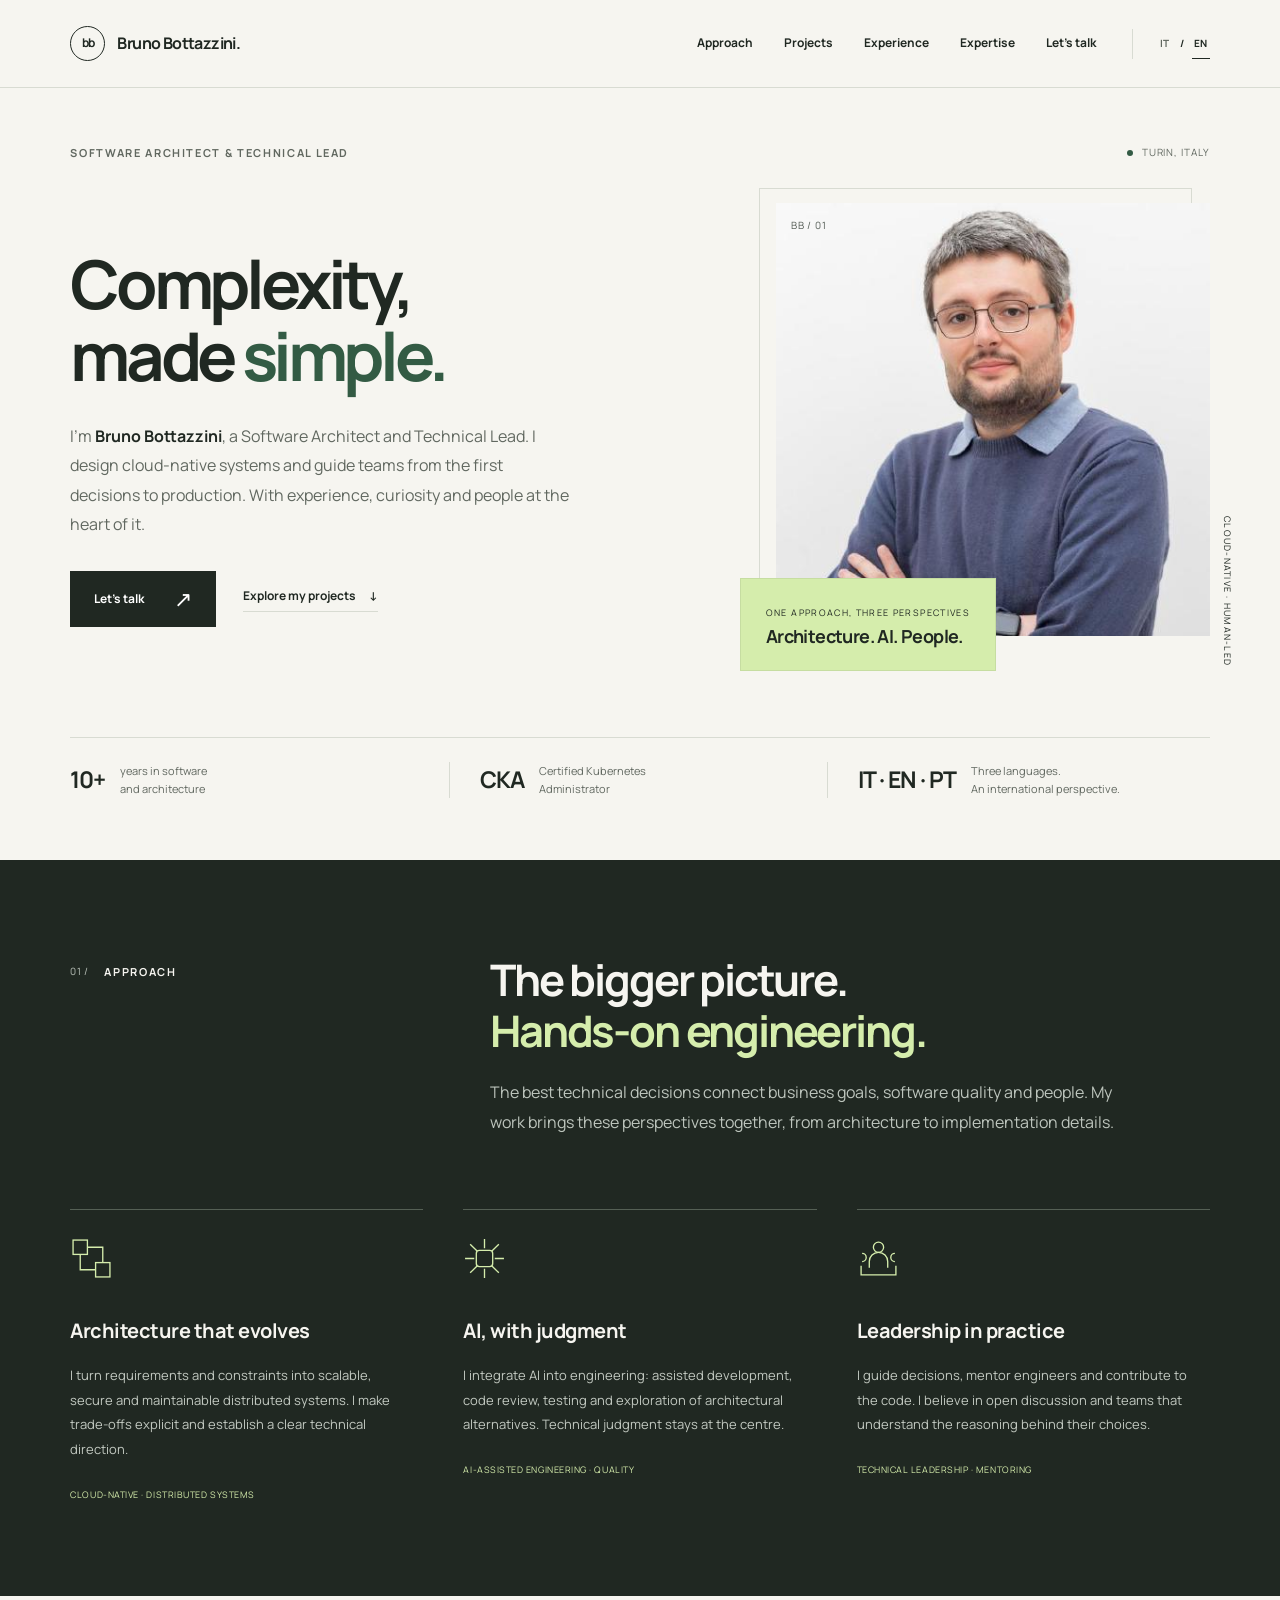
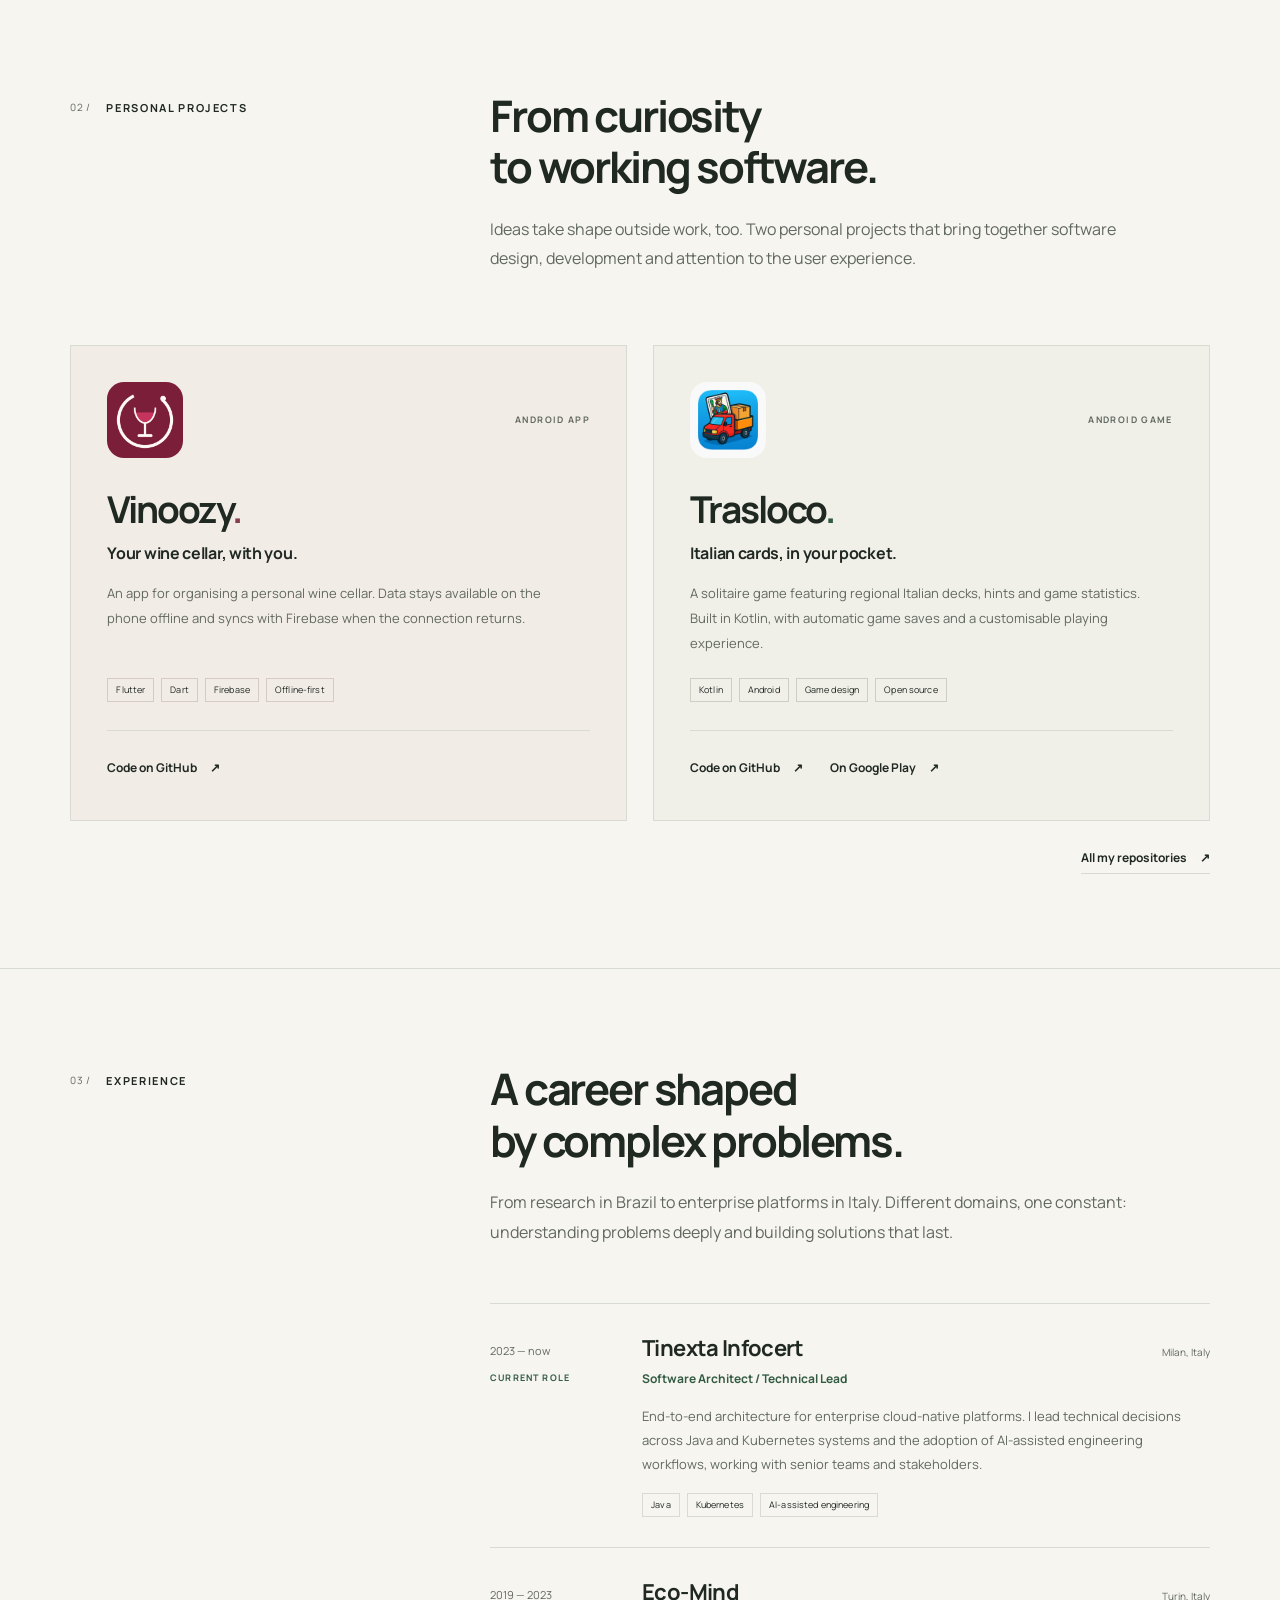
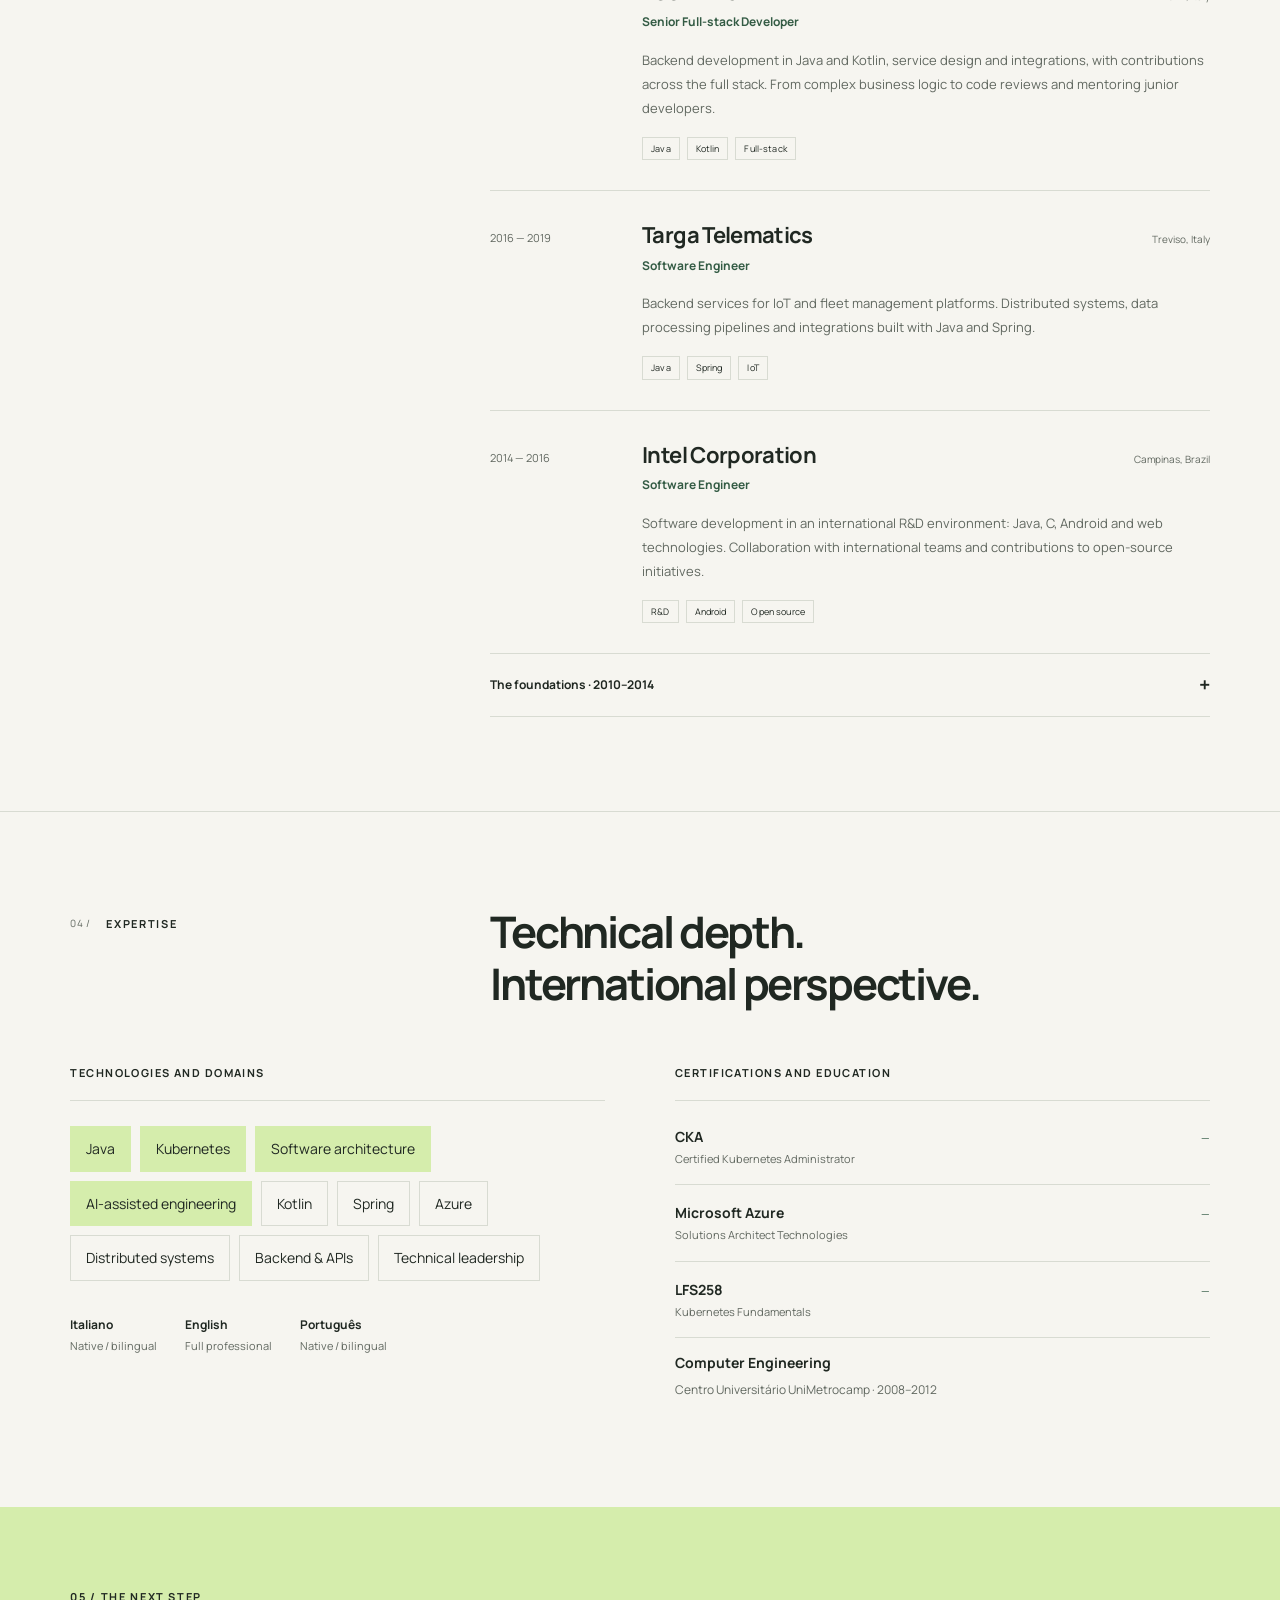
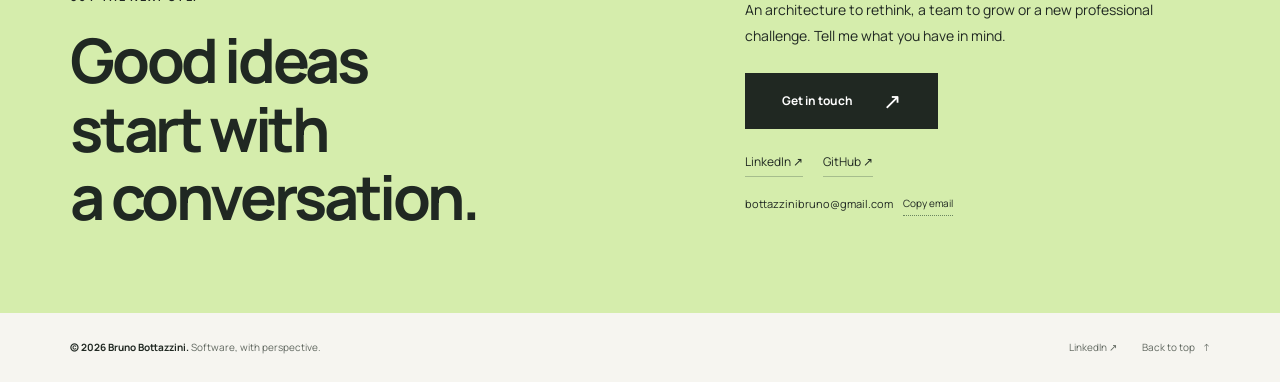
==== en/index.html @ b5b3eda6 "Show personal GitHub projects and remove CV download" ====
<!doctype html>
<html lang="en">
<head>
  <meta charset="utf-8">
  <meta name="viewport" content="width=device-width, initial-scale=1">
  <title>Bruno Bottazzini — Software Architect & Technical Lead</title>
  <meta name="description" content="Software architecture, cloud-native systems and technical leadership. I’m Bruno Bottazzini: turning complexity into reliable software with Java, Kubernetes and AI.">
  <meta name="theme-color" content="#f6f5f0">
  <link rel="canonical" href="https://brunobottazzini.github.io/en/">
  <link rel="alternate" hreflang="it" href="https://brunobottazzini.github.io/">
  <link rel="alternate" hreflang="en" href="https://brunobottazzini.github.io/en/">
  <link rel="alternate" hreflang="x-default" href="https://brunobottazzini.github.io/">
  <meta property="og:type" content="profile">
  <meta property="og:title" content="Bruno Bottazzini — Software Architect & Technical Lead">
  <meta property="og:description" content="Software architecture, cloud-native systems and technical leadership. I’m Bruno Bottazzini: turning complexity into reliable software with Java, Kubernetes and AI.">
  <meta property="og:url" content="https://brunobottazzini.github.io/en/">
  <meta property="og:image" content="https://brunobottazzini.github.io/assets/social-preview.jpg">
  <meta property="og:image:width" content="1200">
  <meta property="og:image:height" content="630">
  <meta property="og:image:alt" content="Bruno Bottazzini — Software Architect &amp; Technical Lead. Cloud-native. AI-augmented. Human-led.">
  <meta property="og:locale" content="en_US">
  <meta property="og:site_name" content="Bruno Bottazzini">
  <meta property="profile:first_name" content="Bruno">
  <meta property="profile:last_name" content="Bottazzini">
  <meta name="twitter:card" content="summary_large_image">
  <meta name="twitter:title" content="Bruno Bottazzini — Software Architect & Technical Lead">
  <meta name="twitter:description" content="Software architecture, cloud-native systems and technical leadership. I’m Bruno Bottazzini: turning complexity into reliable software with Java, Kubernetes and AI.">
  <meta name="twitter:image" content="https://brunobottazzini.github.io/assets/social-preview.jpg">
  <link rel="icon" href="../assets/favicon.svg" type="image/svg+xml">
  <link rel="preload" href="../assets/manrope-bold.ttf" as="font" type="font/ttf" crossorigin>
  <link rel="stylesheet" href="../assets/style.css">
  <script src="../assets/script.js" defer></script>
  <script type="application/ld+json">{"@context": "https://schema.org", "@type": "Person", "name": "Bruno Bottazzini", "url": "https://brunobottazzini.github.io/", "image": "https://brunobottazzini.github.io/assets/bruno-bottazzini.jpg", "jobTitle": "Software Architect & Technical Lead", "description": "Software architecture, cloud-native systems and technical leadership. I’m Bruno Bottazzini: turning complexity into reliable software with Java, Kubernetes and AI.", "sameAs": ["https://www.linkedin.com/in/brunobottazzini/", "https://github.com/brunobottazzini"], "knowsLanguage": ["it", "en", "pt"], "knowsAbout": ["Software Architecture", "Java", "Kubernetes", "Cloud-native systems", "AI-assisted engineering"], "worksFor": {"@type": "Organization", "name": "Tinexta Infocert"}, "homeLocation": {"@type": "Place", "name": "Turin, Italy"}}</script>
</head>
<body id="top">
<a class="skip-link" href="#main">Skip to content</a>
<header class="site-header"><div class="wrap header-inner">
  <a href="./" class="brand" aria-label="Bruno Bottazzini · Home"><span class="brand-symbol" aria-hidden="true">bb</span><span>Bruno Bottazzini.</span></a>
  <nav class="nav" id="navigation" aria-label="Main navigation"><a href="#approach">Approach</a><a href="#projects">Projects</a><a href="#experience">Experience</a><a href="#expertise">Expertise</a><a href="#contact">Let’s talk</a></nav>
  <div class="languages" aria-label="Language"><a href="../" lang="it" hreflang="it" aria-label="Italiano">IT</a><span aria-hidden="true">/</span><a href="../en/" lang="en" hreflang="en" aria-label="English" aria-current="page">EN</a></div>
  <button class="menu-toggle" type="button" aria-expanded="false" aria-controls="navigation"><span>Menu</span><span class="menu-lines" aria-hidden="true"></span></button>
</div></header>
<main id="main">
  <section class="hero wrap" aria-labelledby="hero-title">
    <div class="hero-topline"><span class="eyebrow">Software Architect &amp; Technical Lead</span><span class="location"><span class="dot" aria-hidden="true"></span>Turin, Italy</span></div>
    <div class="hero-grid"><div class="hero-copy">
      <h1 id="hero-title">Complexity,<br>made <em>simple.</em></h1>
      <p class="hero-intro">I’m <strong>Bruno Bottazzini</strong>, a Software Architect and Technical Lead. I design cloud-native systems and guide teams from the first decisions to production. With experience, curiosity and people at the heart of it.</p>
      <div class="hero-actions"><a href="#contact" class="button">Let’s talk <span class="arrow" aria-hidden="true">↗</span></a><a href="#projects" class="text-link">Explore my projects <span aria-hidden="true">↓</span></a></div>
    </div><figure class="portrait">
      <div class="portrait-image"><span class="portrait-index" aria-hidden="true">BB / 01</span><img src="../assets/bruno-bottazzini.jpg" width="460" height="460" alt="Bruno Bottazzini, Software Architect and Technical Lead" fetchpriority="high"></div>
      <figcaption class="portrait-label"><span>One approach, three perspectives</span><strong>Architecture. AI. People.</strong></figcaption><span class="portrait-caption" aria-hidden="true">CLOUD-NATIVE · HUMAN-LED</span>
    </figure></div>
    <div class="hero-foot"><div class="hero-fact"><strong>10+</strong><span>years in software<br>and architecture</span></div><div class="hero-fact"><strong>CKA</strong><span>Certified Kubernetes<br>Administrator</span></div><div class="hero-fact"><strong>IT · EN · PT</strong><span>Three languages.<br>An international perspective.</span></div></div>
  </section>
  <section id="approach" class="section approach" aria-labelledby="approach-title"><div class="wrap">
    <div class="section-heading"><div class="section-label"><span>01 /</span><span class="eyebrow">Approach</span></div><div><h2 id="approach-title">The bigger picture.<br><em>Hands-on engineering.</em></h2><p class="section-lead">The best technical decisions connect business goals, software quality and people. My work brings these perspectives together, from architecture to implementation details.</p></div></div>
    <div class="principles"><article class="principle"><svg class="principle-icon" viewBox="0 0 42 42" aria-hidden="true"><rect x="3" y="3" width="14" height="14"/><rect x="25" y="25" width="14" height="14"/><path d="M17 10h15v15M10 17v15h15"/></svg><h3>Architecture that evolves</h3><p>I turn requirements and constraints into scalable, secure and maintainable distributed systems. I make trade-offs explicit and establish a clear technical direction.</p><span class="tags">Cloud-native · Distributed systems</span></article><article class="principle"><svg class="principle-icon" viewBox="0 0 42 42" aria-hidden="true"><path d="M21 2v9M21 31v9M2 21h9M31 21h9M7 7l7 7M28 28l7 7M7 35l7-7M28 14l7-7"/><rect x="13" y="13" width="16" height="16" rx="3"/></svg><h3>AI, with judgment</h3><p>I integrate AI into engineering: assisted development, code review, testing and exploration of architectural alternatives. Technical judgment stays at the centre.</p><span class="tags">AI-assisted engineering · Quality</span></article><article class="principle"><svg class="principle-icon" viewBox="0 0 42 42" aria-hidden="true"><circle cx="21" cy="10" r="5"/><path d="M12 30v-6a9 9 0 0 1 18 0v6M5 16a4 4 0 0 1 0 8M37 16a4 4 0 0 0 0 8M4 28v9h34v-9"/></svg><h3>Leadership in practice</h3><p>I guide decisions, mentor engineers and contribute to the code. I believe in open discussion and teams that understand the reasoning behind their choices.</p><span class="tags">Technical leadership · Mentoring</span></article></div>
  </div></section>
  <section id="projects" class="section projects" aria-labelledby="projects-title"><div class="wrap">
    <div class="section-heading"><div class="section-label"><span>02 /</span><span class="eyebrow">Personal projects</span></div><div><h2 id="projects-title">From curiosity<br>to working software.</h2><p class="section-lead">Ideas take shape outside work, too. Two personal projects that bring together software design, development and attention to the user experience.</p></div></div>
    <div class="projects-grid"><article class="project-card project-vinoozy" aria-labelledby="vinoozy-title">
      <div class="project-card-top"><img src="../assets/projects/vinoozy.png" alt="" width="76" height="76" loading="lazy"><span class="eyebrow">Android app</span></div>
      <h3 id="vinoozy-title">Vinoozy<span aria-hidden="true">.</span></h3>
      <p class="project-tagline">Your wine cellar, with you.</p>
      <p class="project-description">An app for organising a personal wine cellar. Data stays available on the phone offline and syncs with Firebase when the connection returns.</p>
      <div class="project-tags"><span class="tag">Flutter</span><span class="tag">Dart</span><span class="tag">Firebase</span><span class="tag">Offline-first</span></div>
      <div class="project-links"><a class="text-link" href="https://github.com/brunobottazzini/Vinoozy" target="_blank" rel="noopener noreferrer" aria-label="Code on GitHub: Vinoozy">Code on GitHub <span aria-hidden="true">↗</span></a></div>
    </article><article class="project-card project-trasloco" aria-labelledby="trasloco-title">
      <div class="project-card-top"><img src="../assets/projects/trasloco.png" alt="" width="76" height="76" loading="lazy"><span class="eyebrow">Android game</span></div>
      <h3 id="trasloco-title">Trasloco<span aria-hidden="true">.</span></h3>
      <p class="project-tagline">Italian cards, in your pocket.</p>
      <p class="project-description">A solitaire game featuring regional Italian decks, hints and game statistics. Built in Kotlin, with automatic game saves and a customisable playing experience.</p>
      <div class="project-tags"><span class="tag">Kotlin</span><span class="tag">Android</span><span class="tag">Game design</span><span class="tag">Open source</span></div>
      <div class="project-links"><a class="text-link" href="https://github.com/brunobottazzini/Trasloco" target="_blank" rel="noopener noreferrer" aria-label="Code on GitHub: Trasloco">Code on GitHub <span aria-hidden="true">↗</span></a><a class="text-link" href="https://play.google.com/store/apps/details?id=com.bottazzini.trasloco" target="_blank" rel="noopener noreferrer">On Google Play <span aria-hidden="true">↗</span></a></div>
    </article></div>
    <div class="projects-more"><a href="https://github.com/brunobottazzini?tab=repositories" class="text-link" target="_blank" rel="noopener noreferrer">All my repositories <span aria-hidden="true">↗</span></a></div>
  </div></section>
  <section id="experience" class="section experience" aria-labelledby="experience-title"><div class="wrap">
    <div class="section-heading"><div class="section-label"><span>03 /</span><span class="eyebrow">Experience</span></div><div><h2 id="experience-title">A career shaped<br>by complex problems.</h2><p class="section-lead">From research in Brazil to enterprise platforms in Italy. Different domains, one constant: understanding problems deeply and building solutions that last.</p></div></div>
    <div class="timeline"><article class="career-row"><div class="career-date">2023 — now<span class="current">CURRENT ROLE</span></div><div><div class="career-title"><h3>Tinexta Infocert</h3><span class="career-place">Milan, Italy</span></div><p class="career-role">Software Architect / Technical Lead</p><p class="career-description">End-to-end architecture for enterprise cloud-native platforms. I lead technical decisions across Java and Kubernetes systems and the adoption of AI-assisted engineering workflows, working with senior teams and stakeholders.</p><div class="career-tech"><span class="tag">Java</span><span class="tag">Kubernetes</span><span class="tag">AI-assisted engineering</span></div></div></article><article class="career-row"><div class="career-date">2019 — 2023</div><div><div class="career-title"><h3>Eco-Mind</h3><span class="career-place">Turin, Italy</span></div><p class="career-role">Senior Full-stack Developer</p><p class="career-description">Backend development in Java and Kotlin, service design and integrations, with contributions across the full stack. From complex business logic to code reviews and mentoring junior developers.</p><div class="career-tech"><span class="tag">Java</span><span class="tag">Kotlin</span><span class="tag">Full-stack</span></div></div></article><article class="career-row"><div class="career-date">2016 — 2019</div><div><div class="career-title"><h3>Targa Telematics</h3><span class="career-place">Treviso, Italy</span></div><p class="career-role">Software Engineer</p><p class="career-description">Backend services for IoT and fleet management platforms. Distributed systems, data processing pipelines and integrations built with Java and Spring.</p><div class="career-tech"><span class="tag">Java</span><span class="tag">Spring</span><span class="tag">IoT</span></div></div></article><article class="career-row"><div class="career-date">2014 — 2016</div><div><div class="career-title"><h3>Intel Corporation</h3><span class="career-place">Campinas, Brazil</span></div><p class="career-role">Software Engineer</p><p class="career-description">Software development in an international R&D environment: Java, C, Android and web technologies. Collaboration with international teams and contributions to open-source initiatives.</p><div class="career-tech"><span class="tag">R&amp;D</span><span class="tag">Android</span><span class="tag">Open source</span></div></div></article><details class="earlier"><summary>The foundations · 2010–2014</summary><article class="career-row"><div class="career-date">2013 — 2014</div><div><div class="career-title"><h3>E9 Tecnologia e Inovações</h3><span class="career-place">Campinas, Brazil</span></div><p class="career-role">Software Engineer</p><p class="career-description">Enterprise ERP solutions with Java, JSF and PrimeFaces; relational databases, PL/SQL and reporting with JasperReports.</p></div></article><article class="career-row"><div class="career-date">2011 — 2013</div><div><div class="career-title"><h3>Ícaro Technologies</h3><span class="career-place">Campinas, Brazil</span></div><p class="career-role">Software Engineer</p><p class="career-description">Enterprise Java and JavaScript applications, business logic, data access and reporting.</p></div></article><article class="career-row"><div class="career-date">2010 — 2011</div><div><div class="career-title"><h3>CTI Renato Archer</h3><span class="career-place">Campinas, Brazil</span></div><p class="career-role">Software Engineer · R&D</p><p class="career-description">Research and development with Java, C, Android and web technologies, including system-level components and open-source initiatives.</p></div></article></details></div>
  </div></section>
  <section id="expertise" class="section expertise" aria-labelledby="expertise-title"><div class="wrap">
    <div class="section-heading"><div class="section-label"><span>04 /</span><span class="eyebrow">Expertise</span></div><h2 id="expertise-title">Technical depth.<br>International perspective.</h2></div>
    <div class="expertise-grid"><div><h3 class="expertise-title">Technologies and domains</h3><div class="skills-list"><span class="main-skill">Java</span><span class="main-skill">Kubernetes</span><span class="main-skill">Software architecture</span><span class="main-skill">AI-assisted engineering</span><span class="">Kotlin</span><span class="">Spring</span><span class="">Azure</span><span class="">Distributed systems</span><span class="">Backend & APIs</span><span class="">Technical leadership</span></div><div class="language-list"><div><strong>Italiano</strong><span class="muted">Native / bilingual</span></div><div><strong>English</strong><span class="muted">Full professional</span></div><div><strong>Português</strong><span class="muted">Native / bilingual</span></div></div></div>
    <div><h3 class="expertise-title">Certifications and education</h3><ul class="credentials">
      <li class="credential"><div class="credential-name">CKA<small>Certified Kubernetes Administrator</small></div><span class="credential-mark" aria-hidden="true">—</span></li>
      <li class="credential"><div class="credential-name">Microsoft Azure<small>Solutions Architect Technologies</small></div><span class="credential-mark" aria-hidden="true">—</span></li>
      <li class="credential"><div class="credential-name">LFS258<small>Kubernetes Fundamentals</small></div><span class="credential-mark" aria-hidden="true">—</span></li>
    </ul><p class="education"><strong>Computer Engineering</strong>Centro Universitário UniMetrocamp · 2008–2012</p></div></div>
  </div></section>
  <section id="contact" class="section contact" aria-labelledby="contact-title"><div class="wrap contact-grid">
    <div><div class="eyebrow">05 / THE NEXT STEP</div><h2 id="contact-title">Good ideas<br>start with<br>a conversation.</h2></div>
    <div><p>An architecture to rethink, a team to grow or a new professional challenge. Tell me what you have in mind.</p><a href="mailto:bottazzinibruno@gmail.com" class="button">Get in touch <span class="arrow" aria-hidden="true">↗</span></a>
    <div class="contact-links"><a href="https://www.linkedin.com/in/brunobottazzini/" target="_blank" rel="noopener noreferrer">LinkedIn <span aria-hidden="true">↗</span></a><a href="https://github.com/brunobottazzini" target="_blank" rel="noopener noreferrer">GitHub <span aria-hidden="true">↗</span></a></div>
    <div class="email-address"><a href="mailto:bottazzinibruno@gmail.com">bottazzinibruno@gmail.com</a><button type="button" class="copy-email" hidden>Copy email</button></div><div class="copy-status" role="status" aria-live="polite"></div></div>
  </div></section>
</main>
<footer class="site-footer"><div class="wrap footer-inner"><span><span class="footer-brand">© 2026 Bruno Bottazzini.</span> Software, with perspective.</span><div class="footer-links"><a href="https://www.linkedin.com/in/brunobottazzini/" target="_blank" rel="noopener noreferrer">LinkedIn ↗</a><a href="#top" class="back-top">Back to top <span aria-hidden="true">↑</span></a></div></div></footer>
</body></html>
---- assets/style.css ----
@font-face{font-family:Manrope;src:url('manrope-regular.ttf') format('truetype');font-style:normal;font-weight:400;font-display:swap}
@font-face{font-family:Manrope;src:url('manrope-bold.ttf') format('truetype');font-style:normal;font-weight:600 800;font-display:swap}
:root{--paper:#f6f5f0;--ink:#202822;--muted:#616860;--line:#d8dbd2;--green:#335b44;--lime:#d5edac;--white:#fff;--gutter:clamp(22px,5.5vw,96px);--max:1280px}
*{box-sizing:border-box}html{scroll-behavior:smooth;scroll-padding-top:110px}body{margin:0;background:var(--paper);color:var(--ink);font-family:Manrope,Arial,sans-serif;-webkit-font-smoothing:antialiased;font-size:15px;line-height:1.7}a{color:inherit;text-decoration:none}button{font:inherit}img{display:block;max-width:100%}button,a{-webkit-tap-highlight-color:transparent}a:focus-visible,button:focus-visible,summary:focus-visible{outline:3px solid var(--green);outline-offset:6px}::selection{background:var(--lime);color:var(--ink)}.wrap{max-width:calc(var(--max) + 2*var(--gutter));margin-inline:auto;padding-inline:var(--gutter)}.skip-link{position:fixed;top:-100px;left:20px;z-index:50;padding:10px 20px;background:var(--ink);color:white}.skip-link:focus{top:12px}.sr-only{position:absolute;width:1px;height:1px;padding:0;margin:-1px;overflow:hidden;clip:rect(0,0,0,0);white-space:nowrap;border:0}.eyebrow{font-size:11px;font-weight:700;letter-spacing:.15em;text-transform:uppercase;line-height:1.6}.muted{color:var(--muted)}.arrow{font-size:22px;font-weight:400;line-height:1}.site-header{border-bottom:1px solid var(--line);position:sticky;top:0;background:rgba(246,245,240,.97);z-index:20}.header-inner{min-height:87px;display:flex;align-items:center;gap:36px}.brand{display:flex;align-items:center;gap:12px;font-weight:700;font-size:16px;letter-spacing:-.6px;white-space:nowrap}.brand-symbol{width:35px;height:35px;border:1.5px solid var(--ink);border-radius:50%;display:grid;place-items:center;font-size:12px;letter-spacing:-1px}.nav{margin-left:auto;display:flex;align-items:center;gap:31px;font-size:12px;font-weight:700}.nav>a:hover,.footer-links a:hover{color:var(--green);text-decoration:underline;text-underline-offset:5px}.languages{display:flex;align-items:center;gap:8px;font-size:10px;font-weight:700;letter-spacing:.03em;border-left:1px solid var(--line);padding-left:25px}.languages a{color:var(--muted);padding:6px 2px}.languages [aria-current]{color:var(--ink);border-bottom:1px solid var(--ink)}.menu-toggle{display:none}.hero{padding-top:56px;padding-bottom:62px}.hero-topline{display:flex;justify-content:space-between;align-items:center;margin-bottom:41px;color:var(--muted)}.hero-topline .location{display:flex;align-items:center;gap:9px;letter-spacing:.09em;font-size:10px;text-transform:uppercase}.dot{height:6px;width:6px;border-radius:50%;background:var(--green);display:inline-block}.hero-grid{display:grid;grid-template-columns:1.35fr 1fr;gap:7%;align-items:center}.hero h1{font-size:clamp(49px,5.25vw,78px);letter-spacing:-.065em;line-height:1.075;font-weight:700;margin:0 0 30px;max-width:700px}.hero h1 em{font-style:normal;color:var(--green)}.hero-intro{font-size:16px;max-width:500px;color:var(--muted);line-height:1.85}.hero-intro strong{color:var(--ink);font-weight:700}.hero-actions{display:flex;align-items:center;gap:27px;margin-top:31px;flex-wrap:wrap}.button{display:inline-flex;align-items:center;justify-content:center;gap:30px;padding:16px 23px;background:var(--ink);color:white;font-size:12px;font-weight:700;border:1px solid var(--ink);transition:background .2s,transform .2s;cursor:pointer}.button:hover{background:var(--green);transform:translateY(-2px)}.text-link{display:inline-flex;align-items:center;gap:13px;font-size:12px;font-weight:700;border-bottom:1px solid var(--line);padding-bottom:5px}.text-link:hover{border-color:var(--ink)}.portrait{position:relative;margin:0;padding:0 0 35px 17px}.portrait:before{content:'';position:absolute;top:-15px;left:0;right:18px;bottom:50px;border:1px solid var(--line)}.portrait-image{position:relative;background:#eee;overflow:hidden}.portrait-image img{width:100%;height:auto;aspect-ratio:1;object-fit:cover}.portrait-index{position:absolute;top:14px;left:15px;font-size:10px;letter-spacing:.09em;z-index:1;color:#535b54}.portrait-label{position:absolute;bottom:0;left:-19px;background:var(--lime);padding:19px 25px 20px;min-width:225px;border:1px solid rgba(32,40,34,.08)}.portrait-label strong{display:block;font-size:18px;letter-spacing:-.6px;line-height:1.5}.portrait-label span{font-size:9px;text-transform:uppercase;letter-spacing:.15em}.portrait-caption{position:absolute;right:0;bottom:5px;font-size:9px;letter-spacing:.14em;writing-mode:vertical-rl;transform:translateX(25px)}.hero-foot{display:grid;grid-template-columns:1fr 1fr 1.1fr;margin-top:66px;border-top:1px solid var(--line);padding-top:24px;gap:30px}.hero-fact{display:flex;gap:15px;align-items:center}.hero-fact strong{font-size:23px;font-weight:700;letter-spacing:-1px;line-height:1.2}.hero-fact span{font-size:11px;line-height:1.6;color:var(--muted)}.hero-fact+.hero-fact{border-left:1px solid var(--line);padding-left:30px}.section{padding-block:94px}.section-heading{display:grid;grid-template-columns:1fr 2fr;gap:60px;margin-bottom:55px}.section-label{display:flex;gap:16px;align-items:flex-start;padding-top:9px}.section-label span:first-child{color:var(--muted);font-size:10px;letter-spacing:.05em}.section h2{font-size:clamp(32px,3.4vw,49px);font-weight:700;letter-spacing:-.05em;line-height:1.18;margin:0}.section-lead{font-size:16px;color:var(--muted);margin-top:22px;max-width:640px;line-height:1.85}.approach{background:var(--ink);color:var(--paper)}.approach .section-label span:first-child,.approach .section-lead{color:#bdc5bd}.approach h2 em{color:var(--lime);font-style:normal}.principles{display:grid;grid-template-columns:repeat(3,1fr);gap:40px}.principle{border-top:1px solid #556055;padding-top:27px}.principle-icon{width:43px;height:43px;margin-bottom:27px;stroke:var(--lime);fill:none;stroke-width:1.3}.principle h3{font-size:20px;letter-spacing:-.5px;margin:0 0 15px}.principle p{font-size:13px;line-height:1.9;color:#c2c9c1;max-width:330px;margin:0}.principle .tags{margin-top:25px;font-size:9px;letter-spacing:.06em;color:var(--lime);text-transform:uppercase;display:block}.experience{border-bottom:1px solid var(--line)}.experience .section-heading{margin-bottom:40px}.timeline{margin-left:calc((100% - 60px)/3 + 60px)}.career-row{display:grid;grid-template-columns:120px 1fr;gap:32px;padding:30px 0;border-top:1px solid var(--line)}.career-date{font-size:11px;color:var(--muted);padding-top:7px;line-height:1.8}.career-date .current{display:block;font-size:9px;color:var(--green);font-weight:700;letter-spacing:.13em;margin-top:9px}.career-title{display:flex;justify-content:space-between;gap:15px;align-items:baseline}.career-title h3{font-size:22px;line-height:1.3;margin:0;letter-spacing:-.65px}.career-place{font-size:10px;color:var(--muted);white-space:nowrap}.career-role{font-size:12px;font-weight:700;color:var(--green);margin:6px 0 15px}.career-description{font-size:13px;line-height:1.85;color:var(--muted);max-width:575px;margin:0}.career-tech{display:flex;gap:7px;flex-wrap:wrap;margin-top:17px}.tag{border:1px solid var(--line);padding:3px 8px;font-size:9px;letter-spacing:.015em}.earlier{border-block:1px solid var(--line)}.earlier summary{cursor:pointer;padding:21px 0;font-size:12px;font-weight:700;display:flex;justify-content:space-between;gap:15px;list-style:none}.earlier summary::-webkit-details-marker{display:none}.earlier summary:after{content:'+';font-size:20px;line-height:1}.earlier[open] summary:after{content:'−'}.earlier .career-row{padding-block:25px}.expertise-grid{display:grid;grid-template-columns:1fr 1fr;gap:70px}.expertise-title{font-size:11px;letter-spacing:.13em;text-transform:uppercase;border-bottom:1px solid var(--line);padding-bottom:17px;margin:0 0 25px}.skills-list{display:flex;flex-wrap:wrap;gap:9px;margin-bottom:30px}.skills-list span{font-size:14px;border:1px solid var(--line);padding:10px 15px}.skills-list .main-skill{background:var(--lime);border-color:var(--lime)}.credentials{list-style:none;padding:0;margin:0}.credential{display:flex;justify-content:space-between;gap:18px;padding:17px 0;border-bottom:1px solid var(--line)}.credential:first-child{padding-top:0}.credential-name{font-size:14px;font-weight:700;line-height:1.5}.credential small{display:block;font-size:11px;color:var(--muted);font-weight:400;margin-top:4px}.credential-mark{font-size:11px;color:var(--green);padding-top:3px}.education{font-size:12px;line-height:1.8;color:var(--muted)}.education strong{display:block;color:var(--ink);font-size:14px;margin-bottom:4px}.language-list{display:flex;gap:28px;margin-top:28px;flex-wrap:wrap}.language-list span{display:block;font-size:11px}.language-list strong{font-size:12px}.contact{background:var(--lime);padding-block:76px}.contact-grid{display:grid;grid-template-columns:1.3fr 1fr;gap:70px;align-items:center}.contact .eyebrow{margin-bottom:20px}.contact h2{font-size:clamp(38px,4.8vw,65px);line-height:1.12;letter-spacing:-.055em}.contact p{font-size:14px;line-height:1.85;max-width:430px;margin-bottom:24px}.contact .button{min-width:193px}.contact-links{display:flex;gap:20px;align-items:center;flex-wrap:wrap;margin-top:23px}.contact-links a{font-size:12px;border-bottom:1px solid #a6bd8d;padding-bottom:4px}.email-address{font-size:11px;margin-top:15px;display:flex;align-items:center;gap:10px;flex-wrap:wrap}.copy-email{background:none;border:0;border-bottom:1px dotted #6c8561;cursor:pointer;font-size:10px;padding:3px 0;color:var(--ink)}.copy-status{font-size:11px;min-height:18px;margin-top:3px}.site-footer{padding-block:26px}.footer-inner{display:flex;justify-content:space-between;gap:25px;align-items:center;font-size:10px;color:var(--muted)}.footer-links{display:flex;gap:25px}.footer-brand{font-weight:700;color:var(--ink)}.back-top{display:flex;align-items:center;gap:8px}.notfound{min-height:70vh;display:grid;place-content:center;text-align:center}.notfound h1{font-size:80px;letter-spacing:-.06em;margin:0}.notfound p{margin-bottom:30px}
.projects{border-bottom:1px solid var(--line)}
.projects-grid{display:grid;grid-template-columns:repeat(2,minmax(0,1fr));gap:26px}
.project-card{display:flex;flex-direction:column;padding:36px;border:1px solid var(--line);min-width:0;background:#f0f0e9}
.project-vinoozy{background:#f2ece7}
.project-card-top{display:flex;justify-content:space-between;align-items:center;gap:20px;margin-bottom:29px}
.project-card-top img{width:76px;height:76px;object-fit:contain;border-radius:17px}
.project-card-top .eyebrow{font-size:9px;color:var(--muted);text-align:right}
.project-card h3{font-size:37px;letter-spacing:-.055em;line-height:1.2;margin:0 0 10px}
.project-card h3 span{color:var(--green)}
.project-vinoozy h3 span{color:#853f4d}
.project-tagline{font-size:16px;font-weight:700;letter-spacing:-.3px;line-height:1.5;margin:0 0 16px}
.project-description{font-size:13px;line-height:1.9;color:var(--muted);max-width:470px;margin:0 0 23px}
.project-tags{display:flex;flex-wrap:wrap;gap:7px;margin-top:auto}
.project-tags .tag{border-color:#ccd0c4}
.project-vinoozy .tag{border-color:#d7cac3}
.project-links{display:flex;gap:27px;flex-wrap:wrap;padding-top:27px;margin-top:28px;border-top:1px solid var(--line)}
.project-links .text-link{border-bottom-color:transparent;font-size:12px}
.project-links .text-link:hover{border-bottom-color:var(--ink)}
.projects-more{display:flex;justify-content:flex-end;margin-top:27px}
@media(max-width:1000px){.header-inner{min-height:74px;gap:17px;flex-wrap:wrap}.languages{margin-left:auto;border:0;padding-left:0}.menu-toggle{display:flex;align-items:center;gap:8px;padding:8px 0 8px 5px;background:none;border:0;font-size:10px;font-weight:700;color:var(--ink);cursor:pointer}.menu-lines{width:16px;height:10px;border-block:1px solid var(--ink)}.nav{width:100%;order:5;display:none;margin:0;padding:0 0 22px;gap:24px;flex-wrap:wrap}.nav.is-open{display:flex}}
@media(max-width:760px){.projects-grid{grid-template-columns:1fr;gap:20px}.project-card{padding:25px}.project-card-top{margin-bottom:23px}.project-card-top img{width:64px;height:64px;border-radius:14px}.project-card h3{font-size:32px}.project-tagline{font-size:15px}.project-links{gap:22px;margin-top:24px;padding-top:22px}.projects-more{justify-content:flex-start}.project-description{max-width:none}}
@media print{.project-card{break-inside:avoid}.project-links,.projects-more{display:none}}
@media(min-width:1600px){.hero{padding-top:70px}.hero h1{font-size:83px}.hero-grid{gap:10%}}
@media(max-width:1100px){.hero-grid{gap:5%;grid-template-columns:1.2fr 1fr}.hero h1{font-size:clamp(45px,5.3vw,65px)}.hero-intro{font-size:14px}.hero-topline{margin-bottom:35px}.portrait-label{left:-8px;min-width:190px;padding:15px 18px}.portrait-label strong{font-size:16px}.hero-foot{margin-top:50px}.section-heading{grid-template-columns:.8fr 2fr;gap:35px}.timeline{margin-left:calc((100% - 35px)*.8/2.8 + 35px)}.career-row{grid-template-columns:97px 1fr;gap:20px}.career-title{display:block}.career-place{display:block;margin-top:6px}.principles{gap:26px}.nav{gap:20px}.header-inner{gap:25px}.expertise-grid{gap:45px}}
@media(max-width:760px){html{scroll-padding-top:90px}.header-inner{min-height:74px;gap:17px;flex-wrap:wrap}.brand{font-size:14px}.brand-symbol{height:30px;width:30px;font-size:10px}.languages{margin-left:auto;border:0;padding-left:0}.menu-toggle{display:flex;align-items:center;gap:8px;padding:8px 0 8px 5px;background:none;border:0;font-size:10px;font-weight:700;color:var(--ink);cursor:pointer}.menu-lines{width:16px;height:10px;border-block:1px solid var(--ink)}.nav{width:100%;order:5;display:none;margin:0;padding:0 0 22px;gap:24px;flex-wrap:wrap}.nav.is-open{display:flex}.hero{padding-top:30px;padding-bottom:40px}.hero-topline{align-items:flex-start;margin-bottom:33px;gap:15px}.hero-topline>.eyebrow{font-size:9px;max-width:210px}.hero-topline .location{font-size:8px;white-space:nowrap;gap:6px;padding-top:1px}.hero-grid{grid-template-columns:1fr;gap:45px}.hero h1{font-size:clamp(45px,8.5vw,65px);max-width:620px;margin-bottom:24px}.hero-intro{font-size:15px;max-width:520px}.hero-actions{margin-top:25px}.portrait{width:min(86%,420px);margin-inline:auto;padding-bottom:33px}.portrait-label{left:-13px;padding:15px 22px;min-width:225px}.portrait-label strong{font-size:18px}.portrait-caption{font-size:8px;transform:translateX(23px)}.hero-foot{margin-top:37px;gap:14px;grid-template-columns:1fr 1fr 1fr;padding-top:22px}.hero-fact{display:block}.hero-fact strong{font-size:22px;display:block;margin-bottom:8px}.hero-fact:last-child strong{font-size:17px;letter-spacing:-.7px;white-space:nowrap}.hero-fact span{font-size:9px;line-height:1.5;display:block}.hero-fact+.hero-fact{padding-left:15px}.section{padding-block:58px}.section-heading{grid-template-columns:1fr;gap:26px;margin-bottom:37px}.section-label{padding-top:0}.section h2{font-size:36px;max-width:550px}.section-lead{font-size:14px;max-width:520px;margin-top:19px}.principles{grid-template-columns:1fr;gap:30px}.principle{padding-top:23px;display:grid;grid-template-columns:48px 1fr;column-gap:15px}.principle-icon{grid-row:1/4;width:35px;height:35px;margin-top:2px}.principle h3{font-size:19px;margin-bottom:10px}.principle p{max-width:540px}.principle .tags{margin-top:15px}.timeline{margin-left:0}.career-row{grid-template-columns:90px 1fr;gap:20px}.career-title h3{font-size:20px}.career-date{font-size:10px;padding-top:4px}.career-place{margin-top:5px}.career-role{font-size:11px}.career-description{font-size:12px}.expertise-grid{grid-template-columns:1fr;gap:36px}.skills-list span{font-size:12px}.language-list{gap:35px}.contact{padding-block:55px}.contact-grid{grid-template-columns:1fr;gap:24px}.contact h2{font-size:49px}.contact p{margin-top:0}.footer-inner{align-items:flex-start;flex-wrap:wrap;gap:14px}.footer-links{gap:20px}.site-footer{padding-block:23px}}
@media(max-width:370px){.brand{font-size:12px;gap:7px}.header-inner{gap:10px}.hero h1{font-size:38px}.hero-topline .location{white-space:normal;text-align:right;max-width:90px}.hero-actions{gap:20px}.button{padding:15px 17px;gap:18px}.career-row{grid-template-columns:70px 1fr;gap:14px}.hero-fact strong{font-size:20px}.contact h2{font-size:42px}}
@media(prefers-reduced-motion:reduce){html{scroll-behavior:auto}*,*:before,*:after{transition:none!important;animation:none!important}}
@media print{body{background:white;color:black;font-size:11px}.site-header{position:static}.nav,.languages,.menu-toggle,.hero-actions,.portrait,.contact,.skip-link,.back-top{display:none!important}.hero-grid{display:block}.hero h1{font-size:40px}.hero{padding-block:30px}.hero-foot{margin-top:25px}.section{padding-block:30px}.approach{background:white;color:black}.approach h2 em,.approach .section-lead,.principle p,.principle .tags{color:black}.principle{break-inside:avoid}.section h2{font-size:28px}.career-row{break-inside:avoid}.timeline{margin-left:0}.section-heading{grid-template-columns:1fr}.principles{gap:25px}.site-footer{border-top:1px solid #bbb}}
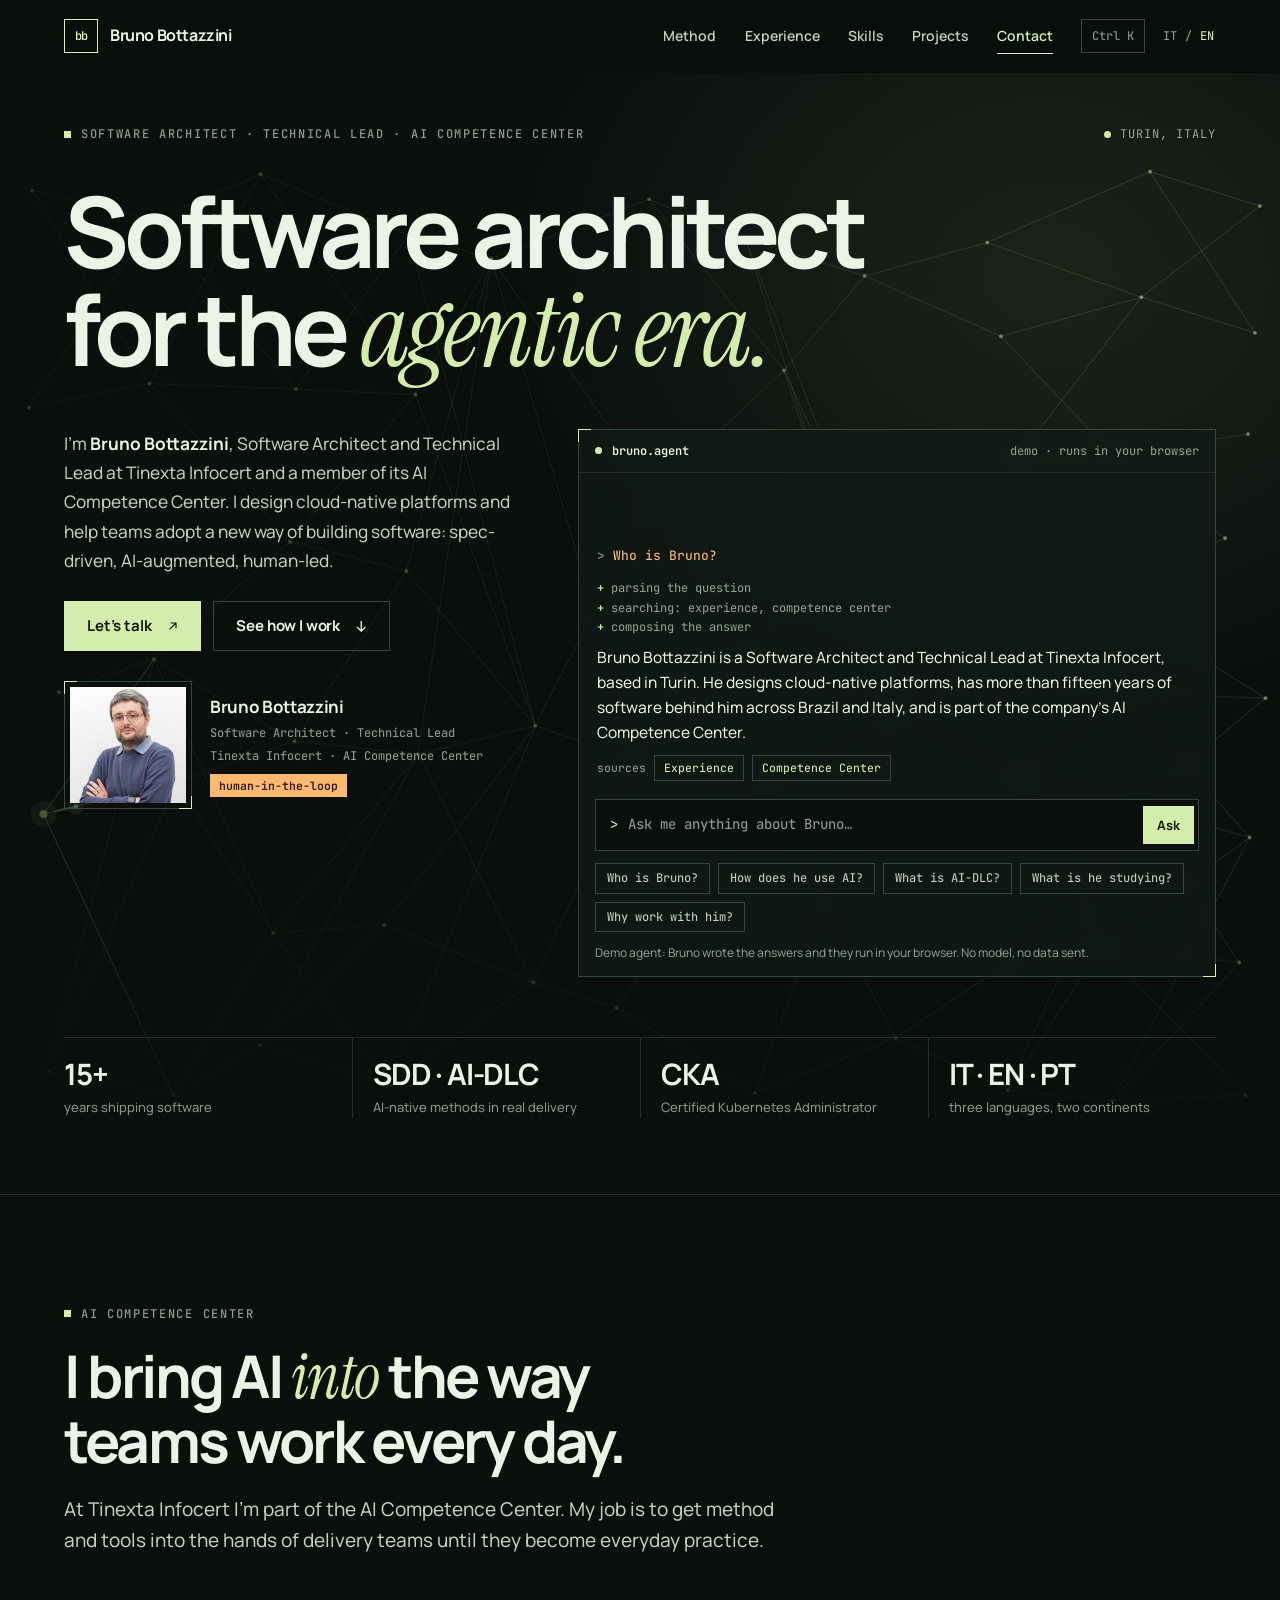
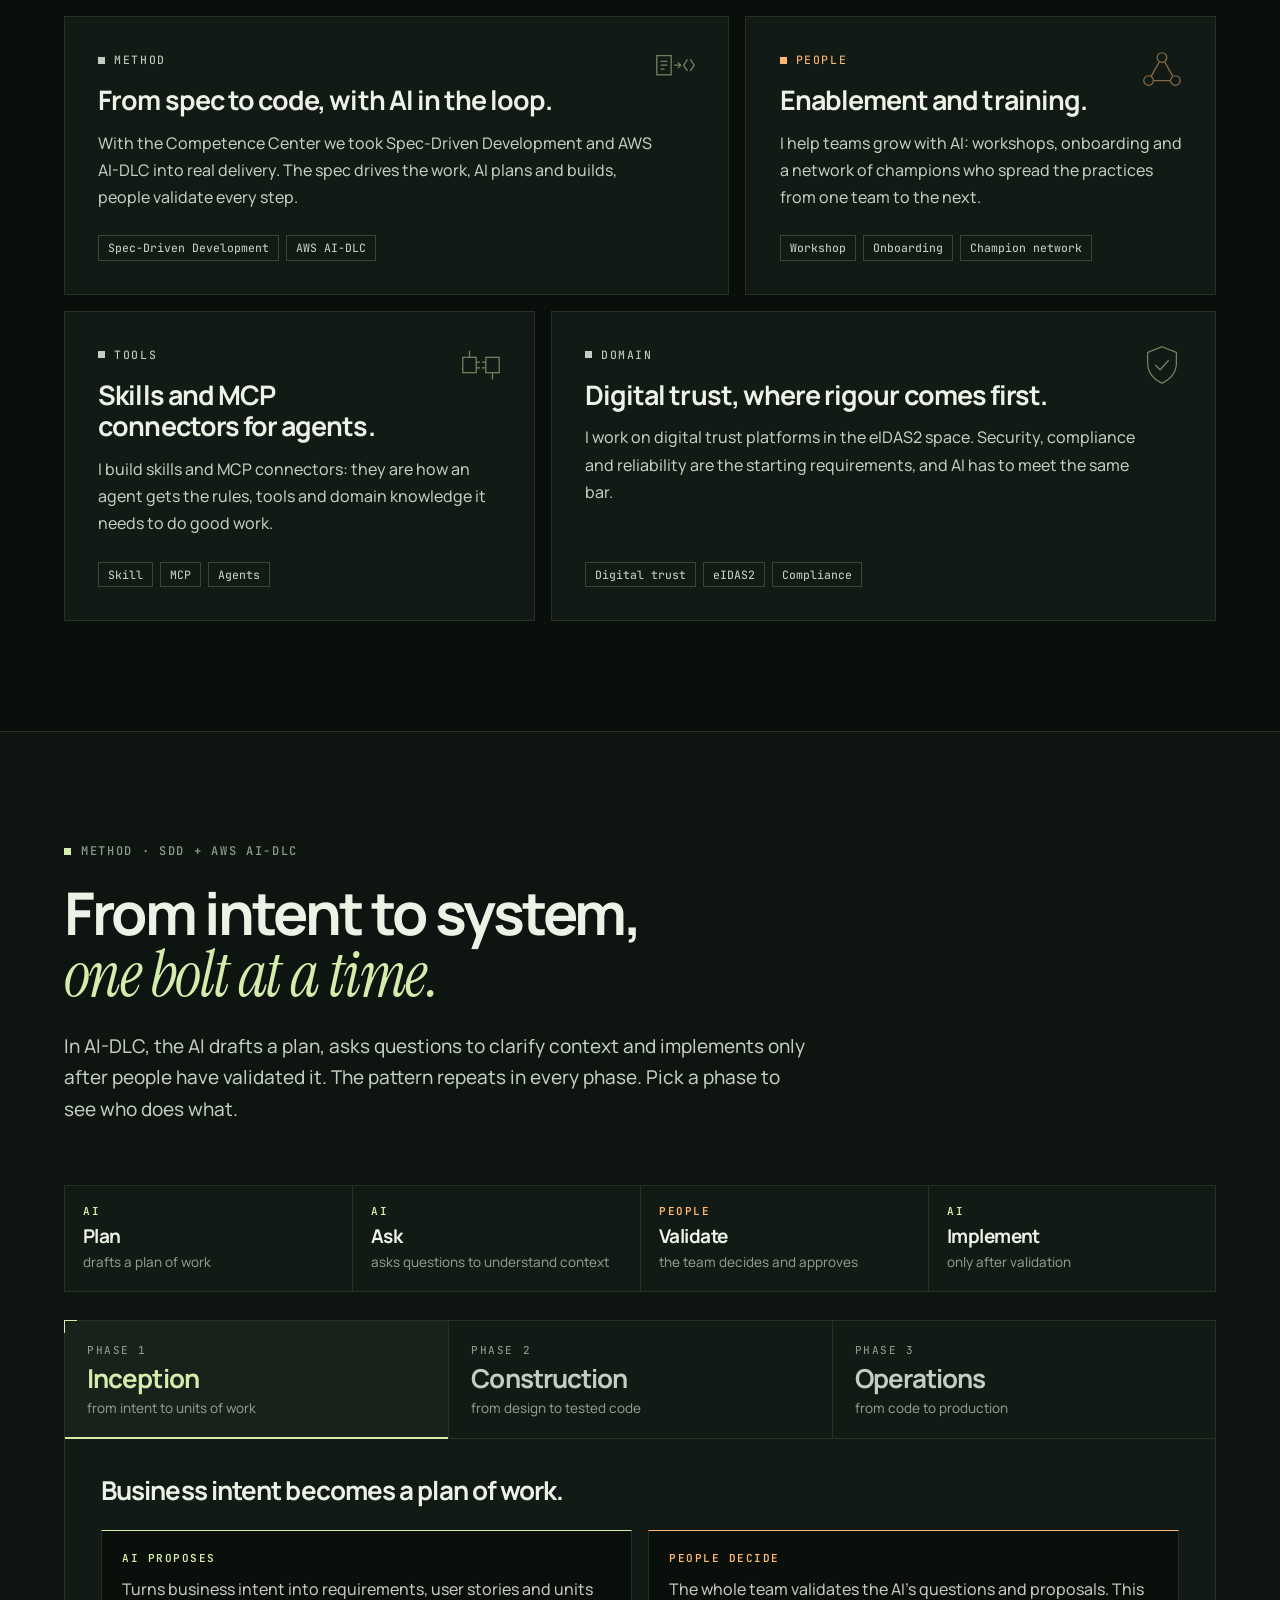
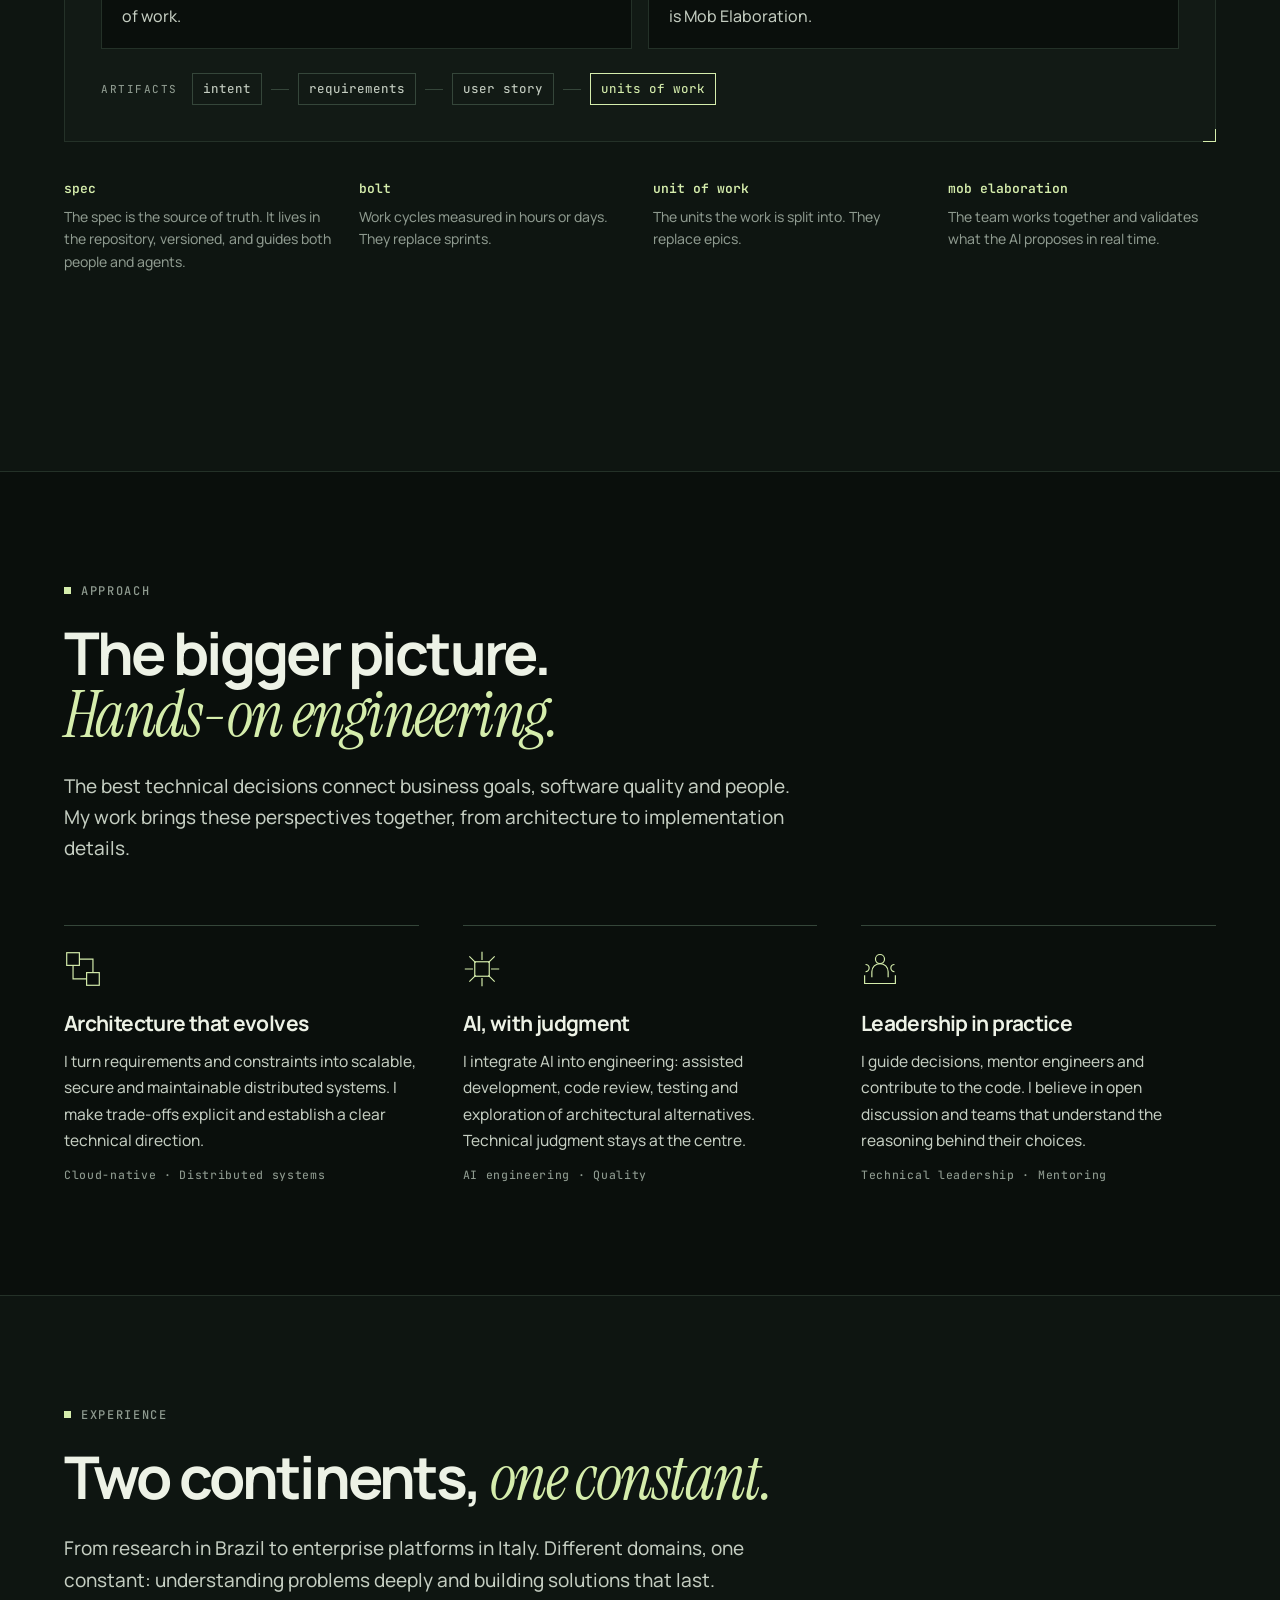
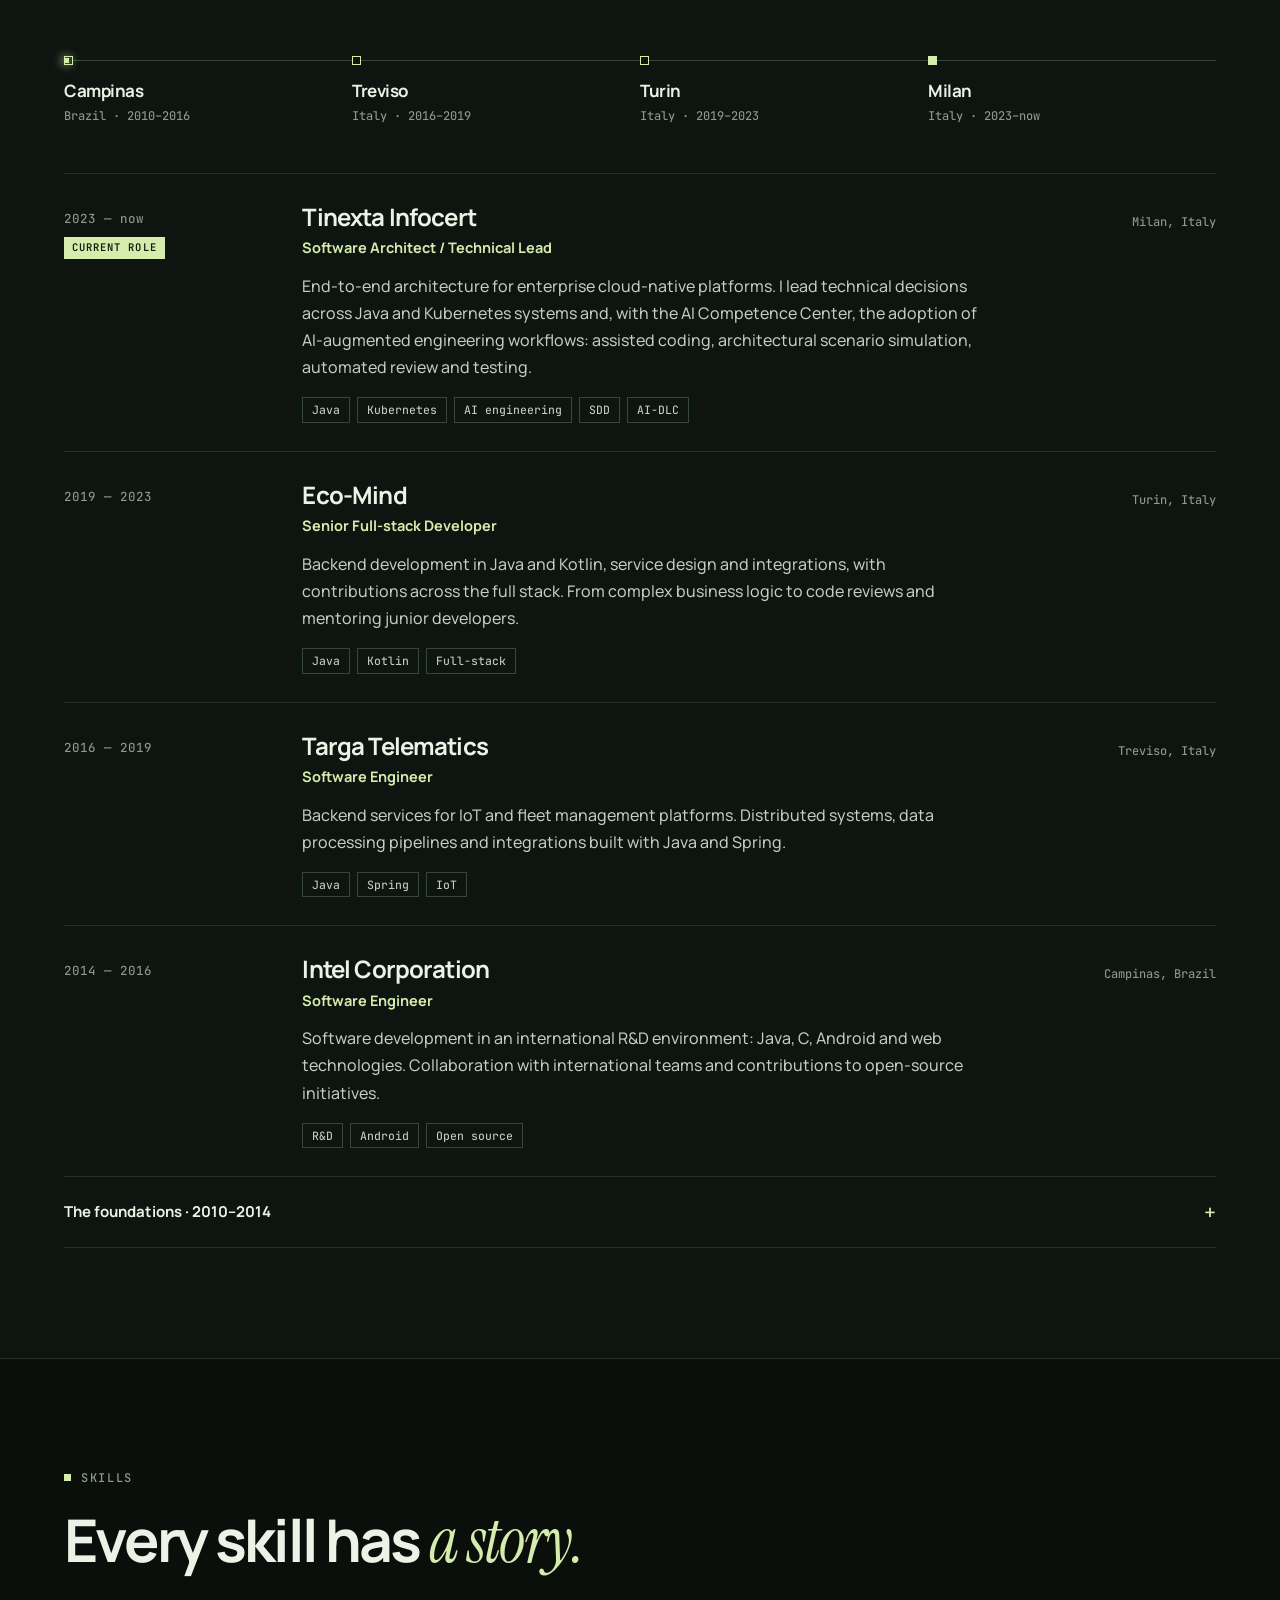
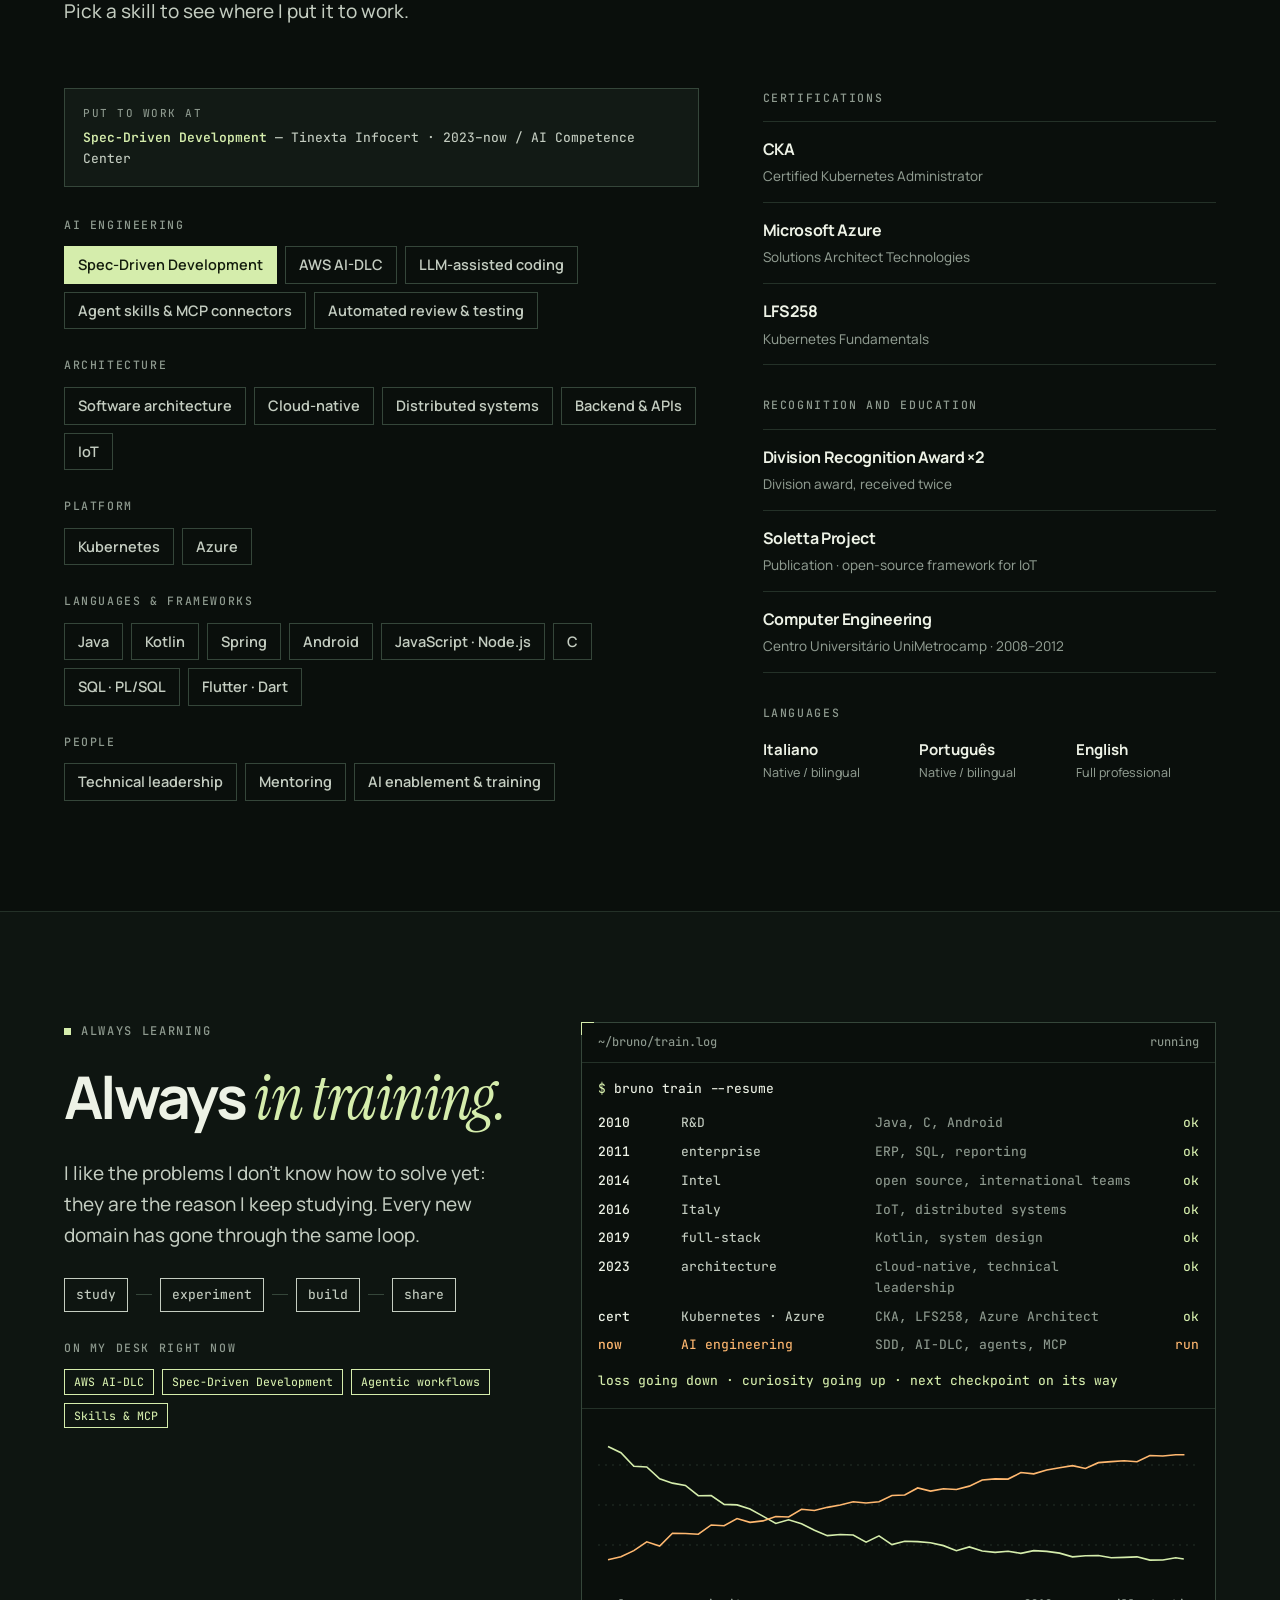
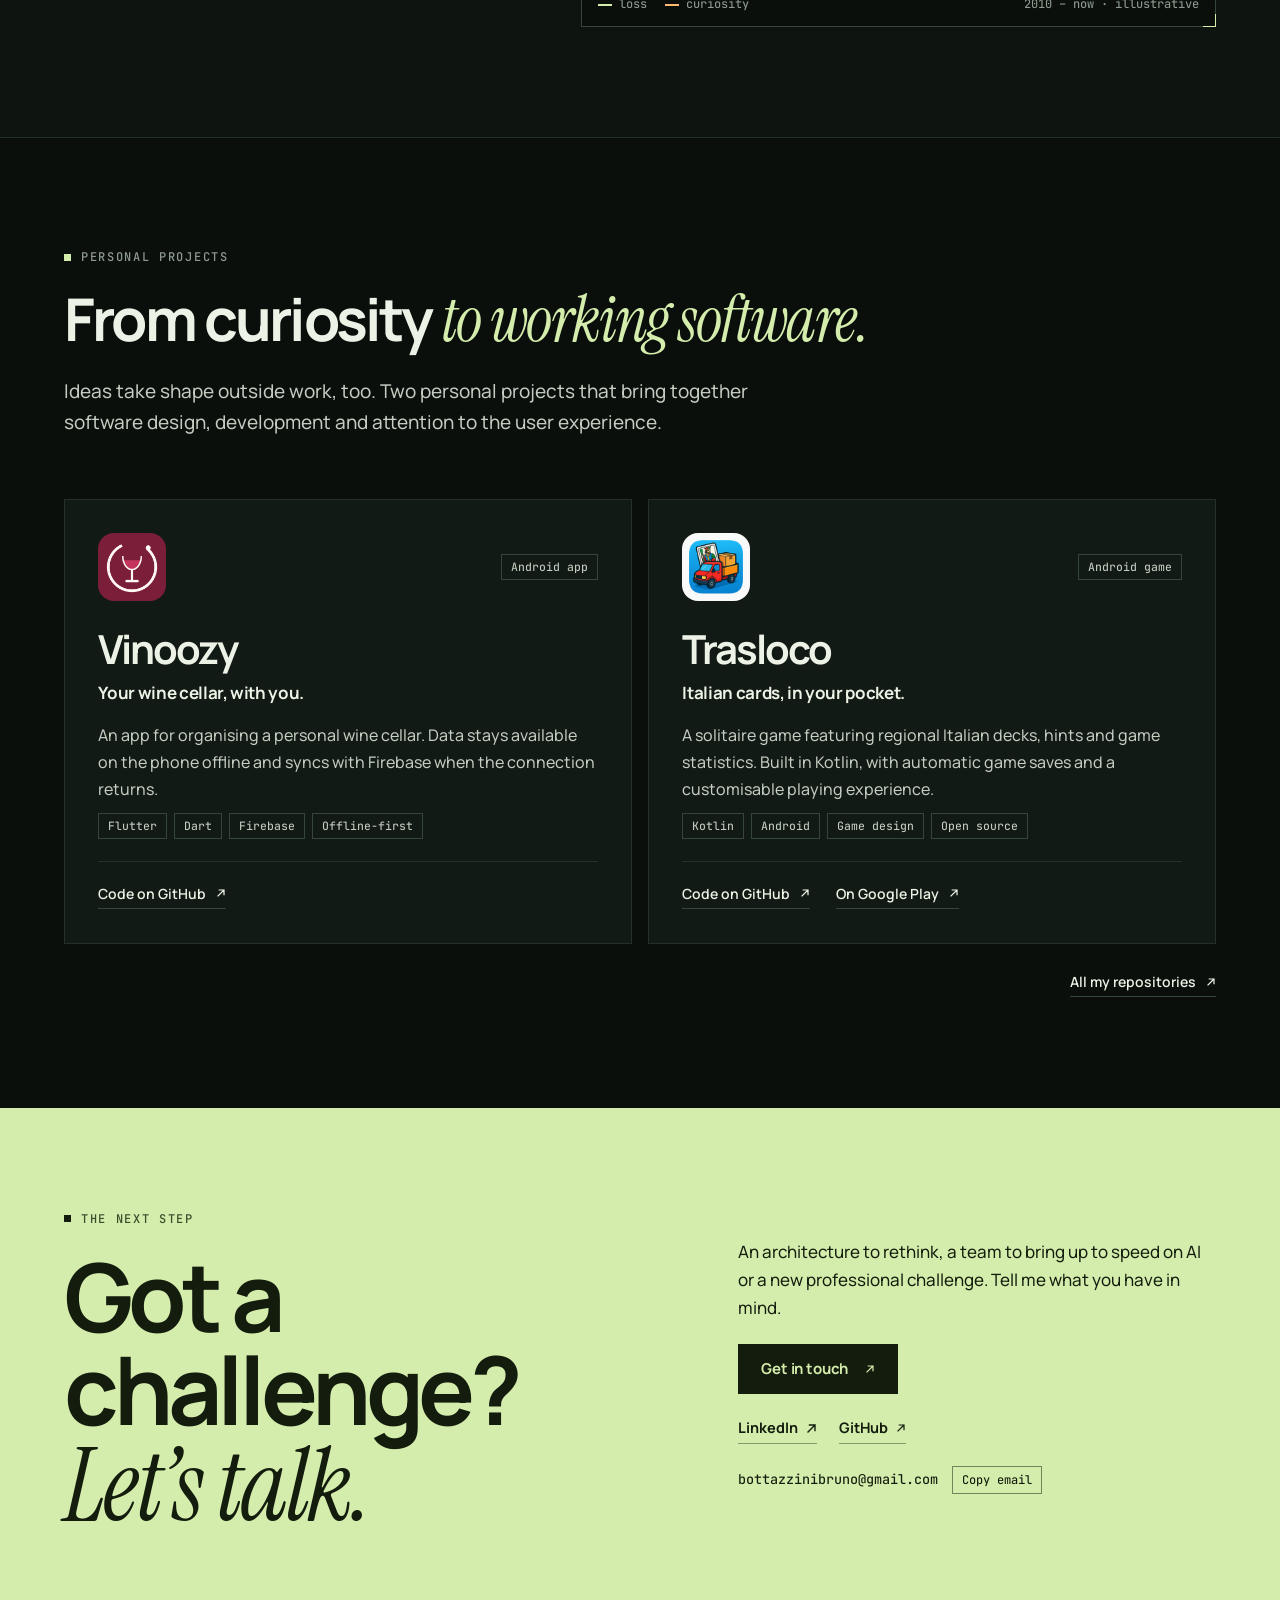
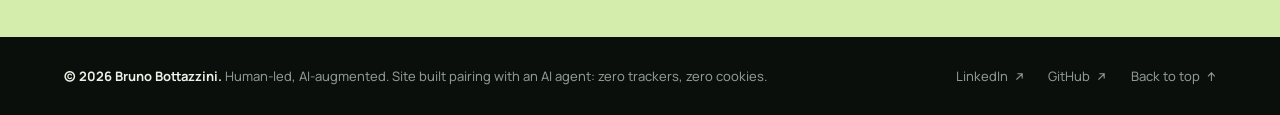
==== commit bacbb936: "Redesign site with dark AI-focused theme and interactive sections - New dark design system: lime mar" ====
--- a/en/index.html
+++ b/en/index.html
@@ -1,100 +1,440 @@
-<!doctype html>
+<!DOCTYPE html>
 <html lang="en">
 <head>
   <meta charset="utf-8">
   <meta name="viewport" content="width=device-width, initial-scale=1">
-  <title>Bruno Bottazzini — Software Architect & Technical Lead</title>
-  <meta name="description" content="Software architecture, cloud-native systems and technical leadership. I’m Bruno Bottazzini: turning complexity into reliable software with Java, Kubernetes and AI.">
-  <meta name="theme-color" content="#f6f5f0">
+  <title>Bruno Bottazzini — Software Architect &amp; Technical Lead · AI engineering</title>
+  <meta name="description" content="Software Architect and Technical Lead at Tinexta Infocert, member of its AI Competence Center. I design cloud-native systems and bring Spec-Driven Development and AWS AI-DLC to engineering teams.">
+  <meta name="theme-color" content="#0a0f0c">
+  <meta name="color-scheme" content="dark">
   <link rel="canonical" href="https://brunobottazzini.github.io/en/">
   <link rel="alternate" hreflang="it" href="https://brunobottazzini.github.io/">
   <link rel="alternate" hreflang="en" href="https://brunobottazzini.github.io/en/">
   <link rel="alternate" hreflang="x-default" href="https://brunobottazzini.github.io/">
   <meta property="og:type" content="profile">
-  <meta property="og:title" content="Bruno Bottazzini — Software Architect & Technical Lead">
-  <meta property="og:description" content="Software architecture, cloud-native systems and technical leadership. I’m Bruno Bottazzini: turning complexity into reliable software with Java, Kubernetes and AI.">
+  <meta property="og:title" content="Bruno Bottazzini — Software Architect &amp; Technical Lead · AI engineering">
+  <meta property="og:description" content="Software Architect and Technical Lead at Tinexta Infocert, member of its AI Competence Center. I design cloud-native systems and bring Spec-Driven Development and AWS AI-DLC to engineering teams.">
   <meta property="og:url" content="https://brunobottazzini.github.io/en/">
   <meta property="og:image" content="https://brunobottazzini.github.io/assets/social-preview.jpg">
   <meta property="og:image:width" content="1200">
   <meta property="og:image:height" content="630">
-  <meta property="og:image:alt" content="Bruno Bottazzini — Software Architect &amp; Technical Lead. Cloud-native. AI-augmented. Human-led.">
-  <meta property="og:locale" content="en_US">
+  <meta property="og:image:alt" content="Bruno Bottazzini — Software Architect &amp; Technical Lead. Spec-driven. AI-augmented. Human-led.">
+  <meta property="og:locale" content="en_GB">
   <meta property="og:site_name" content="Bruno Bottazzini">
   <meta property="profile:first_name" content="Bruno">
   <meta property="profile:last_name" content="Bottazzini">
   <meta name="twitter:card" content="summary_large_image">
-  <meta name="twitter:title" content="Bruno Bottazzini — Software Architect & Technical Lead">
-  <meta name="twitter:description" content="Software architecture, cloud-native systems and technical leadership. I’m Bruno Bottazzini: turning complexity into reliable software with Java, Kubernetes and AI.">
+  <meta name="twitter:title" content="Bruno Bottazzini — Software Architect &amp; Technical Lead · AI engineering">
+  <meta name="twitter:description" content="Software Architect and Technical Lead at Tinexta Infocert, member of its AI Competence Center. I design cloud-native systems and bring Spec-Driven Development and AWS AI-DLC to engineering teams.">
   <meta name="twitter:image" content="https://brunobottazzini.github.io/assets/social-preview.jpg">
   <link rel="icon" href="../assets/favicon.svg" type="image/svg+xml">
-  <link rel="preload" href="../assets/manrope-bold.ttf" as="font" type="font/ttf" crossorigin>
-  <link rel="stylesheet" href="../assets/style.css">
-  <script src="../assets/script.js" defer></script>
-  <script type="application/ld+json">{"@context": "https://schema.org", "@type": "Person", "name": "Bruno Bottazzini", "url": "https://brunobottazzini.github.io/", "image": "https://brunobottazzini.github.io/assets/bruno-bottazzini.jpg", "jobTitle": "Software Architect & Technical Lead", "description": "Software architecture, cloud-native systems and technical leadership. I’m Bruno Bottazzini: turning complexity into reliable software with Java, Kubernetes and AI.", "sameAs": ["https://www.linkedin.com/in/brunobottazzini/", "https://github.com/brunobottazzini"], "knowsLanguage": ["it", "en", "pt"], "knowsAbout": ["Software Architecture", "Java", "Kubernetes", "Cloud-native systems", "AI-assisted engineering"], "worksFor": {"@type": "Organization", "name": "Tinexta Infocert"}, "homeLocation": {"@type": "Place", "name": "Turin, Italy"}}</script>
+  <link rel="preload" href="../assets/fonts/manrope-var.woff2" as="font" type="font/woff2" crossorigin>
+  <link rel="stylesheet" href="../assets/style.css?v=3">
+  <script>document.documentElement.classList.add('js')</script>
+  <script src="../assets/script.js?v=3" defer></script>
+  <script type="application/ld+json">{"@context": "https://schema.org", "@type": "Person", "name": "Bruno Bottazzini", "url": "https://brunobottazzini.github.io/en/", "image": "https://brunobottazzini.github.io/assets/bruno-bottazzini.jpg", "jobTitle": "Software Architect & Technical Lead", "description": "Software Architect and Technical Lead at Tinexta Infocert, member of its AI Competence Center. I design cloud-native systems and bring Spec-Driven Development and AWS AI-DLC to engineering teams.", "sameAs": ["https://www.linkedin.com/in/brunobottazzini/", "https://github.com/brunobottazzini"], "knowsLanguage": ["it", "en", "pt"], "knowsAbout": ["Software Architecture", "Spec-Driven Development", "AI-Driven Development Lifecycle (AI-DLC)", "AI-assisted engineering", "Kubernetes", "Java", "Cloud-native systems"], "worksFor": {"@type": "Organization", "name": "Tinexta Infocert"}, "homeLocation": {"@type": "Place", "name": "Turin, Italy"}}</script>
 </head>
 <body id="top">
 <a class="skip-link" href="#main">Skip to content</a>
-<header class="site-header"><div class="wrap header-inner">
-  <a href="./" class="brand" aria-label="Bruno Bottazzini · Home"><span class="brand-symbol" aria-hidden="true">bb</span><span>Bruno Bottazzini.</span></a>
-  <nav class="nav" id="navigation" aria-label="Main navigation"><a href="#approach">Approach</a><a href="#projects">Projects</a><a href="#experience">Experience</a><a href="#expertise">Expertise</a><a href="#contact">Let’s talk</a></nav>
-  <div class="languages" aria-label="Language"><a href="../" lang="it" hreflang="it" aria-label="Italiano">IT</a><span aria-hidden="true">/</span><a href="../en/" lang="en" hreflang="en" aria-label="English" aria-current="page">EN</a></div>
-  <button class="menu-toggle" type="button" aria-expanded="false" aria-controls="navigation"><span>Menu</span><span class="menu-lines" aria-hidden="true"></span></button>
-</div></header>
+<div class="progress" aria-hidden="true"></div>
+
+<header class="site-header">
+  <div class="wrap header-inner">
+    <a href="./" class="brand" aria-label="Bruno Bottazzini · Home"><span class="brand-mark" aria-hidden="true">bb</span><span class="brand-name">Bruno Bottazzini</span></a>
+    <nav class="nav" id="navigation" aria-label="Main navigation">
+      <a href="#method">Method</a>
+      <a href="#experience">Experience</a>
+      <a href="#skills">Skills</a>
+      <a href="#projects">Projects</a>
+      <a href="#contact">Contact</a>
+    </nav>
+    <div class="header-tools">
+      <button class="kbd-btn" type="button" data-open-palette aria-label="Open the command palette"><span data-kbd>⌘K</span></button>
+      <div class="languages" role="group" aria-label="Language"><a href="../" lang="it" hreflang="it" aria-label="Italiano">IT</a><span aria-hidden="true">/</span><a href="./" lang="en" hreflang="en" aria-label="English" aria-current="page">EN</a></div>
+      <button class="menu-toggle" type="button" aria-expanded="false" aria-controls="navigation"><span>Menu</span><span class="menu-lines" aria-hidden="true"></span></button>
+    </div>
+  </div>
+</header>
+
 <main id="main">
-  <section class="hero wrap" aria-labelledby="hero-title">
-    <div class="hero-topline"><span class="eyebrow">Software Architect &amp; Technical Lead</span><span class="location"><span class="dot" aria-hidden="true"></span>Turin, Italy</span></div>
-    <div class="hero-grid"><div class="hero-copy">
-      <h1 id="hero-title">Complexity,<br>made <em>simple.</em></h1>
-      <p class="hero-intro">I’m <strong>Bruno Bottazzini</strong>, a Software Architect and Technical Lead. I design cloud-native systems and guide teams from the first decisions to production. With experience, curiosity and people at the heart of it.</p>
-      <div class="hero-actions"><a href="#contact" class="button">Let’s talk <span class="arrow" aria-hidden="true">↗</span></a><a href="#projects" class="text-link">Explore my projects <span aria-hidden="true">↓</span></a></div>
-    </div><figure class="portrait">
-      <div class="portrait-image"><span class="portrait-index" aria-hidden="true">BB / 01</span><img src="../assets/bruno-bottazzini.jpg" width="460" height="460" alt="Bruno Bottazzini, Software Architect and Technical Lead" fetchpriority="high"></div>
-      <figcaption class="portrait-label"><span>One approach, three perspectives</span><strong>Architecture. AI. People.</strong></figcaption><span class="portrait-caption" aria-hidden="true">CLOUD-NATIVE · HUMAN-LED</span>
-    </figure></div>
-    <div class="hero-foot"><div class="hero-fact"><strong>10+</strong><span>years in software<br>and architecture</span></div><div class="hero-fact"><strong>CKA</strong><span>Certified Kubernetes<br>Administrator</span></div><div class="hero-fact"><strong>IT · EN · PT</strong><span>Three languages.<br>An international perspective.</span></div></div>
-  </section>
-  <section id="approach" class="section approach" aria-labelledby="approach-title"><div class="wrap">
-    <div class="section-heading"><div class="section-label"><span>01 /</span><span class="eyebrow">Approach</span></div><div><h2 id="approach-title">The bigger picture.<br><em>Hands-on engineering.</em></h2><p class="section-lead">The best technical decisions connect business goals, software quality and people. My work brings these perspectives together, from architecture to implementation details.</p></div></div>
-    <div class="principles"><article class="principle"><svg class="principle-icon" viewBox="0 0 42 42" aria-hidden="true"><rect x="3" y="3" width="14" height="14"/><rect x="25" y="25" width="14" height="14"/><path d="M17 10h15v15M10 17v15h15"/></svg><h3>Architecture that evolves</h3><p>I turn requirements and constraints into scalable, secure and maintainable distributed systems. I make trade-offs explicit and establish a clear technical direction.</p><span class="tags">Cloud-native · Distributed systems</span></article><article class="principle"><svg class="principle-icon" viewBox="0 0 42 42" aria-hidden="true"><path d="M21 2v9M21 31v9M2 21h9M31 21h9M7 7l7 7M28 28l7 7M7 35l7-7M28 14l7-7"/><rect x="13" y="13" width="16" height="16" rx="3"/></svg><h3>AI, with judgment</h3><p>I integrate AI into engineering: assisted development, code review, testing and exploration of architectural alternatives. Technical judgment stays at the centre.</p><span class="tags">AI-assisted engineering · Quality</span></article><article class="principle"><svg class="principle-icon" viewBox="0 0 42 42" aria-hidden="true"><circle cx="21" cy="10" r="5"/><path d="M12 30v-6a9 9 0 0 1 18 0v6M5 16a4 4 0 0 1 0 8M37 16a4 4 0 0 0 0 8M4 28v9h34v-9"/></svg><h3>Leadership in practice</h3><p>I guide decisions, mentor engineers and contribute to the code. I believe in open discussion and teams that understand the reasoning behind their choices.</p><span class="tags">Technical leadership · Mentoring</span></article></div>
-  </div></section>
-  <section id="projects" class="section projects" aria-labelledby="projects-title"><div class="wrap">
-    <div class="section-heading"><div class="section-label"><span>02 /</span><span class="eyebrow">Personal projects</span></div><div><h2 id="projects-title">From curiosity<br>to working software.</h2><p class="section-lead">Ideas take shape outside work, too. Two personal projects that bring together software design, development and attention to the user experience.</p></div></div>
-    <div class="projects-grid"><article class="project-card project-vinoozy" aria-labelledby="vinoozy-title">
-      <div class="project-card-top"><img src="../assets/projects/vinoozy.png" alt="" width="76" height="76" loading="lazy"><span class="eyebrow">Android app</span></div>
-      <h3 id="vinoozy-title">Vinoozy<span aria-hidden="true">.</span></h3>
-      <p class="project-tagline">Your wine cellar, with you.</p>
-      <p class="project-description">An app for organising a personal wine cellar. Data stays available on the phone offline and syncs with Firebase when the connection returns.</p>
-      <div class="project-tags"><span class="tag">Flutter</span><span class="tag">Dart</span><span class="tag">Firebase</span><span class="tag">Offline-first</span></div>
-      <div class="project-links"><a class="text-link" href="https://github.com/brunobottazzini/Vinoozy" target="_blank" rel="noopener noreferrer" aria-label="Code on GitHub: Vinoozy">Code on GitHub <span aria-hidden="true">↗</span></a></div>
-    </article><article class="project-card project-trasloco" aria-labelledby="trasloco-title">
-      <div class="project-card-top"><img src="../assets/projects/trasloco.png" alt="" width="76" height="76" loading="lazy"><span class="eyebrow">Android game</span></div>
-      <h3 id="trasloco-title">Trasloco<span aria-hidden="true">.</span></h3>
-      <p class="project-tagline">Italian cards, in your pocket.</p>
-      <p class="project-description">A solitaire game featuring regional Italian decks, hints and game statistics. Built in Kotlin, with automatic game saves and a customisable playing experience.</p>
-      <div class="project-tags"><span class="tag">Kotlin</span><span class="tag">Android</span><span class="tag">Game design</span><span class="tag">Open source</span></div>
-      <div class="project-links"><a class="text-link" href="https://github.com/brunobottazzini/Trasloco" target="_blank" rel="noopener noreferrer" aria-label="Code on GitHub: Trasloco">Code on GitHub <span aria-hidden="true">↗</span></a><a class="text-link" href="https://play.google.com/store/apps/details?id=com.bottazzini.trasloco" target="_blank" rel="noopener noreferrer">On Google Play <span aria-hidden="true">↗</span></a></div>
-    </article></div>
-    <div class="projects-more"><a href="https://github.com/brunobottazzini?tab=repositories" class="text-link" target="_blank" rel="noopener noreferrer">All my repositories <span aria-hidden="true">↗</span></a></div>
-  </div></section>
-  <section id="experience" class="section experience" aria-labelledby="experience-title"><div class="wrap">
-    <div class="section-heading"><div class="section-label"><span>03 /</span><span class="eyebrow">Experience</span></div><div><h2 id="experience-title">A career shaped<br>by complex problems.</h2><p class="section-lead">From research in Brazil to enterprise platforms in Italy. Different domains, one constant: understanding problems deeply and building solutions that last.</p></div></div>
-    <div class="timeline"><article class="career-row"><div class="career-date">2023 — now<span class="current">CURRENT ROLE</span></div><div><div class="career-title"><h3>Tinexta Infocert</h3><span class="career-place">Milan, Italy</span></div><p class="career-role">Software Architect / Technical Lead</p><p class="career-description">End-to-end architecture for enterprise cloud-native platforms. I lead technical decisions across Java and Kubernetes systems and the adoption of AI-assisted engineering workflows, working with senior teams and stakeholders.</p><div class="career-tech"><span class="tag">Java</span><span class="tag">Kubernetes</span><span class="tag">AI-assisted engineering</span></div></div></article><article class="career-row"><div class="career-date">2019 — 2023</div><div><div class="career-title"><h3>Eco-Mind</h3><span class="career-place">Turin, Italy</span></div><p class="career-role">Senior Full-stack Developer</p><p class="career-description">Backend development in Java and Kotlin, service design and integrations, with contributions across the full stack. From complex business logic to code reviews and mentoring junior developers.</p><div class="career-tech"><span class="tag">Java</span><span class="tag">Kotlin</span><span class="tag">Full-stack</span></div></div></article><article class="career-row"><div class="career-date">2016 — 2019</div><div><div class="career-title"><h3>Targa Telematics</h3><span class="career-place">Treviso, Italy</span></div><p class="career-role">Software Engineer</p><p class="career-description">Backend services for IoT and fleet management platforms. Distributed systems, data processing pipelines and integrations built with Java and Spring.</p><div class="career-tech"><span class="tag">Java</span><span class="tag">Spring</span><span class="tag">IoT</span></div></div></article><article class="career-row"><div class="career-date">2014 — 2016</div><div><div class="career-title"><h3>Intel Corporation</h3><span class="career-place">Campinas, Brazil</span></div><p class="career-role">Software Engineer</p><p class="career-description">Software development in an international R&D environment: Java, C, Android and web technologies. Collaboration with international teams and contributions to open-source initiatives.</p><div class="career-tech"><span class="tag">R&amp;D</span><span class="tag">Android</span><span class="tag">Open source</span></div></div></article><details class="earlier"><summary>The foundations · 2010–2014</summary><article class="career-row"><div class="career-date">2013 — 2014</div><div><div class="career-title"><h3>E9 Tecnologia e Inovações</h3><span class="career-place">Campinas, Brazil</span></div><p class="career-role">Software Engineer</p><p class="career-description">Enterprise ERP solutions with Java, JSF and PrimeFaces; relational databases, PL/SQL and reporting with JasperReports.</p></div></article><article class="career-row"><div class="career-date">2011 — 2013</div><div><div class="career-title"><h3>Ícaro Technologies</h3><span class="career-place">Campinas, Brazil</span></div><p class="career-role">Software Engineer</p><p class="career-description">Enterprise Java and JavaScript applications, business logic, data access and reporting.</p></div></article><article class="career-row"><div class="career-date">2010 — 2011</div><div><div class="career-title"><h3>CTI Renato Archer</h3><span class="career-place">Campinas, Brazil</span></div><p class="career-role">Software Engineer · R&D</p><p class="career-description">Research and development with Java, C, Android and web technologies, including system-level components and open-source initiatives.</p></div></article></details></div>
-  </div></section>
-  <section id="expertise" class="section expertise" aria-labelledby="expertise-title"><div class="wrap">
-    <div class="section-heading"><div class="section-label"><span>04 /</span><span class="eyebrow">Expertise</span></div><h2 id="expertise-title">Technical depth.<br>International perspective.</h2></div>
-    <div class="expertise-grid"><div><h3 class="expertise-title">Technologies and domains</h3><div class="skills-list"><span class="main-skill">Java</span><span class="main-skill">Kubernetes</span><span class="main-skill">Software architecture</span><span class="main-skill">AI-assisted engineering</span><span class="">Kotlin</span><span class="">Spring</span><span class="">Azure</span><span class="">Distributed systems</span><span class="">Backend & APIs</span><span class="">Technical leadership</span></div><div class="language-list"><div><strong>Italiano</strong><span class="muted">Native / bilingual</span></div><div><strong>English</strong><span class="muted">Full professional</span></div><div><strong>Português</strong><span class="muted">Native / bilingual</span></div></div></div>
-    <div><h3 class="expertise-title">Certifications and education</h3><ul class="credentials">
-      <li class="credential"><div class="credential-name">CKA<small>Certified Kubernetes Administrator</small></div><span class="credential-mark" aria-hidden="true">—</span></li>
-      <li class="credential"><div class="credential-name">Microsoft Azure<small>Solutions Architect Technologies</small></div><span class="credential-mark" aria-hidden="true">—</span></li>
-      <li class="credential"><div class="credential-name">LFS258<small>Kubernetes Fundamentals</small></div><span class="credential-mark" aria-hidden="true">—</span></li>
-    </ul><p class="education"><strong>Computer Engineering</strong>Centro Universitário UniMetrocamp · 2008–2012</p></div></div>
-  </div></section>
-  <section id="contact" class="section contact" aria-labelledby="contact-title"><div class="wrap contact-grid">
-    <div><div class="eyebrow">05 / THE NEXT STEP</div><h2 id="contact-title">Good ideas<br>start with<br>a conversation.</h2></div>
-    <div><p>An architecture to rethink, a team to grow or a new professional challenge. Tell me what you have in mind.</p><a href="mailto:bottazzinibruno@gmail.com" class="button">Get in touch <span class="arrow" aria-hidden="true">↗</span></a>
-    <div class="contact-links"><a href="https://www.linkedin.com/in/brunobottazzini/" target="_blank" rel="noopener noreferrer">LinkedIn <span aria-hidden="true">↗</span></a><a href="https://github.com/brunobottazzini" target="_blank" rel="noopener noreferrer">GitHub <span aria-hidden="true">↗</span></a></div>
-    <div class="email-address"><a href="mailto:bottazzinibruno@gmail.com">bottazzinibruno@gmail.com</a><button type="button" class="copy-email" hidden>Copy email</button></div><div class="copy-status" role="status" aria-live="polite"></div></div>
-  </div></section>
+
+  <!-- HERO -->
+  <section class="hero" aria-labelledby="hero-title">
+    <canvas class="neural" aria-hidden="true"></canvas>
+    <div class="wrap">
+      <div class="hero-top">
+        <p class="eyebrow">Software Architect · Technical Lead · AI Competence Center</p>
+        <p class="status"><span class="dot" aria-hidden="true"></span>Turin, Italy</p>
+      </div>
+      <h1 id="hero-title"><span class="line">Software architect</span> <span class="line">for the <em>agentic era.</em></span></h1>
+      <div class="hero-grid">
+        <div class="hero-copy">
+          <p class="hero-intro">I’m <strong>Bruno Bottazzini</strong>, Software Architect and Technical Lead at Tinexta Infocert and a member of its AI Competence Center. I design cloud-native platforms and help teams adopt a new way of building software: spec-driven, AI-augmented, human-led.</p>
+          <div class="hero-actions">
+            <a href="#contact" class="button">Let’s talk <span class="i-arrow" aria-hidden="true"></span></a>
+            <a href="#method" class="button ghost">See how I work <span class="i-arrow down" aria-hidden="true"></span></a>
+          </div>
+          <figure class="id-card">
+            <div class="id-frame hud"><div class="id-photo"><img src="../assets/bruno-bottazzini.jpg" width="460" height="460" alt="Bruno Bottazzini, Software Architect and Technical Lead" fetchpriority="high"></div></div>
+            <figcaption class="id-meta">
+              <strong>Bruno Bottazzini</strong>
+              <span>Software Architect · Technical Lead</span>
+              <span>Tinexta Infocert · AI Competence Center</span>
+              <span class="id-human">human-in-the-loop</span>
+            </figcaption>
+          </figure>
+        </div>
+
+        <section class="agent hud" id="agent" aria-labelledby="agent-title">
+          <header class="agent-bar"><span class="agent-led" aria-hidden="true"></span><h2 class="agent-name" id="agent-title">bruno.agent</h2><span class="agent-mode">demo · runs in your browser</span></header>
+          <div class="agent-log" id="agent-log" tabindex="0" aria-label="Conversation with the demo agent"></div>
+          <form class="agent-form" id="agent-form" autocomplete="off" onsubmit="return false">
+            <span class="agent-prompt" aria-hidden="true">&gt;</span>
+            <label class="sr-only" for="agent-input">Ask a question about Bruno</label>
+            <input id="agent-input" type="text" name="q" maxlength="140" placeholder="Ask me anything about Bruno…" enterkeyhint="send">
+            <button class="agent-send" type="submit">Ask</button>
+          </form>
+          <div class="agent-chips" role="group" aria-label="Suggested questions">
+            <button class="chip" type="button" data-ask="Who is Bruno?">Who is Bruno?</button>
+            <button class="chip" type="button" data-ask="How does he use AI?">How does he use AI?</button>
+            <button class="chip" type="button" data-ask="What is AI-DLC?">What is AI-DLC?</button>
+            <button class="chip" type="button" data-ask="What is he studying?">What is he studying?</button>
+            <button class="chip" type="button" data-ask="Why work with him?">Why work with him?</button>
+          </div>
+          <p class="agent-note">Demo agent: Bruno wrote the answers and they run in your browser. No model, no data sent.</p>
+          <div class="sr-only" role="status" aria-live="polite" id="agent-live"></div>
+        </section>
+      </div>
+
+      <dl class="facts">
+        <div class="fact"><dt>years shipping software</dt><dd>15+</dd></div>
+        <div class="fact"><dt>AI-native methods in real delivery</dt><dd>SDD · AI-DLC</dd></div>
+        <div class="fact"><dt>Certified Kubernetes Administrator</dt><dd>CKA</dd></div>
+        <div class="fact"><dt>three languages, two continents</dt><dd>IT · EN · PT</dd></div>
+      </dl>
+    </div>
+  </section>
+
+  <!-- AI COMPETENCE CENTER -->
+  <section id="ai" class="section" aria-labelledby="ai-title">
+    <div class="wrap">
+      <header class="section-head reveal">
+        <p class="eyebrow">AI Competence Center</p>
+        <h2 id="ai-title">I bring AI <em>into</em> the way teams work every day.</h2>
+        <p class="lead">At Tinexta Infocert I’m part of the AI Competence Center. My job is to get method and tools into the hands of delivery teams until they become everyday practice.</p>
+      </header>
+      <div class="bento">
+        <article class="card spot card-wide reveal">
+          <svg class="card-glyph" viewBox="0 0 48 48" aria-hidden="true"><rect x="5" y="9" width="15" height="20"/><path d="M9 15h7M9 19h7M9 23h4M23 19h6M27 16l3 3-3 3M37 13l-4 6 4 6M40 13l4 6-4 6"/></svg>
+          <p class="card-kicker">Method</p>
+          <h3>From spec to code, with AI in the loop.</h3>
+          <p>With the Competence Center we took Spec-Driven Development and AWS AI-DLC into real delivery. The spec drives the work, AI plans and builds, people validate every step.</p>
+          <p class="tags"><span class="tag">Spec-Driven Development</span><span class="tag">AWS AI-DLC</span></p>
+        </article>
+        <article class="card spot warm card-narrow reveal" style="--d:1">
+          <svg class="card-glyph" viewBox="0 0 48 48" aria-hidden="true"><circle cx="24" cy="11" r="5"/><circle cx="10" cy="35" r="5"/><circle cx="38" cy="35" r="5"/><path d="M21.4 15.3 12.6 30.7M26.6 15.3l8.8 15.4M15 35h18"/></svg>
+          <p class="card-kicker">People</p>
+          <h3>Enablement and training.</h3>
+          <p>I help teams grow with AI: workshops, onboarding and a network of champions who spread the practices from one team to the next.</p>
+          <p class="tags"><span class="tag">Workshop</span><span class="tag">Onboarding</span><span class="tag">Champion network</span></p>
+        </article>
+        <article class="card spot card-narrow reveal">
+          <svg class="card-glyph" viewBox="0 0 48 48" aria-hidden="true"><rect x="5" y="16" width="14" height="16"/><rect x="29" y="16" width="14" height="16"/><path d="M19 21h4M19 27h4M25 21h4M25 27h4M12 16V9M36 32v7"/></svg>
+          <p class="card-kicker">Tools</p>
+          <h3>Skills and MCP connectors for agents.</h3>
+          <p>I build skills and MCP connectors: they are how an agent gets the rules, tools and domain knowledge it needs to do good work.</p>
+          <p class="tags"><span class="tag">Skill</span><span class="tag">MCP</span><span class="tag">Agents</span></p>
+        </article>
+        <article class="card spot card-wide reveal" style="--d:1">
+          <svg class="card-glyph" viewBox="0 0 48 48" aria-hidden="true"><path d="M24 5l15 6v11c0 10-6.5 17-15 21-8.5-4-15-11-15-21V11z"/><path d="M17 24l5 5 9-10"/></svg>
+          <p class="card-kicker">Domain</p>
+          <h3>Digital trust, where rigour comes first.</h3>
+          <p>I work on digital trust platforms in the eIDAS2 space. Security, compliance and reliability are the starting requirements, and AI has to meet the same bar.</p>
+          <p class="tags"><span class="tag">Digital trust</span><span class="tag">eIDAS2</span><span class="tag">Compliance</span></p>
+        </article>
+      </div>
+    </div>
+  </section>
+
+  <!-- METHOD -->
+  <section id="method" class="section section-raise" aria-labelledby="method-title">
+    <div class="wrap">
+      <header class="section-head reveal">
+        <p class="eyebrow">Method · SDD + AWS AI-DLC</p>
+        <h2 id="method-title">From intent to system, <em>one bolt at a time.</em></h2>
+        <p class="lead">In AI-DLC, the AI drafts a plan, asks questions to clarify context and implements only after people have validated it. The pattern repeats in every phase. Pick a phase to see who does what.</p>
+      </header>
+
+      <ol class="loop reveal" aria-label="The repeating pattern">
+        <li><span class="who">AI</span><strong>Plan</strong><span>drafts a plan of work</span></li>
+        <li><span class="who">AI</span><strong>Ask</strong><span>asks questions to understand context</span></li>
+        <li class="is-human"><span class="who">People</span><strong>Validate</strong><span>the team decides and approves</span></li>
+        <li><span class="who">AI</span><strong>Implement</strong><span>only after validation</span></li>
+      </ol>
+
+      <div class="phases hud reveal" id="phases">
+        <div class="phase-tabs" role="tablist" aria-label="AI-DLC phases">
+          <button class="phase-tab" type="button" role="tab" id="tab-inception" aria-controls="panel-inception" aria-selected="true"><span class="phase-step">Phase 1</span><span class="phase-name">Inception</span><span class="phase-sub">from intent to units of work</span><span class="phase-bar" aria-hidden="true"></span></button>
+          <button class="phase-tab" type="button" role="tab" id="tab-construction" aria-controls="panel-construction" aria-selected="false" tabindex="-1"><span class="phase-step">Phase 2</span><span class="phase-name">Construction</span><span class="phase-sub">from design to tested code</span><span class="phase-bar" aria-hidden="true"></span></button>
+          <button class="phase-tab" type="button" role="tab" id="tab-operations" aria-controls="panel-operations" aria-selected="false" tabindex="-1"><span class="phase-step">Phase 3</span><span class="phase-name">Operations</span><span class="phase-sub">from code to production</span><span class="phase-bar" aria-hidden="true"></span></button>
+        </div>
+        <div class="phase-panel" role="tabpanel" id="panel-inception" aria-labelledby="tab-inception" tabindex="0">
+          <h3>Business intent becomes a plan of work.</h3>
+          <div class="duo">
+            <div class="duo-ai"><p class="who">AI proposes</p><p>Turns business intent into requirements, user stories and units of work.</p></div>
+            <div class="duo-human"><p class="who human">People decide</p><p>The whole team validates the AI’s questions and proposals. This is Mob Elaboration.</p></div>
+          </div>
+          <ul class="chain"><li class="chain-label">Artifacts</li><li><span>intent</span></li><li><span>requirements</span></li><li><span>user story</span></li><li><span>units of work</span></li></ul>
+        </div>
+        <div class="phase-panel" role="tabpanel" id="panel-construction" aria-labelledby="tab-construction" tabindex="0">
+          <h3>The plan becomes architecture, code and tests.</h3>
+          <div class="duo">
+            <div class="duo-ai"><p class="who">AI proposes</p><p>Proposes logical architecture, domain models, code and tests, building on the context already validated.</p></div>
+            <div class="duo-human"><p class="who human">People decide</p><p>The team clarifies technical and architectural choices in real time. This is Mob Construction.</p></div>
+          </div>
+          <ul class="chain"><li class="chain-label">Artifacts</li><li><span>logical architecture</span></li><li><span>domain model</span></li><li><span>code</span></li><li><span>test</span></li></ul>
+        </div>
+        <div class="phase-panel" role="tabpanel" id="panel-operations" aria-labelledby="tab-operations" tabindex="0">
+          <h3>The code reaches production.</h3>
+          <div class="duo">
+            <div class="duo-ai"><p class="who">AI proposes</p><p>Applies the accumulated context to infrastructure as code and deployments.</p></div>
+            <div class="duo-human"><p class="who human">People decide</p><p>The team oversees infrastructure and releases.</p></div>
+          </div>
+          <ul class="chain"><li class="chain-label">Artifacts</li><li><span>infrastructure as code</span></li><li><span>pipeline</span></li><li><span>deployment</span></li></ul>
+        </div>
+      </div>
+
+      <dl class="glossary reveal">
+        <div><dt>spec</dt><dd>The spec is the source of truth. It lives in the repository, versioned, and guides both people and agents.</dd></div>
+        <div><dt>bolt</dt><dd>Work cycles measured in hours or days. They replace sprints.</dd></div>
+        <div><dt>unit of work</dt><dd>The units the work is split into. They replace epics.</dd></div>
+        <div><dt>mob elaboration</dt><dd>The team works together and validates what the AI proposes in real time.</dd></div>
+      </dl>
+
+      <p class="method-note reveal"><span><strong>My fixed point:</strong> AI accelerates, accountability for decisions stays with people.</span><a class="text-link" href="https://aws.amazon.com/blogs/devops/ai-driven-development-life-cycle/" target="_blank" rel="noopener noreferrer">AI-DLC as described by AWS <span class="i-arrow" aria-hidden="true"></span></a></p>
+    </div>
+  </section>
+
+  <!-- APPROACH -->
+  <section id="approach" class="section" aria-labelledby="approach-title">
+    <div class="wrap">
+      <header class="section-head reveal">
+        <p class="eyebrow">Approach</p>
+        <h2 id="approach-title">The bigger picture. <em>Hands-on engineering.</em></h2>
+        <p class="lead">The best technical decisions connect business goals, software quality and people. My work brings these perspectives together, from architecture to implementation details.</p>
+      </header>
+      <div class="principles">
+        <article class="principle reveal">
+          <svg viewBox="0 0 42 42" aria-hidden="true"><rect x="3" y="3" width="14" height="14"/><rect x="25" y="25" width="14" height="14"/><path d="M17 10h15v15M10 17v15h15"/></svg>
+          <h3>Architecture that evolves</h3><p>I turn requirements and constraints into scalable, secure and maintainable distributed systems. I make trade-offs explicit and establish a clear technical direction.</p><p class="kick">Cloud-native · Distributed systems</p>
+        </article>
+        <article class="principle reveal" style="--d:1">
+          <svg viewBox="0 0 42 42" aria-hidden="true"><path d="M21 2v9M21 31v9M2 21h9M31 21h9M7 7l7 7M28 28l7 7M7 35l7-7M28 14l7-7"/><rect x="13" y="13" width="16" height="16"/></svg>
+          <h3>AI, with judgment</h3><p>I integrate AI into engineering: assisted development, code review, testing and exploration of architectural alternatives. Technical judgment stays at the centre.</p><p class="kick">AI engineering · Quality</p>
+        </article>
+        <article class="principle reveal" style="--d:2">
+          <svg viewBox="0 0 42 42" aria-hidden="true"><circle cx="21" cy="10" r="5"/><path d="M12 30v-6a9 9 0 0 1 18 0v6M5 16a4 4 0 0 1 0 8M37 16a4 4 0 0 0 0 8M4 28v9h34v-9"/></svg>
+          <h3>Leadership in practice</h3><p>I guide decisions, mentor engineers and contribute to the code. I believe in open discussion and teams that understand the reasoning behind their choices.</p><p class="kick">Technical leadership · Mentoring</p>
+        </article>
+      </div>
+    </div>
+  </section>
+
+  <!-- EXPERIENCE -->
+  <section id="experience" class="section section-raise" aria-labelledby="experience-title">
+    <div class="wrap">
+      <header class="section-head reveal">
+        <p class="eyebrow">Experience</p>
+        <h2 id="experience-title">Two continents, <em>one constant.</em></h2>
+        <p class="lead">From research in Brazil to enterprise platforms in Italy. Different domains, one constant: understanding problems deeply and building solutions that last.</p>
+      </header>
+      <div class="route-wrap reveal">
+        <ol class="route" aria-label="Stops along the way">
+          <li><strong>Campinas</strong><span>Brazil · 2010–2016</span></li>
+          <li><strong>Treviso</strong><span>Italy · 2016–2019</span></li>
+          <li><strong>Turin</strong><span>Italy · 2019–2023</span></li>
+          <li><strong>Milan</strong><span>Italy · 2023–now</span></li>
+        </ol>
+        <span class="route-run" aria-hidden="true"></span>
+      </div>
+      <div class="timeline">
+        <article class="career reveal" data-role="infocert"><div class="career-date"><span>2023 — now</span><span class="now">Current role</span></div><div><div class="career-title"><h3>Tinexta Infocert</h3><span class="career-place">Milan, Italy</span></div><p class="career-role">Software Architect / Technical Lead</p><p class="career-text">End-to-end architecture for enterprise cloud-native platforms. I lead technical decisions across Java and Kubernetes systems and, with the AI Competence Center, the adoption of AI-augmented engineering workflows: assisted coding, architectural scenario simulation, automated review and testing.</p><div class="career-tech"><span class="tag">Java</span><span class="tag">Kubernetes</span><span class="tag">AI engineering</span><span class="tag">SDD</span><span class="tag">AI-DLC</span></div></div></article>
+        <article class="career reveal" data-role="ecomind"><div class="career-date"><span>2019 — 2023</span></div><div><div class="career-title"><h3>Eco-Mind</h3><span class="career-place">Turin, Italy</span></div><p class="career-role">Senior Full-stack Developer</p><p class="career-text">Backend development in Java and Kotlin, service design and integrations, with contributions across the full stack. From complex business logic to code reviews and mentoring junior developers.</p><div class="career-tech"><span class="tag">Java</span><span class="tag">Kotlin</span><span class="tag">Full-stack</span></div></div></article>
+        <article class="career reveal" data-role="targa"><div class="career-date"><span>2016 — 2019</span></div><div><div class="career-title"><h3>Targa Telematics</h3><span class="career-place">Treviso, Italy</span></div><p class="career-role">Software Engineer</p><p class="career-text">Backend services for IoT and fleet management platforms. Distributed systems, data processing pipelines and integrations built with Java and Spring.</p><div class="career-tech"><span class="tag">Java</span><span class="tag">Spring</span><span class="tag">IoT</span></div></div></article>
+        <article class="career reveal" data-role="intel"><div class="career-date"><span>2014 — 2016</span></div><div><div class="career-title"><h3>Intel Corporation</h3><span class="career-place">Campinas, Brazil</span></div><p class="career-role">Software Engineer</p><p class="career-text">Software development in an international R&amp;D environment: Java, C, Android and web technologies. Collaboration with international teams and contributions to open-source initiatives.</p><div class="career-tech"><span class="tag">R&amp;D</span><span class="tag">Android</span><span class="tag">Open source</span></div></div></article>
+        <details class="earlier">
+          <summary>The foundations · 2010–2014</summary>
+          <article class="career" data-role="e9"><div class="career-date"><span>2013 — 2014</span></div><div><div class="career-title"><h3>E9 Tecnologia e Inovações</h3><span class="career-place">Campinas, Brazil</span></div><p class="career-role">Software Engineer</p><p class="career-text">Enterprise ERP solutions with Java, JSF and PrimeFaces; relational databases, PL/SQL and reporting with JasperReports.</p></div></article>
+          <article class="career" data-role="icaro"><div class="career-date"><span>2011 — 2013</span></div><div><div class="career-title"><h3>Ícaro Technologies</h3><span class="career-place">Campinas, Brazil</span></div><p class="career-role">Software Engineer</p><p class="career-text">Enterprise Java and JavaScript applications, business logic, data access and reporting.</p></div></article>
+          <article class="career" data-role="cti"><div class="career-date"><span>2010 — 2011</span></div><div><div class="career-title"><h3>CTI Renato Archer</h3><span class="career-place">Campinas, Brazil</span></div><p class="career-role">Software Engineer · R&amp;D</p><p class="career-text">Research and development with Java, C, Android and web technologies, including system-level components and open-source initiatives.</p></div></article>
+        </details>
+      </div>
+    </div>
+  </section>
+
+  <!-- SKILLS -->
+  <section id="skills" class="section" aria-labelledby="skills-title">
+    <div class="wrap">
+      <header class="section-head reveal">
+        <p class="eyebrow">Skills</p>
+        <h2 id="skills-title">Every skill has <em>a story.</em></h2>
+        <p class="lead">Pick a skill to see where I put it to work.</p>
+      </header>
+      <div class="skills-grid">
+        <div class="reveal">
+          <p class="evidence" id="evidence" role="status" aria-live="polite"><span class="evidence-label">Put to work at</span><span id="evidence-text"><strong>Spec-Driven Development</strong> — Tinexta Infocert · 2023–now / AI Competence Center</span></p>
+          <div class="skill-groups">
+            <div class="skill-group"><h3 class="group-title">AI engineering</h3><ul class="skill-list"><li><button class="skill" type="button" aria-pressed="true" data-evidence="Tinexta Infocert · 2023–now / AI Competence Center">Spec-Driven Development</button></li><li><button class="skill" type="button" aria-pressed="false" data-evidence="Tinexta Infocert · 2023–now / AI Competence Center">AWS AI-DLC</button></li><li><button class="skill" type="button" aria-pressed="false" data-evidence="Tinexta Infocert · 2023–now">LLM-assisted coding</button></li><li><button class="skill" type="button" aria-pressed="false" data-evidence="Tinexta Infocert · 2023–now / AI Competence Center">Agent skills &amp; MCP connectors</button></li><li><button class="skill" type="button" aria-pressed="false" data-evidence="Tinexta Infocert · 2023–now">Automated review &amp; testing</button></li></ul></div>
+            <div class="skill-group"><h3 class="group-title">Architecture</h3><ul class="skill-list"><li><button class="skill" type="button" aria-pressed="false" data-evidence="Tinexta Infocert · 2023–now / Eco-Mind · 2019–2023">Software architecture</button></li><li><button class="skill" type="button" aria-pressed="false" data-evidence="Tinexta Infocert · 2023–now">Cloud-native</button></li><li><button class="skill" type="button" aria-pressed="false" data-evidence="Tinexta Infocert · 2023–now / Targa Telematics · 2016–2019">Distributed systems</button></li><li><button class="skill" type="button" aria-pressed="false" data-evidence="Tinexta Infocert · 2023–now / Eco-Mind · 2019–2023 / Targa Telematics · 2016–2019">Backend &amp; APIs</button></li><li><button class="skill" type="button" aria-pressed="false" data-evidence="Targa Telematics · 2016–2019 / Soletta Project">IoT</button></li></ul></div>
+            <div class="skill-group"><h3 class="group-title">Platform</h3><ul class="skill-list"><li><button class="skill" type="button" aria-pressed="false" data-evidence="Tinexta Infocert · 2023–now / CKA certification · LFS258">Kubernetes</button></li><li><button class="skill" type="button" aria-pressed="false" data-evidence="Microsoft Azure Solutions Architect Technologies certification">Azure</button></li></ul></div>
+            <div class="skill-group"><h3 class="group-title">Languages &amp; frameworks</h3><ul class="skill-list"><li><button class="skill" type="button" aria-pressed="false" data-evidence="Tinexta Infocert · 2023–now / Eco-Mind · 2019–2023 / Targa Telematics · 2016–2019 / Intel · 2014–2016 / E9 · 2013–2014 / Ícaro · 2011–2013 / CTI Renato Archer · 2010–2011">Java</button></li><li><button class="skill" type="button" aria-pressed="false" data-evidence="Eco-Mind · 2019–2023 / Trasloco (personal project)">Kotlin</button></li><li><button class="skill" type="button" aria-pressed="false" data-evidence="Targa Telematics · 2016–2019">Spring</button></li><li><button class="skill" type="button" aria-pressed="false" data-evidence="Intel · 2014–2016 / CTI Renato Archer · 2010–2011 / Trasloco (personal project)">Android</button></li><li><button class="skill" type="button" aria-pressed="false" data-evidence="Intel · 2014–2016 / Ícaro · 2011–2013 / CTI Renato Archer · 2010–2011">JavaScript · Node.js</button></li><li><button class="skill" type="button" aria-pressed="false" data-evidence="Intel · 2014–2016 / CTI Renato Archer · 2010–2011">C</button></li><li><button class="skill" type="button" aria-pressed="false" data-evidence="E9 · 2013–2014 / Ícaro · 2011–2013">SQL · PL/SQL</button></li><li><button class="skill" type="button" aria-pressed="false" data-evidence="Vinoozy (personal project)">Flutter · Dart</button></li></ul></div>
+            <div class="skill-group"><h3 class="group-title">People</h3><ul class="skill-list"><li><button class="skill" type="button" aria-pressed="false" data-evidence="Tinexta Infocert · 2023–now">Technical leadership</button></li><li><button class="skill" type="button" aria-pressed="false" data-evidence="Tinexta Infocert · 2023–now / Eco-Mind · 2019–2023">Mentoring</button></li><li><button class="skill" type="button" aria-pressed="false" data-evidence="Tinexta Infocert · 2023–now / AI Competence Center">AI enablement &amp; training</button></li></ul></div>
+          </div>
+        </div>
+        <div class="creds reveal" style="--d:1">
+          <div>
+            <h3 class="group-title">Certifications</h3>
+            <ul class="cred-list" style="margin-top:14px">
+              <li><strong>CKA</strong><span>Certified Kubernetes Administrator</span></li>
+              <li><strong>Microsoft Azure</strong><span>Solutions Architect Technologies</span></li>
+              <li><strong>LFS258</strong><span>Kubernetes Fundamentals</span></li>
+            </ul>
+          </div>
+          <div>
+            <h3 class="group-title">Recognition and education</h3>
+            <ul class="cred-list" style="margin-top:14px">
+              <li><strong>Division Recognition Award ×2</strong><span>Division award, received twice</span></li>
+              <li><strong>Soletta Project</strong><span>Publication · open-source framework for IoT</span></li>
+              <li><strong>Computer Engineering</strong><span>Centro Universitário UniMetrocamp · 2008–2012</span></li>
+            </ul>
+          </div>
+          <div>
+            <h3 class="group-title">Languages</h3>
+            <div class="langs" style="margin-top:14px">
+              <div><strong>Italiano</strong><span>Native / bilingual</span></div>
+              <div><strong>Português</strong><span>Native / bilingual</span></div>
+              <div><strong>English</strong><span>Full professional</span></div>
+            </div>
+          </div>
+        </div>
+      </div>
+    </div>
+  </section>
+
+  <!-- LEARNING -->
+  <section id="learning" class="section section-raise" aria-labelledby="learning-title">
+    <div class="wrap">
+      <div class="learn-grid">
+        <div class="learn-copy reveal">
+          <p class="eyebrow">Always learning</p>
+          <h2 id="learning-title">Always <em>in training.</em></h2>
+          <p class="lead">I like the problems I don’t know how to solve yet: they are the reason I keep studying. Every new domain has gone through the same loop.</p>
+          <ol class="cycle" aria-label="The loop">
+            <li><span>study</span></li><li><span>experiment</span></li><li><span>build</span></li><li><span>share</span></li>
+          </ol>
+          <div>
+            <h3 class="group-title" style="margin-bottom:12px">On my desk right now</h3>
+            <p class="now-list"><span class="tag">AWS AI-DLC</span><span class="tag">Spec-Driven Development</span><span class="tag">Agentic workflows</span><span class="tag">Skills &amp; MCP</span></p>
+          </div>
+        </div>
+        <div class="term hud reveal" id="trainlog" style="--d:1">
+          <div class="term-bar"><span>~/bruno/train.log</span><span>running</span></div>
+          <div class="term-body" role="group" aria-label="Training log">
+            <p class="term-cmd" style="--i:0">bruno train --resume</p>
+            <p class="term-row" style="--i:1"><b>2010</b><i>R&amp;D</i><span>Java, C, Android</span><em>ok</em></p>
+            <p class="term-row" style="--i:2"><b>2011</b><i>enterprise</i><span>ERP, SQL, reporting</span><em>ok</em></p>
+            <p class="term-row" style="--i:3"><b>2014</b><i>Intel</i><span>open source, international teams</span><em>ok</em></p>
+            <p class="term-row" style="--i:4"><b>2016</b><i>Italy</i><span>IoT, distributed systems</span><em>ok</em></p>
+            <p class="term-row" style="--i:5"><b>2019</b><i>full-stack</i><span>Kotlin, system design</span><em>ok</em></p>
+            <p class="term-row" style="--i:6"><b>2023</b><i>architecture</i><span>cloud-native, technical leadership</span><em>ok</em></p>
+            <p class="term-row" style="--i:7"><b>cert</b><i>Kubernetes · Azure</i><span>CKA, LFS258, Azure Architect</span><em>ok</em></p>
+            <p class="term-row live" style="--i:8"><b>now</b><i>AI engineering</i><span>SDD, AI-DLC, agents, MCP</span><em>run</em></p>
+            <p class="term-end" style="--i:9">loss going down · curiosity going up · next checkpoint on its way</p>
+          </div>
+          <figure class="term-chart">
+            <svg viewBox="0 0 600 150" preserveAspectRatio="none" role="img" aria-label="Illustrative chart: from 2010 to now, loss goes down and curiosity goes up.">
+              <path class="chart-grid" d="M0 37.5H600M0 75H600M0 112.5H600"/>
+              <path class="chart-loss" pathLength="1" d="M10.0 20.1 L22.9 26.0 L35.8 38.7 L48.7 39.3 L61.6 50.4 L74.4 54.5 L87.3 56.7 L100.2 66.3 L113.1 66.2 L126.0 74.4 L138.9 74.9 L151.8 78.8 L164.7 85.4 L177.6 92.3 L190.4 88.8 L203.3 92.5 L216.2 98.6 L229.1 103.7 L242.0 102.6 L254.9 103.1 L267.8 109.8 L280.7 103.9 L293.6 112.1 L306.4 109.0 L319.3 109.3 L332.2 110.4 L345.1 113.1 L358.0 117.9 L370.9 114.3 L383.8 118.1 L396.7 119.4 L409.6 118.4 L422.4 120.3 L435.3 117.8 L448.2 118.5 L461.1 120.1 L474.0 123.6 L486.9 122.6 L499.8 122.4 L512.7 124.4 L525.6 124.1 L538.4 123.6 L551.3 126.7 L564.2 126.5 L577.1 124.4 L590.0 126.4"/>
+              <path class="chart-cur" pathLength="1" d="M10.0 126.3 L22.9 123.6 L35.8 117.8 L48.7 109.5 L61.6 113.5 L74.4 101.5 L87.3 101.7 L100.2 102.4 L113.1 93.7 L126.0 94.5 L138.9 87.7 L151.8 91.3 L164.7 89.9 L177.6 85.8 L190.4 86.3 L203.3 79.0 L216.2 80.2 L229.1 77.2 L242.0 75.0 L254.9 71.9 L267.8 73.1 L280.7 71.9 L293.6 66.1 L306.4 65.6 L319.3 59.0 L332.2 62.0 L345.1 59.7 L358.0 60.4 L370.9 57.3 L383.8 51.6 L396.7 50.5 L409.6 50.7 L422.4 44.6 L435.3 45.8 L448.2 42.1 L461.1 40.1 L474.0 38.1 L486.9 40.8 L499.8 35.3 L512.7 34.3 L525.6 33.5 L538.4 34.5 L551.3 28.6 L564.2 29.0 L577.1 27.9 L590.0 27.9"/>
+            </svg>
+            <figcaption><span class="key-loss">loss</span><span class="key-cur">curiosity</span><span>2010 – now · illustrative</span></figcaption>
+          </figure>
+        </div>
+      </div>
+    </div>
+  </section>
+
+  <!-- PROJECTS -->
+  <section id="projects" class="section" aria-labelledby="projects-title">
+    <div class="wrap">
+      <header class="section-head reveal">
+        <p class="eyebrow">Personal projects</p>
+        <h2 id="projects-title">From curiosity <em>to working software.</em></h2>
+        <p class="lead">Ideas take shape outside work, too. Two personal projects that bring together software design, development and attention to the user experience.</p>
+      </header>
+      <div class="projects-grid">
+        <article class="card spot project reveal" data-tilt aria-labelledby="vinoozy-title">
+          <div class="project-top"><img src="../assets/projects/vinoozy.png" alt="" width="68" height="68" loading="lazy"><span class="tag">Android app</span></div>
+          <h3 id="vinoozy-title">Vinoozy</h3>
+          <p class="project-tagline">Your wine cellar, with you.</p>
+          <p>An app for organising a personal wine cellar. Data stays available on the phone offline and syncs with Firebase when the connection returns.</p>
+          <p class="tags"><span class="tag">Flutter</span><span class="tag">Dart</span><span class="tag">Firebase</span><span class="tag">Offline-first</span></p>
+          <div class="project-links"><a class="text-link" href="https://github.com/brunobottazzini/Vinoozy" target="_blank" rel="noopener noreferrer" aria-label="Code on GitHub: Vinoozy">Code on GitHub <span class="i-arrow" aria-hidden="true"></span></a></div>
+        </article>
+        <article class="card spot project reveal" data-tilt style="--d:1" aria-labelledby="trasloco-title">
+          <div class="project-top"><img src="../assets/projects/trasloco.png" alt="" width="68" height="68" loading="lazy"><span class="tag">Android game</span></div>
+          <h3 id="trasloco-title">Trasloco</h3>
+          <p class="project-tagline">Italian cards, in your pocket.</p>
+          <p>A solitaire game featuring regional Italian decks, hints and game statistics. Built in Kotlin, with automatic game saves and a customisable playing experience.</p>
+          <p class="tags"><span class="tag">Kotlin</span><span class="tag">Android</span><span class="tag">Game design</span><span class="tag">Open source</span></p>
+          <div class="project-links"><a class="text-link" href="https://github.com/brunobottazzini/Trasloco" target="_blank" rel="noopener noreferrer" aria-label="Code on GitHub: Trasloco">Code on GitHub <span class="i-arrow" aria-hidden="true"></span></a><a class="text-link" href="https://play.google.com/store/apps/details?id=com.bottazzini.trasloco" target="_blank" rel="noopener noreferrer">On Google Play <span class="i-arrow" aria-hidden="true"></span></a></div>
+        </article>
+      </div>
+      <div class="projects-more reveal"><a href="https://github.com/brunobottazzini?tab=repositories" class="text-link" target="_blank" rel="noopener noreferrer">All my repositories <span class="i-arrow" aria-hidden="true"></span></a></div>
+    </div>
+  </section>
+
+  <!-- CONTACT -->
+  <section id="contact" class="contact" aria-labelledby="contact-title">
+    <div class="wrap contact-grid">
+      <div>
+        <p class="eyebrow">The next step</p>
+        <h2 id="contact-title">Got a challenge? <em>Let’s talk.</em></h2>
+      </div>
+      <div class="contact-side">
+        <p>An architecture to rethink, a team to bring up to speed on AI or a new professional challenge. Tell me what you have in mind.</p>
+        <a href="mailto:bottazzinibruno@gmail.com" class="button" data-magnetic>Get in touch <span class="i-arrow" aria-hidden="true"></span></a>
+        <div class="contact-links">
+          <a href="https://www.linkedin.com/in/brunobottazzini/" target="_blank" rel="noopener noreferrer">LinkedIn <span class="i-arrow" aria-hidden="true"></span></a>
+          <a href="https://github.com/brunobottazzini" target="_blank" rel="noopener noreferrer">GitHub <span class="i-arrow" aria-hidden="true"></span></a>
+        </div>
+        <div class="email-line"><a href="mailto:bottazzinibruno@gmail.com">bottazzinibruno@gmail.com</a><button type="button" class="copy-email" data-copy-email hidden>Copy email</button></div>
+        <div class="copy-status" role="status" aria-live="polite"></div>
+      </div>
+    </div>
+  </section>
 </main>
-<footer class="site-footer"><div class="wrap footer-inner"><span><span class="footer-brand">© 2026 Bruno Bottazzini.</span> Software, with perspective.</span><div class="footer-links"><a href="https://www.linkedin.com/in/brunobottazzini/" target="_blank" rel="noopener noreferrer">LinkedIn ↗</a><a href="#top" class="back-top">Back to top <span aria-hidden="true">↑</span></a></div></div></footer>
-</body></html>
+
+<footer class="site-footer">
+  <div class="wrap footer-inner">
+    <span><strong>© 2026 Bruno Bottazzini.</strong> Human-led, AI-augmented. Site built pairing with an AI agent: zero trackers, zero cookies.</span>
+    <div class="footer-links">
+      <a href="https://www.linkedin.com/in/brunobottazzini/" target="_blank" rel="noopener noreferrer">LinkedIn <span class="i-arrow" aria-hidden="true"></span></a>
+      <a href="https://github.com/brunobottazzini" target="_blank" rel="noopener noreferrer">GitHub <span class="i-arrow" aria-hidden="true"></span></a>
+      <a href="#top">Back to top <span class="i-arrow up" aria-hidden="true"></span></a>
+    </div>
+  </div>
+</footer>
+
+<dialog class="palette" id="palette" aria-label="Command palette">
+  <div class="palette-head">
+    <span class="agent-prompt" aria-hidden="true">&gt;</span>
+    <label class="sr-only" for="palette-input">Command palette</label>
+    <input id="palette-input" type="text" placeholder="Search a section or ask a question…" autocomplete="off" spellcheck="false" role="combobox" aria-expanded="true" aria-controls="palette-list" aria-autocomplete="list">
+    <kbd>esc</kbd>
+  </div>
+  <ul class="palette-list" id="palette-list" role="listbox" aria-label="Command palette"></ul>
+  <p class="palette-foot"><span>↑↓ to move</span><span>enter to open</span></p>
+</dialog>
+</body>
+</html>
--- a/assets/style.css
+++ b/assets/style.css
@@ -1,32 +1,510 @@
-@font-face{font-family:Manrope;src:url('manrope-regular.ttf') format('truetype');font-style:normal;font-weight:400;font-display:swap}
-@font-face{font-family:Manrope;src:url('manrope-bold.ttf') format('truetype');font-style:normal;font-weight:600 800;font-display:swap}
-:root{--paper:#f6f5f0;--ink:#202822;--muted:#616860;--line:#d8dbd2;--green:#335b44;--lime:#d5edac;--white:#fff;--gutter:clamp(22px,5.5vw,96px);--max:1280px}
-*{box-sizing:border-box}html{scroll-behavior:smooth;scroll-padding-top:110px}body{margin:0;background:var(--paper);color:var(--ink);font-family:Manrope,Arial,sans-serif;-webkit-font-smoothing:antialiased;font-size:15px;line-height:1.7}a{color:inherit;text-decoration:none}button{font:inherit}img{display:block;max-width:100%}button,a{-webkit-tap-highlight-color:transparent}a:focus-visible,button:focus-visible,summary:focus-visible{outline:3px solid var(--green);outline-offset:6px}::selection{background:var(--lime);color:var(--ink)}.wrap{max-width:calc(var(--max) + 2*var(--gutter));margin-inline:auto;padding-inline:var(--gutter)}.skip-link{position:fixed;top:-100px;left:20px;z-index:50;padding:10px 20px;background:var(--ink);color:white}.skip-link:focus{top:12px}.sr-only{position:absolute;width:1px;height:1px;padding:0;margin:-1px;overflow:hidden;clip:rect(0,0,0,0);white-space:nowrap;border:0}.eyebrow{font-size:11px;font-weight:700;letter-spacing:.15em;text-transform:uppercase;line-height:1.6}.muted{color:var(--muted)}.arrow{font-size:22px;font-weight:400;line-height:1}.site-header{border-bottom:1px solid var(--line);position:sticky;top:0;background:rgba(246,245,240,.97);z-index:20}.header-inner{min-height:87px;display:flex;align-items:center;gap:36px}.brand{display:flex;align-items:center;gap:12px;font-weight:700;font-size:16px;letter-spacing:-.6px;white-space:nowrap}.brand-symbol{width:35px;height:35px;border:1.5px solid var(--ink);border-radius:50%;display:grid;place-items:center;font-size:12px;letter-spacing:-1px}.nav{margin-left:auto;display:flex;align-items:center;gap:31px;font-size:12px;font-weight:700}.nav>a:hover,.footer-links a:hover{color:var(--green);text-decoration:underline;text-underline-offset:5px}.languages{display:flex;align-items:center;gap:8px;font-size:10px;font-weight:700;letter-spacing:.03em;border-left:1px solid var(--line);padding-left:25px}.languages a{color:var(--muted);padding:6px 2px}.languages [aria-current]{color:var(--ink);border-bottom:1px solid var(--ink)}.menu-toggle{display:none}.hero{padding-top:56px;padding-bottom:62px}.hero-topline{display:flex;justify-content:space-between;align-items:center;margin-bottom:41px;color:var(--muted)}.hero-topline .location{display:flex;align-items:center;gap:9px;letter-spacing:.09em;font-size:10px;text-transform:uppercase}.dot{height:6px;width:6px;border-radius:50%;background:var(--green);display:inline-block}.hero-grid{display:grid;grid-template-columns:1.35fr 1fr;gap:7%;align-items:center}.hero h1{font-size:clamp(49px,5.25vw,78px);letter-spacing:-.065em;line-height:1.075;font-weight:700;margin:0 0 30px;max-width:700px}.hero h1 em{font-style:normal;color:var(--green)}.hero-intro{font-size:16px;max-width:500px;color:var(--muted);line-height:1.85}.hero-intro strong{color:var(--ink);font-weight:700}.hero-actions{display:flex;align-items:center;gap:27px;margin-top:31px;flex-wrap:wrap}.button{display:inline-flex;align-items:center;justify-content:center;gap:30px;padding:16px 23px;background:var(--ink);color:white;font-size:12px;font-weight:700;border:1px solid var(--ink);transition:background .2s,transform .2s;cursor:pointer}.button:hover{background:var(--green);transform:translateY(-2px)}.text-link{display:inline-flex;align-items:center;gap:13px;font-size:12px;font-weight:700;border-bottom:1px solid var(--line);padding-bottom:5px}.text-link:hover{border-color:var(--ink)}.portrait{position:relative;margin:0;padding:0 0 35px 17px}.portrait:before{content:'';position:absolute;top:-15px;left:0;right:18px;bottom:50px;border:1px solid var(--line)}.portrait-image{position:relative;background:#eee;overflow:hidden}.portrait-image img{width:100%;height:auto;aspect-ratio:1;object-fit:cover}.portrait-index{position:absolute;top:14px;left:15px;font-size:10px;letter-spacing:.09em;z-index:1;color:#535b54}.portrait-label{position:absolute;bottom:0;left:-19px;background:var(--lime);padding:19px 25px 20px;min-width:225px;border:1px solid rgba(32,40,34,.08)}.portrait-label strong{display:block;font-size:18px;letter-spacing:-.6px;line-height:1.5}.portrait-label span{font-size:9px;text-transform:uppercase;letter-spacing:.15em}.portrait-caption{position:absolute;right:0;bottom:5px;font-size:9px;letter-spacing:.14em;writing-mode:vertical-rl;transform:translateX(25px)}.hero-foot{display:grid;grid-template-columns:1fr 1fr 1.1fr;margin-top:66px;border-top:1px solid var(--line);padding-top:24px;gap:30px}.hero-fact{display:flex;gap:15px;align-items:center}.hero-fact strong{font-size:23px;font-weight:700;letter-spacing:-1px;line-height:1.2}.hero-fact span{font-size:11px;line-height:1.6;color:var(--muted)}.hero-fact+.hero-fact{border-left:1px solid var(--line);padding-left:30px}.section{padding-block:94px}.section-heading{display:grid;grid-template-columns:1fr 2fr;gap:60px;margin-bottom:55px}.section-label{display:flex;gap:16px;align-items:flex-start;padding-top:9px}.section-label span:first-child{color:var(--muted);font-size:10px;letter-spacing:.05em}.section h2{font-size:clamp(32px,3.4vw,49px);font-weight:700;letter-spacing:-.05em;line-height:1.18;margin:0}.section-lead{font-size:16px;color:var(--muted);margin-top:22px;max-width:640px;line-height:1.85}.approach{background:var(--ink);color:var(--paper)}.approach .section-label span:first-child,.approach .section-lead{color:#bdc5bd}.approach h2 em{color:var(--lime);font-style:normal}.principles{display:grid;grid-template-columns:repeat(3,1fr);gap:40px}.principle{border-top:1px solid #556055;padding-top:27px}.principle-icon{width:43px;height:43px;margin-bottom:27px;stroke:var(--lime);fill:none;stroke-width:1.3}.principle h3{font-size:20px;letter-spacing:-.5px;margin:0 0 15px}.principle p{font-size:13px;line-height:1.9;color:#c2c9c1;max-width:330px;margin:0}.principle .tags{margin-top:25px;font-size:9px;letter-spacing:.06em;color:var(--lime);text-transform:uppercase;display:block}.experience{border-bottom:1px solid var(--line)}.experience .section-heading{margin-bottom:40px}.timeline{margin-left:calc((100% - 60px)/3 + 60px)}.career-row{display:grid;grid-template-columns:120px 1fr;gap:32px;padding:30px 0;border-top:1px solid var(--line)}.career-date{font-size:11px;color:var(--muted);padding-top:7px;line-height:1.8}.career-date .current{display:block;font-size:9px;color:var(--green);font-weight:700;letter-spacing:.13em;margin-top:9px}.career-title{display:flex;justify-content:space-between;gap:15px;align-items:baseline}.career-title h3{font-size:22px;line-height:1.3;margin:0;letter-spacing:-.65px}.career-place{font-size:10px;color:var(--muted);white-space:nowrap}.career-role{font-size:12px;font-weight:700;color:var(--green);margin:6px 0 15px}.career-description{font-size:13px;line-height:1.85;color:var(--muted);max-width:575px;margin:0}.career-tech{display:flex;gap:7px;flex-wrap:wrap;margin-top:17px}.tag{border:1px solid var(--line);padding:3px 8px;font-size:9px;letter-spacing:.015em}.earlier{border-block:1px solid var(--line)}.earlier summary{cursor:pointer;padding:21px 0;font-size:12px;font-weight:700;display:flex;justify-content:space-between;gap:15px;list-style:none}.earlier summary::-webkit-details-marker{display:none}.earlier summary:after{content:'+';font-size:20px;line-height:1}.earlier[open] summary:after{content:'−'}.earlier .career-row{padding-block:25px}.expertise-grid{display:grid;grid-template-columns:1fr 1fr;gap:70px}.expertise-title{font-size:11px;letter-spacing:.13em;text-transform:uppercase;border-bottom:1px solid var(--line);padding-bottom:17px;margin:0 0 25px}.skills-list{display:flex;flex-wrap:wrap;gap:9px;margin-bottom:30px}.skills-list span{font-size:14px;border:1px solid var(--line);padding:10px 15px}.skills-list .main-skill{background:var(--lime);border-color:var(--lime)}.credentials{list-style:none;padding:0;margin:0}.credential{display:flex;justify-content:space-between;gap:18px;padding:17px 0;border-bottom:1px solid var(--line)}.credential:first-child{padding-top:0}.credential-name{font-size:14px;font-weight:700;line-height:1.5}.credential small{display:block;font-size:11px;color:var(--muted);font-weight:400;margin-top:4px}.credential-mark{font-size:11px;color:var(--green);padding-top:3px}.education{font-size:12px;line-height:1.8;color:var(--muted)}.education strong{display:block;color:var(--ink);font-size:14px;margin-bottom:4px}.language-list{display:flex;gap:28px;margin-top:28px;flex-wrap:wrap}.language-list span{display:block;font-size:11px}.language-list strong{font-size:12px}.contact{background:var(--lime);padding-block:76px}.contact-grid{display:grid;grid-template-columns:1.3fr 1fr;gap:70px;align-items:center}.contact .eyebrow{margin-bottom:20px}.contact h2{font-size:clamp(38px,4.8vw,65px);line-height:1.12;letter-spacing:-.055em}.contact p{font-size:14px;line-height:1.85;max-width:430px;margin-bottom:24px}.contact .button{min-width:193px}.contact-links{display:flex;gap:20px;align-items:center;flex-wrap:wrap;margin-top:23px}.contact-links a{font-size:12px;border-bottom:1px solid #a6bd8d;padding-bottom:4px}.email-address{font-size:11px;margin-top:15px;display:flex;align-items:center;gap:10px;flex-wrap:wrap}.copy-email{background:none;border:0;border-bottom:1px dotted #6c8561;cursor:pointer;font-size:10px;padding:3px 0;color:var(--ink)}.copy-status{font-size:11px;min-height:18px;margin-top:3px}.site-footer{padding-block:26px}.footer-inner{display:flex;justify-content:space-between;gap:25px;align-items:center;font-size:10px;color:var(--muted)}.footer-links{display:flex;gap:25px}.footer-brand{font-weight:700;color:var(--ink)}.back-top{display:flex;align-items:center;gap:8px}.notfound{min-height:70vh;display:grid;place-content:center;text-align:center}.notfound h1{font-size:80px;letter-spacing:-.06em;margin:0}.notfound p{margin-bottom:30px}
-.projects{border-bottom:1px solid var(--line)}
-.projects-grid{display:grid;grid-template-columns:repeat(2,minmax(0,1fr));gap:26px}
-.project-card{display:flex;flex-direction:column;padding:36px;border:1px solid var(--line);min-width:0;background:#f0f0e9}
-.project-vinoozy{background:#f2ece7}
-.project-card-top{display:flex;justify-content:space-between;align-items:center;gap:20px;margin-bottom:29px}
-.project-card-top img{width:76px;height:76px;object-fit:contain;border-radius:17px}
-.project-card-top .eyebrow{font-size:9px;color:var(--muted);text-align:right}
-.project-card h3{font-size:37px;letter-spacing:-.055em;line-height:1.2;margin:0 0 10px}
-.project-card h3 span{color:var(--green)}
-.project-vinoozy h3 span{color:#853f4d}
-.project-tagline{font-size:16px;font-weight:700;letter-spacing:-.3px;line-height:1.5;margin:0 0 16px}
-.project-description{font-size:13px;line-height:1.9;color:var(--muted);max-width:470px;margin:0 0 23px}
-.project-tags{display:flex;flex-wrap:wrap;gap:7px;margin-top:auto}
-.project-tags .tag{border-color:#ccd0c4}
-.project-vinoozy .tag{border-color:#d7cac3}
-.project-links{display:flex;gap:27px;flex-wrap:wrap;padding-top:27px;margin-top:28px;border-top:1px solid var(--line)}
-.project-links .text-link{border-bottom-color:transparent;font-size:12px}
-.project-links .text-link:hover{border-bottom-color:var(--ink)}
-.projects-more{display:flex;justify-content:flex-end;margin-top:27px}
-@media(max-width:1000px){.header-inner{min-height:74px;gap:17px;flex-wrap:wrap}.languages{margin-left:auto;border:0;padding-left:0}.menu-toggle{display:flex;align-items:center;gap:8px;padding:8px 0 8px 5px;background:none;border:0;font-size:10px;font-weight:700;color:var(--ink);cursor:pointer}.menu-lines{width:16px;height:10px;border-block:1px solid var(--ink)}.nav{width:100%;order:5;display:none;margin:0;padding:0 0 22px;gap:24px;flex-wrap:wrap}.nav.is-open{display:flex}}
-@media(max-width:760px){.projects-grid{grid-template-columns:1fr;gap:20px}.project-card{padding:25px}.project-card-top{margin-bottom:23px}.project-card-top img{width:64px;height:64px;border-radius:14px}.project-card h3{font-size:32px}.project-tagline{font-size:15px}.project-links{gap:22px;margin-top:24px;padding-top:22px}.projects-more{justify-content:flex-start}.project-description{max-width:none}}
-@media print{.project-card{break-inside:avoid}.project-links,.projects-more{display:none}}
-@media(min-width:1600px){.hero{padding-top:70px}.hero h1{font-size:83px}.hero-grid{gap:10%}}
-@media(max-width:1100px){.hero-grid{gap:5%;grid-template-columns:1.2fr 1fr}.hero h1{font-size:clamp(45px,5.3vw,65px)}.hero-intro{font-size:14px}.hero-topline{margin-bottom:35px}.portrait-label{left:-8px;min-width:190px;padding:15px 18px}.portrait-label strong{font-size:16px}.hero-foot{margin-top:50px}.section-heading{grid-template-columns:.8fr 2fr;gap:35px}.timeline{margin-left:calc((100% - 35px)*.8/2.8 + 35px)}.career-row{grid-template-columns:97px 1fr;gap:20px}.career-title{display:block}.career-place{display:block;margin-top:6px}.principles{gap:26px}.nav{gap:20px}.header-inner{gap:25px}.expertise-grid{gap:45px}}
-@media(max-width:760px){html{scroll-padding-top:90px}.header-inner{min-height:74px;gap:17px;flex-wrap:wrap}.brand{font-size:14px}.brand-symbol{height:30px;width:30px;font-size:10px}.languages{margin-left:auto;border:0;padding-left:0}.menu-toggle{display:flex;align-items:center;gap:8px;padding:8px 0 8px 5px;background:none;border:0;font-size:10px;font-weight:700;color:var(--ink);cursor:pointer}.menu-lines{width:16px;height:10px;border-block:1px solid var(--ink)}.nav{width:100%;order:5;display:none;margin:0;padding:0 0 22px;gap:24px;flex-wrap:wrap}.nav.is-open{display:flex}.hero{padding-top:30px;padding-bottom:40px}.hero-topline{align-items:flex-start;margin-bottom:33px;gap:15px}.hero-topline>.eyebrow{font-size:9px;max-width:210px}.hero-topline .location{font-size:8px;white-space:nowrap;gap:6px;padding-top:1px}.hero-grid{grid-template-columns:1fr;gap:45px}.hero h1{font-size:clamp(45px,8.5vw,65px);max-width:620px;margin-bottom:24px}.hero-intro{font-size:15px;max-width:520px}.hero-actions{margin-top:25px}.portrait{width:min(86%,420px);margin-inline:auto;padding-bottom:33px}.portrait-label{left:-13px;padding:15px 22px;min-width:225px}.portrait-label strong{font-size:18px}.portrait-caption{font-size:8px;transform:translateX(23px)}.hero-foot{margin-top:37px;gap:14px;grid-template-columns:1fr 1fr 1fr;padding-top:22px}.hero-fact{display:block}.hero-fact strong{font-size:22px;display:block;margin-bottom:8px}.hero-fact:last-child strong{font-size:17px;letter-spacing:-.7px;white-space:nowrap}.hero-fact span{font-size:9px;line-height:1.5;display:block}.hero-fact+.hero-fact{padding-left:15px}.section{padding-block:58px}.section-heading{grid-template-columns:1fr;gap:26px;margin-bottom:37px}.section-label{padding-top:0}.section h2{font-size:36px;max-width:550px}.section-lead{font-size:14px;max-width:520px;margin-top:19px}.principles{grid-template-columns:1fr;gap:30px}.principle{padding-top:23px;display:grid;grid-template-columns:48px 1fr;column-gap:15px}.principle-icon{grid-row:1/4;width:35px;height:35px;margin-top:2px}.principle h3{font-size:19px;margin-bottom:10px}.principle p{max-width:540px}.principle .tags{margin-top:15px}.timeline{margin-left:0}.career-row{grid-template-columns:90px 1fr;gap:20px}.career-title h3{font-size:20px}.career-date{font-size:10px;padding-top:4px}.career-place{margin-top:5px}.career-role{font-size:11px}.career-description{font-size:12px}.expertise-grid{grid-template-columns:1fr;gap:36px}.skills-list span{font-size:12px}.language-list{gap:35px}.contact{padding-block:55px}.contact-grid{grid-template-columns:1fr;gap:24px}.contact h2{font-size:49px}.contact p{margin-top:0}.footer-inner{align-items:flex-start;flex-wrap:wrap;gap:14px}.footer-links{gap:20px}.site-footer{padding-block:23px}}
-@media(max-width:370px){.brand{font-size:12px;gap:7px}.header-inner{gap:10px}.hero h1{font-size:38px}.hero-topline .location{white-space:normal;text-align:right;max-width:90px}.hero-actions{gap:20px}.button{padding:15px 17px;gap:18px}.career-row{grid-template-columns:70px 1fr;gap:14px}.hero-fact strong{font-size:20px}.contact h2{font-size:42px}}
-@media(prefers-reduced-motion:reduce){html{scroll-behavior:auto}*,*:before,*:after{transition:none!important;animation:none!important}}
-@media print{body{background:white;color:black;font-size:11px}.site-header{position:static}.nav,.languages,.menu-toggle,.hero-actions,.portrait,.contact,.skip-link,.back-top{display:none!important}.hero-grid{display:block}.hero h1{font-size:40px}.hero{padding-block:30px}.hero-foot{margin-top:25px}.section{padding-block:30px}.approach{background:white;color:black}.approach h2 em,.approach .section-lead,.principle p,.principle .tags{color:black}.principle{break-inside:avoid}.section h2{font-size:28px}.career-row{break-inside:avoid}.timeline{margin-left:0}.section-heading{grid-template-columns:1fr}.principles{gap:25px}.site-footer{border-top:1px solid #bbb}}
+/* Bruno Bottazzini · personal site
+   Layout: left-aligned editorial grid on a green-black ground.
+   Colour carries meaning: lime = what the AI does, amber = what people decide.
+   Corner brackets frame the three live components (ID badge, agent, lifecycle). */
+
+@font-face{font-family:"Manrope";src:url("fonts/manrope-var.woff2") format("woff2");font-weight:200 800;font-style:normal;font-display:swap}
+@font-face{font-family:"Instrument Serif";src:url("fonts/instrument-serif-italic.woff2") format("woff2");font-weight:400;font-style:italic;font-display:swap}
+@font-face{font-family:"JetBrains Mono";src:url("fonts/jetbrains-mono-var.woff2") format("woff2");font-weight:100 800;font-style:normal;font-display:swap}
+
+:root{
+  color-scheme:dark;
+  --bg:#0a0f0c;
+  --bg-raise:#0e1511;
+  --surface:#121a15;
+  --surface-2:#18221b;
+  --line:#243128;
+  --line-strong:#35463a;
+  --fg:#edf2e6;
+  --fg-soft:#c4cdc1;
+  --muted:#8e9a8f;
+  --ai:#d5edac;
+  --ai-bright:#e6f8c6;
+  --ai-ink:#131c0d;
+  --human:#ffb870;
+  --human-ink:#2a1a08;
+  --sans:"Manrope",system-ui,-apple-system,"Segoe UI",Roboto,Arial,sans-serif;
+  --serif:"Instrument Serif","Iowan Old Style","Palatino Linotype",Georgia,serif;
+  --mono:"JetBrains Mono",ui-monospace,"SF Mono",Menlo,Consolas,monospace;
+  --gutter:clamp(20px,5vw,88px);
+  --max:1240px;
+  --ease:cubic-bezier(.2,.7,.2,1);
+}
+
+/* ---------- base ---------- */
+*,*::before,*::after{box-sizing:border-box}
+html{scroll-behavior:smooth;scroll-padding-top:92px;-webkit-text-size-adjust:100%}
+body{margin:0;background:var(--bg);color:var(--fg);font-family:var(--sans);font-size:16px;font-weight:450;line-height:1.7;-webkit-font-smoothing:antialiased;text-rendering:optimizeLegibility}
+h1,h2,h3,p,ul,ol,dl,dd,figure{margin:0}
+ul,ol{padding:0;list-style:none}
+a{color:inherit;text-decoration:none}
+img{display:block;max-width:100%}
+button,input{font:inherit;color:inherit}
+button{-webkit-tap-highlight-color:transparent}
+[hidden]{display:none!important}
+::selection{background:var(--ai);color:var(--ai-ink)}
+a:focus-visible,button:focus-visible,input:focus-visible,summary:focus-visible{outline:2px solid var(--ai);outline-offset:4px}
+.wrap{width:min(100% - 2*var(--gutter),var(--max));margin-inline:auto}
+.sr-only{position:absolute;width:1px;height:1px;padding:0;margin:-1px;overflow:hidden;clip:rect(0,0,0,0);white-space:nowrap;border:0}
+.skip-link{position:fixed;top:-100px;left:16px;z-index:100;padding:10px 18px;background:var(--ai);color:var(--ai-ink);font-weight:700}
+.skip-link:focus{top:12px}
+
+h1,h2,h3{font-weight:700;text-wrap:balance}
+h1 em,h2 em{font-family:var(--serif);font-style:italic;font-weight:400;font-size:1.07em;letter-spacing:-.025em;color:var(--ai)}
+.mono{font-family:var(--mono)}
+.eyebrow{display:flex;align-items:center;gap:10px;font-family:var(--mono);font-size:12px;font-weight:500;letter-spacing:.14em;text-transform:uppercase;line-height:1.5;color:var(--muted)}
+.eyebrow::before{content:"";flex:none;width:7px;height:7px;background:var(--ai)}
+.lead{font-size:clamp(17px,1.5vw,19px);line-height:1.65;color:var(--fg-soft);max-width:62ch}
+.tag{display:inline-block;font-family:var(--mono);font-size:11.5px;line-height:1.5;padding:3px 9px;border:1px solid var(--line-strong);color:var(--fg-soft)}
+kbd{font-family:var(--mono);font-size:11px;padding:2px 6px;border:1px solid var(--line-strong);color:var(--muted)}
+
+.i-arrow{display:inline-block;flex:none;width:.72em;height:.72em;background:currentColor;
+  -webkit-mask:url("data:image/svg+xml,%3Csvg xmlns='http://www.w3.org/2000/svg' viewBox='0 0 20 20' fill='none' stroke='%23000' stroke-width='2.4' stroke-linecap='square'%3E%3Cpath d='M4 16 16 4M6.5 4H16v9.5'/%3E%3C/svg%3E") center/contain no-repeat;
+  mask:url("data:image/svg+xml,%3Csvg xmlns='http://www.w3.org/2000/svg' viewBox='0 0 20 20' fill='none' stroke='%23000' stroke-width='2.4' stroke-linecap='square'%3E%3Cpath d='M4 16 16 4M6.5 4H16v9.5'/%3E%3C/svg%3E") center/contain no-repeat;
+  transition:transform .25s var(--ease)}
+.i-arrow.down{transform:rotate(135deg)}
+.i-arrow.up{transform:rotate(-45deg)}
+
+.button{display:inline-flex;align-items:center;justify-content:center;gap:16px;padding:15px 22px;background:var(--ai);color:var(--ai-ink);border:1px solid var(--ai);font-size:15px;font-weight:700;letter-spacing:-.01em;line-height:1.2;cursor:pointer;transition:background .2s,color .2s,transform .25s var(--ease)}
+.button:hover{background:var(--ai-bright);border-color:var(--ai-bright)}
+.button:hover .i-arrow{transform:translate(3px,-3px)}
+.button.ghost{background:transparent;color:var(--fg);border-color:var(--line-strong)}
+.button.ghost:hover{border-color:var(--ai);color:var(--ai)}
+.button.ghost:hover .i-arrow.down{transform:rotate(135deg) translate(3px,-3px)}
+.text-link{display:inline-flex;align-items:center;gap:10px;font-size:14px;font-weight:600;padding-bottom:3px;border-bottom:1px solid var(--line-strong);transition:color .2s,border-color .2s}
+.text-link:hover{color:var(--ai);border-color:var(--ai)}
+.text-link:hover .i-arrow{transform:translate(2px,-2px)}
+
+/* corner brackets */
+.hud{position:relative}
+.hud::before,.hud::after{content:"";position:absolute;width:13px;height:13px;border:1px solid var(--ai);pointer-events:none;z-index:2}
+.hud::before{top:-1px;left:-1px;border-right:0;border-bottom:0}
+.hud::after{right:-1px;bottom:-1px;border-left:0;border-top:0}
+
+/* ---------- header ---------- */
+.progress{position:fixed;inset:0 0 auto 0;height:2px;background:var(--ai);transform:scaleX(0);transform-origin:0 50%;z-index:70;pointer-events:none}
+.site-header{position:sticky;top:0;z-index:50;background:rgba(10,15,12,.86);-webkit-backdrop-filter:blur(14px) saturate(1.3);backdrop-filter:blur(14px) saturate(1.3);border-bottom:1px solid transparent;transition:border-color .3s}
+.site-header.is-stuck{border-bottom-color:var(--line)}
+.header-inner{display:flex;align-items:center;gap:28px;min-height:72px}
+.brand{display:flex;align-items:center;gap:12px;font-weight:700;font-size:16px;letter-spacing:-.025em;white-space:nowrap}
+.brand-mark{display:grid;place-items:center;width:34px;height:34px;border:1px solid var(--ai);color:var(--ai);font-family:var(--mono);font-size:12px;font-weight:600;letter-spacing:-.06em}
+.nav{margin-left:auto;display:flex;align-items:center;gap:clamp(16px,2.2vw,30px);font-size:14px;font-weight:600;color:var(--fg-soft)}
+.nav a{position:relative;padding-block:6px;transition:color .2s}
+.nav a:hover,.nav a[aria-current="true"]{color:var(--ai)}
+.nav a[aria-current="true"]::after{content:"";position:absolute;left:0;right:0;bottom:0;height:1px;background:var(--ai)}
+.header-tools{display:flex;align-items:center;gap:16px}
+.kbd-btn{display:inline-flex;align-items:center;gap:8px;padding:6px 10px;background:transparent;border:1px solid var(--line-strong);font-family:var(--mono);font-size:12px;color:var(--muted);cursor:pointer;transition:color .2s,border-color .2s}
+.kbd-btn:hover{color:var(--ai);border-color:var(--ai)}
+.languages{display:flex;align-items:center;gap:6px;font-family:var(--mono);font-size:12px;color:var(--muted)}
+.languages a{padding:6px 2px;transition:color .2s}
+.languages a:hover{color:var(--fg)}
+.languages a[aria-current="page"]{color:var(--ai)}
+.menu-toggle{display:none;align-items:center;gap:9px;padding:8px 0;background:none;border:0;font-family:var(--mono);font-size:12px;color:var(--fg);cursor:pointer}
+.menu-lines{width:16px;height:9px;border-block:1.5px solid currentColor}
+html:not(.js) .kbd-btn{display:none}
+
+/* ---------- hero ---------- */
+.hero{position:relative;isolation:isolate;overflow:hidden;padding-block:clamp(28px,4vw,52px) clamp(44px,6vw,76px);border-bottom:1px solid var(--line)}
+.neural{position:absolute;inset:0;width:100%;height:100%;z-index:-2;
+  -webkit-mask-image:linear-gradient(100deg,rgba(0,0,0,.3) 0%,rgba(0,0,0,.55) 44%,#000 76%);
+  mask-image:linear-gradient(100deg,rgba(0,0,0,.3) 0%,rgba(0,0,0,.55) 44%,#000 76%)}
+.hero::before{content:"";position:absolute;inset:0;z-index:-1;pointer-events:none;
+  background:radial-gradient(60% 55% at 82% 18%,rgba(213,237,172,.09),transparent 70%),linear-gradient(180deg,transparent 62%,var(--bg) 100%)}
+.hero-top{display:flex;justify-content:space-between;align-items:center;gap:20px;margin-bottom:clamp(22px,3vw,38px)}
+.status{display:flex;align-items:center;gap:9px;font-family:var(--mono);font-size:12px;letter-spacing:.08em;text-transform:uppercase;color:var(--muted);white-space:nowrap}
+.dot{width:7px;height:7px;border-radius:50%;background:var(--ai);box-shadow:0 0 0 0 rgba(213,237,172,.5);animation:ping 2.6s ease-out infinite}
+.hero h1{font-size:clamp(38px,7.7vw,106px);line-height:.98;letter-spacing:-.055em;margin-bottom:clamp(28px,3.6vw,48px)}
+.hero h1 .line{display:block}
+.js .hero h1 .line{animation:rise .9s var(--ease) both}
+.js .hero h1 .line:nth-child(2){animation-delay:.1s}
+.hero-grid{display:grid;grid-template-columns:minmax(0,5fr) minmax(0,7fr);gap:clamp(28px,4.5vw,72px);align-items:start}
+.hero-copy{display:flex;flex-direction:column;gap:26px;min-width:0}
+.hero-intro{font-size:clamp(16px,1.35vw,18px);line-height:1.7;color:var(--fg-soft);max-width:52ch}
+.hero-intro strong{color:var(--fg);font-weight:700}
+.hero-actions{display:flex;flex-wrap:wrap;gap:12px}
+
+.id-card{display:grid;grid-template-columns:auto minmax(0,1fr);gap:18px;align-items:center;margin-top:4px}
+.id-photo{position:relative;width:116px;height:116px;overflow:hidden;background:var(--surface)}
+.id-photo img{width:100%;height:100%;object-fit:cover;filter:saturate(.92) contrast(1.03)}
+.id-photo::after{content:"";position:absolute;left:0;right:0;top:0;height:34%;background:linear-gradient(180deg,rgba(213,237,172,0),rgba(213,237,172,.26));border-bottom:1px solid rgba(213,237,172,.75);transform:translateY(-110%);animation:scan 5.5s var(--ease) 1.2s infinite;pointer-events:none}
+.id-frame{position:relative;padding:5px;border:1px solid var(--line-strong)}
+.id-meta{display:grid;gap:5px;font-family:var(--mono);font-size:12px;line-height:1.5;color:var(--muted);min-width:0}
+.id-meta strong{font-family:var(--sans);font-size:17px;font-weight:700;letter-spacing:-.02em;color:var(--fg)}
+.id-human{display:inline-flex;align-items:center;gap:8px;width:fit-content;margin-top:4px;padding:3px 9px;background:var(--human);color:var(--human-ink);font-weight:600;font-size:11.5px}
+
+/* agent */
+.agent{display:flex;flex-direction:column;min-width:0;background:rgba(18,26,21,.82);-webkit-backdrop-filter:blur(8px);backdrop-filter:blur(8px);border:1px solid var(--line-strong)}
+html:not(.js) .agent{display:none}
+html:not(.js) .hero-grid{grid-template-columns:minmax(0,1fr)}
+.agent-bar{display:flex;align-items:center;gap:10px;padding:11px 16px;border-bottom:1px solid var(--line);font-family:var(--mono);font-size:12px;color:var(--muted)}
+.agent-led{width:7px;height:7px;border-radius:50%;background:var(--ai)}
+.agent.is-busy .agent-led{animation:blink .7s steps(2) infinite}
+.agent-name{font-size:12px;font-weight:600;letter-spacing:0;color:var(--fg)}
+.agent-mode{margin-left:auto}
+.agent-log{display:flex;flex-direction:column;gap:14px;height:clamp(264px,25vw,316px);overflow-y:auto;padding:18px 18px 8px;scrollbar-width:thin;scrollbar-color:var(--line-strong) transparent;overscroll-behavior:contain}
+.agent-log > :first-child{margin-top:auto}
+.msg-q{font-family:var(--mono);font-size:13px;line-height:1.5;color:var(--human)}
+.msg-q::before{content:"> ";color:var(--muted)}
+.msg-steps{display:grid;gap:1px;margin-bottom:8px;font-family:var(--mono);font-size:12px;line-height:1.55;color:var(--muted)}
+.msg-steps li::before{content:"· ";color:var(--line-strong)}
+.msg-steps li.done::before{content:"+ ";color:var(--ai)}
+.msg-text{font-size:15.5px;line-height:1.62;color:var(--fg);max-width:60ch}
+.caret{display:inline-block;width:8px;height:1.02em;margin-left:3px;background:var(--ai);vertical-align:-.16em;animation:blink 1s steps(2) infinite}
+.msg-cites{display:flex;flex-wrap:wrap;align-items:center;gap:8px;margin-top:10px;font-family:var(--mono);font-size:11.5px;color:var(--muted)}
+.cite{padding:2px 9px;border:1px solid var(--line-strong);color:var(--ai);transition:background .2s,color .2s}
+.cite:hover{background:var(--ai);color:var(--ai-ink);border-color:var(--ai)}
+.agent-form{display:flex;align-items:center;gap:10px;margin:10px 16px 0;padding:4px 4px 4px 14px;border:1px solid var(--line-strong);background:var(--bg);transition:border-color .2s}
+.agent-form:focus-within{border-color:var(--ai)}
+.agent-prompt{font-family:var(--mono);font-size:14px;color:var(--ai)}
+.agent-form input{flex:1;min-width:0;padding:9px 0;background:transparent;border:0;outline:0;font-family:var(--mono);font-size:14px}
+.agent-form input::placeholder{color:var(--muted)}
+.agent-send{flex:none;padding:8px 14px;background:var(--ai);color:var(--ai-ink);border:0;font-size:13px;font-weight:700;cursor:pointer;transition:background .2s}
+.agent-send:hover{background:var(--ai-bright)}
+.agent-chips{display:flex;flex-wrap:wrap;gap:8px;padding:12px 16px 0}
+.chip{padding:6px 11px;background:transparent;border:1px solid var(--line-strong);font-family:var(--mono);font-size:12px;line-height:1.4;color:var(--fg-soft);cursor:pointer;transition:color .2s,border-color .2s,background .2s}
+.chip:hover{color:var(--ai);border-color:var(--ai)}
+.agent-note{padding:12px 16px 14px;font-size:12px;line-height:1.5;color:var(--muted)}
+
+.facts{display:grid;grid-template-columns:repeat(4,minmax(0,1fr));margin-top:clamp(36px,5vw,60px);border-top:1px solid var(--line)}
+.fact{display:flex;flex-direction:column-reverse;justify-content:flex-end;gap:6px;padding:20px 20px 0 0}
+.fact + .fact{padding-left:20px;border-left:1px solid var(--line)}
+.fact dt{font-size:13px;line-height:1.5;color:var(--muted)}
+.fact dd{font-size:clamp(20px,2.3vw,30px);font-weight:700;letter-spacing:-.04em;line-height:1.15}
+
+/* ---------- sections ---------- */
+.section{padding-block:clamp(64px,8.6vw,116px)}
+.section-raise{background:var(--bg-raise);border-block:1px solid var(--line)}
+.section-head{display:grid;gap:22px;max-width:860px;margin-bottom:clamp(36px,5vw,60px)}
+.section h2{font-size:clamp(32px,4.6vw,60px);line-height:1.04;letter-spacing:-.048em}
+
+/* cards */
+.bento{display:grid;grid-template-columns:repeat(12,minmax(0,1fr));gap:16px}
+.card{position:relative;display:flex;flex-direction:column;gap:14px;min-width:0;padding:clamp(22px,2.6vw,34px);background:var(--surface);border:1px solid var(--line);overflow:hidden;transition:border-color .3s}
+.card:hover{border-color:var(--line-strong)}
+.spot::after{content:"";position:absolute;inset:0;pointer-events:none;opacity:0;transition:opacity .35s;
+  background:radial-gradient(340px circle at var(--mx,50%) var(--my,50%),rgba(213,237,172,.11),transparent 65%)}
+.spot:hover::after{opacity:1}
+.spot.warm::after{background:radial-gradient(340px circle at var(--mx,50%) var(--my,50%),rgba(255,184,112,.12),transparent 65%)}
+.card-wide{grid-column:span 7}
+.card-narrow{grid-column:span 5}
+.card-kicker{display:flex;align-items:center;gap:9px;font-family:var(--mono);font-size:11.5px;letter-spacing:.14em;text-transform:uppercase;color:var(--ai)}
+.card-kicker::before{content:"";width:7px;height:7px;background:currentColor}
+.card.warm .card-kicker{color:var(--human)}
+.card h3{font-size:clamp(21px,2.1vw,27px);line-height:1.18;letter-spacing:-.035em}
+.card p{color:var(--fg-soft);max-width:56ch}
+.card .tags{display:flex;flex-wrap:wrap;gap:7px;margin-top:auto;padding-top:10px}
+.card-glyph{position:absolute;top:clamp(20px,2.4vw,30px);right:clamp(20px,2.4vw,30px);width:46px;height:46px;fill:none;stroke:var(--ai);stroke-width:1.3;opacity:.5;transition:opacity .3s,transform .5s var(--ease)}
+.card.warm .card-glyph{stroke:var(--human)}
+.card:hover .card-glyph{opacity:1;transform:translateY(-3px)}
+.bento .card h3{padding-right:56px}
+
+/* method */
+.loop{display:grid;grid-template-columns:repeat(4,minmax(0,1fr));margin-bottom:28px;counter-reset:loop}
+.loop li{position:relative;display:grid;gap:4px;padding:16px 18px 18px;border:1px solid var(--line);border-right-width:0;background:var(--surface);animation:loop-on 8s linear infinite}
+.loop li:last-child{border-right-width:1px}
+.loop li:nth-child(2){animation-delay:2s}
+.loop li:nth-child(3){animation-delay:4s}
+.loop li:nth-child(4){animation-delay:6s}
+.who{font-family:var(--mono);font-size:11px;font-weight:600;letter-spacing:.14em;text-transform:uppercase;color:var(--ai)}
+.is-human .who,.who.human{color:var(--human)}
+.loop strong{font-size:19px;letter-spacing:-.03em;line-height:1.25}
+.loop span:last-child{font-size:13.5px;line-height:1.5;color:var(--muted)}
+.loop li::after{content:"";position:absolute;left:-1px;right:-1px;top:-1px;height:2px;background:var(--ai);transform:scaleX(0);transform-origin:0 50%;animation:loop-bar 8s linear infinite;animation-delay:inherit}
+.loop li.is-human::after{background:var(--human)}
+
+.phases{background:var(--surface);border:1px solid var(--line)}
+.phase-tabs{display:grid;grid-template-columns:repeat(3,minmax(0,1fr))}
+html:not(.js) .phase-tabs{display:none}
+.phase-tab{position:relative;display:grid;gap:4px;padding:20px 22px 20px;background:transparent;border:0;border-bottom:1px solid var(--line);text-align:left;cursor:pointer;transition:background .25s}
+.phase-tab + .phase-tab{border-left:1px solid var(--line)}
+.phase-tab:hover{background:rgba(213,237,172,.04)}
+.phase-tab[aria-selected="true"]{background:var(--surface-2)}
+.phase-step{font-family:var(--mono);font-size:11px;letter-spacing:.14em;text-transform:uppercase;color:var(--muted)}
+.phase-name{font-size:clamp(18px,2.2vw,26px);font-weight:700;letter-spacing:-.035em;line-height:1.2;color:var(--fg-soft);transition:color .25s}
+.phase-tab[aria-selected="true"] .phase-name{color:var(--ai)}
+.phase-sub{font-size:13.5px;line-height:1.45;color:var(--muted)}
+.phase-bar{position:absolute;left:0;right:0;bottom:-1px;height:2px;background:var(--ai);transform:scaleX(0);transform-origin:0 50%}
+.phase-tab[aria-selected="true"] .phase-bar{transform:scaleX(1)}
+.phases.is-auto .phase-tab[aria-selected="true"] .phase-bar{animation:fill var(--phase-ms,7000ms) linear both}
+.phase-panel{display:grid;gap:24px;padding:clamp(22px,3vw,36px)}
+.js .phase-panel{animation:panel-in .45s var(--ease)}
+html:not(.js) .phase-panel + .phase-panel{border-top:1px solid var(--line)}
+.phase-panel h3{font-size:clamp(20px,2.2vw,26px);letter-spacing:-.035em;line-height:1.2}
+.duo{display:grid;grid-template-columns:repeat(2,minmax(0,1fr));gap:16px}
+.duo > div{display:grid;gap:8px;align-content:start;padding:18px 20px;background:var(--bg);border:1px solid var(--line)}
+.duo p:last-child{color:var(--fg-soft);max-width:48ch}
+.duo-ai{border-top-color:var(--ai)!important}
+.duo-human{border-top-color:var(--human)!important}
+.chain{display:flex;flex-wrap:wrap;align-items:center;gap:8px 0;font-family:var(--mono);font-size:12.5px}
+.chain-label{margin-right:14px;font-size:11px;letter-spacing:.14em;text-transform:uppercase;color:var(--muted)}
+.chain li{display:flex;align-items:center}
+.chain li:not(.chain-label){color:var(--fg-soft)}
+.chain li:not(.chain-label) + li::before{content:"";width:18px;height:1px;margin-inline:9px;background:var(--line-strong)}
+.chain li:not(.chain-label) span{padding:4px 10px;border:1px solid var(--line-strong)}
+.chain li:last-child span{border-color:var(--ai);color:var(--ai)}
+.glossary{display:grid;grid-template-columns:repeat(4,minmax(0,1fr));gap:26px;margin-top:36px}
+.glossary dt{font-family:var(--mono);font-size:13px;font-weight:600;color:var(--ai);margin-bottom:6px}
+.glossary dd{font-size:14px;line-height:1.6;color:var(--muted)}
+.method-note{display:flex;flex-wrap:wrap;align-items:baseline;justify-content:space-between;gap:14px 30px;margin-top:36px;padding-top:22px;border-top:1px solid var(--line);font-size:15px;color:var(--fg-soft)}
+.method-note strong{color:var(--fg)}
+
+/* approach */
+.principles{display:grid;grid-template-columns:repeat(3,minmax(0,1fr));gap:clamp(24px,3.4vw,48px)}
+.principle{display:grid;gap:12px;align-content:start;padding-top:24px;border-top:1px solid var(--line-strong)}
+.principle svg{width:38px;height:38px;margin-bottom:10px;fill:none;stroke:var(--ai);stroke-width:1.3}
+.principle h3{font-size:21px;letter-spacing:-.03em;line-height:1.25}
+.principle p{font-size:15.5px;color:var(--fg-soft);max-width:40ch}
+.principle .kick{font-family:var(--mono);font-size:11.5px;letter-spacing:.06em;color:var(--muted)}
+
+/* experience */
+.route-wrap{position:relative;margin-bottom:clamp(30px,4vw,48px)}
+.route{display:grid;grid-template-columns:repeat(4,minmax(0,1fr))}
+.route li{position:relative;display:grid;gap:3px;padding-top:22px;font-family:var(--mono);font-size:12px;line-height:1.5;color:var(--muted)}
+.route li::before{content:"";position:absolute;top:4px;left:0;right:0;height:1px;background:var(--line-strong)}
+.route li::after{content:"";position:absolute;top:0;left:0;width:9px;height:9px;background:var(--bg-raise);border:1px solid var(--ai)}
+.route li:last-child::after{background:var(--ai)}
+.route strong{font-family:var(--sans);font-size:17px;font-weight:700;letter-spacing:-.025em;color:var(--fg)}
+.route-run{position:absolute;top:2px;left:0;width:5px;height:5px;background:var(--ai);box-shadow:0 0 10px 2px rgba(213,237,172,.6);animation:run 7s var(--ease) infinite;pointer-events:none}
+.timeline{border-bottom:1px solid var(--line)}
+.career{display:grid;grid-template-columns:minmax(120px,200px) minmax(0,1fr);gap:clamp(18px,3vw,40px);padding:28px 0;border-top:1px solid var(--line);transition:background .3s}
+.career:hover{background:linear-gradient(90deg,rgba(213,237,172,.045),transparent 70%)}
+.career-date{display:grid;gap:8px;align-content:start;font-family:var(--mono);font-size:12.5px;color:var(--muted);padding-top:6px}
+.now{width:fit-content;padding:2px 8px;background:var(--ai);color:var(--ai-ink);font-size:10.5px;font-weight:600;letter-spacing:.1em;text-transform:uppercase}
+.career-title{display:flex;flex-wrap:wrap;align-items:baseline;justify-content:space-between;gap:4px 16px}
+.career h3{font-size:clamp(20px,2vw,24px);letter-spacing:-.035em;line-height:1.25}
+.career-place{font-family:var(--mono);font-size:12px;color:var(--muted)}
+.career-role{margin:4px 0 12px;font-size:14.5px;font-weight:700;color:var(--ai)}
+.career-text{color:var(--fg-soft);max-width:68ch}
+.career-tech{display:flex;flex-wrap:wrap;gap:7px;margin-top:16px}
+.earlier summary{display:flex;justify-content:space-between;align-items:center;gap:16px;padding:22px 0;border-top:1px solid var(--line);font-size:15px;font-weight:700;cursor:pointer;list-style:none;transition:color .2s}
+.earlier summary::-webkit-details-marker{display:none}
+.earlier summary:hover{color:var(--ai)}
+.earlier summary::after{content:"+";font-family:var(--mono);font-size:20px;font-weight:400;line-height:1;color:var(--ai)}
+.earlier[open] summary::after{content:"−"}
+
+/* skills */
+.skills-grid{display:grid;grid-template-columns:minmax(0,7fr) minmax(0,5fr);gap:clamp(32px,5vw,80px);align-items:start}
+.skill-groups{display:grid;gap:26px}
+.skill-group{display:grid;gap:12px}
+.group-title{font-family:var(--mono);font-size:11.5px;font-weight:500;letter-spacing:.14em;text-transform:uppercase;color:var(--muted)}
+.skill-list{display:flex;flex-wrap:wrap;gap:8px}
+.skill{padding:8px 13px;background:transparent;border:1px solid var(--line-strong);font-size:14.5px;font-weight:600;line-height:1.35;color:var(--fg-soft);cursor:pointer;transition:background .2s,color .2s,border-color .2s,transform .2s var(--ease)}
+.skill:hover{border-color:var(--ai);color:var(--ai);transform:translateY(-1px)}
+.skill[aria-pressed="true"]{background:var(--ai);border-color:var(--ai);color:var(--ai-ink)}
+html:not(.js) .skill{cursor:default}
+.evidence{display:grid;gap:6px;margin-bottom:28px;padding:16px 18px;background:var(--surface);border:1px solid var(--line-strong);font-family:var(--mono);font-size:13px;line-height:1.6;color:var(--fg-soft);min-height:92px}
+.evidence-label{font-size:11px;letter-spacing:.14em;text-transform:uppercase;color:var(--muted)}
+.evidence strong{color:var(--ai);font-weight:600}
+.creds{display:grid;gap:30px}
+.cred-list li{display:grid;gap:2px;padding:14px 0;border-bottom:1px solid var(--line)}
+.cred-list li:first-child{border-top:1px solid var(--line)}
+.cred-list strong{font-size:16px;letter-spacing:-.02em}
+.cred-list span{font-size:13.5px;color:var(--muted)}
+.langs{display:grid;grid-template-columns:repeat(3,minmax(0,1fr));gap:16px}
+.langs div{display:grid;gap:2px}
+.langs strong{font-size:15px}
+.langs span{font-size:12.5px;line-height:1.45;color:var(--muted)}
+
+/* learning */
+.learn-grid{display:grid;grid-template-columns:minmax(0,5fr) minmax(0,7fr);gap:clamp(32px,5vw,80px);align-items:start}
+.learn-copy{display:grid;gap:26px}
+.cycle{display:flex;flex-wrap:wrap;align-items:center;gap:8px 0;font-family:var(--mono);font-size:13px;color:var(--fg-soft)}
+.cycle li{display:flex;align-items:center;animation:cycle 8s linear infinite}
+.cycle li:nth-child(2){animation-delay:2s}
+.cycle li:nth-child(3){animation-delay:4s}
+.cycle li:nth-child(4){animation-delay:6s}
+.cycle li + li::before{content:"";width:16px;height:1px;margin-inline:8px;background:var(--line-strong)}
+.cycle span{padding:5px 11px;border:1px solid currentColor}
+.now-list{display:flex;flex-wrap:wrap;gap:8px}
+.now-list .tag{border-color:var(--ai);color:var(--ai)}
+.term{background:var(--bg);border:1px solid var(--line-strong);font-family:var(--mono);font-size:13px;line-height:1.6}
+.term-bar{display:flex;justify-content:space-between;gap:12px;padding:10px 16px;border-bottom:1px solid var(--line);font-size:12px;color:var(--muted)}
+.term-body{display:grid;gap:2px;padding:16px;overflow-x:auto}
+.term-cmd{color:var(--fg);margin-bottom:8px;white-space:nowrap}
+.term-cmd::before{content:"$ ";color:var(--ai)}
+.term-row{display:grid;grid-template-columns:8.6ch minmax(14ch,1fr) minmax(0,1.5fr) 5ch;gap:14px;align-items:baseline;min-width:520px;padding:3px 0;color:var(--muted)}
+.term-row b{font-weight:500;color:var(--fg)}
+.term-row i{font-style:normal;color:var(--fg-soft)}
+.term-row em{font-style:normal;text-align:right;color:var(--ai)}
+.term-row.live em{color:var(--human)}
+.term-row.live b,.term-row.live i{color:var(--human)}
+.term-end{margin-top:10px;color:var(--ai);white-space:nowrap}
+.term-chart{border-top:1px solid var(--line);padding:16px 16px 12px}
+.term-chart svg{display:block;width:100%;height:clamp(110px,13vw,160px);overflow:visible}
+.term-chart path{fill:none;vector-effect:non-scaling-stroke}
+.chart-grid{stroke:var(--line);stroke-width:1;stroke-dasharray:2 5}
+.chart-loss{stroke:var(--ai);stroke-width:1.6}
+.chart-cur{stroke:var(--human);stroke-width:1.6}
+.js .chart-loss,.js .chart-cur{stroke-dasharray:1;stroke-dashoffset:1;transition:stroke-dashoffset 2.6s var(--ease) 1.1s}
+.js:not(.ready) .chart-loss,.js:not(.ready) .chart-cur{animation:draw .01s 4s forwards}
+.js .term.run .chart-loss,.js .term.run .chart-cur{stroke-dashoffset:0}
+.term-chart figcaption{display:flex;flex-wrap:wrap;gap:6px 18px;margin-top:10px;font-size:12px;color:var(--muted)}
+.term-chart figcaption span:last-child{margin-left:auto}
+.key-loss,.key-cur{display:inline-flex;align-items:center;gap:7px}
+.key-loss::before,.key-cur::before{content:"";width:14px;height:2px;background:var(--ai)}
+.key-cur::before{background:var(--human)}
+.js .term-body > *{opacity:0;transform:translateX(-6px);transition:opacity .4s var(--ease),transform .4s var(--ease);transition-delay:calc(var(--i,0)*110ms)}
+.js .term.run .term-body > *{opacity:1;transform:none}
+.js:not(.ready) .term-body > *{animation:show .01s 4s forwards}
+
+/* projects */
+.projects-grid{display:grid;grid-template-columns:repeat(2,minmax(0,1fr));gap:16px}
+.project{gap:0;transform-style:preserve-3d;transition:border-color .3s,transform .35s var(--ease)}
+.project-top{display:flex;justify-content:space-between;align-items:center;gap:16px;margin-bottom:26px}
+.project-top img{width:68px;height:68px;border-radius:16px;object-fit:cover}
+.project h3{font-size:clamp(30px,3.2vw,40px);letter-spacing:-.05em;line-height:1.1}
+.project-tagline{margin:8px 0 14px;font-size:17px;font-weight:700;letter-spacing:-.02em;color:var(--fg)!important}
+.project-links{display:flex;flex-wrap:wrap;gap:12px 26px;margin-top:22px;padding-top:20px;border-top:1px solid var(--line)}
+.projects-more{display:flex;justify-content:flex-end;margin-top:26px}
+
+/* contact */
+.contact{background:var(--ai);color:var(--ai-ink);padding-block:clamp(64px,8vw,112px)}
+.contact ::selection{background:var(--ai-ink);color:var(--ai)}
+.contact-grid{display:grid;grid-template-columns:minmax(0,1.25fr) minmax(0,1fr);gap:clamp(32px,6vw,90px);align-items:end}
+.contact .eyebrow{color:#3d4d2c;margin-bottom:22px}
+.contact .eyebrow::before{background:var(--ai-ink)}
+.contact h2{font-size:clamp(44px,7.4vw,104px);line-height:.98;letter-spacing:-.055em}
+.contact h2 em{color:inherit}
+.contact-side{display:grid;gap:22px;justify-items:start}
+.contact-side p{font-size:17px;line-height:1.65;max-width:44ch}
+.contact .button{background:var(--ai-ink);border-color:var(--ai-ink);color:var(--ai)}
+.contact .button:hover{background:#000;border-color:#000}
+.contact a:focus-visible,.contact button:focus-visible{outline-color:var(--ai-ink)}
+.contact-links{display:flex;flex-wrap:wrap;gap:10px 22px;font-size:14.5px;font-weight:700}
+.contact-links a{display:inline-flex;align-items:center;gap:8px;padding-bottom:2px;border-bottom:1px solid rgba(19,28,13,.4)}
+.contact-links a:hover{border-color:var(--ai-ink)}
+.email-line{display:flex;flex-wrap:wrap;align-items:center;gap:8px 14px;font-family:var(--mono);font-size:13.5px}
+.copy-email{padding:3px 9px;background:transparent;border:1px solid rgba(19,28,13,.5);font-family:var(--mono);font-size:12px;color:inherit;cursor:pointer}
+.copy-email:hover{background:var(--ai-ink);color:var(--ai)}
+.copy-status{min-height:1.5em;font-family:var(--mono);font-size:12.5px}
+
+/* footer */
+.site-footer{padding-block:28px;font-size:13px;color:var(--muted)}
+.footer-inner{display:flex;flex-wrap:wrap;justify-content:space-between;align-items:center;gap:12px 28px}
+.footer-inner strong{color:var(--fg);font-weight:700}
+.footer-links{display:flex;flex-wrap:wrap;align-items:center;gap:10px 24px}
+.footer-links a{display:inline-flex;align-items:center;gap:7px;transition:color .2s}
+.footer-links a:hover{color:var(--ai)}
+
+/* command palette */
+.palette{width:min(580px,calc(100vw - 32px));max-height:min(520px,78vh);margin:14vh auto 0;padding:0;background:var(--surface);color:var(--fg);border:1px solid var(--line-strong);box-shadow:0 30px 80px rgba(0,0,0,.6);overflow:hidden}
+.palette[open]{display:flex;flex-direction:column;animation:panel-in .22s var(--ease)}
+.palette::backdrop{background:rgba(5,8,6,.72);-webkit-backdrop-filter:blur(4px);backdrop-filter:blur(4px)}
+.palette-head{display:flex;align-items:center;gap:12px;padding:14px 16px;border-bottom:1px solid var(--line)}
+.palette-head input{flex:1;min-width:0;background:transparent;border:0;outline:0;font-family:var(--mono);font-size:15px}
+.palette-head input::placeholder{color:var(--muted)}
+.palette-list{overflow-y:auto;padding:6px}
+.palette-group{padding:10px 10px 4px;font-family:var(--mono);font-size:10.5px;letter-spacing:.14em;text-transform:uppercase;color:var(--muted)}
+.palette-item{display:flex;justify-content:space-between;align-items:center;gap:16px;padding:9px 10px;font-size:14.5px;cursor:pointer}
+.palette-item small{font-family:var(--mono);font-size:11.5px;color:var(--muted)}
+.palette-item[aria-selected="true"]{background:var(--ai);color:var(--ai-ink)}
+.palette-item[aria-selected="true"] small{color:var(--ai-ink)}
+.palette-foot{display:flex;gap:16px;padding:9px 16px;border-top:1px solid var(--line);font-family:var(--mono);font-size:11.5px;color:var(--muted)}
+
+/* 404 */
+.notfound{min-height:100vh;display:grid;align-content:center;justify-items:start;gap:22px;padding-block:60px}
+.notfound h1{font-size:clamp(84px,20vw,220px);letter-spacing:-.07em;line-height:.9}
+.notfound p:not(.eyebrow){font-family:var(--mono);font-size:14px;line-height:1.8;color:var(--muted)}
+
+/* reveal */
+.js .reveal{opacity:0;transform:translateY(20px);transition:opacity .8s var(--ease),transform .8s var(--ease);transition-delay:calc(var(--d,0)*90ms)}
+.js .reveal.in{opacity:1;transform:none}
+/* safety net: if the script never finishes booting, show everything anyway */
+.js:not(.ready) .reveal{animation:show .01s 4s forwards}
+
+@keyframes show{to{opacity:1;transform:none}}
+@keyframes draw{to{stroke-dashoffset:0}}
+@keyframes rise{from{opacity:0;transform:translateY(.35em)}to{opacity:1;transform:none}}
+@keyframes blink{50%{opacity:0}}
+@keyframes ping{0%{box-shadow:0 0 0 0 rgba(213,237,172,.55)}70%,100%{box-shadow:0 0 0 9px rgba(213,237,172,0)}}
+@keyframes scan{0%{transform:translateY(-110%)}45%,100%{transform:translateY(310%)}}
+@keyframes fill{from{transform:scaleX(0)}to{transform:scaleX(1)}}
+@keyframes panel-in{from{opacity:0;transform:translateY(8px)}to{opacity:1;transform:none}}
+@keyframes loop-on{0%,24%{background:var(--surface-2)}25%,100%{background:var(--surface)}}
+@keyframes loop-bar{0%{transform:scaleX(0)}24%{transform:scaleX(1);opacity:1}25%,100%{transform:scaleX(1);opacity:0}}
+@keyframes cycle{0%,24%{color:var(--ai)}25%,100%{color:var(--fg-soft)}}
+@keyframes run{0%{left:0;opacity:0}6%{opacity:1}70%{left:calc(75% + 2px);opacity:1}82%,100%{left:calc(75% + 2px);opacity:0}}
+
+/* ---------- responsive ---------- */
+@media(max-width:1080px){
+  .glossary{grid-template-columns:repeat(2,minmax(0,1fr))}
+  .card-wide,.card-narrow{grid-column:span 6}
+}
+@media(max-width:920px){
+  html{scroll-padding-top:80px}
+  .header-inner{min-height:64px;gap:16px;flex-wrap:wrap}
+  .header-tools{margin-left:auto}
+  .kbd-btn{display:none}
+  .menu-toggle{display:inline-flex}
+  .nav{display:none;order:5;width:100%;margin:0;padding:6px 0 20px;flex-wrap:wrap;gap:8px 24px;font-size:15px}
+  .nav.is-open{display:flex}
+  html:not(.js) .nav{display:flex}
+  html:not(.js) .menu-toggle{display:none}
+  .neural{-webkit-mask-image:linear-gradient(180deg,rgba(0,0,0,.5) 0%,rgba(0,0,0,.28) 45%,rgba(0,0,0,.6) 100%);mask-image:linear-gradient(180deg,rgba(0,0,0,.5) 0%,rgba(0,0,0,.28) 45%,rgba(0,0,0,.6) 100%)}
+  .hero-grid,.skills-grid,.learn-grid,.contact-grid{grid-template-columns:minmax(0,1fr)}
+  .contact-grid{align-items:start}
+  .principles{grid-template-columns:minmax(0,1fr);gap:28px}
+  .principle p{max-width:60ch}
+  .facts{grid-template-columns:repeat(2,minmax(0,1fr))}
+  .fact:nth-child(3){padding-left:0;border-left:0}
+  .fact:nth-child(n+3){border-top:1px solid var(--line);margin-top:20px}
+  .loop{grid-template-columns:repeat(2,minmax(0,1fr))}
+  .loop li:nth-child(2){border-right-width:1px}
+  .loop li:nth-child(n+3){border-top-width:0}
+}
+@media(max-width:720px){
+  .card-wide,.card-narrow{grid-column:1 / -1}
+  .projects-grid,.duo{grid-template-columns:minmax(0,1fr)}
+  .hero-top{flex-direction:column;align-items:flex-start;gap:10px}
+  .phase-tab{padding:13px 8px 14px 10px}
+  .phase-sub{display:none}
+  .phase-step{font-size:10px;letter-spacing:.1em}
+  .phase-name{font-size:clamp(13px,3.6vw,18px);letter-spacing:-.03em}
+  .term-row{min-width:0;grid-template-columns:5.5ch minmax(0,1fr) 4ch;gap:0 12px;padding:5px 0}
+  .term-row b{grid-column:1;grid-row:1}
+  .term-row i{grid-column:2;grid-row:1}
+  .term-row em{grid-column:3;grid-row:1}
+  .term-row span{grid-column:2;grid-row:2;font-size:12px}
+  .term-end,.term-cmd{white-space:normal}
+  .route{grid-template-columns:repeat(2,minmax(0,1fr));gap:22px 0}
+  .route-run{display:none}
+  .career{grid-template-columns:minmax(0,1fr);gap:10px}
+  .career-date{display:flex;align-items:center;gap:12px;padding-top:0}
+  .langs{grid-template-columns:minmax(0,1fr) minmax(0,1fr)}
+  .glossary{gap:22px}
+  .projects-more{justify-content:flex-start}
+  .agent-log{height:344px}
+}
+@media(max-width:460px){
+  .brand-name{display:none}
+  .glossary{grid-template-columns:minmax(0,1fr)}
+  .loop{grid-template-columns:minmax(0,1fr)}
+  .loop li{border-right-width:1px}
+  .loop li + li{border-top-width:0}
+  .id-photo{width:92px;height:92px}
+  .button{padding:14px 18px;gap:12px}
+  .fact{padding-right:12px}
+  .fact + .fact{padding-left:14px}
+  .fact:nth-child(3){padding-left:0}
+}
+@media(hover:none){.spot::after{display:none}}
+@media(prefers-reduced-motion:reduce){
+  html{scroll-behavior:auto}
+  *,*::before,*::after{animation:none!important;transition:none!important}
+  .js .reveal,.js .term-body > *{opacity:1;transform:none}
+  .js .chart-loss,.js .chart-cur{stroke-dashoffset:0}
+  .route-run,.caret{display:none}
+  .loop li::after{display:none}
+}
+@media print{
+  :root{--bg:#fff;--bg-raise:#fff;--surface:#fff;--surface-2:#fff;--line:#ccc;--line-strong:#999;--fg:#000;--fg-soft:#222;--muted:#444;--ai:#2c4a1a;--ai-ink:#fff;--human:#8a4a00}
+  body{font-size:11pt}
+  .site-header,.progress,.neural,.agent,.hero-actions,.palette,.phase-tabs,.contact-links,.copy-email,.footer-links,.skip-link{display:none!important}
+  .hero::before{display:none}
+  .js .reveal,.js .term-body > *{opacity:1!important;transform:none!important}
+  .js .chart-loss,.js .chart-cur{stroke-dashoffset:0!important}
+  .phase-panel[hidden]{display:grid!important}
+  .section{padding-block:24px}
+  .contact{background:#fff;color:#000}
+  .card,.career,.principle{break-inside:avoid}
+}
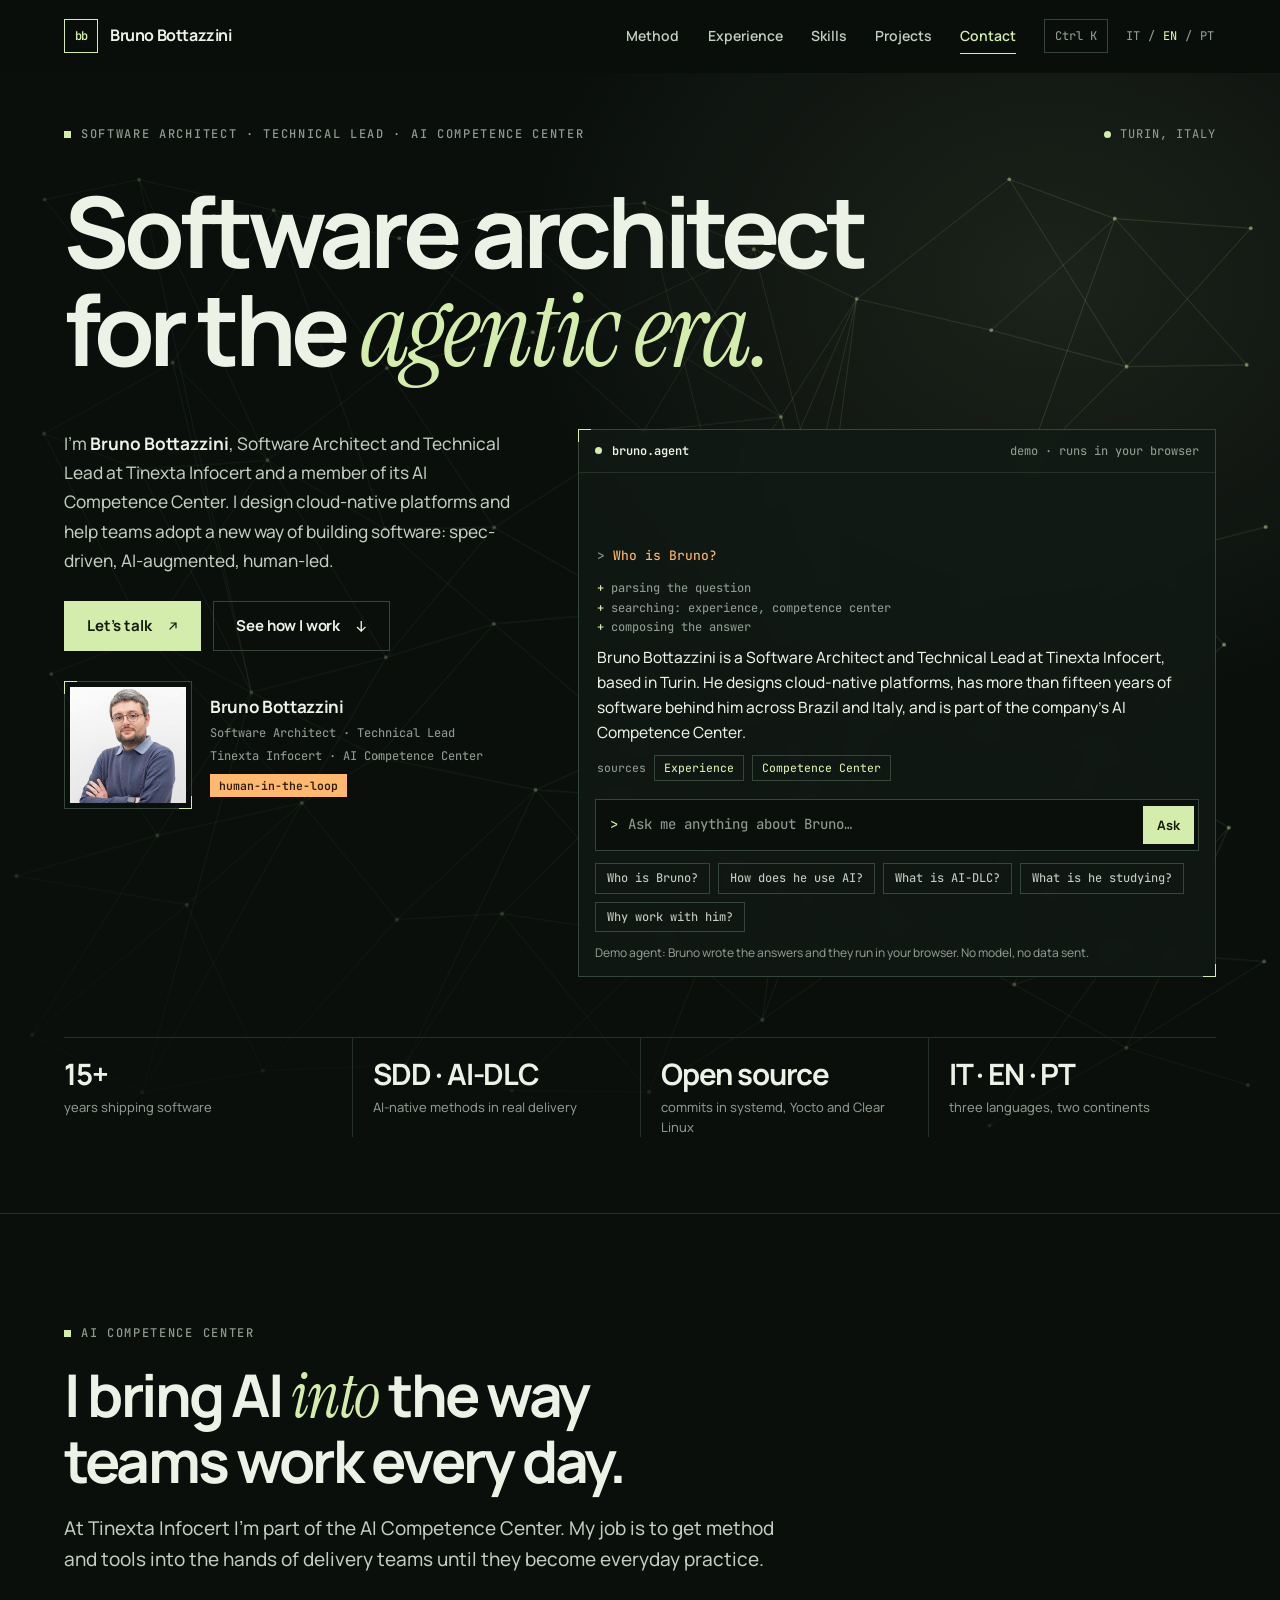
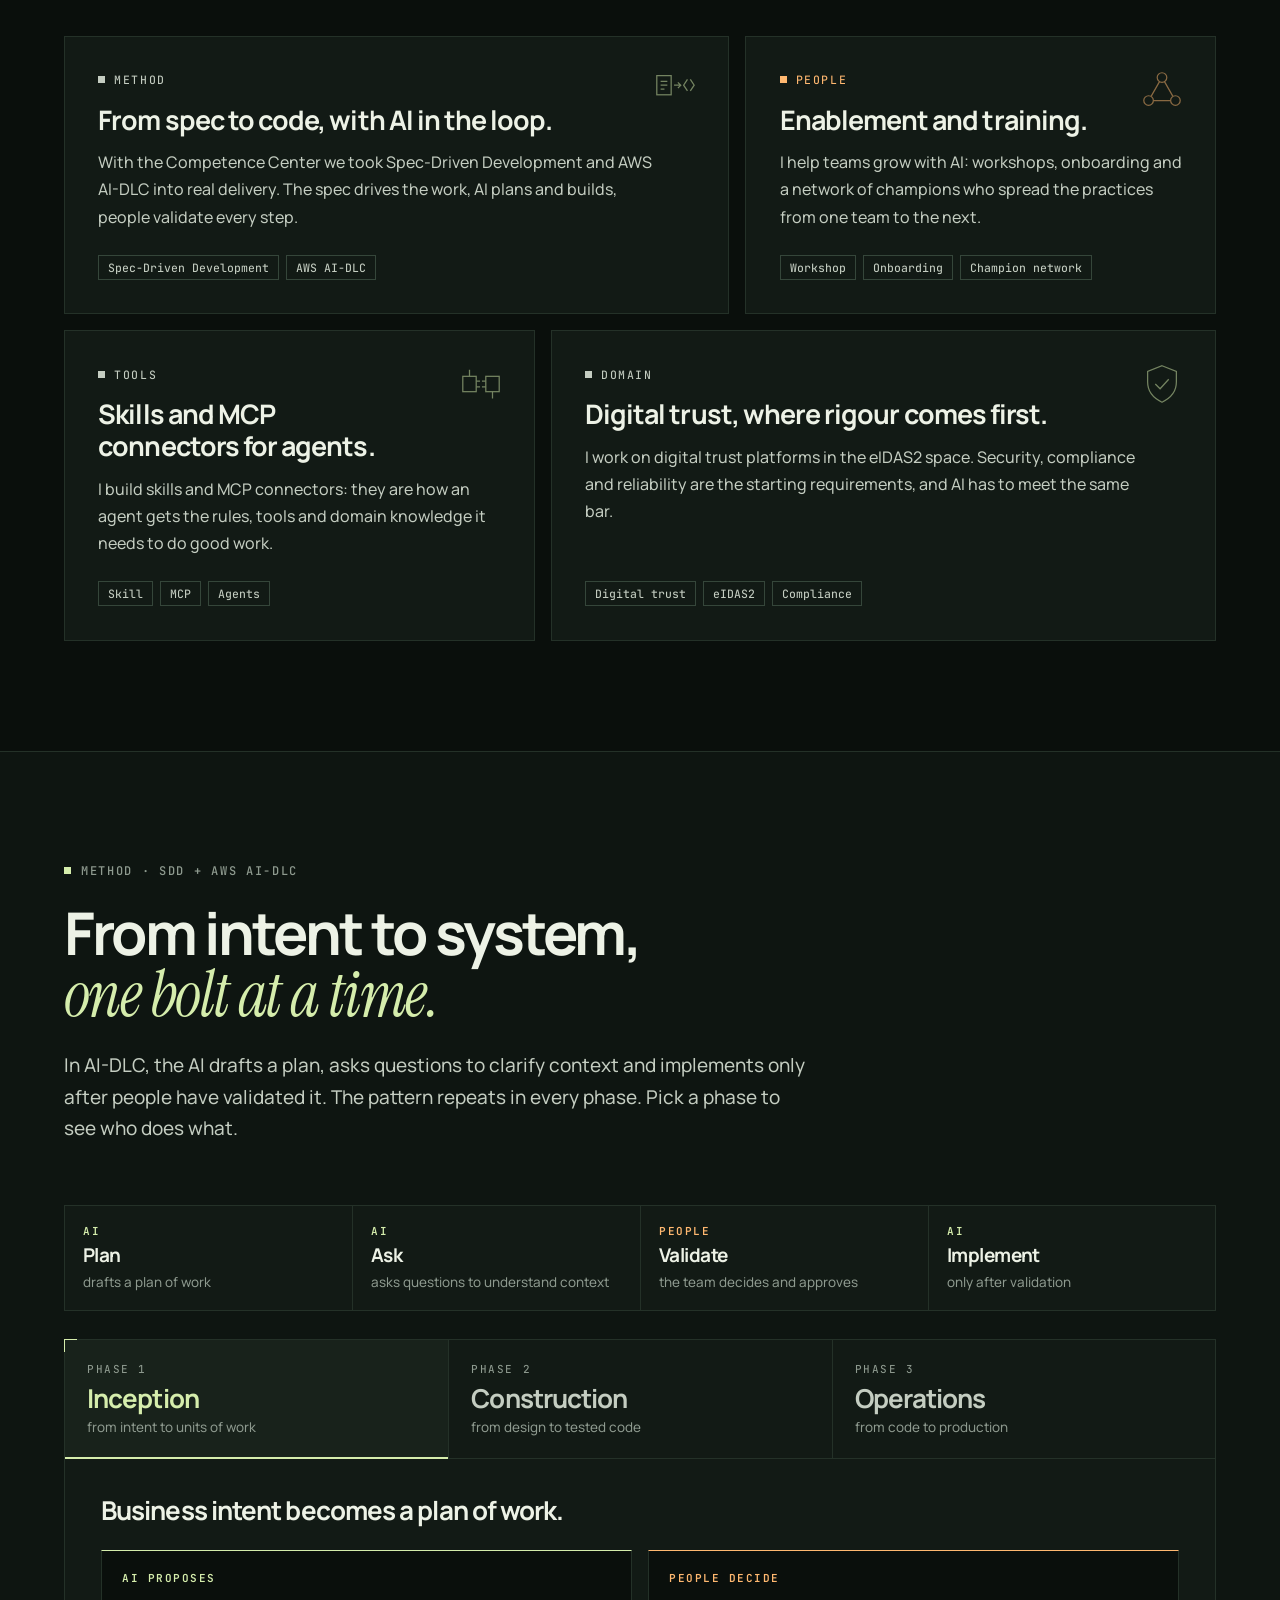
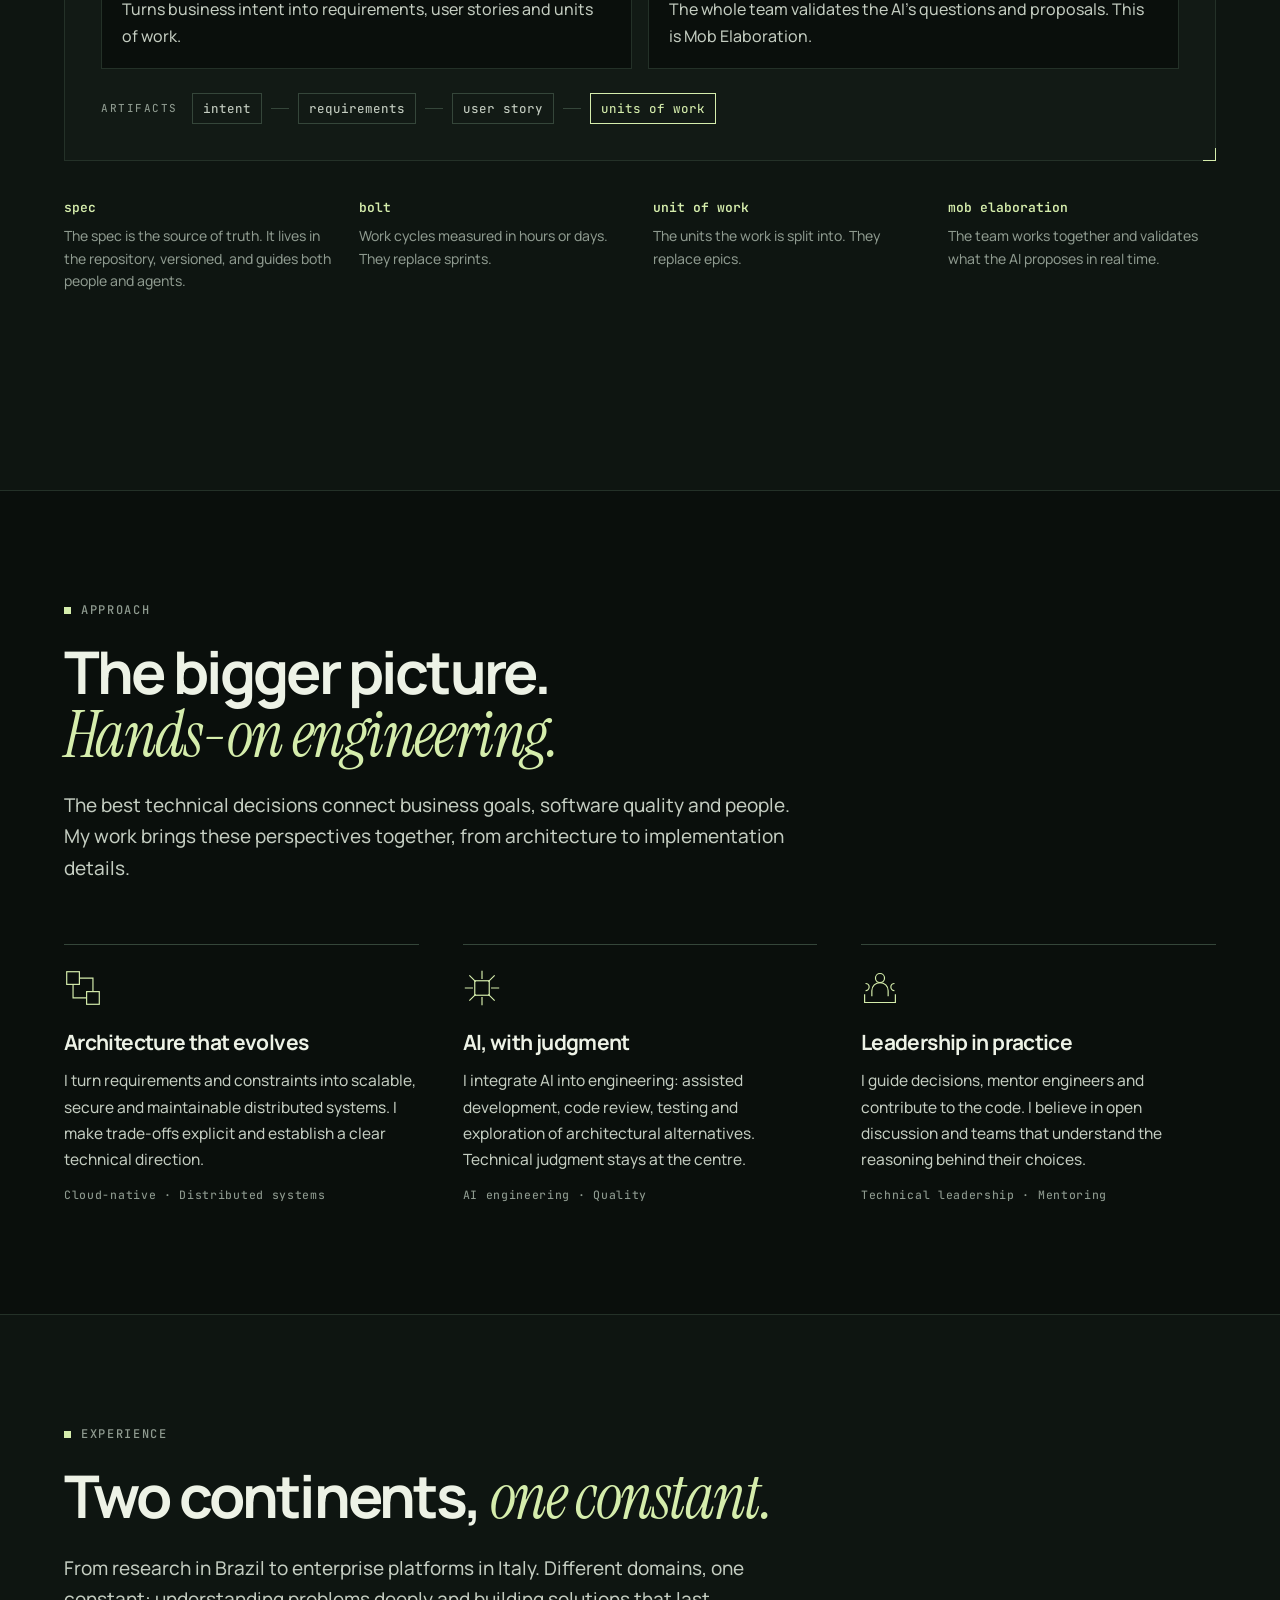
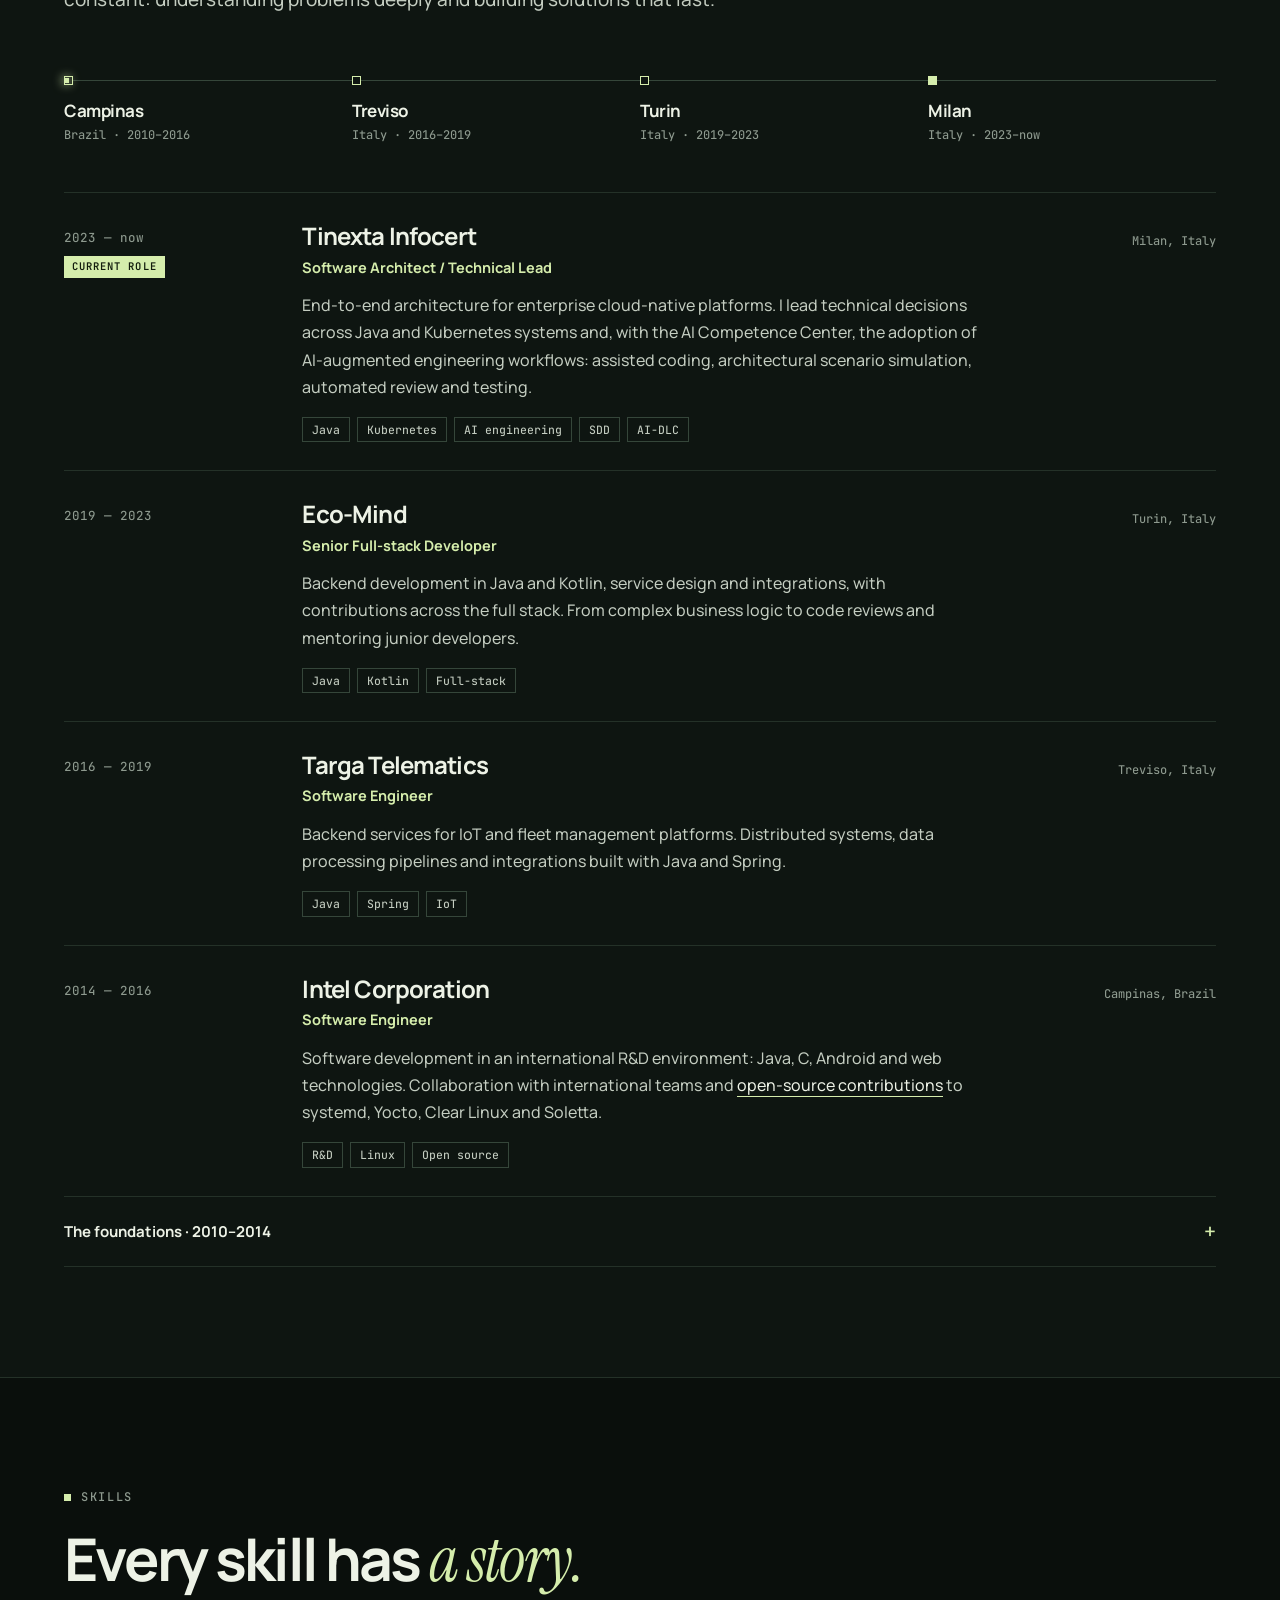
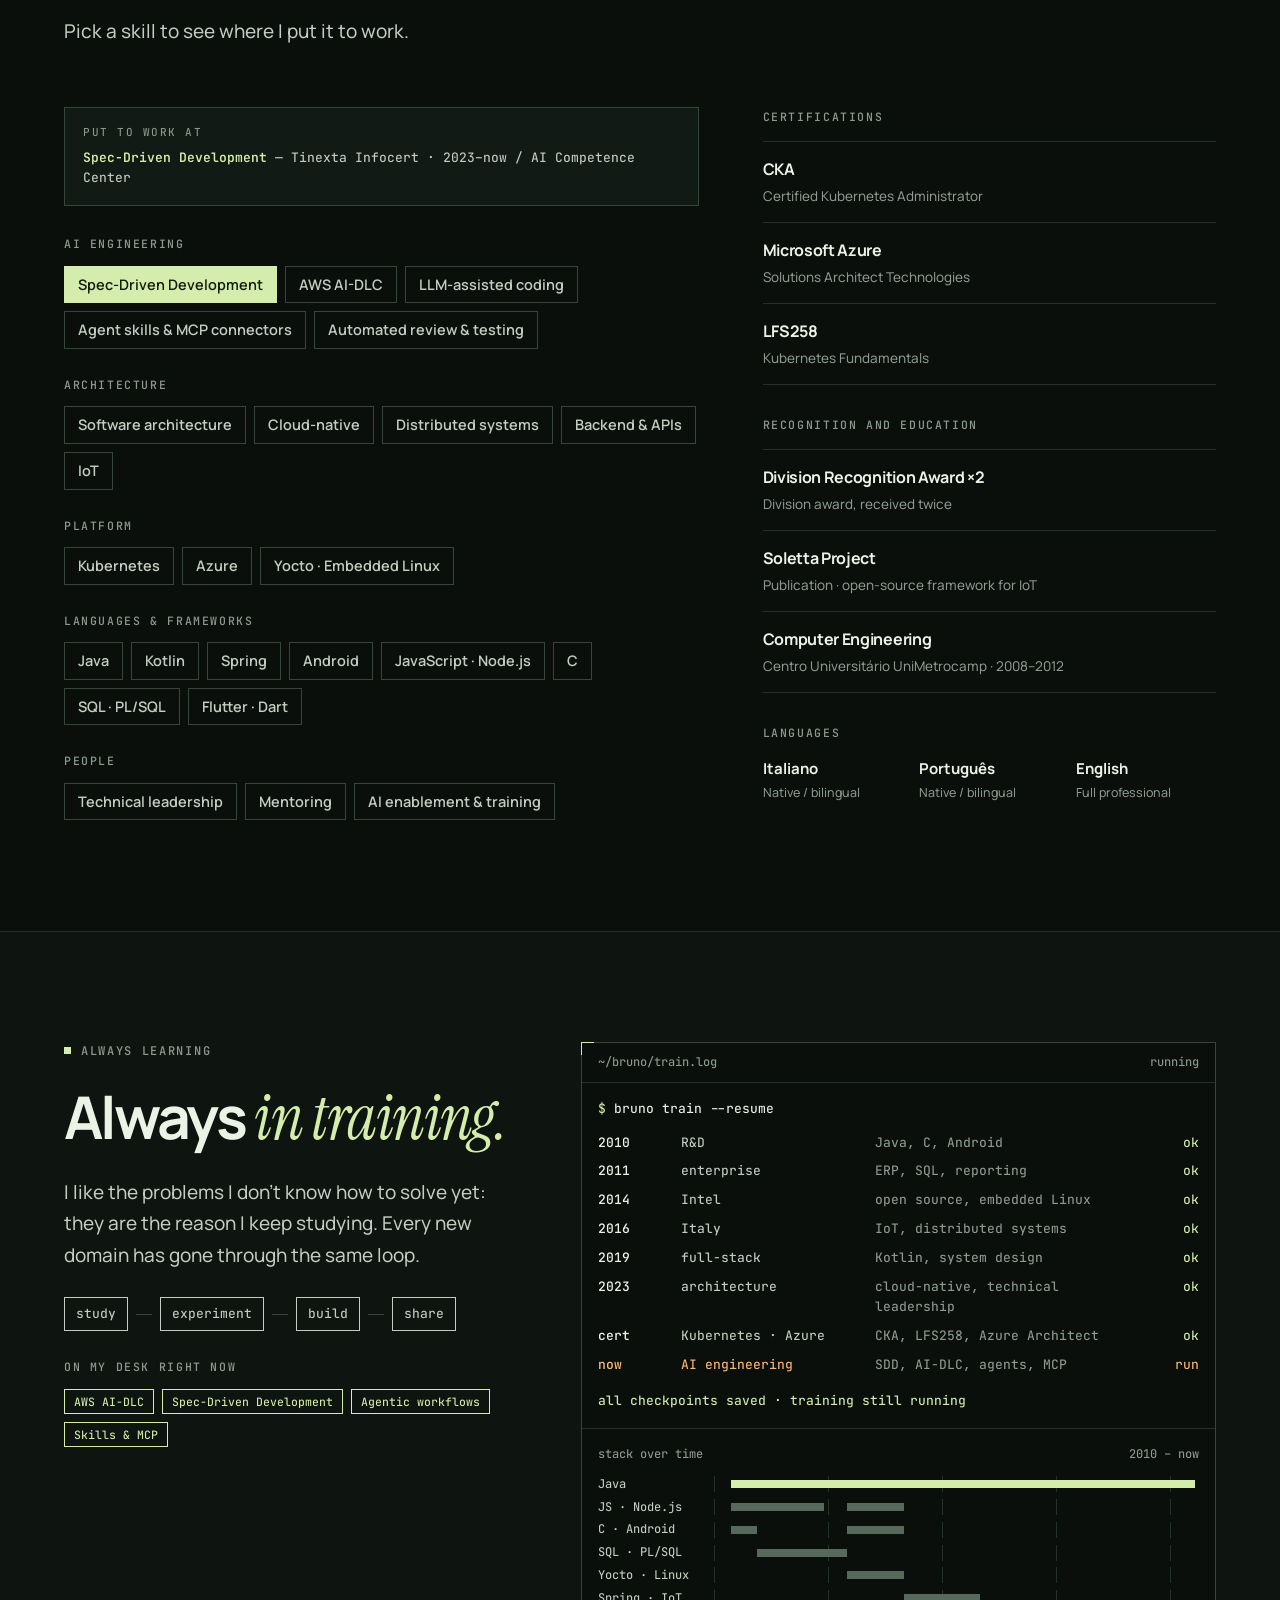
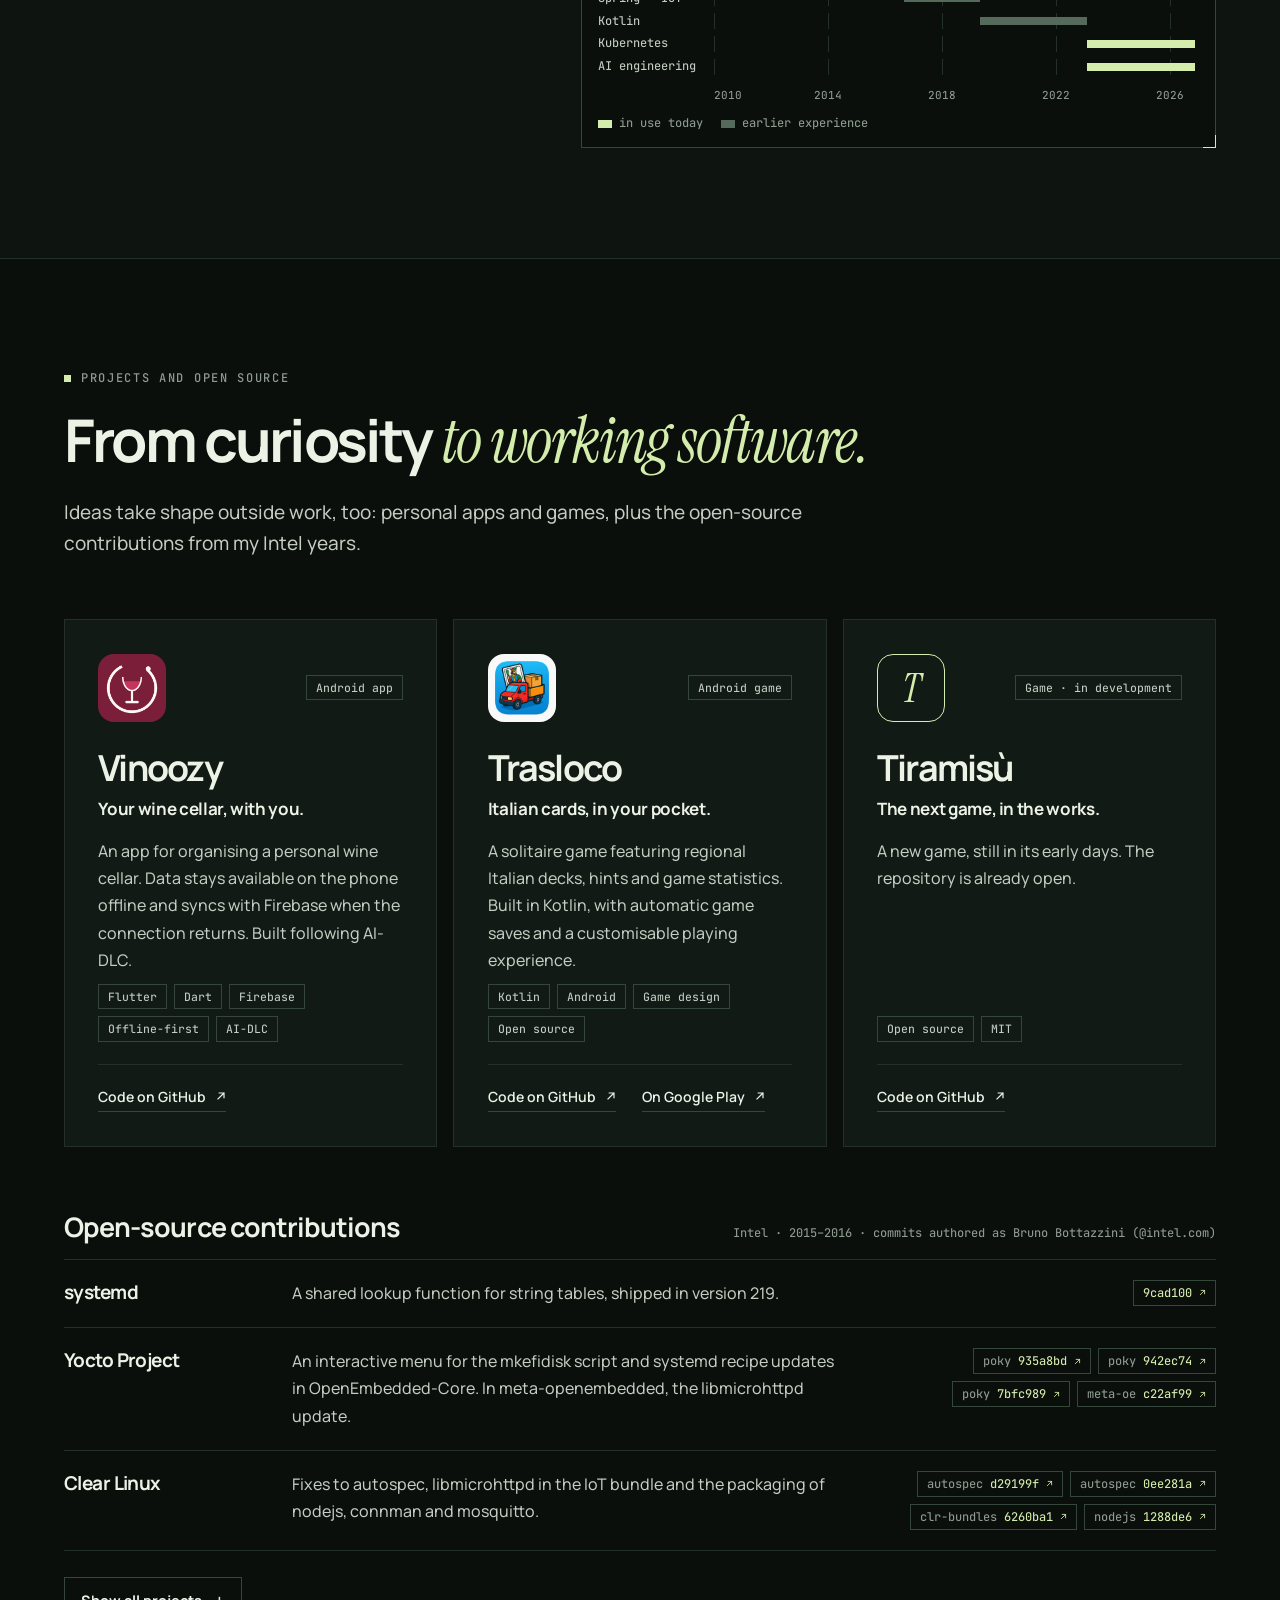
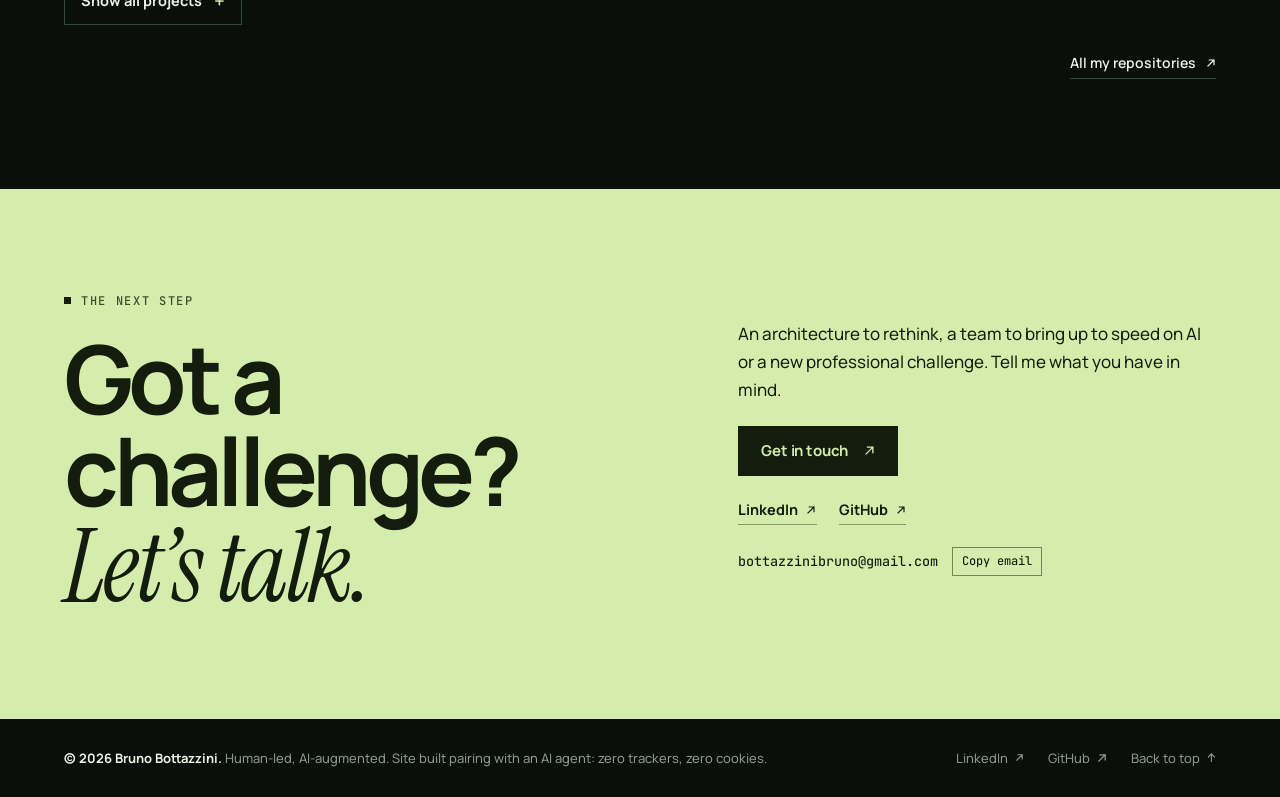
==== commit 2728e5dc: "Add pt-BR version, open-source contributions and a stack timeline - New Portuguese (Brazil) page at " ====
--- a/en/index.html
+++ b/en/index.html
@@ -10,6 +10,7 @@
   <link rel="canonical" href="https://brunobottazzini.github.io/en/">
   <link rel="alternate" hreflang="it" href="https://brunobottazzini.github.io/">
   <link rel="alternate" hreflang="en" href="https://brunobottazzini.github.io/en/">
+  <link rel="alternate" hreflang="pt-BR" href="https://brunobottazzini.github.io/pt-br/">
   <link rel="alternate" hreflang="x-default" href="https://brunobottazzini.github.io/">
   <meta property="og:type" content="profile">
   <meta property="og:title" content="Bruno Bottazzini — Software Architect &amp; Technical Lead · AI engineering">
@@ -29,10 +30,10 @@
   <meta name="twitter:image" content="https://brunobottazzini.github.io/assets/social-preview.jpg">
   <link rel="icon" href="../assets/favicon.svg" type="image/svg+xml">
   <link rel="preload" href="../assets/fonts/manrope-var.woff2" as="font" type="font/woff2" crossorigin>
-  <link rel="stylesheet" href="../assets/style.css?v=3">
+  <link rel="stylesheet" href="../assets/style.css?v=4">
   <script>document.documentElement.classList.add('js')</script>
-  <script src="../assets/script.js?v=3" defer></script>
-  <script type="application/ld+json">{"@context": "https://schema.org", "@type": "Person", "name": "Bruno Bottazzini", "url": "https://brunobottazzini.github.io/en/", "image": "https://brunobottazzini.github.io/assets/bruno-bottazzini.jpg", "jobTitle": "Software Architect & Technical Lead", "description": "Software Architect and Technical Lead at Tinexta Infocert, member of its AI Competence Center. I design cloud-native systems and bring Spec-Driven Development and AWS AI-DLC to engineering teams.", "sameAs": ["https://www.linkedin.com/in/brunobottazzini/", "https://github.com/brunobottazzini"], "knowsLanguage": ["it", "en", "pt"], "knowsAbout": ["Software Architecture", "Spec-Driven Development", "AI-Driven Development Lifecycle (AI-DLC)", "AI-assisted engineering", "Kubernetes", "Java", "Cloud-native systems"], "worksFor": {"@type": "Organization", "name": "Tinexta Infocert"}, "homeLocation": {"@type": "Place", "name": "Turin, Italy"}}</script>
+  <script src="../assets/script.js?v=4" defer></script>
+  <script type="application/ld+json">{"@context": "https://schema.org", "@type": "Person", "name": "Bruno Bottazzini", "url": "https://brunobottazzini.github.io/en/", "image": "https://brunobottazzini.github.io/assets/bruno-bottazzini.jpg", "jobTitle": "Software Architect & Technical Lead", "description": "Software Architect and Technical Lead at Tinexta Infocert, member of its AI Competence Center. I design cloud-native systems and bring Spec-Driven Development and AWS AI-DLC to engineering teams.", "sameAs": ["https://www.linkedin.com/in/brunobottazzini/", "https://github.com/brunobottazzini"], "knowsLanguage": ["it", "en", "pt"], "knowsAbout": ["Software Architecture", "Spec-Driven Development", "AI-Driven Development Lifecycle (AI-DLC)", "AI-assisted engineering", "Kubernetes", "Java", "Cloud-native systems", "Embedded Linux", "Open source"], "worksFor": {"@type": "Organization", "name": "Tinexta Infocert"}, "homeLocation": {"@type": "Place", "name": "Turin, Italy"}}</script>
 </head>
 <body id="top">
 <a class="skip-link" href="#main">Skip to content</a>
@@ -50,7 +51,7 @@
     </nav>
     <div class="header-tools">
       <button class="kbd-btn" type="button" data-open-palette aria-label="Open the command palette"><span data-kbd>⌘K</span></button>
-      <div class="languages" role="group" aria-label="Language"><a href="../" lang="it" hreflang="it" aria-label="Italiano">IT</a><span aria-hidden="true">/</span><a href="./" lang="en" hreflang="en" aria-label="English" aria-current="page">EN</a></div>
+      <div class="languages" role="group" aria-label="Language"><a href="../" lang="it" hreflang="it" aria-label="Italiano">IT</a><span aria-hidden="true">/</span><a href="./" lang="en" hreflang="en" aria-label="English" aria-current="page">EN</a><span aria-hidden="true">/</span><a href="../pt-br/" lang="pt-BR" hreflang="pt-BR" aria-label="Português (Brasil)">PT</a></div>
       <button class="menu-toggle" type="button" aria-expanded="false" aria-controls="navigation"><span>Menu</span><span class="menu-lines" aria-hidden="true"></span></button>
     </div>
   </div>
@@ -109,7 +110,7 @@
       <dl class="facts">
         <div class="fact"><dt>years shipping software</dt><dd>15+</dd></div>
         <div class="fact"><dt>AI-native methods in real delivery</dt><dd>SDD · AI-DLC</dd></div>
-        <div class="fact"><dt>Certified Kubernetes Administrator</dt><dd>CKA</dd></div>
+        <div class="fact"><dt>commits in systemd, Yocto and Clear Linux</dt><dd>Open source</dd></div>
         <div class="fact"><dt>three languages, two continents</dt><dd>IT · EN · PT</dd></div>
       </dl>
     </div>
@@ -192,7 +193,7 @@
             <div class="duo-ai"><p class="who">AI proposes</p><p>Proposes logical architecture, domain models, code and tests, building on the context already validated.</p></div>
             <div class="duo-human"><p class="who human">People decide</p><p>The team clarifies technical and architectural choices in real time. This is Mob Construction.</p></div>
           </div>
-          <ul class="chain"><li class="chain-label">Artifacts</li><li><span>logical architecture</span></li><li><span>domain model</span></li><li><span>code</span></li><li><span>test</span></li></ul>
+          <ul class="chain"><li class="chain-label">Artifacts</li><li><span>logical architecture</span></li><li><span>domain model</span></li><li><span>code</span></li><li><span>tests</span></li></ul>
         </div>
         <div class="phase-panel" role="tabpanel" id="panel-operations" aria-labelledby="tab-operations" tabindex="0">
           <h3>The code reaches production.</h3>
@@ -261,7 +262,7 @@
         <article class="career reveal" data-role="infocert"><div class="career-date"><span>2023 — now</span><span class="now">Current role</span></div><div><div class="career-title"><h3>Tinexta Infocert</h3><span class="career-place">Milan, Italy</span></div><p class="career-role">Software Architect / Technical Lead</p><p class="career-text">End-to-end architecture for enterprise cloud-native platforms. I lead technical decisions across Java and Kubernetes systems and, with the AI Competence Center, the adoption of AI-augmented engineering workflows: assisted coding, architectural scenario simulation, automated review and testing.</p><div class="career-tech"><span class="tag">Java</span><span class="tag">Kubernetes</span><span class="tag">AI engineering</span><span class="tag">SDD</span><span class="tag">AI-DLC</span></div></div></article>
         <article class="career reveal" data-role="ecomind"><div class="career-date"><span>2019 — 2023</span></div><div><div class="career-title"><h3>Eco-Mind</h3><span class="career-place">Turin, Italy</span></div><p class="career-role">Senior Full-stack Developer</p><p class="career-text">Backend development in Java and Kotlin, service design and integrations, with contributions across the full stack. From complex business logic to code reviews and mentoring junior developers.</p><div class="career-tech"><span class="tag">Java</span><span class="tag">Kotlin</span><span class="tag">Full-stack</span></div></div></article>
         <article class="career reveal" data-role="targa"><div class="career-date"><span>2016 — 2019</span></div><div><div class="career-title"><h3>Targa Telematics</h3><span class="career-place">Treviso, Italy</span></div><p class="career-role">Software Engineer</p><p class="career-text">Backend services for IoT and fleet management platforms. Distributed systems, data processing pipelines and integrations built with Java and Spring.</p><div class="career-tech"><span class="tag">Java</span><span class="tag">Spring</span><span class="tag">IoT</span></div></div></article>
-        <article class="career reveal" data-role="intel"><div class="career-date"><span>2014 — 2016</span></div><div><div class="career-title"><h3>Intel Corporation</h3><span class="career-place">Campinas, Brazil</span></div><p class="career-role">Software Engineer</p><p class="career-text">Software development in an international R&amp;D environment: Java, C, Android and web technologies. Collaboration with international teams and contributions to open-source initiatives.</p><div class="career-tech"><span class="tag">R&amp;D</span><span class="tag">Android</span><span class="tag">Open source</span></div></div></article>
+        <article class="career reveal" data-role="intel"><div class="career-date"><span>2014 — 2016</span></div><div><div class="career-title"><h3>Intel Corporation</h3><span class="career-place">Campinas, Brazil</span></div><p class="career-role">Software Engineer</p><p class="career-text">Software development in an international R&amp;D environment: Java, C, Android and web technologies. Collaboration with international teams and <a href="#opensource">open-source contributions</a> to systemd, Yocto, Clear Linux and Soletta.</p><div class="career-tech"><span class="tag">R&amp;D</span><span class="tag">Linux</span><span class="tag">Open source</span></div></div></article>
         <details class="earlier">
           <summary>The foundations · 2010–2014</summary>
           <article class="career" data-role="e9"><div class="career-date"><span>2013 — 2014</span></div><div><div class="career-title"><h3>E9 Tecnologia e Inovações</h3><span class="career-place">Campinas, Brazil</span></div><p class="career-role">Software Engineer</p><p class="career-text">Enterprise ERP solutions with Java, JSF and PrimeFaces; relational databases, PL/SQL and reporting with JasperReports.</p></div></article>
@@ -285,8 +286,8 @@
           <p class="evidence" id="evidence" role="status" aria-live="polite"><span class="evidence-label">Put to work at</span><span id="evidence-text"><strong>Spec-Driven Development</strong> — Tinexta Infocert · 2023–now / AI Competence Center</span></p>
           <div class="skill-groups">
             <div class="skill-group"><h3 class="group-title">AI engineering</h3><ul class="skill-list"><li><button class="skill" type="button" aria-pressed="true" data-evidence="Tinexta Infocert · 2023–now / AI Competence Center">Spec-Driven Development</button></li><li><button class="skill" type="button" aria-pressed="false" data-evidence="Tinexta Infocert · 2023–now / AI Competence Center">AWS AI-DLC</button></li><li><button class="skill" type="button" aria-pressed="false" data-evidence="Tinexta Infocert · 2023–now">LLM-assisted coding</button></li><li><button class="skill" type="button" aria-pressed="false" data-evidence="Tinexta Infocert · 2023–now / AI Competence Center">Agent skills &amp; MCP connectors</button></li><li><button class="skill" type="button" aria-pressed="false" data-evidence="Tinexta Infocert · 2023–now">Automated review &amp; testing</button></li></ul></div>
-            <div class="skill-group"><h3 class="group-title">Architecture</h3><ul class="skill-list"><li><button class="skill" type="button" aria-pressed="false" data-evidence="Tinexta Infocert · 2023–now / Eco-Mind · 2019–2023">Software architecture</button></li><li><button class="skill" type="button" aria-pressed="false" data-evidence="Tinexta Infocert · 2023–now">Cloud-native</button></li><li><button class="skill" type="button" aria-pressed="false" data-evidence="Tinexta Infocert · 2023–now / Targa Telematics · 2016–2019">Distributed systems</button></li><li><button class="skill" type="button" aria-pressed="false" data-evidence="Tinexta Infocert · 2023–now / Eco-Mind · 2019–2023 / Targa Telematics · 2016–2019">Backend &amp; APIs</button></li><li><button class="skill" type="button" aria-pressed="false" data-evidence="Targa Telematics · 2016–2019 / Soletta Project">IoT</button></li></ul></div>
-            <div class="skill-group"><h3 class="group-title">Platform</h3><ul class="skill-list"><li><button class="skill" type="button" aria-pressed="false" data-evidence="Tinexta Infocert · 2023–now / CKA certification · LFS258">Kubernetes</button></li><li><button class="skill" type="button" aria-pressed="false" data-evidence="Microsoft Azure Solutions Architect Technologies certification">Azure</button></li></ul></div>
+            <div class="skill-group"><h3 class="group-title">Architecture</h3><ul class="skill-list"><li><button class="skill" type="button" aria-pressed="false" data-evidence="Tinexta Infocert · 2023–now / Eco-Mind · 2019–2023">Software architecture</button></li><li><button class="skill" type="button" aria-pressed="false" data-evidence="Tinexta Infocert · 2023–now">Cloud-native</button></li><li><button class="skill" type="button" aria-pressed="false" data-evidence="Tinexta Infocert · 2023–now / Targa Telematics · 2016–2019">Distributed systems</button></li><li><button class="skill" type="button" aria-pressed="false" data-evidence="Tinexta Infocert · 2023–now / Eco-Mind · 2019–2023 / Targa Telematics · 2016–2019">Backend &amp; APIs</button></li><li><button class="skill" type="button" aria-pressed="false" data-evidence="Targa Telematics · 2016–2019 / Intel · 2014–2016 / Soletta Project">IoT</button></li></ul></div>
+            <div class="skill-group"><h3 class="group-title">Platform</h3><ul class="skill-list"><li><button class="skill" type="button" aria-pressed="false" data-evidence="Tinexta Infocert · 2023–now / CKA certification · LFS258">Kubernetes</button></li><li><button class="skill" type="button" aria-pressed="false" data-evidence="Microsoft Azure Solutions Architect Technologies certification">Azure</button></li><li><button class="skill" type="button" aria-pressed="false" data-evidence="Intel · 2014–2016 / commits in systemd, OpenEmbedded-Core and Clear Linux">Yocto · Embedded Linux</button></li></ul></div>
             <div class="skill-group"><h3 class="group-title">Languages &amp; frameworks</h3><ul class="skill-list"><li><button class="skill" type="button" aria-pressed="false" data-evidence="Tinexta Infocert · 2023–now / Eco-Mind · 2019–2023 / Targa Telematics · 2016–2019 / Intel · 2014–2016 / E9 · 2013–2014 / Ícaro · 2011–2013 / CTI Renato Archer · 2010–2011">Java</button></li><li><button class="skill" type="button" aria-pressed="false" data-evidence="Eco-Mind · 2019–2023 / Trasloco (personal project)">Kotlin</button></li><li><button class="skill" type="button" aria-pressed="false" data-evidence="Targa Telematics · 2016–2019">Spring</button></li><li><button class="skill" type="button" aria-pressed="false" data-evidence="Intel · 2014–2016 / CTI Renato Archer · 2010–2011 / Trasloco (personal project)">Android</button></li><li><button class="skill" type="button" aria-pressed="false" data-evidence="Intel · 2014–2016 / Ícaro · 2011–2013 / CTI Renato Archer · 2010–2011">JavaScript · Node.js</button></li><li><button class="skill" type="button" aria-pressed="false" data-evidence="Intel · 2014–2016 / CTI Renato Archer · 2010–2011">C</button></li><li><button class="skill" type="button" aria-pressed="false" data-evidence="E9 · 2013–2014 / Ícaro · 2011–2013">SQL · PL/SQL</button></li><li><button class="skill" type="button" aria-pressed="false" data-evidence="Vinoozy (personal project)">Flutter · Dart</button></li></ul></div>
             <div class="skill-group"><h3 class="group-title">People</h3><ul class="skill-list"><li><button class="skill" type="button" aria-pressed="false" data-evidence="Tinexta Infocert · 2023–now">Technical leadership</button></li><li><button class="skill" type="button" aria-pressed="false" data-evidence="Tinexta Infocert · 2023–now / Eco-Mind · 2019–2023">Mentoring</button></li><li><button class="skill" type="button" aria-pressed="false" data-evidence="Tinexta Infocert · 2023–now / AI Competence Center">AI enablement &amp; training</button></li></ul></div>
           </div>
@@ -343,21 +344,29 @@
             <p class="term-cmd" style="--i:0">bruno train --resume</p>
             <p class="term-row" style="--i:1"><b>2010</b><i>R&amp;D</i><span>Java, C, Android</span><em>ok</em></p>
             <p class="term-row" style="--i:2"><b>2011</b><i>enterprise</i><span>ERP, SQL, reporting</span><em>ok</em></p>
-            <p class="term-row" style="--i:3"><b>2014</b><i>Intel</i><span>open source, international teams</span><em>ok</em></p>
+            <p class="term-row" style="--i:3"><b>2014</b><i>Intel</i><span>open source, embedded Linux</span><em>ok</em></p>
             <p class="term-row" style="--i:4"><b>2016</b><i>Italy</i><span>IoT, distributed systems</span><em>ok</em></p>
             <p class="term-row" style="--i:5"><b>2019</b><i>full-stack</i><span>Kotlin, system design</span><em>ok</em></p>
             <p class="term-row" style="--i:6"><b>2023</b><i>architecture</i><span>cloud-native, technical leadership</span><em>ok</em></p>
             <p class="term-row" style="--i:7"><b>cert</b><i>Kubernetes · Azure</i><span>CKA, LFS258, Azure Architect</span><em>ok</em></p>
             <p class="term-row live" style="--i:8"><b>now</b><i>AI engineering</i><span>SDD, AI-DLC, agents, MCP</span><em>run</em></p>
-            <p class="term-end" style="--i:9">loss going down · curiosity going up · next checkpoint on its way</p>
-          </div>
-          <figure class="term-chart">
-            <svg viewBox="0 0 600 150" preserveAspectRatio="none" role="img" aria-label="Illustrative chart: from 2010 to now, loss goes down and curiosity goes up.">
-              <path class="chart-grid" d="M0 37.5H600M0 75H600M0 112.5H600"/>
-              <path class="chart-loss" pathLength="1" d="M10.0 20.1 L22.9 26.0 L35.8 38.7 L48.7 39.3 L61.6 50.4 L74.4 54.5 L87.3 56.7 L100.2 66.3 L113.1 66.2 L126.0 74.4 L138.9 74.9 L151.8 78.8 L164.7 85.4 L177.6 92.3 L190.4 88.8 L203.3 92.5 L216.2 98.6 L229.1 103.7 L242.0 102.6 L254.9 103.1 L267.8 109.8 L280.7 103.9 L293.6 112.1 L306.4 109.0 L319.3 109.3 L332.2 110.4 L345.1 113.1 L358.0 117.9 L370.9 114.3 L383.8 118.1 L396.7 119.4 L409.6 118.4 L422.4 120.3 L435.3 117.8 L448.2 118.5 L461.1 120.1 L474.0 123.6 L486.9 122.6 L499.8 122.4 L512.7 124.4 L525.6 124.1 L538.4 123.6 L551.3 126.7 L564.2 126.5 L577.1 124.4 L590.0 126.4"/>
-              <path class="chart-cur" pathLength="1" d="M10.0 126.3 L22.9 123.6 L35.8 117.8 L48.7 109.5 L61.6 113.5 L74.4 101.5 L87.3 101.7 L100.2 102.4 L113.1 93.7 L126.0 94.5 L138.9 87.7 L151.8 91.3 L164.7 89.9 L177.6 85.8 L190.4 86.3 L203.3 79.0 L216.2 80.2 L229.1 77.2 L242.0 75.0 L254.9 71.9 L267.8 73.1 L280.7 71.9 L293.6 66.1 L306.4 65.6 L319.3 59.0 L332.2 62.0 L345.1 59.7 L358.0 60.4 L370.9 57.3 L383.8 51.6 L396.7 50.5 L409.6 50.7 L422.4 44.6 L435.3 45.8 L448.2 42.1 L461.1 40.1 L474.0 38.1 L486.9 40.8 L499.8 35.3 L512.7 34.3 L525.6 33.5 L538.4 34.5 L551.3 28.6 L564.2 29.0 L577.1 27.9 L590.0 27.9"/>
-            </svg>
-            <figcaption><span class="key-loss">loss</span><span class="key-cur">curiosity</span><span>2010 – now · illustrative</span></figcaption>
+            <p class="term-end" style="--i:9">all checkpoints saved · training still running</p>
+          </div>
+          <figure class="term-chart" style="--tick:23.5294%">
+            <figcaption class="chart-head"><span>stack over time</span><span>2010 – now</span></figcaption>
+            <ol class="tl" aria-label="Technologies used over time, from 2010 to now">
+              <li class="tl-row" style="--i:0" data-info="2010–now · CTI Renato Archer, Ícaro, E9, Intel, Targa Telematics, Eco-Mind, Tinexta Infocert"><span class="tl-label">Java</span><span class="tl-track" aria-hidden="true"><i class="tl-bar on" style="--s:3.43%;--w:95.83%"></i></span><span class="sr-only">2010–now · CTI Renato Archer, Ícaro, E9, Intel, Targa Telematics, Eco-Mind, Tinexta Infocert</span></li>
+              <li class="tl-row" style="--i:1" data-info="2010–2013, 2014–2016 · CTI Renato Archer, Ícaro, Intel"><span class="tl-label">JS · Node.js</span><span class="tl-track" aria-hidden="true"><i class="tl-bar" style="--s:3.43%;--w:19.12%"></i><i class="tl-bar" style="--s:27.45%;--w:11.76%"></i></span><span class="sr-only">2010–2013, 2014–2016 · CTI Renato Archer, Ícaro, Intel</span></li>
+              <li class="tl-row" style="--i:2" data-info="2010–2011, 2014–2016 · CTI Renato Archer, Intel"><span class="tl-label">C · Android</span><span class="tl-track" aria-hidden="true"><i class="tl-bar" style="--s:3.43%;--w:5.39%"></i><i class="tl-bar" style="--s:27.45%;--w:11.76%"></i></span><span class="sr-only">2010–2011, 2014–2016 · CTI Renato Archer, Intel</span></li>
+              <li class="tl-row" style="--i:3" data-info="2011–2014 · Ícaro, E9"><span class="tl-label">SQL · PL/SQL</span><span class="tl-track" aria-hidden="true"><i class="tl-bar" style="--s:8.82%;--w:18.63%"></i></span><span class="sr-only">2011–2014 · Ícaro, E9</span></li>
+              <li class="tl-row" style="--i:4" data-info="2014–2016 · Intel"><span class="tl-label">Yocto · Linux</span><span class="tl-track" aria-hidden="true"><i class="tl-bar" style="--s:27.45%;--w:11.76%"></i></span><span class="sr-only">2014–2016 · Intel</span></li>
+              <li class="tl-row" style="--i:5" data-info="2016–2019 · Targa Telematics"><span class="tl-label">Spring · IoT</span><span class="tl-track" aria-hidden="true"><i class="tl-bar" style="--s:39.22%;--w:15.69%"></i></span><span class="sr-only">2016–2019 · Targa Telematics</span></li>
+              <li class="tl-row" style="--i:6" data-info="2019–2023 · Eco-Mind"><span class="tl-label">Kotlin</span><span class="tl-track" aria-hidden="true"><i class="tl-bar" style="--s:54.90%;--w:22.06%"></i></span><span class="sr-only">2019–2023 · Eco-Mind</span></li>
+              <li class="tl-row" style="--i:7" data-info="2023–now · Tinexta Infocert"><span class="tl-label">Kubernetes</span><span class="tl-track" aria-hidden="true"><i class="tl-bar on" style="--s:76.96%;--w:22.30%"></i></span><span class="sr-only">2023–now · Tinexta Infocert</span></li>
+              <li class="tl-row" style="--i:8" data-info="2023–now · Tinexta Infocert"><span class="tl-label">AI engineering</span><span class="tl-track" aria-hidden="true"><i class="tl-bar on" style="--s:76.96%;--w:22.30%"></i></span><span class="sr-only">2023–now · Tinexta Infocert</span></li>
+            </ol>
+            <div class="tl-axis" aria-hidden="true"><span style="--x:0.00%">2010</span><span style="--x:23.53%">2014</span><span style="--x:47.06%">2018</span><span style="--x:70.59%">2022</span><span style="--x:94.12%">2026</span></div>
+            <p class="tl-legend"><span class="key-on">in use today</span><span class="key-off">earlier experience</span></p>
           </figure>
         </div>
       </div>
@@ -368,17 +377,17 @@
   <section id="projects" class="section" aria-labelledby="projects-title">
     <div class="wrap">
       <header class="section-head reveal">
-        <p class="eyebrow">Personal projects</p>
+        <p class="eyebrow">Projects and open source</p>
         <h2 id="projects-title">From curiosity <em>to working software.</em></h2>
-        <p class="lead">Ideas take shape outside work, too. Two personal projects that bring together software design, development and attention to the user experience.</p>
+        <p class="lead">Ideas take shape outside work, too: personal apps and games, plus the open-source contributions from my Intel years.</p>
       </header>
       <div class="projects-grid">
         <article class="card spot project reveal" data-tilt aria-labelledby="vinoozy-title">
           <div class="project-top"><img src="../assets/projects/vinoozy.png" alt="" width="68" height="68" loading="lazy"><span class="tag">Android app</span></div>
           <h3 id="vinoozy-title">Vinoozy</h3>
           <p class="project-tagline">Your wine cellar, with you.</p>
-          <p>An app for organising a personal wine cellar. Data stays available on the phone offline and syncs with Firebase when the connection returns.</p>
-          <p class="tags"><span class="tag">Flutter</span><span class="tag">Dart</span><span class="tag">Firebase</span><span class="tag">Offline-first</span></p>
+          <p>An app for organising a personal wine cellar. Data stays available on the phone offline and syncs with Firebase when the connection returns. Built following AI-DLC.</p>
+          <p class="tags"><span class="tag">Flutter</span><span class="tag">Dart</span><span class="tag">Firebase</span><span class="tag">Offline-first</span><span class="tag">AI-DLC</span></p>
           <div class="project-links"><a class="text-link" href="https://github.com/brunobottazzini/Vinoozy" target="_blank" rel="noopener noreferrer" aria-label="Code on GitHub: Vinoozy">Code on GitHub <span class="i-arrow" aria-hidden="true"></span></a></div>
         </article>
         <article class="card spot project reveal" data-tilt style="--d:1" aria-labelledby="trasloco-title">
@@ -389,7 +398,38 @@
           <p class="tags"><span class="tag">Kotlin</span><span class="tag">Android</span><span class="tag">Game design</span><span class="tag">Open source</span></p>
           <div class="project-links"><a class="text-link" href="https://github.com/brunobottazzini/Trasloco" target="_blank" rel="noopener noreferrer" aria-label="Code on GitHub: Trasloco">Code on GitHub <span class="i-arrow" aria-hidden="true"></span></a><a class="text-link" href="https://play.google.com/store/apps/details?id=com.bottazzini.trasloco" target="_blank" rel="noopener noreferrer">On Google Play <span class="i-arrow" aria-hidden="true"></span></a></div>
         </article>
-      </div>
+        <article class="card spot project reveal" data-tilt style="--d:2" aria-labelledby="tiramisu-title">
+          <div class="project-top"><span class="project-glyph" aria-hidden="true">T</span><span class="tag">Game · in development</span></div>
+          <h3 id="tiramisu-title">Tiramisù</h3>
+          <p class="project-tagline">The next game, in the works.</p>
+          <p>A new game, still in its early days. The repository is already open.</p>
+          <p class="tags"><span class="tag">Open source</span><span class="tag">MIT</span></p>
+          <div class="project-links"><a class="text-link" href="https://github.com/brunobottazzini/Tiramisu" target="_blank" rel="noopener noreferrer" aria-label="Code on GitHub: Tiramisù">Code on GitHub <span class="i-arrow" aria-hidden="true"></span></a></div>
+        </article>
+      </div>
+
+      <section class="oss reveal" id="opensource" aria-labelledby="oss-title">
+        <header class="oss-head"><h3 id="oss-title">Open-source contributions</h3><p>Intel · 2015–2016 · commits authored as Bruno Bottazzini (@intel.com)</p></header>
+        <ul class="oss-list">
+          <li class="oss-row"><h4>systemd</h4><p>A shared lookup function for string tables, shipped in version 219.</p><p class="oss-links"><a class="commit" href="https://github.com/systemd/systemd/commit/9cad100eca602aa33c2f56475c30fccf14abea1a" target="_blank" rel="noopener noreferrer" aria-label="commit 9cad100 · systemd">9cad100 <span class="i-arrow" aria-hidden="true"></span></a></p></li>
+          <li class="oss-row"><h4>Yocto Project</h4><p>An interactive menu for the mkefidisk script and systemd recipe updates in OpenEmbedded-Core. In meta-openembedded, the libmicrohttpd update.</p><p class="oss-links"><a class="commit" href="https://github.com/yoctoproject/poky/commit/935a8bd1d9a20c650a31d654dab9cc7001e68a38" target="_blank" rel="noopener noreferrer" aria-label="commit 935a8bd · poky"><span class="commit-repo">poky</span>935a8bd <span class="i-arrow" aria-hidden="true"></span></a><a class="commit" href="https://github.com/yoctoproject/poky/commit/942ec74bad7c796363f334f031a927b76cfee420" target="_blank" rel="noopener noreferrer" aria-label="commit 942ec74 · poky"><span class="commit-repo">poky</span>942ec74 <span class="i-arrow" aria-hidden="true"></span></a><a class="commit" href="https://github.com/yoctoproject/poky/commit/7bfc9891ff498bdde31aadd2449d3b4692dbc510" target="_blank" rel="noopener noreferrer" aria-label="commit 7bfc989 · poky"><span class="commit-repo">poky</span>7bfc989 <span class="i-arrow" aria-hidden="true"></span></a><a class="commit" href="https://github.com/openembedded/meta-openembedded/commit/c22af995a3150da62a5842efc352e45f55e41cd5" target="_blank" rel="noopener noreferrer" aria-label="commit c22af99 · meta-oe"><span class="commit-repo">meta-oe</span>c22af99 <span class="i-arrow" aria-hidden="true"></span></a></p></li>
+          <li class="oss-row"><h4>Clear Linux</h4><p>Fixes to autospec, libmicrohttpd in the IoT bundle and the packaging of nodejs, connman and mosquitto.</p><p class="oss-links"><a class="commit" href="https://github.com/clearlinux/autospec/commit/d29199f54f7691e829468c5955216be936f89663" target="_blank" rel="noopener noreferrer" aria-label="commit d29199f · autospec"><span class="commit-repo">autospec</span>d29199f <span class="i-arrow" aria-hidden="true"></span></a><a class="commit" href="https://github.com/clearlinux/autospec/commit/0ee281a37cb8811e979574ce514ecd0eb1c37377" target="_blank" rel="noopener noreferrer" aria-label="commit 0ee281a · autospec"><span class="commit-repo">autospec</span>0ee281a <span class="i-arrow" aria-hidden="true"></span></a><a class="commit" href="https://github.com/clearlinux/clr-bundles/commit/6260ba117328eef8a54fa2e3496ea634cb69f421" target="_blank" rel="noopener noreferrer" aria-label="commit 6260ba1 · clr-bundles"><span class="commit-repo">clr-bundles</span>6260ba1 <span class="i-arrow" aria-hidden="true"></span></a><a class="commit" href="https://github.com/clearlinux-pkgs/nodejs/commit/1288de680890c9b4783256628f80777a4ed92a2c" target="_blank" rel="noopener noreferrer" aria-label="commit 1288de6 · nodejs"><span class="commit-repo">nodejs</span>1288de6 <span class="i-arrow" aria-hidden="true"></span></a></p></li>
+        </ul>
+      </section>
+
+      <details class="more-projects">
+        <summary><span class="more-closed">Show all projects</span><span class="more-open">Show fewer</span></summary>
+        <div class="oss more-body">
+          <header class="oss-head"><h3>Soletta Project</h3><p>Intel · open-source framework for IoT devices</p></header>
+          <ul class="oss-list">
+            <li class="oss-row"><h4>Soletta Dev App</h4><p>A browser-based environment to write, run and debug Soletta FBP programs right on the board. I am its main author: the first commit is mine, and so are 125 of the 148 in total.</p><p class="oss-links"><a class="commit" href="https://github.com/solettaproject/soletta-dev-app" target="_blank" rel="noopener noreferrer" aria-label="repository solettaproject/soletta-dev-app"><span class="commit-repo">repo</span>soletta-dev-app <span class="i-arrow" aria-hidden="true"></span></a><a class="commit" href="https://github.com/solettaproject/soletta-dev-app/commit/0c32bf15d8cc8d849542d50452cf370f2a91f808" target="_blank" rel="noopener noreferrer" aria-label="commit 0c32bf1 · Soletta Dev App">0c32bf1 <span class="i-arrow" aria-hidden="true"></span></a></p></li>
+            <li class="oss-row"><h4>meta-soletta</h4><p>The Yocto layer that builds Soletta and generates images for the boards. I started it: first commit and 61 of the 99 in total.</p><p class="oss-links"><a class="commit" href="https://github.com/solettaproject/meta-soletta" target="_blank" rel="noopener noreferrer" aria-label="repository solettaproject/meta-soletta"><span class="commit-repo">repo</span>meta-soletta <span class="i-arrow" aria-hidden="true"></span></a><a class="commit" href="https://github.com/solettaproject/meta-soletta/commit/56cb2d2e70b829c18e4465fa95f0d7a0e2072ef2" target="_blank" rel="noopener noreferrer" aria-label="commit 56cb2d2 · meta-soletta">56cb2d2 <span class="i-arrow" aria-hidden="true"></span></a></p></li>
+            <li class="oss-row"><h4>Soletta</h4><p>14 commits to the framework: build, documentation and fixes around I2C and CoAP.</p><p class="oss-links"><a class="commit" href="https://github.com/solettaproject/soletta" target="_blank" rel="noopener noreferrer" aria-label="repository solettaproject/soletta"><span class="commit-repo">repo</span>soletta <span class="i-arrow" aria-hidden="true"></span></a><a class="commit" href="https://github.com/solettaproject/soletta/commit/2e3e2a4daeb000407c0db84e799965bca5dae6da" target="_blank" rel="noopener noreferrer" aria-label="commit 2e3e2a4 · Soletta">2e3e2a4 <span class="i-arrow" aria-hidden="true"></span></a></p></li>
+            <li class="oss-row"><h4>ledfbp</h4><p>A sample FBP program: three buttons driving an RGB LED.</p><p class="oss-links"><a class="commit" href="https://github.com/brunobottazzini/ledfbp" target="_blank" rel="noopener noreferrer" aria-label="repository brunobottazzini/ledfbp"><span class="commit-repo">repo</span>ledfbp <span class="i-arrow" aria-hidden="true"></span></a></p></li>
+          </ul>
+        </div>
+      </details>
+
       <div class="projects-more reveal"><a href="https://github.com/brunobottazzini?tab=repositories" class="text-link" target="_blank" rel="noopener noreferrer">All my repositories <span class="i-arrow" aria-hidden="true"></span></a></div>
     </div>
   </section>
--- a/assets/style.css
+++ b/assets/style.css
@@ -23,6 +23,7 @@
   --ai-ink:#131c0d;
   --human:#ffb870;
   --human-ink:#2a1a08;
+  --bar-past:#566a5b;
   --sans:"Manrope",system-ui,-apple-system,"Segoe UI",Roboto,Arial,sans-serif;
   --serif:"Instrument Serif","Iowan Old Style","Palatino Linotype",Georgia,serif;
   --mono:"JetBrains Mono",ui-monospace,"SF Mono",Menlo,Consolas,monospace;
@@ -329,33 +330,69 @@
 .term-row.live em{color:var(--human)}
 .term-row.live b,.term-row.live i{color:var(--human)}
 .term-end{margin-top:10px;color:var(--ai);white-space:nowrap}
-.term-chart{border-top:1px solid var(--line);padding:16px 16px 12px}
-.term-chart svg{display:block;width:100%;height:clamp(110px,13vw,160px);overflow:visible}
-.term-chart path{fill:none;vector-effect:non-scaling-stroke}
-.chart-grid{stroke:var(--line);stroke-width:1;stroke-dasharray:2 5}
-.chart-loss{stroke:var(--ai);stroke-width:1.6}
-.chart-cur{stroke:var(--human);stroke-width:1.6}
-.js .chart-loss,.js .chart-cur{stroke-dasharray:1;stroke-dashoffset:1;transition:stroke-dashoffset 2.6s var(--ease) 1.1s}
-.js:not(.ready) .chart-loss,.js:not(.ready) .chart-cur{animation:draw .01s 4s forwards}
-.js .term.run .chart-loss,.js .term.run .chart-cur{stroke-dashoffset:0}
-.term-chart figcaption{display:flex;flex-wrap:wrap;gap:6px 18px;margin-top:10px;font-size:12px;color:var(--muted)}
-.term-chart figcaption span:last-child{margin-left:auto}
-.key-loss,.key-cur{display:inline-flex;align-items:center;gap:7px}
-.key-loss::before,.key-cur::before{content:"";width:14px;height:2px;background:var(--ai)}
-.key-cur::before{background:var(--human)}
+.term-chart{display:grid;gap:12px;margin:0;padding:16px 16px 14px;border-top:1px solid var(--line);--tl-label:104px}
+.chart-head{display:flex;justify-content:space-between;gap:12px;font-size:12px;color:var(--muted)}
+.tl{display:grid;gap:6px}
+.tl-row{position:relative;display:grid;grid-template-columns:var(--tl-label) minmax(0,1fr);gap:12px;align-items:center;font-size:12px;line-height:1.4;color:var(--fg-soft)}
+.tl-label{white-space:nowrap}
+.tl-track{position:relative;height:16px;background:repeating-linear-gradient(90deg,var(--line) 0 1px,transparent 1px var(--tick))}
+.tl-bar{position:absolute;top:4px;left:var(--s);width:var(--w);height:8px;background:var(--bar-past)}
+.tl-bar.on{background:var(--ai)}
+.tl-axis{position:relative;height:15px;margin-left:calc(var(--tl-label) + 12px);font-size:11px;color:var(--muted)}
+.tl-axis span{position:absolute;left:var(--x);transform:translateX(-50%)}
+.tl-axis span:first-child{transform:none}
+.tl-legend{display:flex;flex-wrap:wrap;gap:6px 18px;font-size:12px;color:var(--muted)}
+.key-on,.key-off{display:inline-flex;align-items:center;gap:7px}
+.key-on::before,.key-off::before{content:"";width:14px;height:8px;background:var(--ai)}
+.key-off::before{background:var(--bar-past)}
+.js .tl-bar{transform:scaleX(0);transform-origin:0 50%;transition:transform .9s var(--ease);transition-delay:calc(var(--i,0)*80ms + 1s)}
+.js .term.run .tl-bar{transform:scaleX(1)}
+.js:not(.ready) .tl-bar{animation:grow .01s 4s forwards}
+@media(hover:hover){
+  .tl-row:hover{color:var(--fg)}
+  .tl-row:hover::after{content:attr(data-info);position:absolute;right:0;bottom:calc(100% + 1px);z-index:3;max-width:100%;padding:2px 8px;overflow:hidden;white-space:nowrap;text-overflow:ellipsis;background:var(--surface-2);border:1px solid var(--line-strong);font-size:11px;color:var(--fg)}
+}
 .js .term-body > *{opacity:0;transform:translateX(-6px);transition:opacity .4s var(--ease),transform .4s var(--ease);transition-delay:calc(var(--i,0)*110ms)}
 .js .term.run .term-body > *{opacity:1;transform:none}
 .js:not(.ready) .term-body > *{animation:show .01s 4s forwards}
 
 /* projects */
-.projects-grid{display:grid;grid-template-columns:repeat(2,minmax(0,1fr));gap:16px}
+.projects-grid{display:grid;grid-template-columns:repeat(3,minmax(0,1fr));gap:16px}
 .project{gap:0;transform-style:preserve-3d;transition:border-color .3s,transform .35s var(--ease)}
 .project-top{display:flex;justify-content:space-between;align-items:center;gap:16px;margin-bottom:26px}
 .project-top img{width:68px;height:68px;border-radius:16px;object-fit:cover}
-.project h3{font-size:clamp(30px,3.2vw,40px);letter-spacing:-.05em;line-height:1.1}
+.project-glyph{display:grid;place-items:center;width:68px;height:68px;border:1px solid var(--ai);border-radius:16px;font-family:var(--serif);font-style:italic;font-size:40px;line-height:1;color:var(--ai)}
+.project h3{font-size:clamp(28px,2.8vw,36px);letter-spacing:-.05em;line-height:1.1}
 .project-tagline{margin:8px 0 14px;font-size:17px;font-weight:700;letter-spacing:-.02em;color:var(--fg)!important}
 .project-links{display:flex;flex-wrap:wrap;gap:12px 26px;margin-top:22px;padding-top:20px;border-top:1px solid var(--line)}
 .projects-more{display:flex;justify-content:flex-end;margin-top:26px}
+.oss{margin-top:clamp(40px,5vw,64px)}
+.oss-head{display:flex;flex-wrap:wrap;align-items:baseline;justify-content:space-between;gap:6px 24px;padding-bottom:16px}
+.oss-head h3{font-size:clamp(21px,2.1vw,27px);letter-spacing:-.035em;line-height:1.2}
+.oss-head p{font-family:var(--mono);font-size:12px;color:var(--muted)}
+.oss-list{border-bottom:1px solid var(--line)}
+.oss-row{display:grid;grid-template-columns:minmax(120px,190px) minmax(0,1fr) minmax(0,auto);gap:10px clamp(18px,3vw,40px);align-items:start;padding:20px 0;border-top:1px solid var(--line);transition:background .3s}
+.oss-row:hover{background:linear-gradient(90deg,rgba(213,237,172,.045),transparent 70%)}
+.oss-row h4{margin:0;font-size:19px;font-weight:700;letter-spacing:-.03em;line-height:1.3}
+.oss-row > p:first-of-type{color:var(--fg-soft);max-width:62ch}
+.oss-links{display:flex;flex-wrap:wrap;justify-content:flex-end;gap:7px;max-width:330px}
+.commit{display:inline-flex;align-items:center;gap:7px;padding:3px 9px;border:1px solid var(--line-strong);font-family:var(--mono);font-size:12px;line-height:1.5;color:var(--ai);white-space:nowrap;transition:background .2s,color .2s,border-color .2s}
+.commit:hover{background:var(--ai);border-color:var(--ai);color:var(--ai-ink)}
+.commit-repo{color:var(--muted);transition:color .2s}
+.commit:hover .commit-repo{color:var(--ai-ink)}
+.commit .i-arrow{width:.6em;height:.6em}
+.more-projects{margin-top:26px}
+.more-projects summary{display:inline-flex;align-items:center;gap:12px;padding:11px 16px;border:1px solid var(--line-strong);font-size:14.5px;font-weight:700;cursor:pointer;list-style:none;transition:color .2s,border-color .2s}
+.more-projects summary::-webkit-details-marker{display:none}
+.more-projects summary:hover{color:var(--ai);border-color:var(--ai)}
+.more-projects summary::after{content:"+";font-family:var(--mono);font-size:18px;font-weight:400;line-height:1;color:var(--ai)}
+.more-projects[open] summary::after{content:"−"}
+.more-open,.more-projects[open] .more-closed{display:none}
+.more-projects[open] .more-open{display:inline}
+.more-body{margin-top:30px}
+.js .more-projects[open] .more-body{animation:panel-in .4s var(--ease)}
+.career-text a{color:var(--fg);border-bottom:1px solid var(--ai);transition:color .2s}
+.career-text a:hover{color:var(--ai)}
 
 /* contact */
 .contact{background:var(--ai);color:var(--ai-ink);padding-block:clamp(64px,8vw,112px)}
@@ -413,7 +450,7 @@
 .js:not(.ready) .reveal{animation:show .01s 4s forwards}
 
 @keyframes show{to{opacity:1;transform:none}}
-@keyframes draw{to{stroke-dashoffset:0}}
+@keyframes grow{to{transform:scaleX(1)}}
 @keyframes rise{from{opacity:0;transform:translateY(.35em)}to{opacity:1;transform:none}}
 @keyframes blink{50%{opacity:0}}
 @keyframes ping{0%{box-shadow:0 0 0 0 rgba(213,237,172,.55)}70%,100%{box-shadow:0 0 0 9px rgba(213,237,172,0)}}
@@ -428,6 +465,10 @@
 /* ---------- responsive ---------- */
 @media(max-width:1080px){
   .glossary{grid-template-columns:repeat(2,minmax(0,1fr))}
+  .projects-grid{grid-template-columns:repeat(2,minmax(0,1fr))}
+  .projects-grid .project:last-child{grid-column:1 / -1}
+  .oss-row{grid-template-columns:minmax(110px,160px) minmax(0,1fr)}
+  .oss-links{grid-column:2;justify-content:flex-start;max-width:none}
   .card-wide,.card-narrow{grid-column:span 6}
 }
 @media(max-width:920px){
@@ -455,6 +496,9 @@
 @media(max-width:720px){
   .card-wide,.card-narrow{grid-column:1 / -1}
   .projects-grid,.duo{grid-template-columns:minmax(0,1fr)}
+  .oss-row{grid-template-columns:minmax(0,1fr);gap:8px}
+  .oss-links{grid-column:1}
+  .tl-axis span:nth-child(2){display:none}
   .hero-top{flex-direction:column;align-items:flex-start;gap:10px}
   .phase-tab{padding:13px 8px 14px 10px}
   .phase-sub{display:none}
@@ -492,7 +536,7 @@
   html{scroll-behavior:auto}
   *,*::before,*::after{animation:none!important;transition:none!important}
   .js .reveal,.js .term-body > *{opacity:1;transform:none}
-  .js .chart-loss,.js .chart-cur{stroke-dashoffset:0}
+  .js .tl-bar{transform:none}
   .route-run,.caret{display:none}
   .loop li::after{display:none}
 }
@@ -502,9 +546,9 @@
   .site-header,.progress,.neural,.agent,.hero-actions,.palette,.phase-tabs,.contact-links,.copy-email,.footer-links,.skip-link{display:none!important}
   .hero::before{display:none}
   .js .reveal,.js .term-body > *{opacity:1!important;transform:none!important}
-  .js .chart-loss,.js .chart-cur{stroke-dashoffset:0!important}
+  .js .tl-bar{transform:none!important}
   .phase-panel[hidden]{display:grid!important}
   .section{padding-block:24px}
   .contact{background:#fff;color:#000}
-  .card,.career,.principle{break-inside:avoid}
-}
+  .card,.career,.principle,.oss-row{break-inside:avoid}
+}
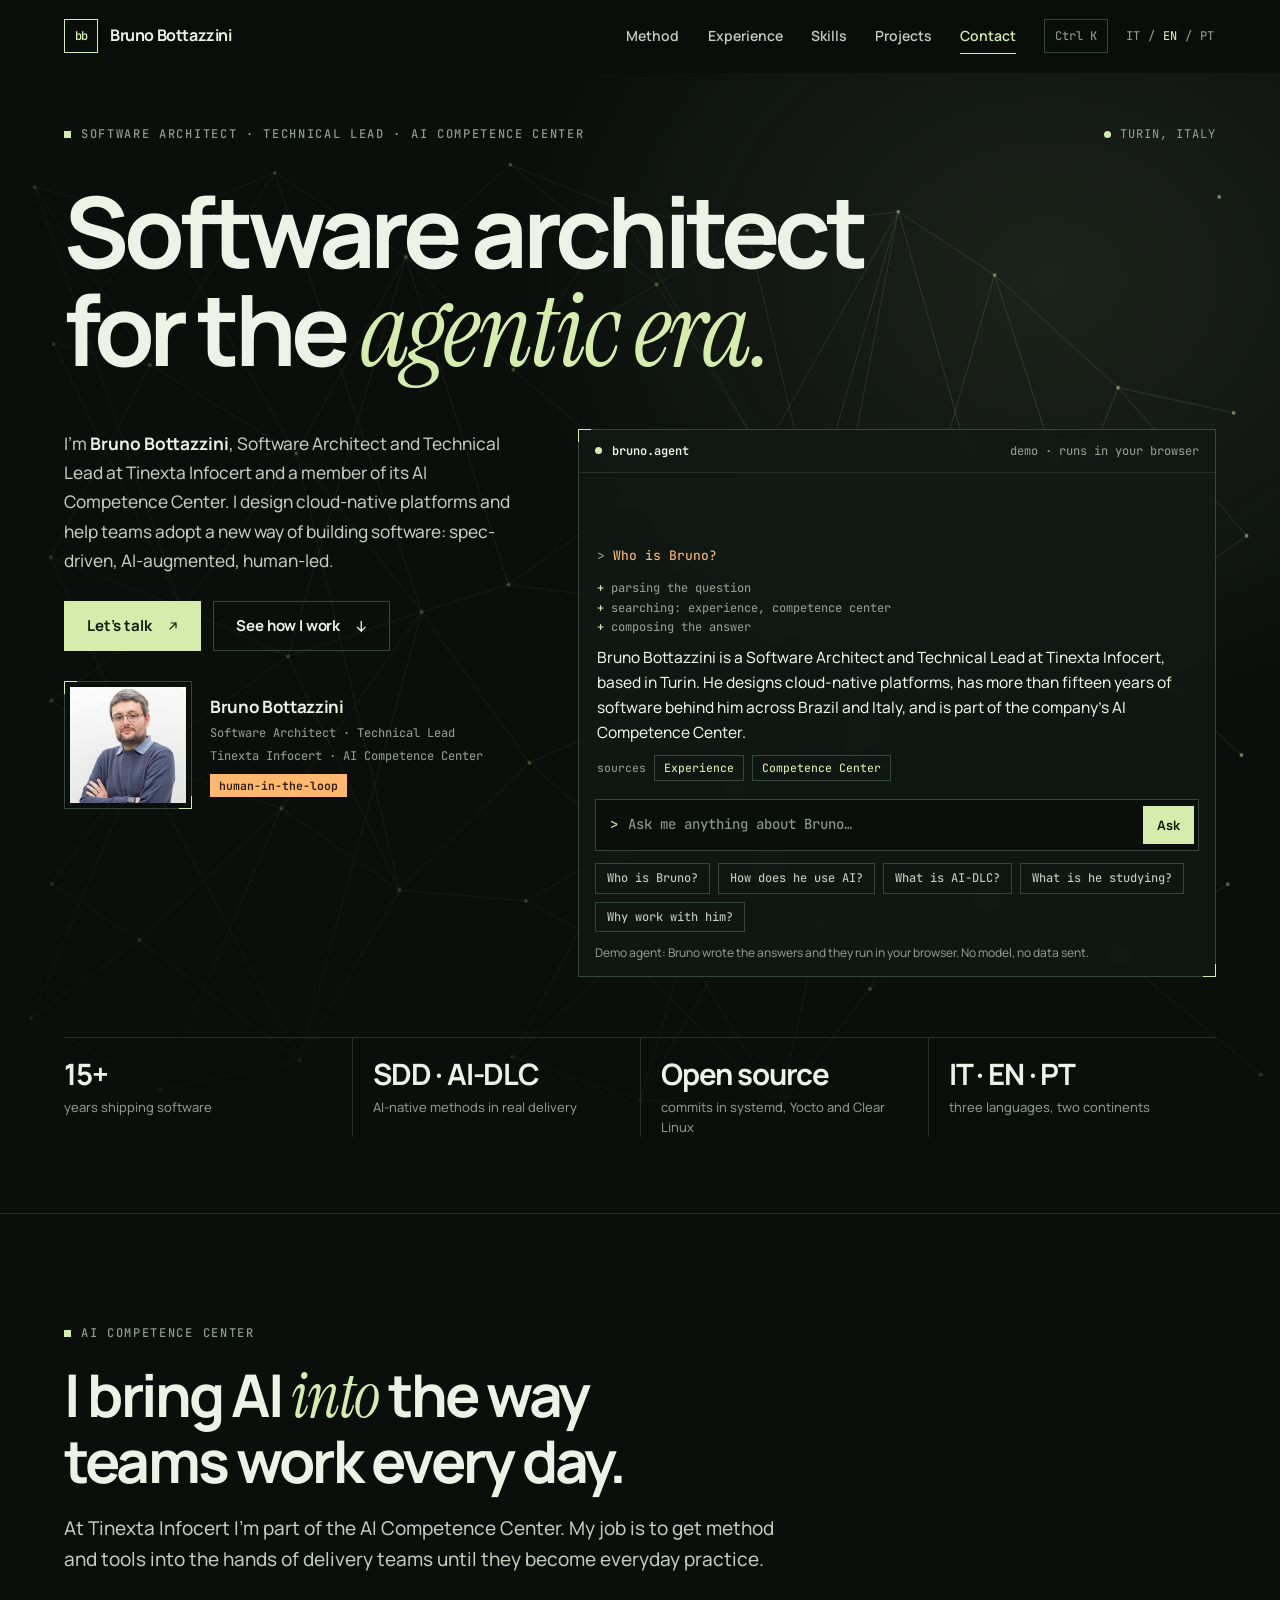
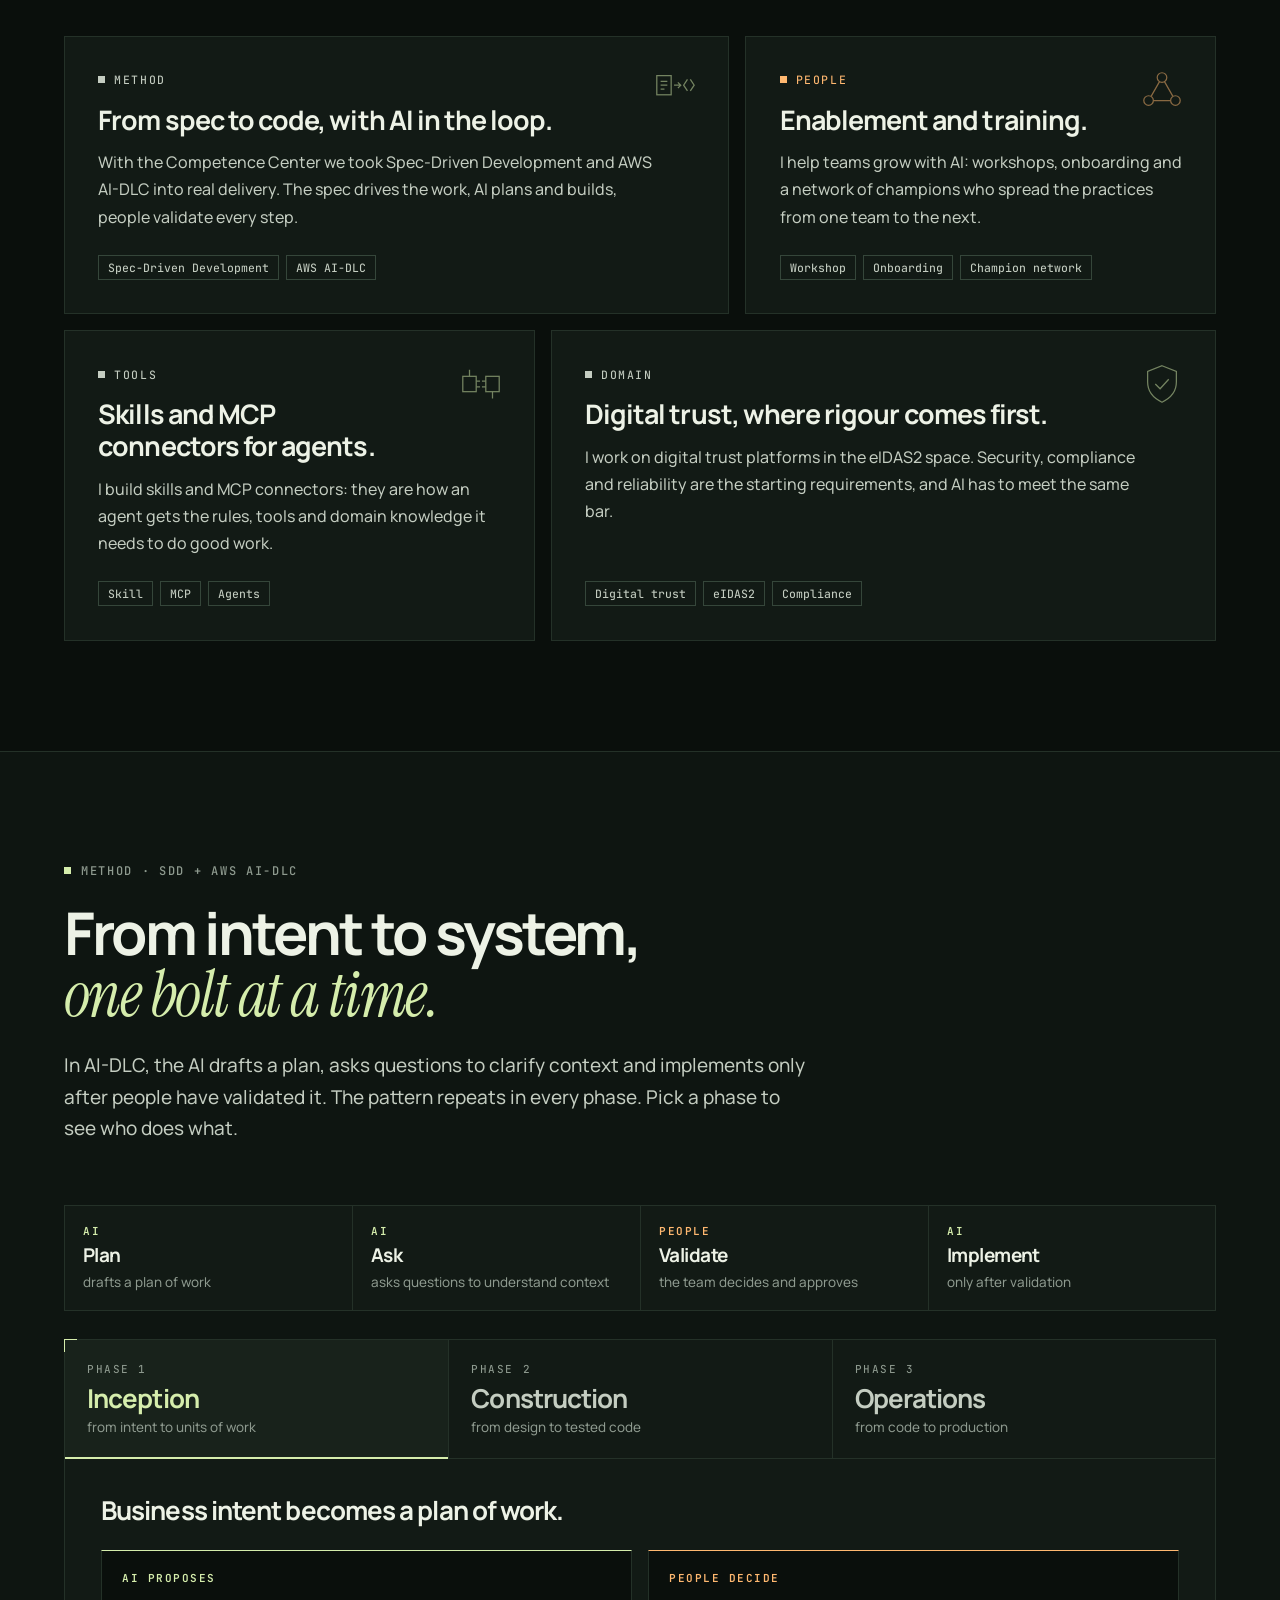
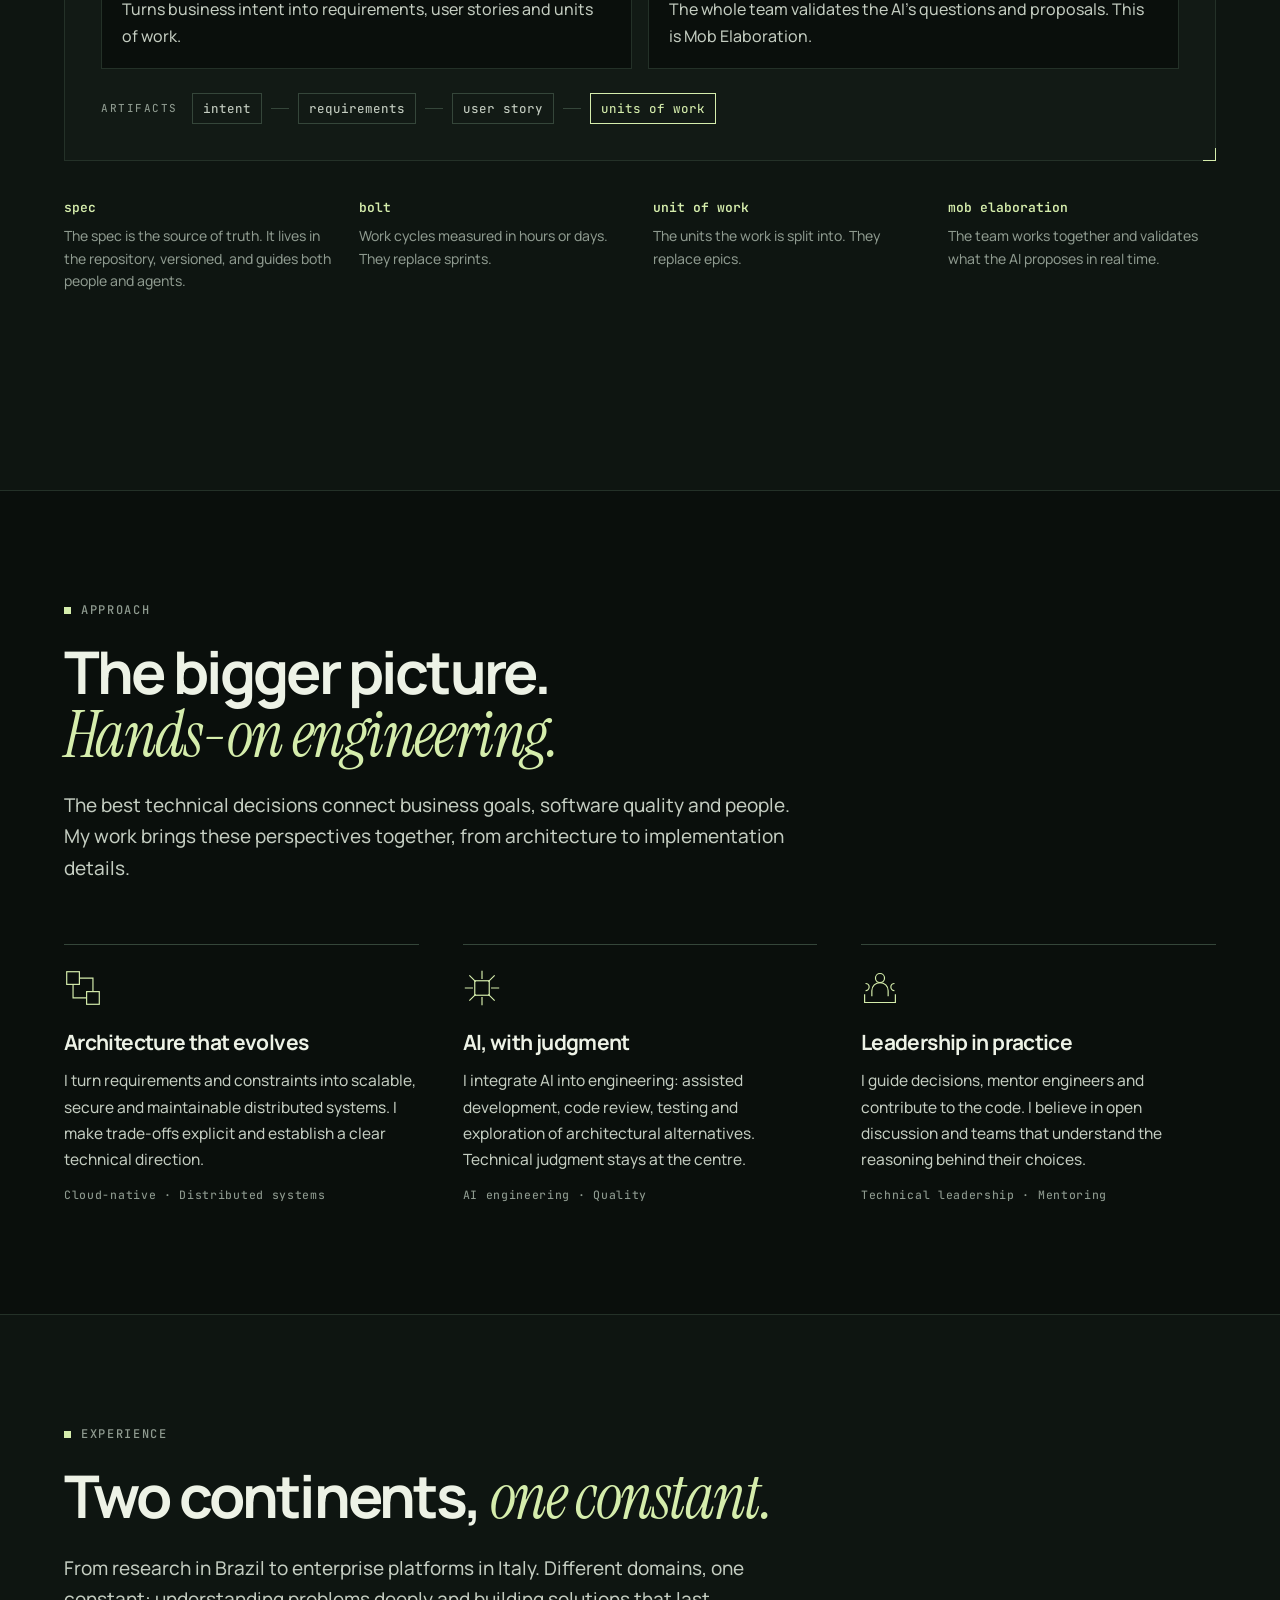
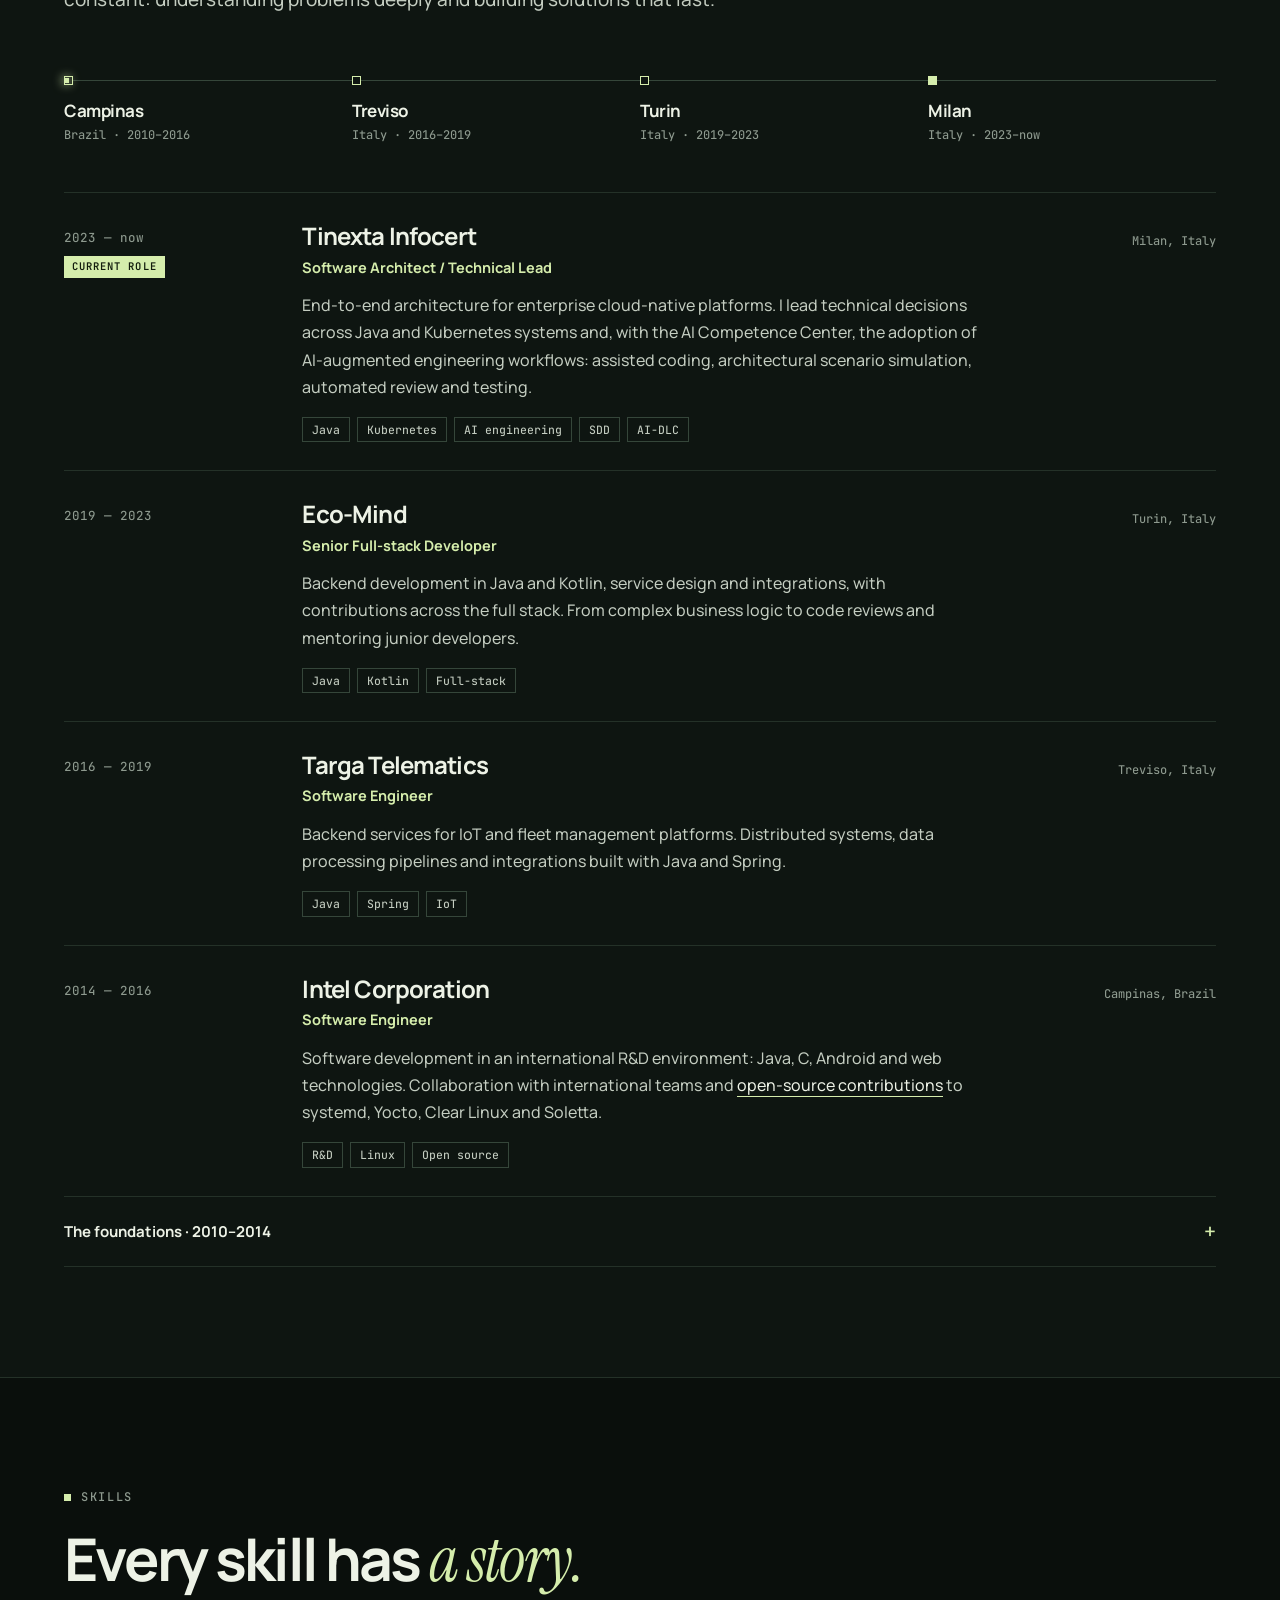
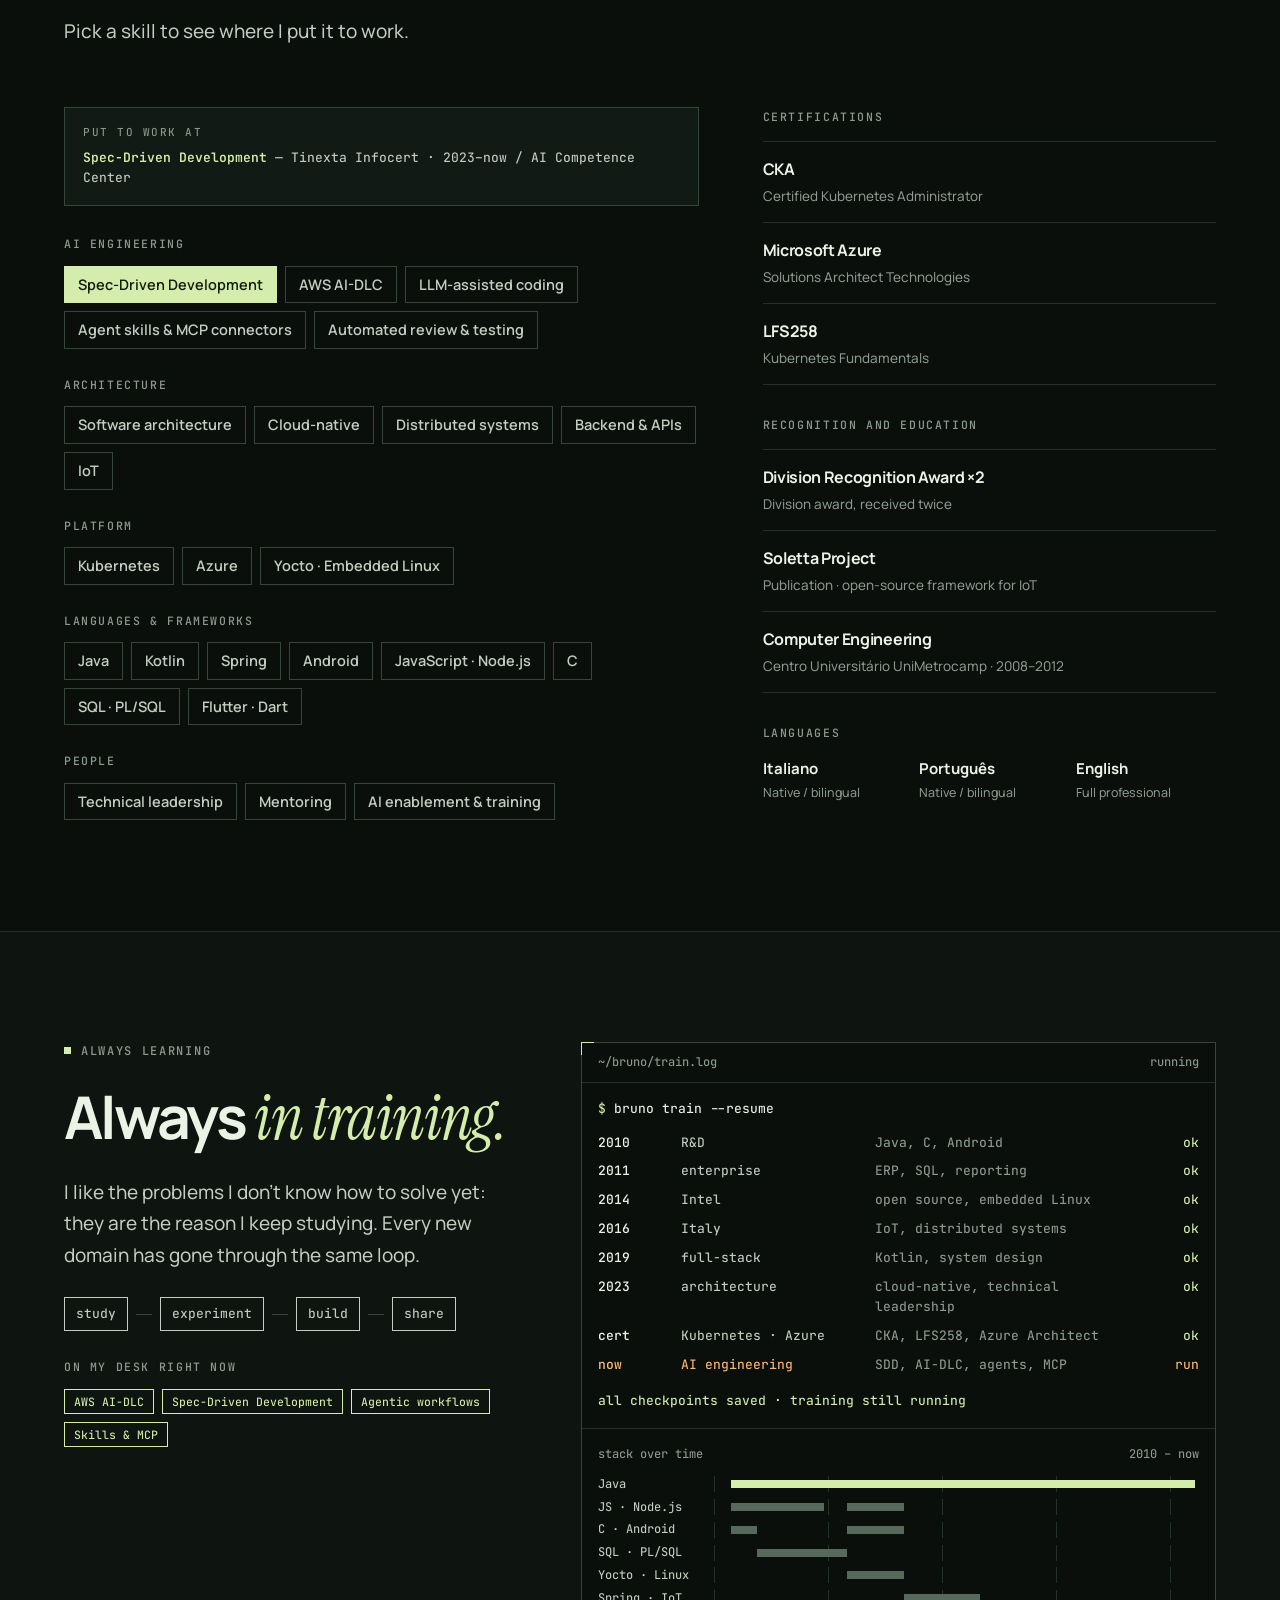
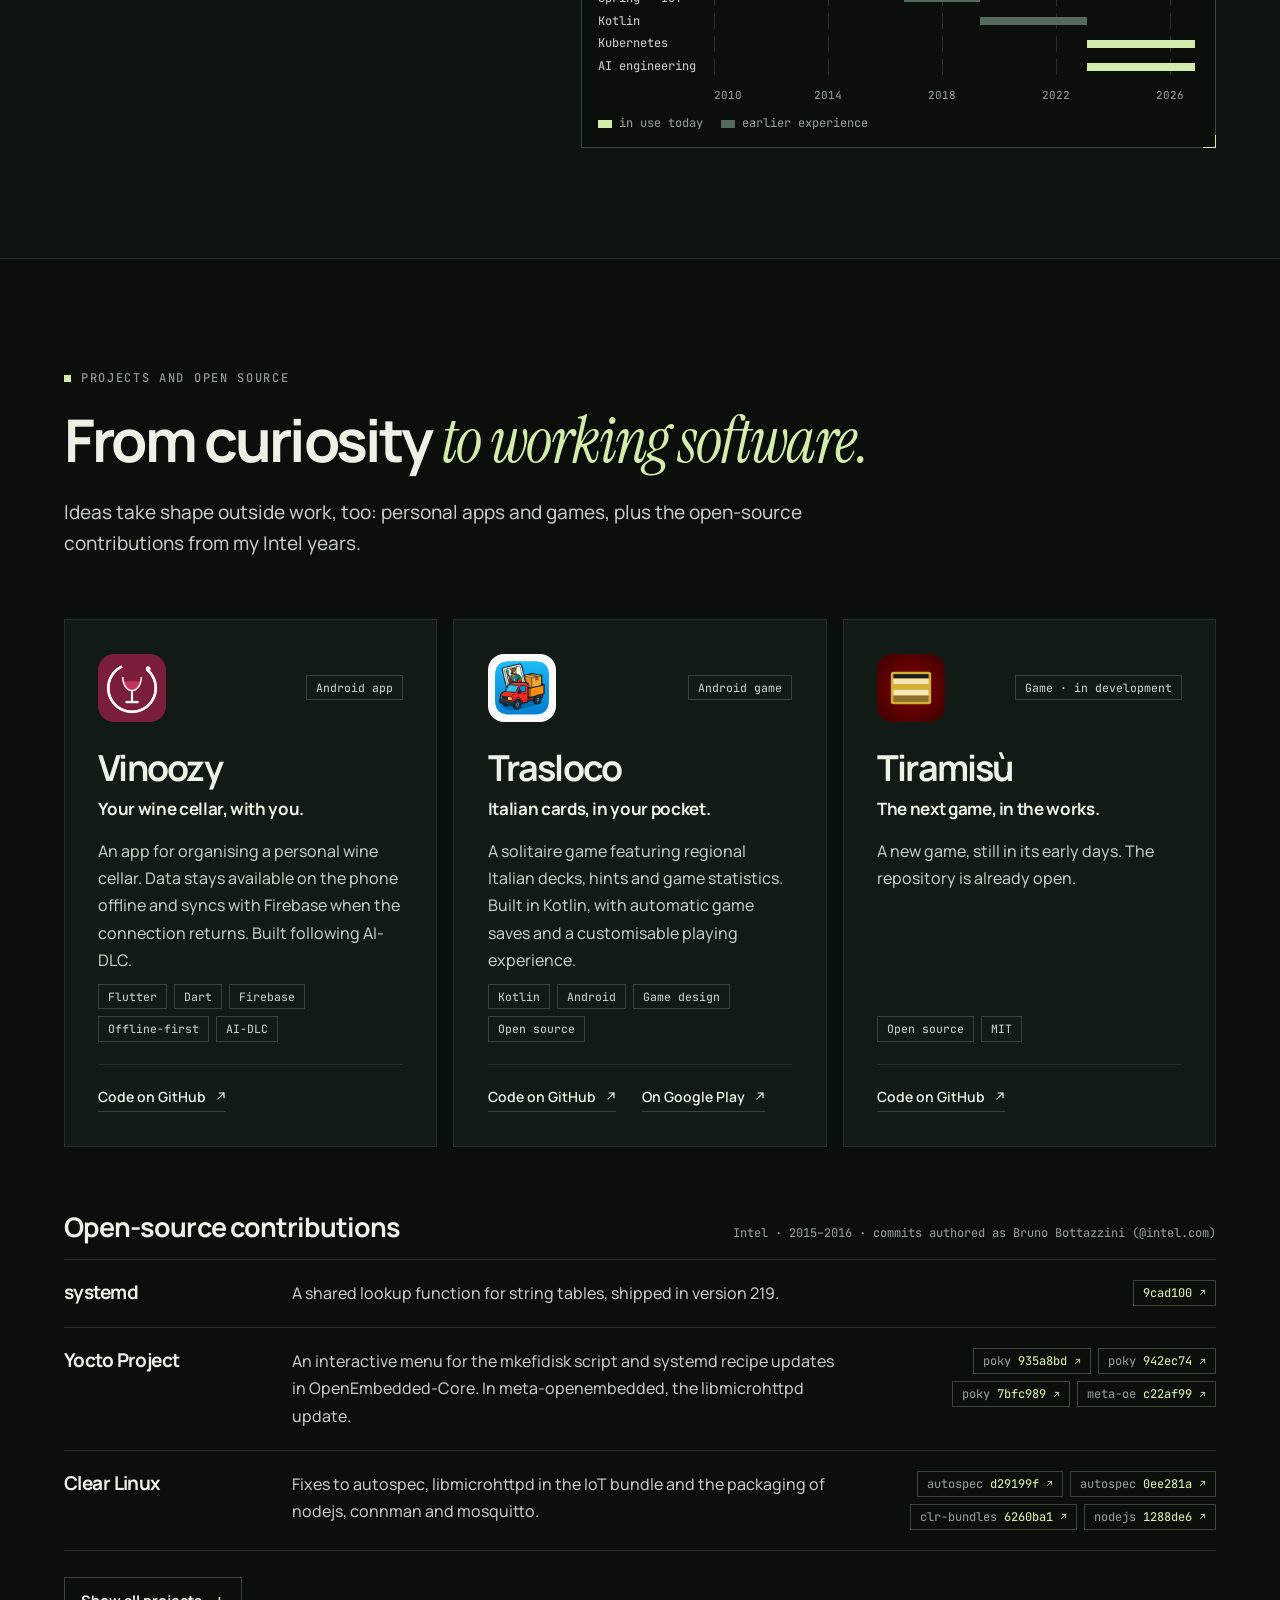
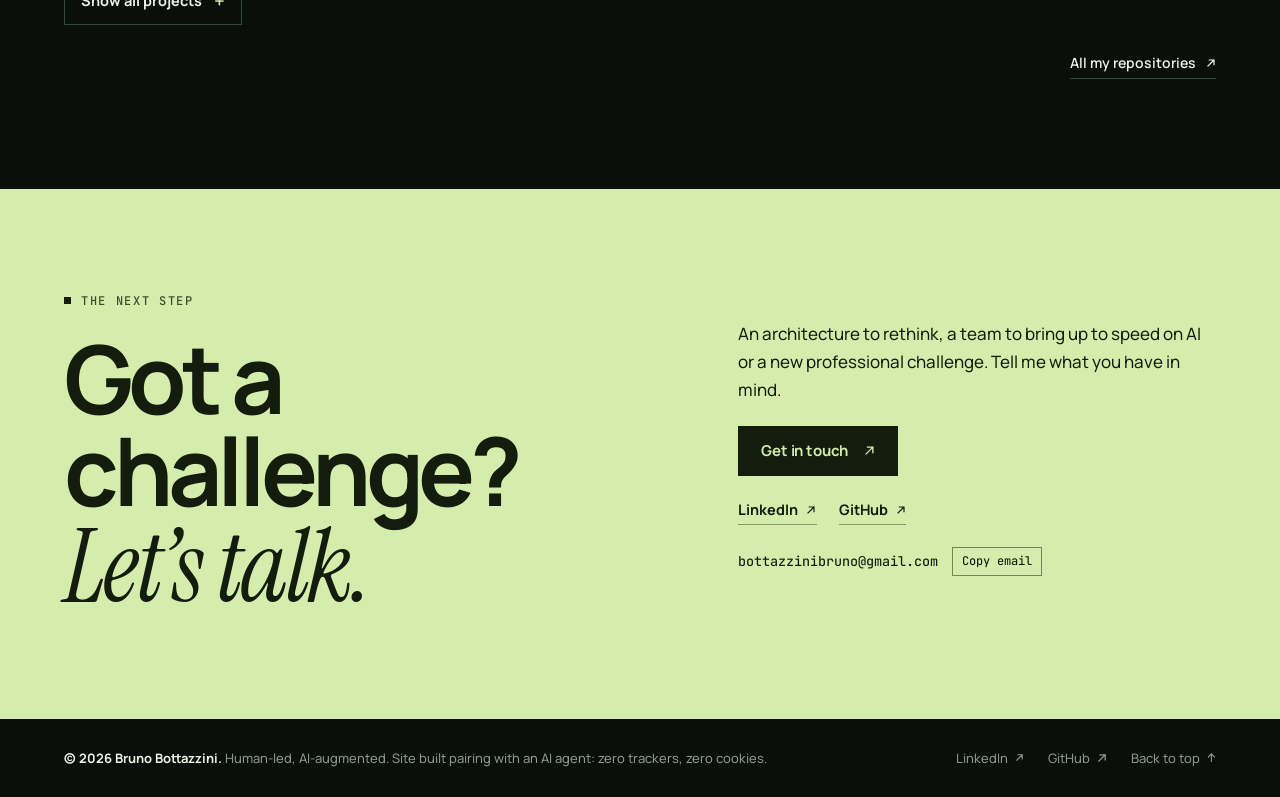
==== commit 89689ccb: "Show the Tiramisù logo on its project card - Add assets/projects/tiramisu.svg, copied unmodified fro" ====
--- a/en/index.html
+++ b/en/index.html
@@ -399,7 +399,7 @@
           <div class="project-links"><a class="text-link" href="https://github.com/brunobottazzini/Trasloco" target="_blank" rel="noopener noreferrer" aria-label="Code on GitHub: Trasloco">Code on GitHub <span class="i-arrow" aria-hidden="true"></span></a><a class="text-link" href="https://play.google.com/store/apps/details?id=com.bottazzini.trasloco" target="_blank" rel="noopener noreferrer">On Google Play <span class="i-arrow" aria-hidden="true"></span></a></div>
         </article>
         <article class="card spot project reveal" data-tilt style="--d:2" aria-labelledby="tiramisu-title">
-          <div class="project-top"><span class="project-glyph" aria-hidden="true">T</span><span class="tag">Game · in development</span></div>
+          <div class="project-top"><img src="../assets/projects/tiramisu.svg" alt="" width="68" height="68" loading="lazy"><span class="tag">Game · in development</span></div>
           <h3 id="tiramisu-title">Tiramisù</h3>
           <p class="project-tagline">The next game, in the works.</p>
           <p>A new game, still in its early days. The repository is already open.</p>
--- a/assets/style.css
+++ b/assets/style.css
@@ -361,7 +361,6 @@
 .project{gap:0;transform-style:preserve-3d;transition:border-color .3s,transform .35s var(--ease)}
 .project-top{display:flex;justify-content:space-between;align-items:center;gap:16px;margin-bottom:26px}
 .project-top img{width:68px;height:68px;border-radius:16px;object-fit:cover}
-.project-glyph{display:grid;place-items:center;width:68px;height:68px;border:1px solid var(--ai);border-radius:16px;font-family:var(--serif);font-style:italic;font-size:40px;line-height:1;color:var(--ai)}
 .project h3{font-size:clamp(28px,2.8vw,36px);letter-spacing:-.05em;line-height:1.1}
 .project-tagline{margin:8px 0 14px;font-size:17px;font-weight:700;letter-spacing:-.02em;color:var(--fg)!important}
 .project-links{display:flex;flex-wrap:wrap;gap:12px 26px;margin-top:22px;padding-top:20px;border-top:1px solid var(--line)}
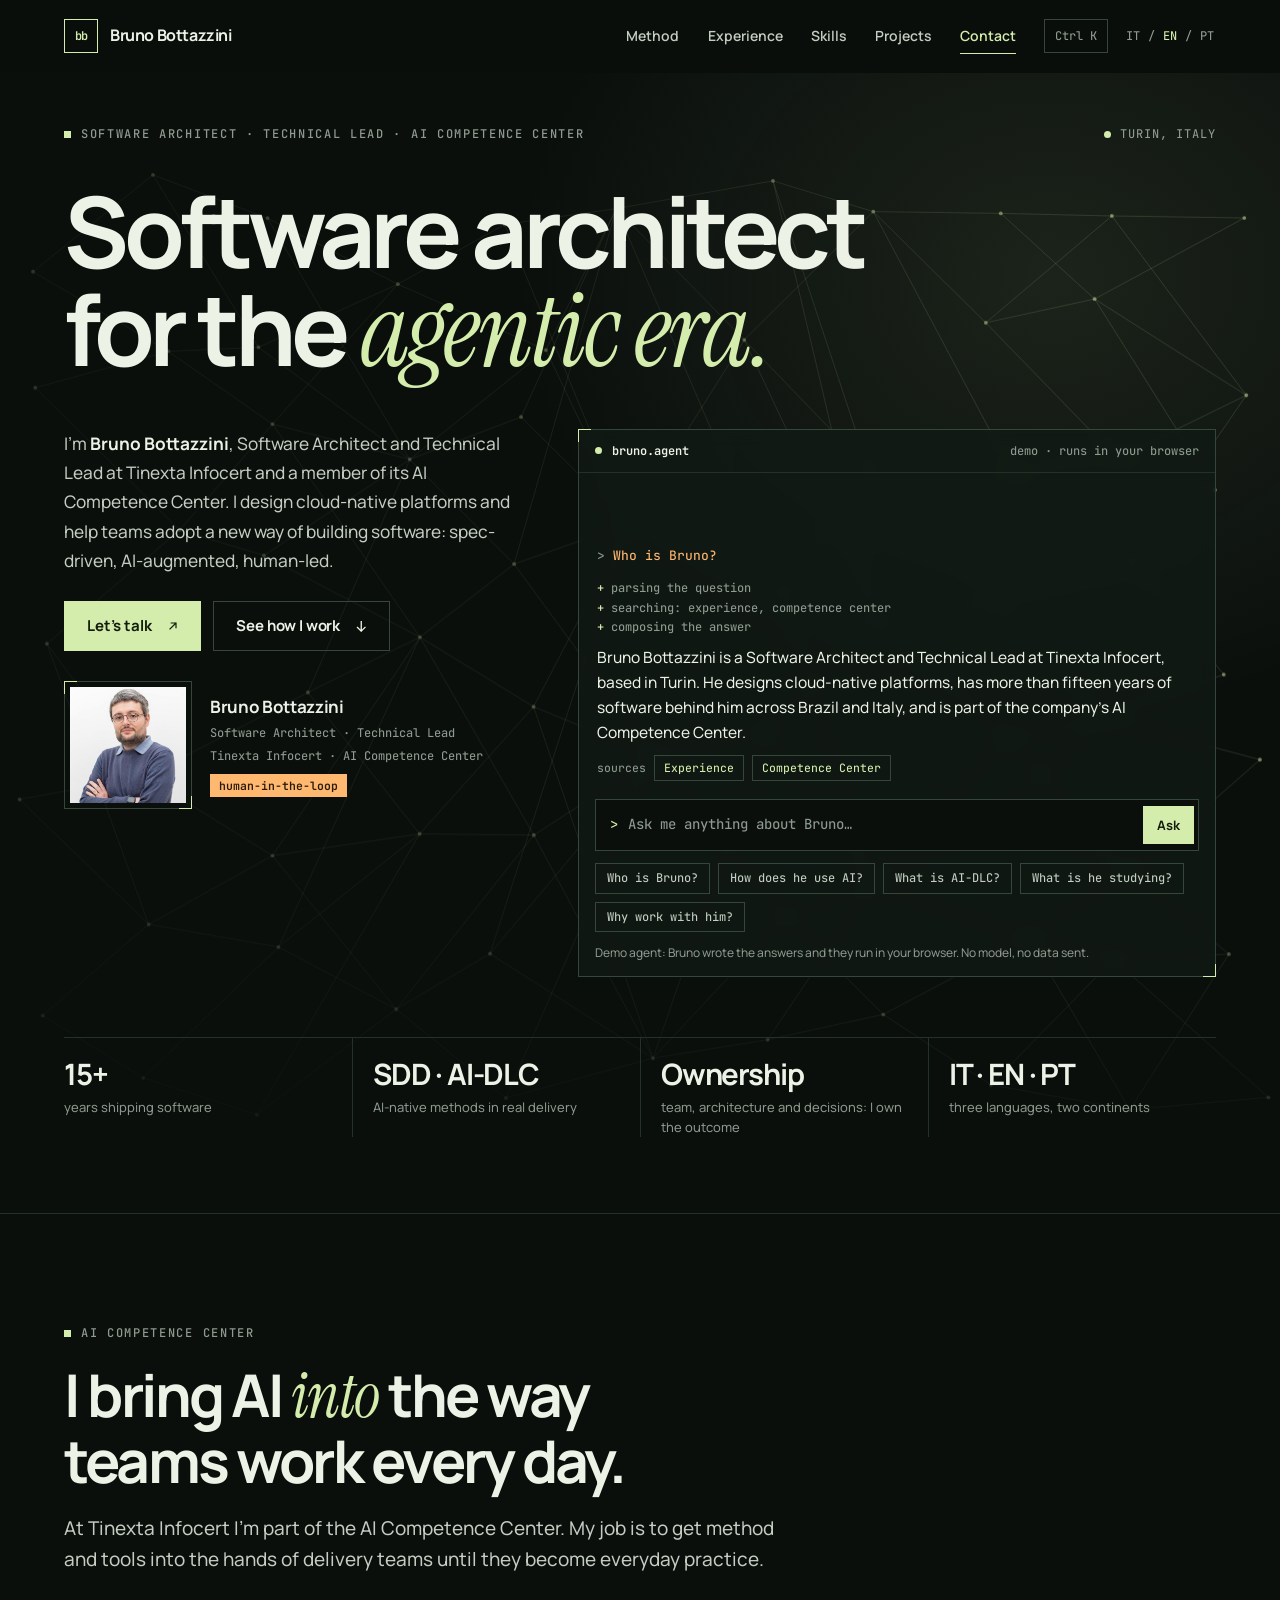
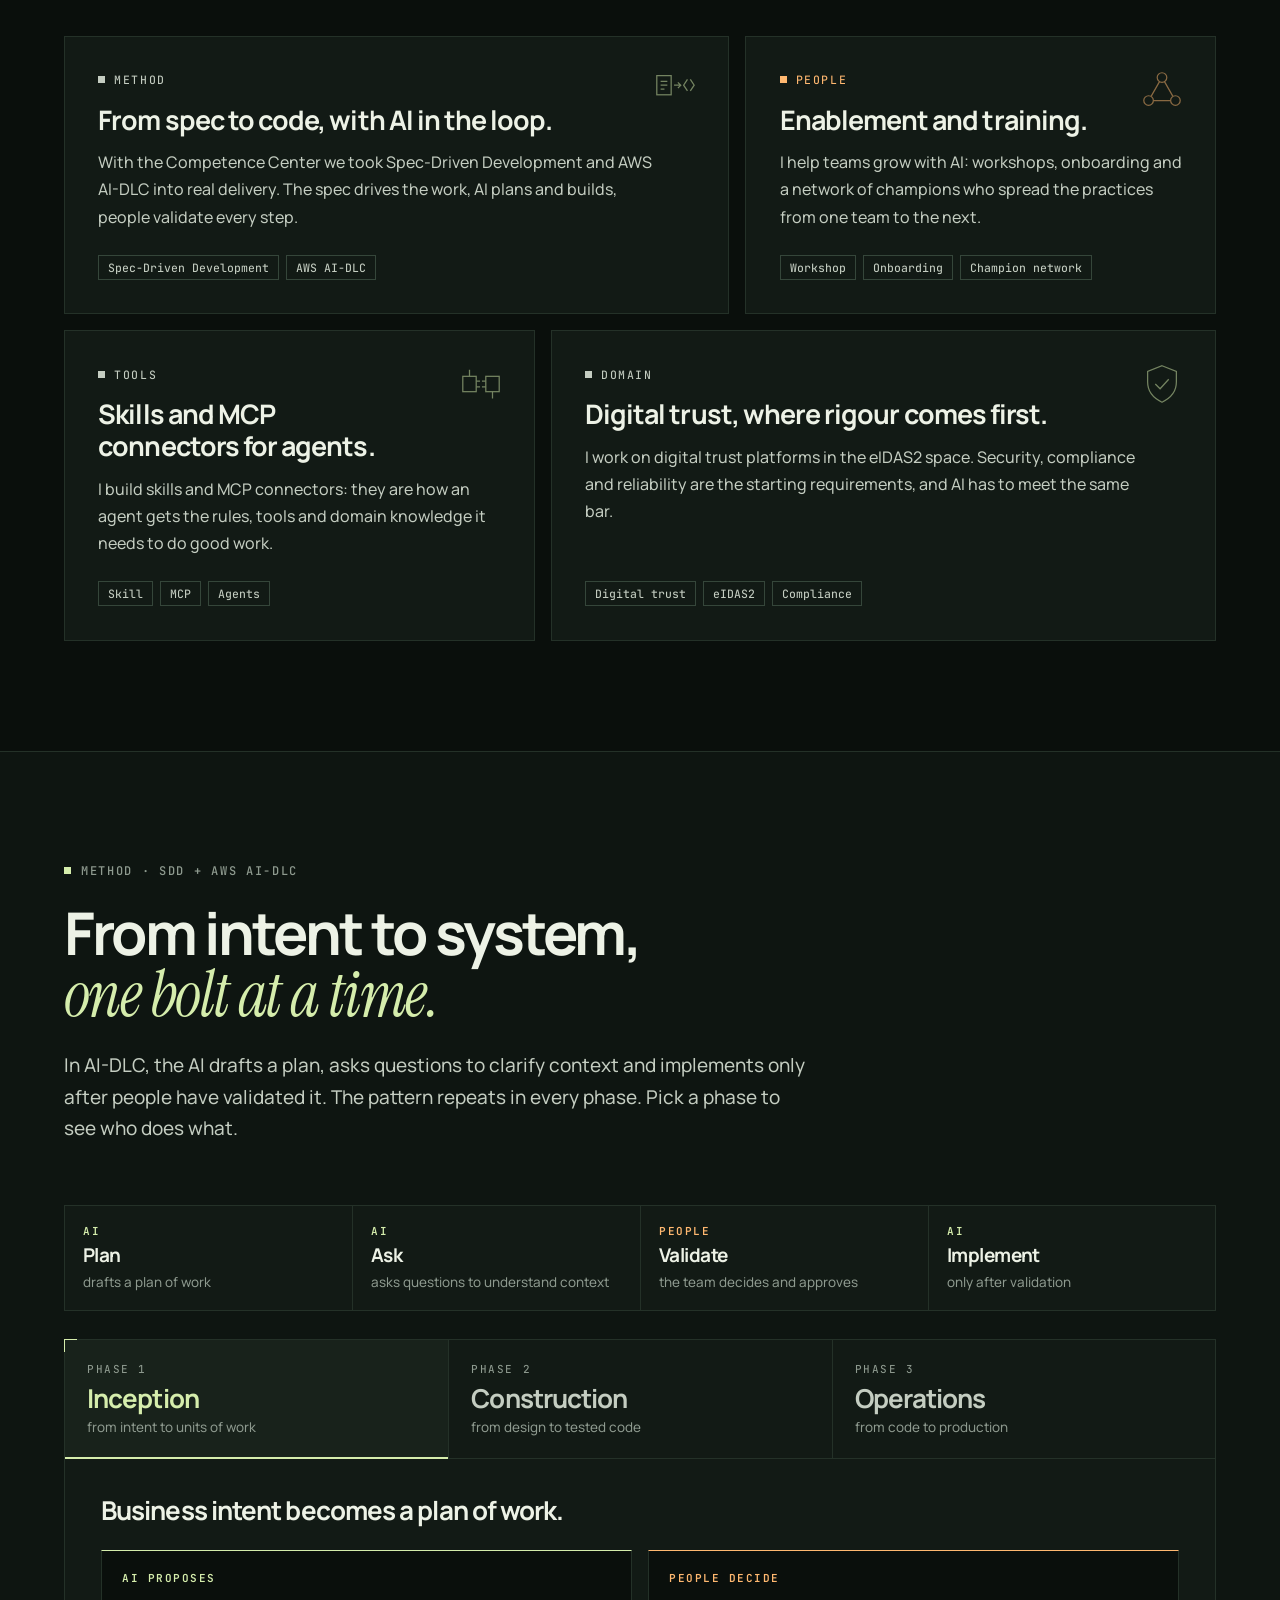
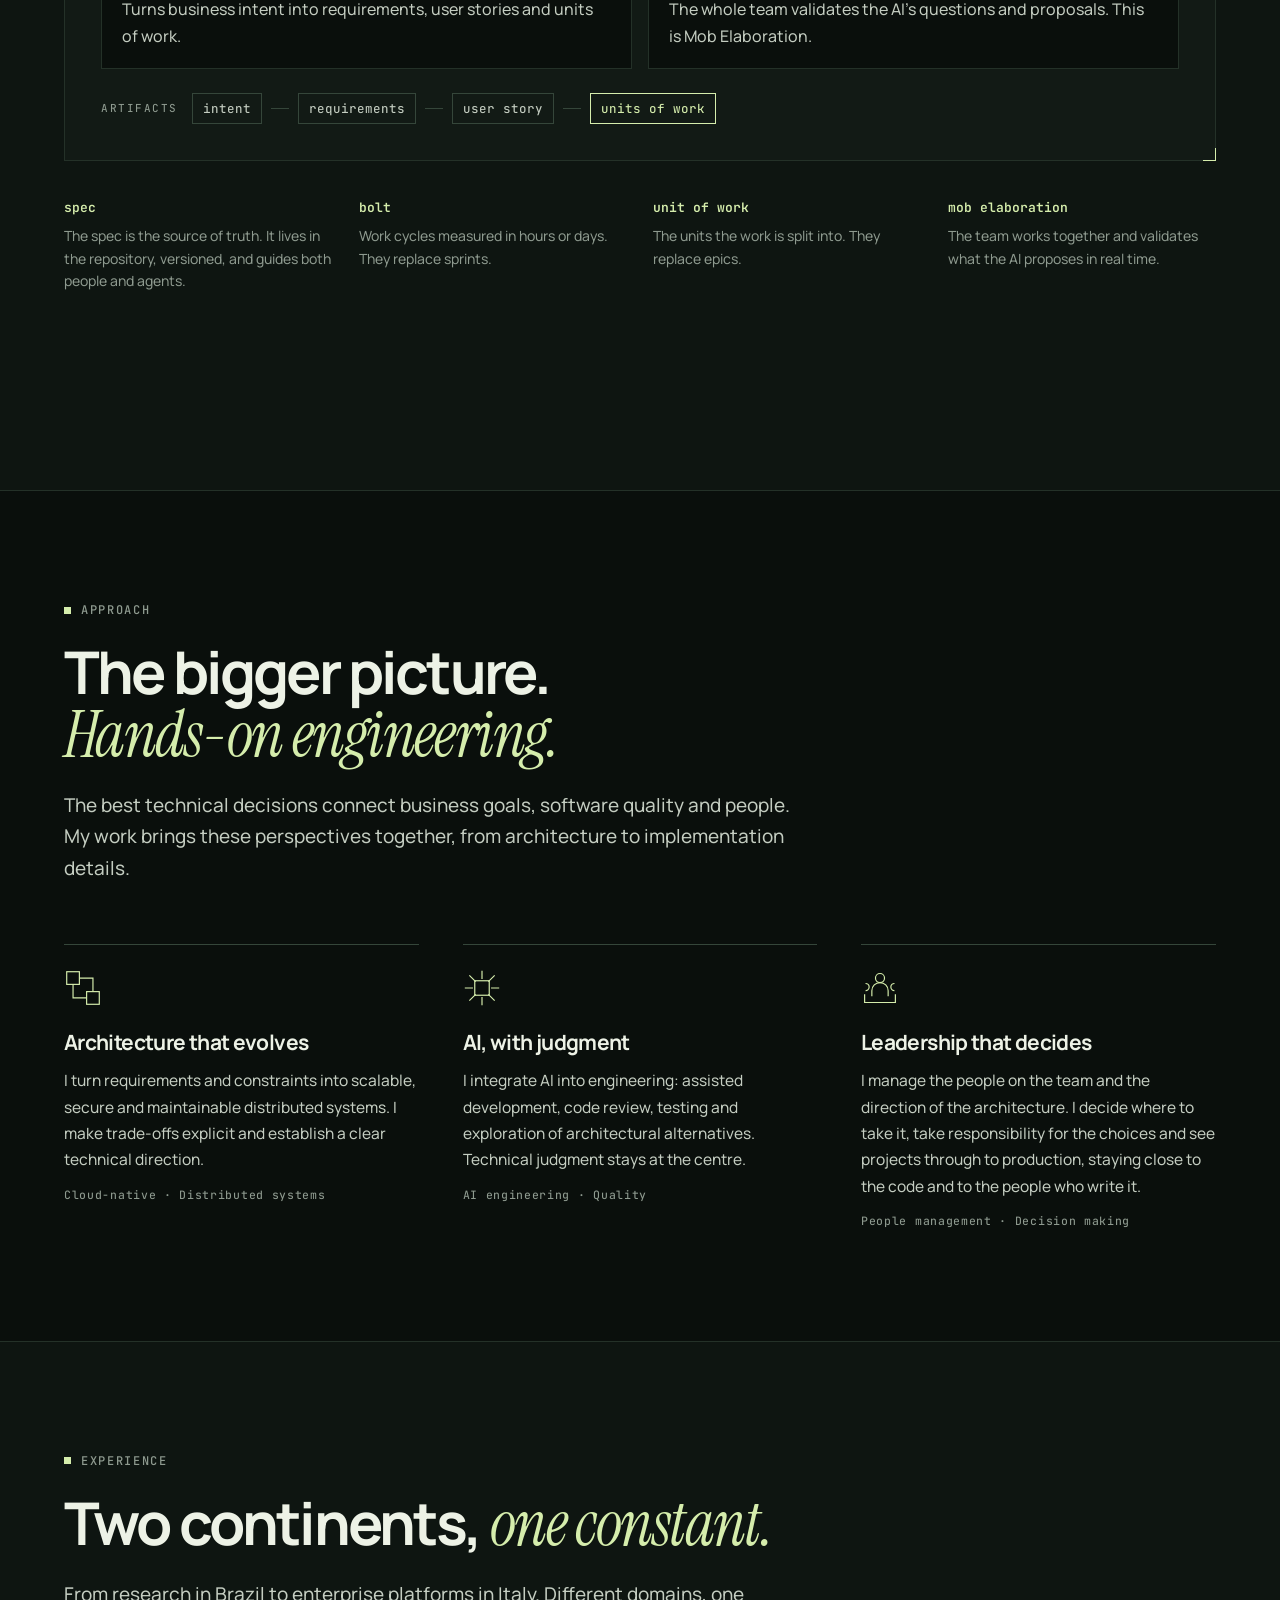
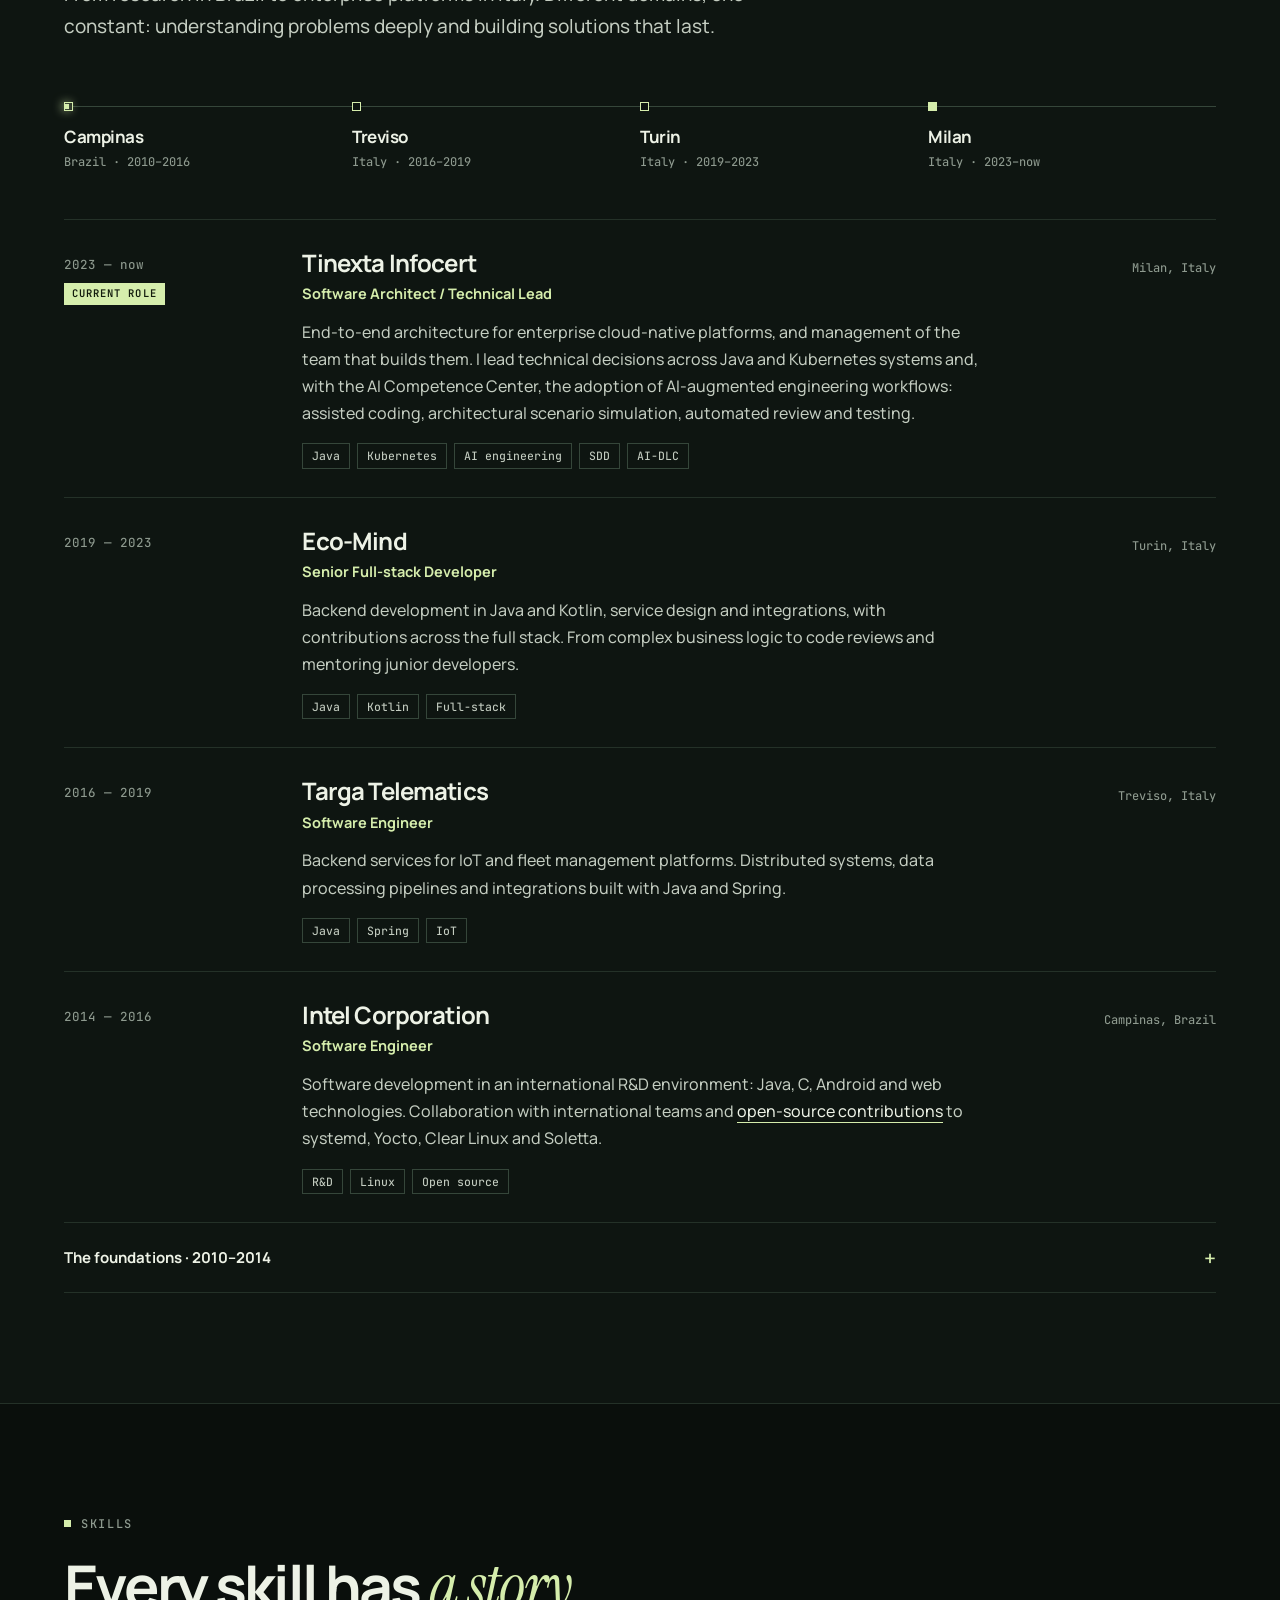
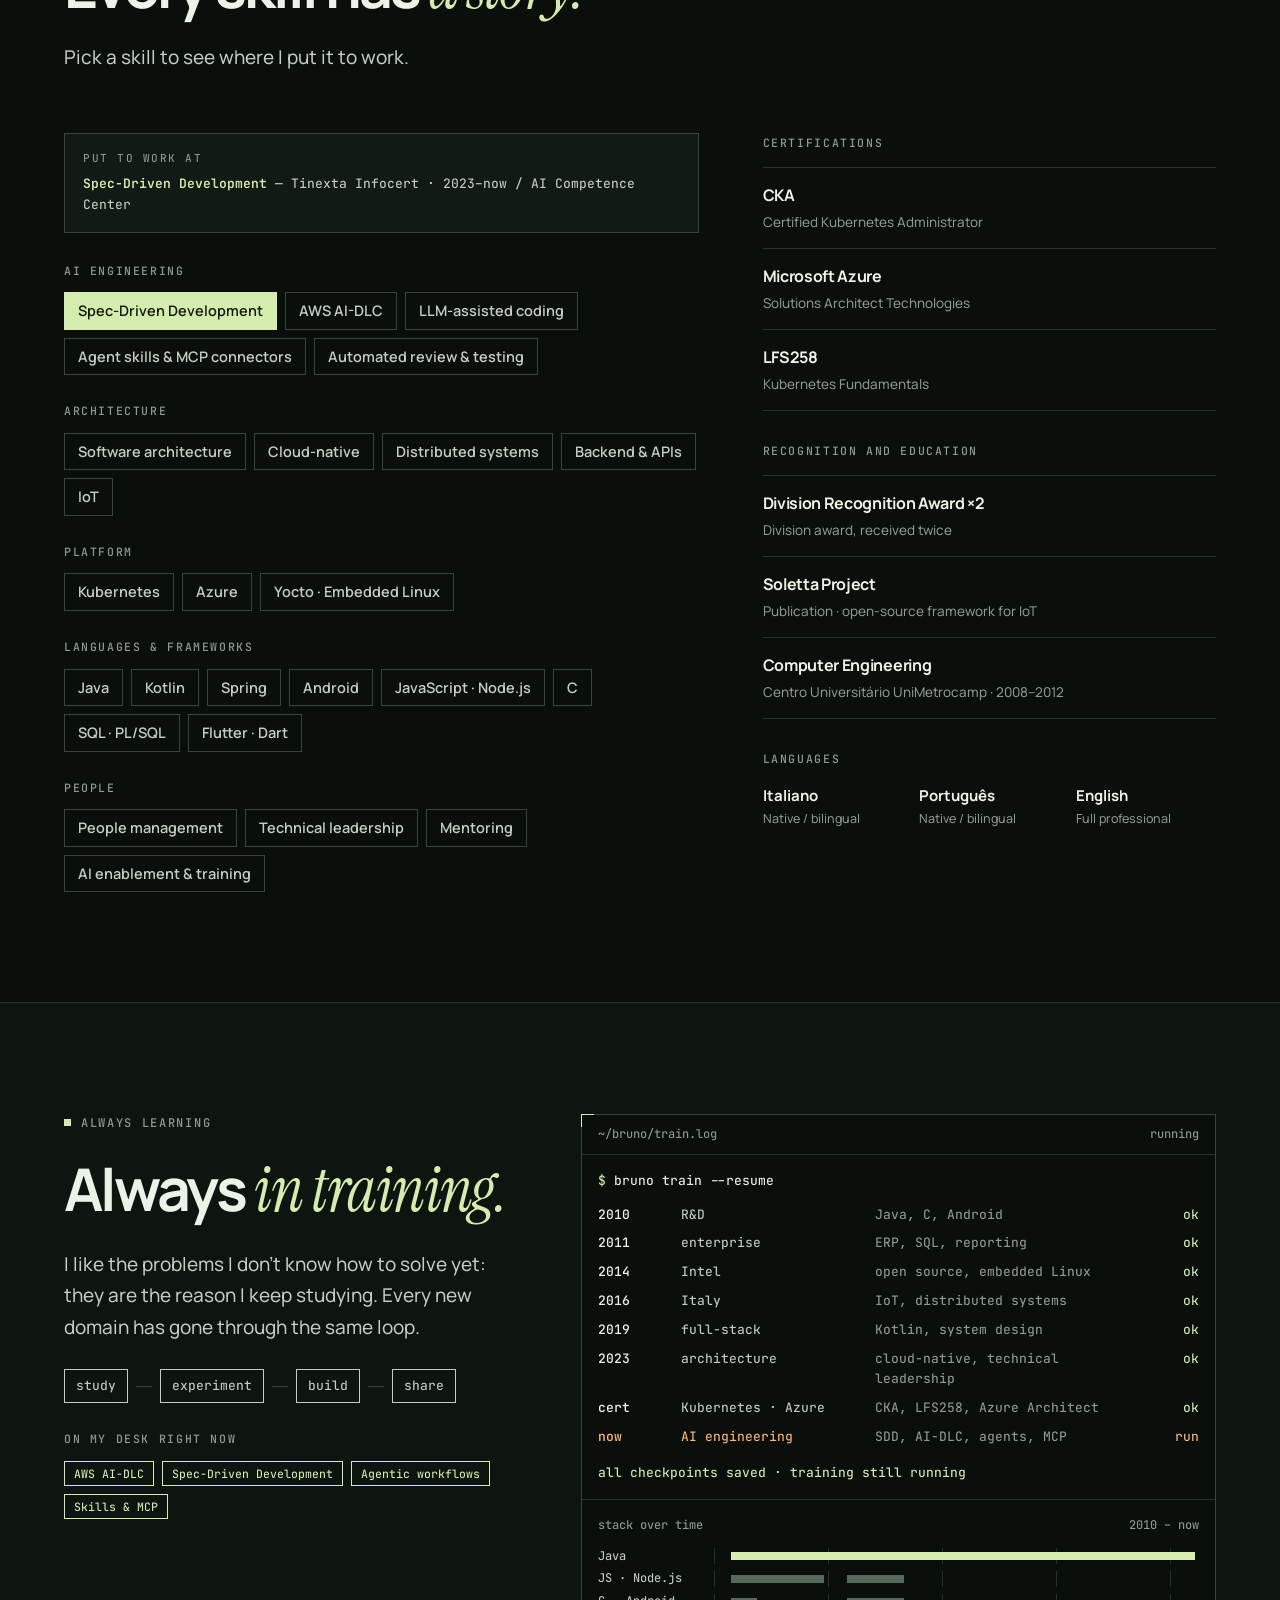
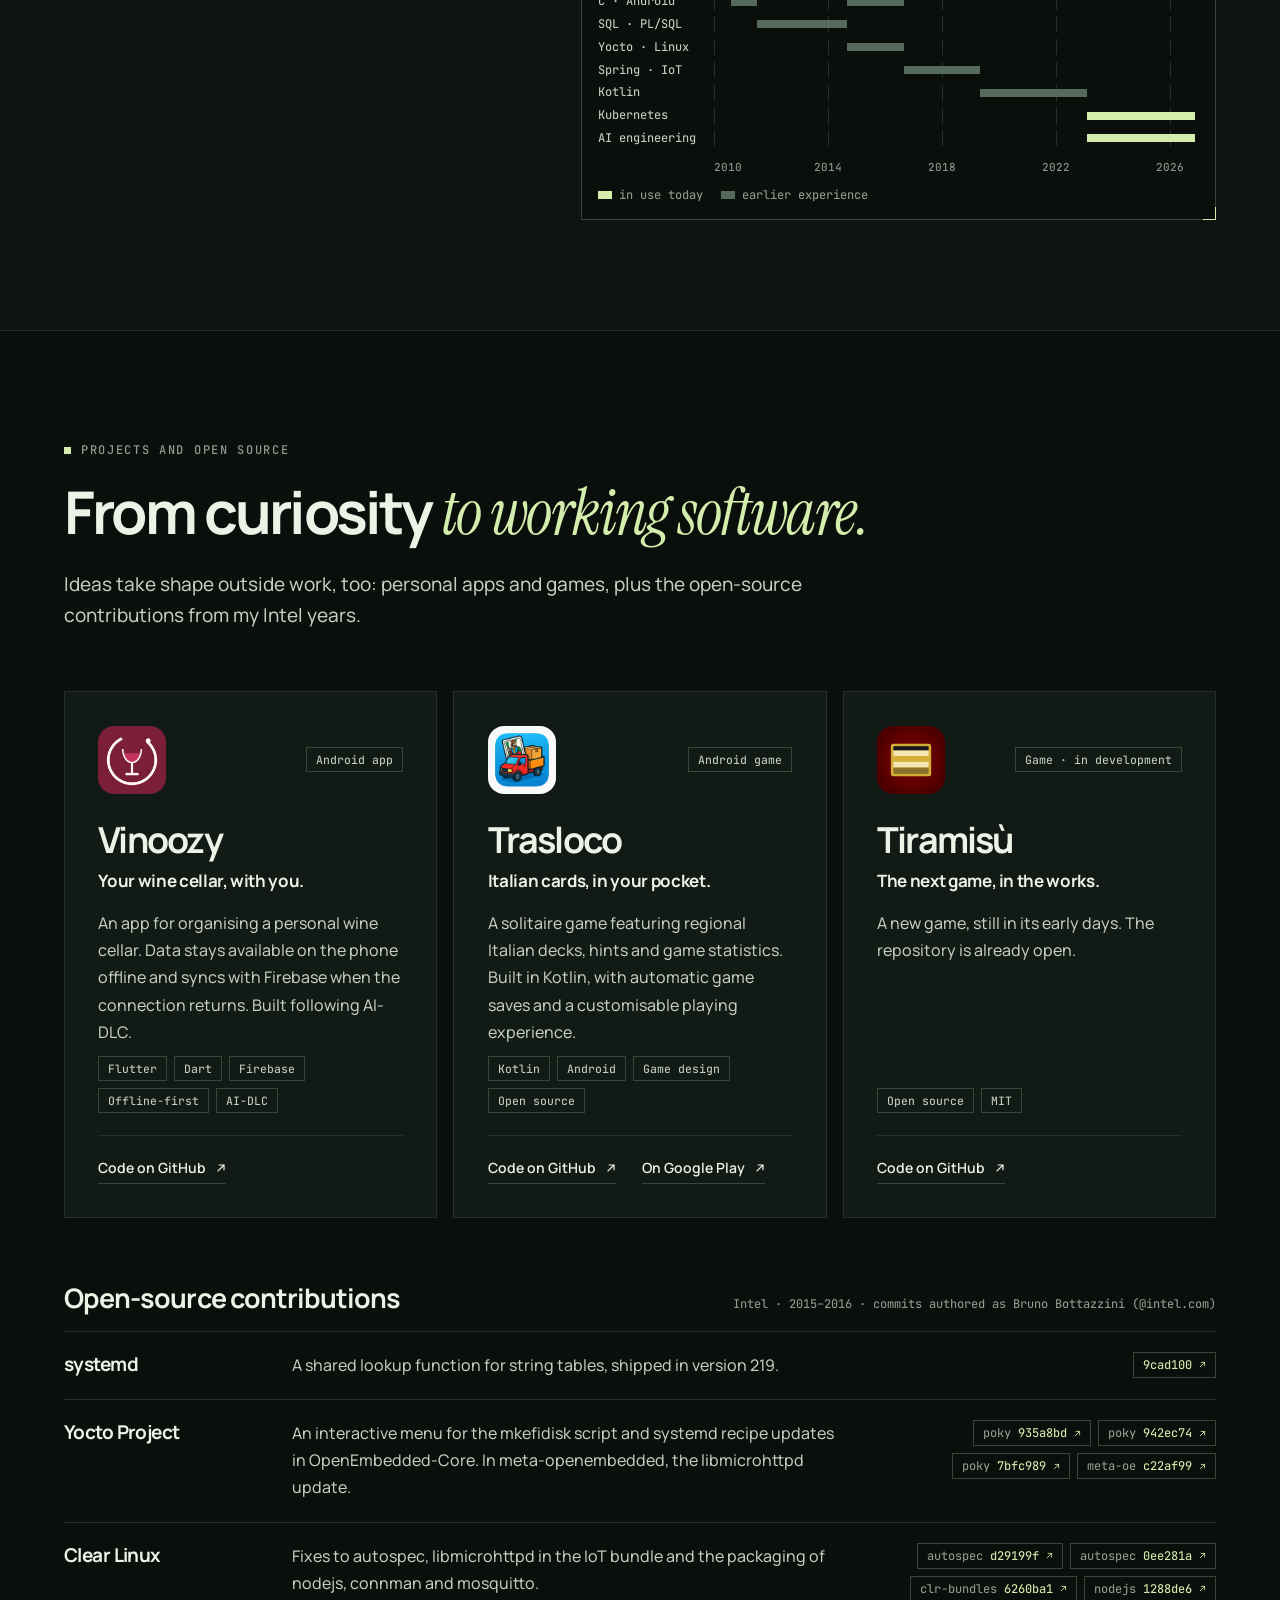
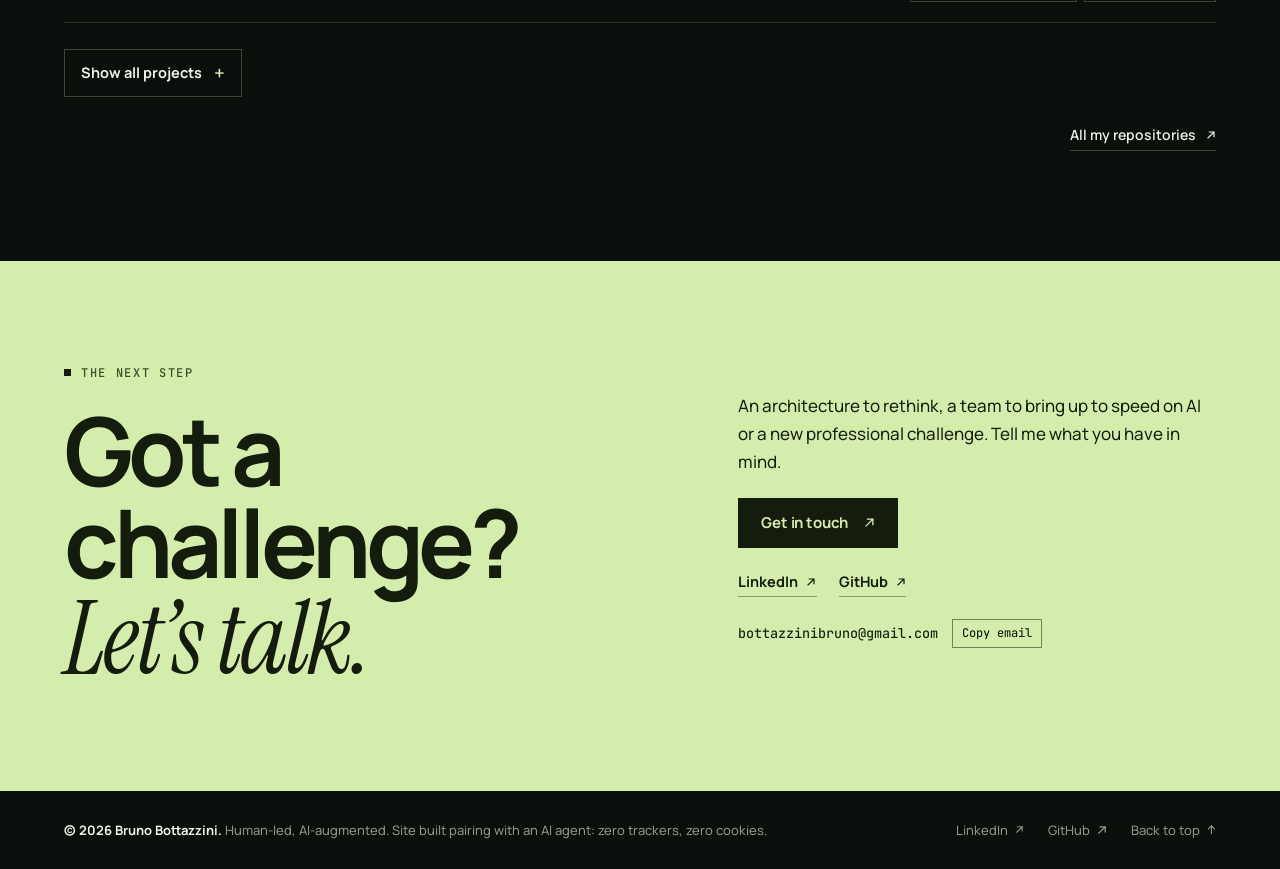
==== commit 98965730: "Convey ownership: people, architecture and decision making - Hero: the third headline fact is now "O" ====
--- a/en/index.html
+++ b/en/index.html
@@ -30,9 +30,9 @@
   <meta name="twitter:image" content="https://brunobottazzini.github.io/assets/social-preview.jpg">
   <link rel="icon" href="../assets/favicon.svg" type="image/svg+xml">
   <link rel="preload" href="../assets/fonts/manrope-var.woff2" as="font" type="font/woff2" crossorigin>
-  <link rel="stylesheet" href="../assets/style.css?v=4">
+  <link rel="stylesheet" href="../assets/style.css?v=5">
   <script>document.documentElement.classList.add('js')</script>
-  <script src="../assets/script.js?v=4" defer></script>
+  <script src="../assets/script.js?v=5" defer></script>
   <script type="application/ld+json">{"@context": "https://schema.org", "@type": "Person", "name": "Bruno Bottazzini", "url": "https://brunobottazzini.github.io/en/", "image": "https://brunobottazzini.github.io/assets/bruno-bottazzini.jpg", "jobTitle": "Software Architect & Technical Lead", "description": "Software Architect and Technical Lead at Tinexta Infocert, member of its AI Competence Center. I design cloud-native systems and bring Spec-Driven Development and AWS AI-DLC to engineering teams.", "sameAs": ["https://www.linkedin.com/in/brunobottazzini/", "https://github.com/brunobottazzini"], "knowsLanguage": ["it", "en", "pt"], "knowsAbout": ["Software Architecture", "Spec-Driven Development", "AI-Driven Development Lifecycle (AI-DLC)", "AI-assisted engineering", "Kubernetes", "Java", "Cloud-native systems", "Embedded Linux", "Open source"], "worksFor": {"@type": "Organization", "name": "Tinexta Infocert"}, "homeLocation": {"@type": "Place", "name": "Turin, Italy"}}</script>
 </head>
 <body id="top">
@@ -110,7 +110,7 @@
       <dl class="facts">
         <div class="fact"><dt>years shipping software</dt><dd>15+</dd></div>
         <div class="fact"><dt>AI-native methods in real delivery</dt><dd>SDD · AI-DLC</dd></div>
-        <div class="fact"><dt>commits in systemd, Yocto and Clear Linux</dt><dd>Open source</dd></div>
+        <div class="fact"><dt>team, architecture and decisions: I own the outcome</dt><dd>Ownership</dd></div>
         <div class="fact"><dt>three languages, two continents</dt><dd>IT · EN · PT</dd></div>
       </dl>
     </div>
@@ -235,7 +235,7 @@
         </article>
         <article class="principle reveal" style="--d:2">
           <svg viewBox="0 0 42 42" aria-hidden="true"><circle cx="21" cy="10" r="5"/><path d="M12 30v-6a9 9 0 0 1 18 0v6M5 16a4 4 0 0 1 0 8M37 16a4 4 0 0 0 0 8M4 28v9h34v-9"/></svg>
-          <h3>Leadership in practice</h3><p>I guide decisions, mentor engineers and contribute to the code. I believe in open discussion and teams that understand the reasoning behind their choices.</p><p class="kick">Technical leadership · Mentoring</p>
+          <h3>Leadership that decides</h3><p>I manage the people on the team and the direction of the architecture. I decide where to take it, take responsibility for the choices and see projects through to production, staying close to the code and to the people who write it.</p><p class="kick">People management · Decision making</p>
         </article>
       </div>
     </div>
@@ -259,7 +259,7 @@
         <span class="route-run" aria-hidden="true"></span>
       </div>
       <div class="timeline">
-        <article class="career reveal" data-role="infocert"><div class="career-date"><span>2023 — now</span><span class="now">Current role</span></div><div><div class="career-title"><h3>Tinexta Infocert</h3><span class="career-place">Milan, Italy</span></div><p class="career-role">Software Architect / Technical Lead</p><p class="career-text">End-to-end architecture for enterprise cloud-native platforms. I lead technical decisions across Java and Kubernetes systems and, with the AI Competence Center, the adoption of AI-augmented engineering workflows: assisted coding, architectural scenario simulation, automated review and testing.</p><div class="career-tech"><span class="tag">Java</span><span class="tag">Kubernetes</span><span class="tag">AI engineering</span><span class="tag">SDD</span><span class="tag">AI-DLC</span></div></div></article>
+        <article class="career reveal" data-role="infocert"><div class="career-date"><span>2023 — now</span><span class="now">Current role</span></div><div><div class="career-title"><h3>Tinexta Infocert</h3><span class="career-place">Milan, Italy</span></div><p class="career-role">Software Architect / Technical Lead</p><p class="career-text">End-to-end architecture for enterprise cloud-native platforms, and management of the team that builds them. I lead technical decisions across Java and Kubernetes systems and, with the AI Competence Center, the adoption of AI-augmented engineering workflows: assisted coding, architectural scenario simulation, automated review and testing.</p><div class="career-tech"><span class="tag">Java</span><span class="tag">Kubernetes</span><span class="tag">AI engineering</span><span class="tag">SDD</span><span class="tag">AI-DLC</span></div></div></article>
         <article class="career reveal" data-role="ecomind"><div class="career-date"><span>2019 — 2023</span></div><div><div class="career-title"><h3>Eco-Mind</h3><span class="career-place">Turin, Italy</span></div><p class="career-role">Senior Full-stack Developer</p><p class="career-text">Backend development in Java and Kotlin, service design and integrations, with contributions across the full stack. From complex business logic to code reviews and mentoring junior developers.</p><div class="career-tech"><span class="tag">Java</span><span class="tag">Kotlin</span><span class="tag">Full-stack</span></div></div></article>
         <article class="career reveal" data-role="targa"><div class="career-date"><span>2016 — 2019</span></div><div><div class="career-title"><h3>Targa Telematics</h3><span class="career-place">Treviso, Italy</span></div><p class="career-role">Software Engineer</p><p class="career-text">Backend services for IoT and fleet management platforms. Distributed systems, data processing pipelines and integrations built with Java and Spring.</p><div class="career-tech"><span class="tag">Java</span><span class="tag">Spring</span><span class="tag">IoT</span></div></div></article>
         <article class="career reveal" data-role="intel"><div class="career-date"><span>2014 — 2016</span></div><div><div class="career-title"><h3>Intel Corporation</h3><span class="career-place">Campinas, Brazil</span></div><p class="career-role">Software Engineer</p><p class="career-text">Software development in an international R&amp;D environment: Java, C, Android and web technologies. Collaboration with international teams and <a href="#opensource">open-source contributions</a> to systemd, Yocto, Clear Linux and Soletta.</p><div class="career-tech"><span class="tag">R&amp;D</span><span class="tag">Linux</span><span class="tag">Open source</span></div></div></article>
@@ -289,7 +289,7 @@
             <div class="skill-group"><h3 class="group-title">Architecture</h3><ul class="skill-list"><li><button class="skill" type="button" aria-pressed="false" data-evidence="Tinexta Infocert · 2023–now / Eco-Mind · 2019–2023">Software architecture</button></li><li><button class="skill" type="button" aria-pressed="false" data-evidence="Tinexta Infocert · 2023–now">Cloud-native</button></li><li><button class="skill" type="button" aria-pressed="false" data-evidence="Tinexta Infocert · 2023–now / Targa Telematics · 2016–2019">Distributed systems</button></li><li><button class="skill" type="button" aria-pressed="false" data-evidence="Tinexta Infocert · 2023–now / Eco-Mind · 2019–2023 / Targa Telematics · 2016–2019">Backend &amp; APIs</button></li><li><button class="skill" type="button" aria-pressed="false" data-evidence="Targa Telematics · 2016–2019 / Intel · 2014–2016 / Soletta Project">IoT</button></li></ul></div>
             <div class="skill-group"><h3 class="group-title">Platform</h3><ul class="skill-list"><li><button class="skill" type="button" aria-pressed="false" data-evidence="Tinexta Infocert · 2023–now / CKA certification · LFS258">Kubernetes</button></li><li><button class="skill" type="button" aria-pressed="false" data-evidence="Microsoft Azure Solutions Architect Technologies certification">Azure</button></li><li><button class="skill" type="button" aria-pressed="false" data-evidence="Intel · 2014–2016 / commits in systemd, OpenEmbedded-Core and Clear Linux">Yocto · Embedded Linux</button></li></ul></div>
             <div class="skill-group"><h3 class="group-title">Languages &amp; frameworks</h3><ul class="skill-list"><li><button class="skill" type="button" aria-pressed="false" data-evidence="Tinexta Infocert · 2023–now / Eco-Mind · 2019–2023 / Targa Telematics · 2016–2019 / Intel · 2014–2016 / E9 · 2013–2014 / Ícaro · 2011–2013 / CTI Renato Archer · 2010–2011">Java</button></li><li><button class="skill" type="button" aria-pressed="false" data-evidence="Eco-Mind · 2019–2023 / Trasloco (personal project)">Kotlin</button></li><li><button class="skill" type="button" aria-pressed="false" data-evidence="Targa Telematics · 2016–2019">Spring</button></li><li><button class="skill" type="button" aria-pressed="false" data-evidence="Intel · 2014–2016 / CTI Renato Archer · 2010–2011 / Trasloco (personal project)">Android</button></li><li><button class="skill" type="button" aria-pressed="false" data-evidence="Intel · 2014–2016 / Ícaro · 2011–2013 / CTI Renato Archer · 2010–2011">JavaScript · Node.js</button></li><li><button class="skill" type="button" aria-pressed="false" data-evidence="Intel · 2014–2016 / CTI Renato Archer · 2010–2011">C</button></li><li><button class="skill" type="button" aria-pressed="false" data-evidence="E9 · 2013–2014 / Ícaro · 2011–2013">SQL · PL/SQL</button></li><li><button class="skill" type="button" aria-pressed="false" data-evidence="Vinoozy (personal project)">Flutter · Dart</button></li></ul></div>
-            <div class="skill-group"><h3 class="group-title">People</h3><ul class="skill-list"><li><button class="skill" type="button" aria-pressed="false" data-evidence="Tinexta Infocert · 2023–now">Technical leadership</button></li><li><button class="skill" type="button" aria-pressed="false" data-evidence="Tinexta Infocert · 2023–now / Eco-Mind · 2019–2023">Mentoring</button></li><li><button class="skill" type="button" aria-pressed="false" data-evidence="Tinexta Infocert · 2023–now / AI Competence Center">AI enablement &amp; training</button></li></ul></div>
+            <div class="skill-group"><h3 class="group-title">People</h3><ul class="skill-list"><li><button class="skill" type="button" aria-pressed="false" data-evidence="Tinexta Infocert · 2023–now">People management</button></li><li><button class="skill" type="button" aria-pressed="false" data-evidence="Tinexta Infocert · 2023–now">Technical leadership</button></li><li><button class="skill" type="button" aria-pressed="false" data-evidence="Tinexta Infocert · 2023–now / Eco-Mind · 2019–2023">Mentoring</button></li><li><button class="skill" type="button" aria-pressed="false" data-evidence="Tinexta Infocert · 2023–now / AI Competence Center">AI enablement &amp; training</button></li></ul></div>
           </div>
         </div>
         <div class="creds reveal" style="--d:1">
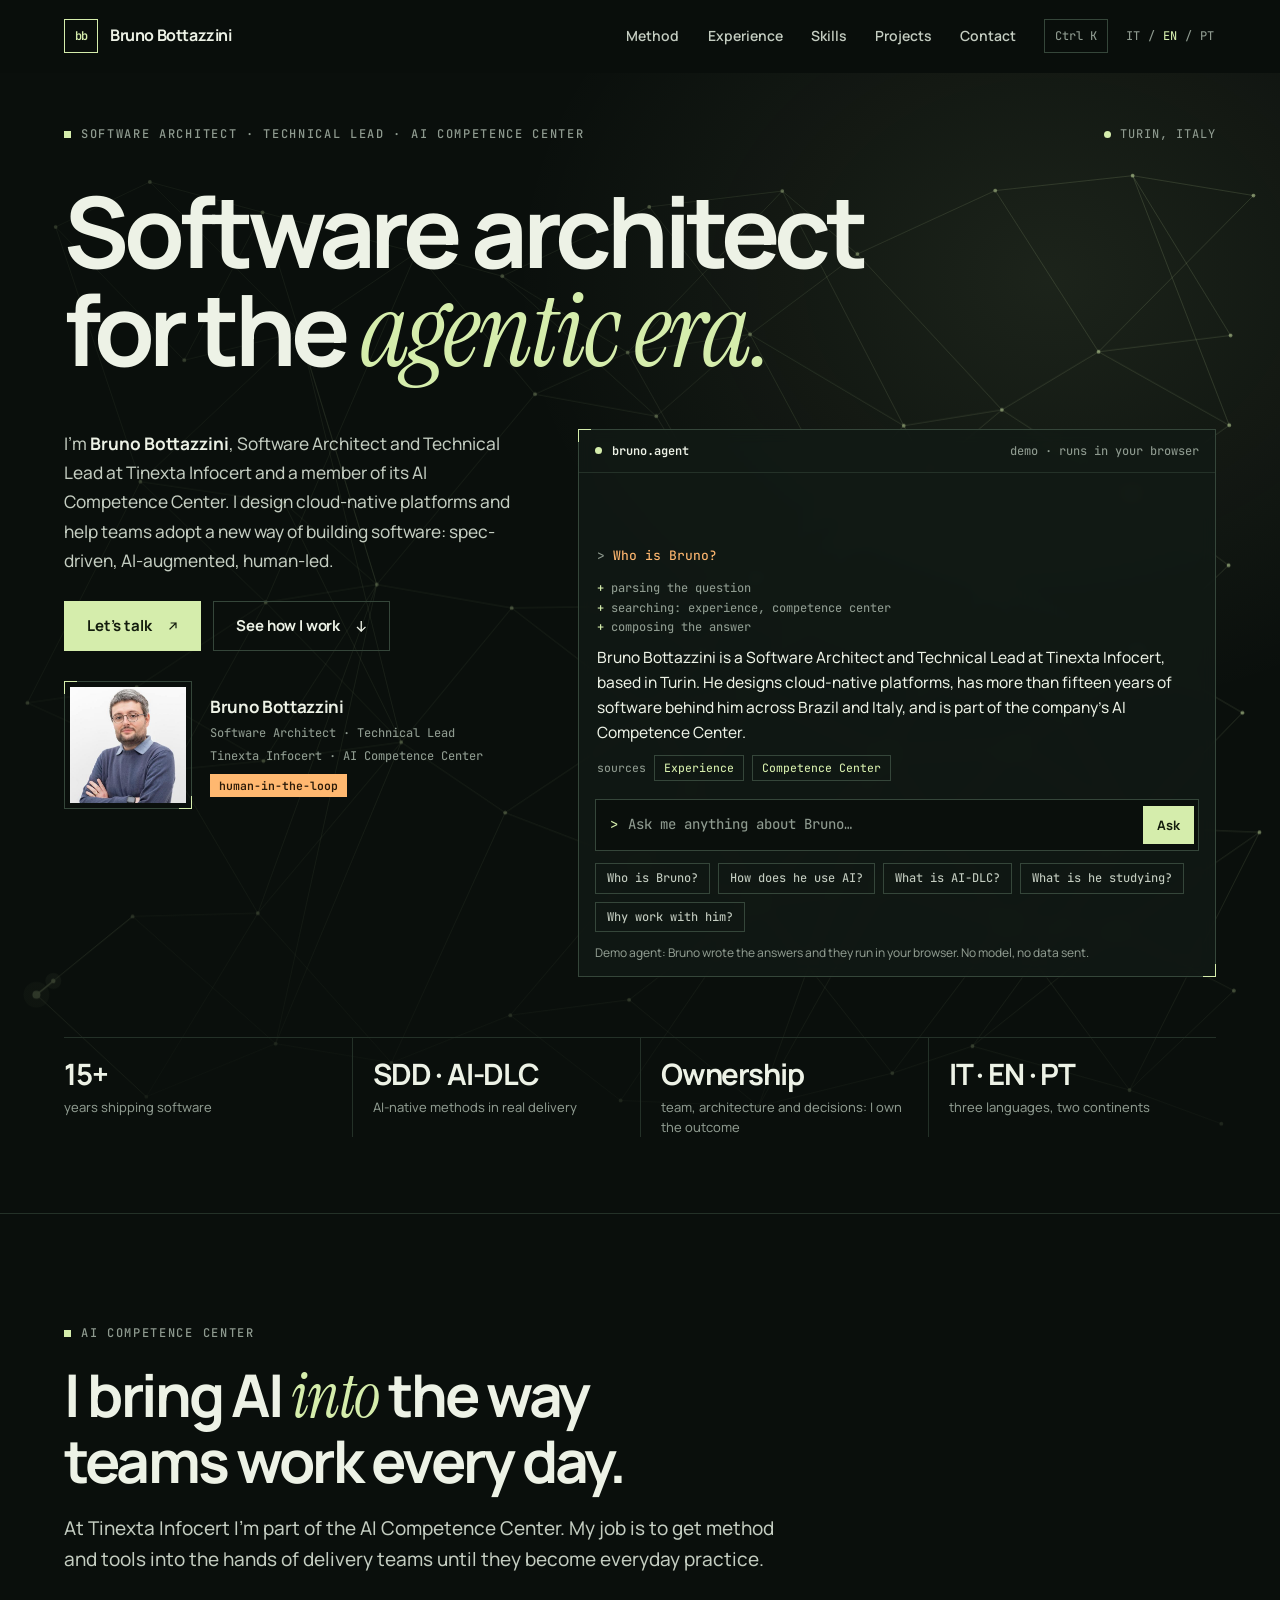
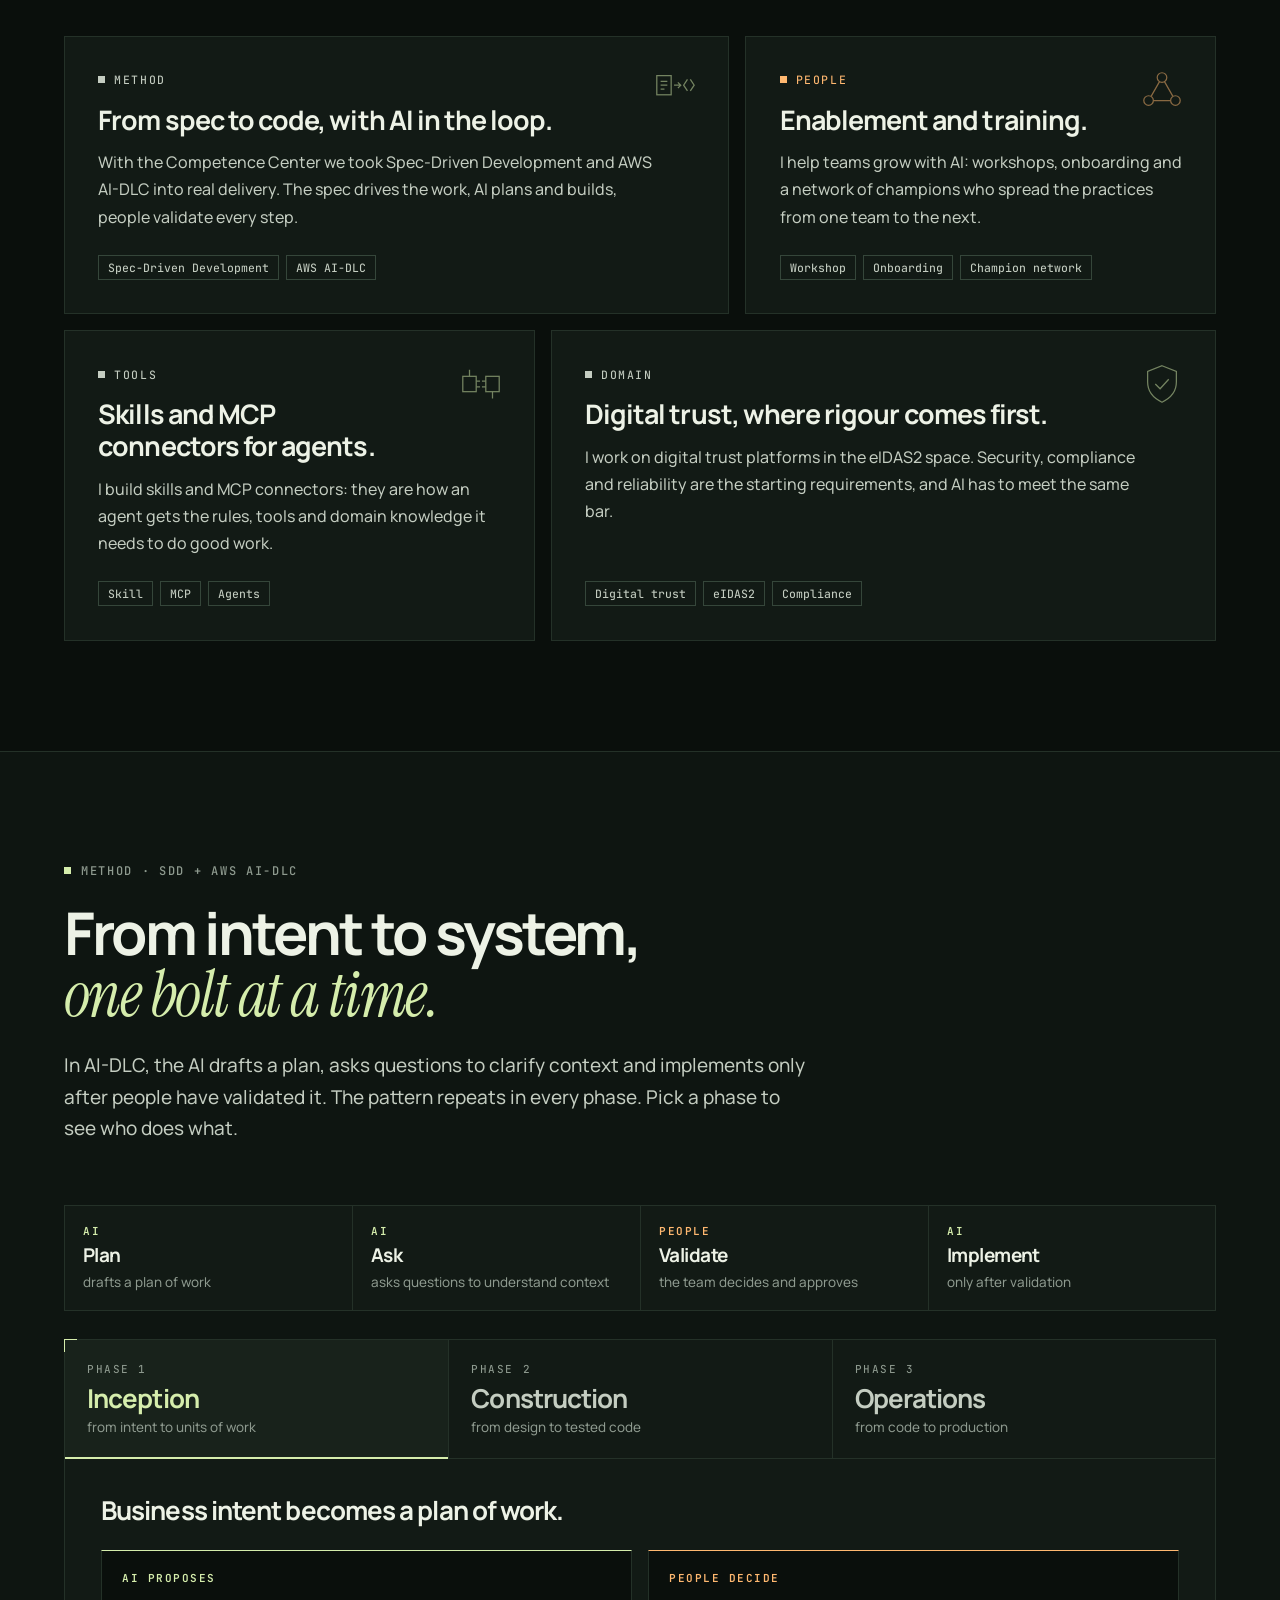
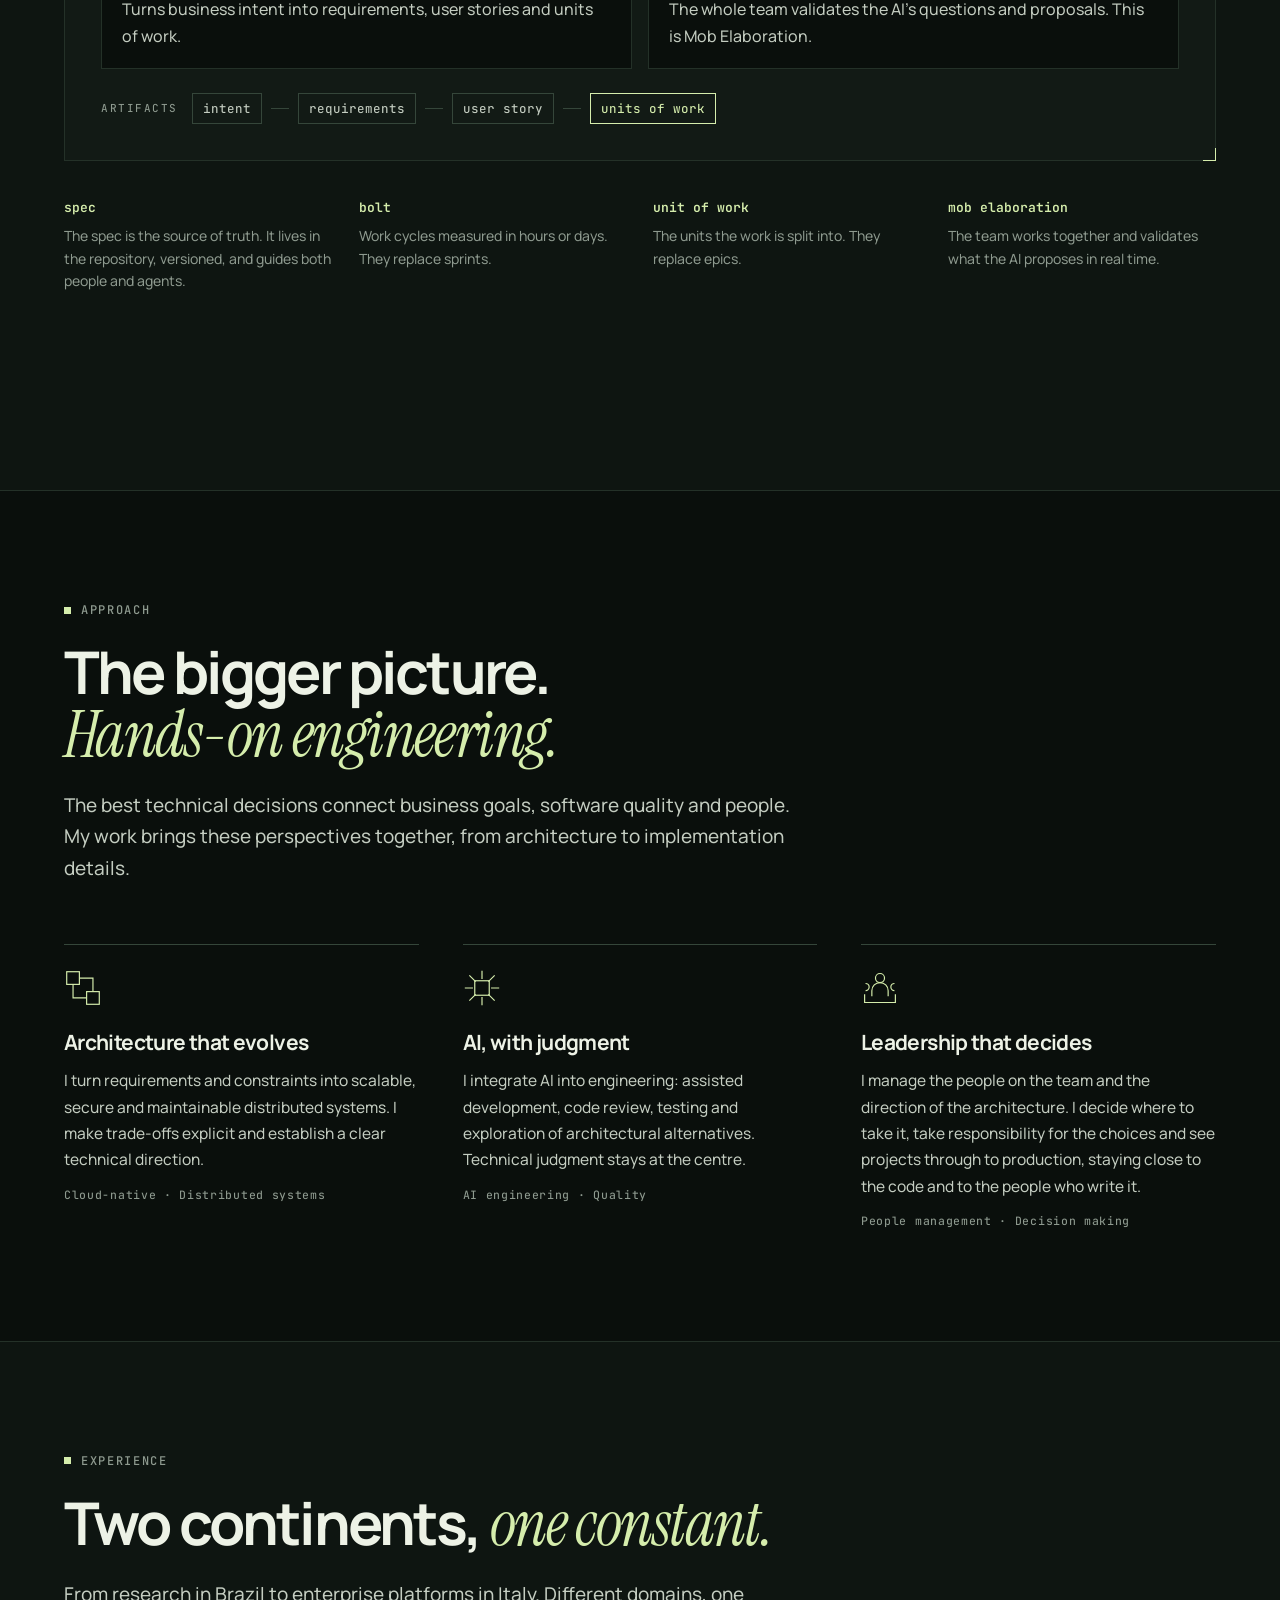
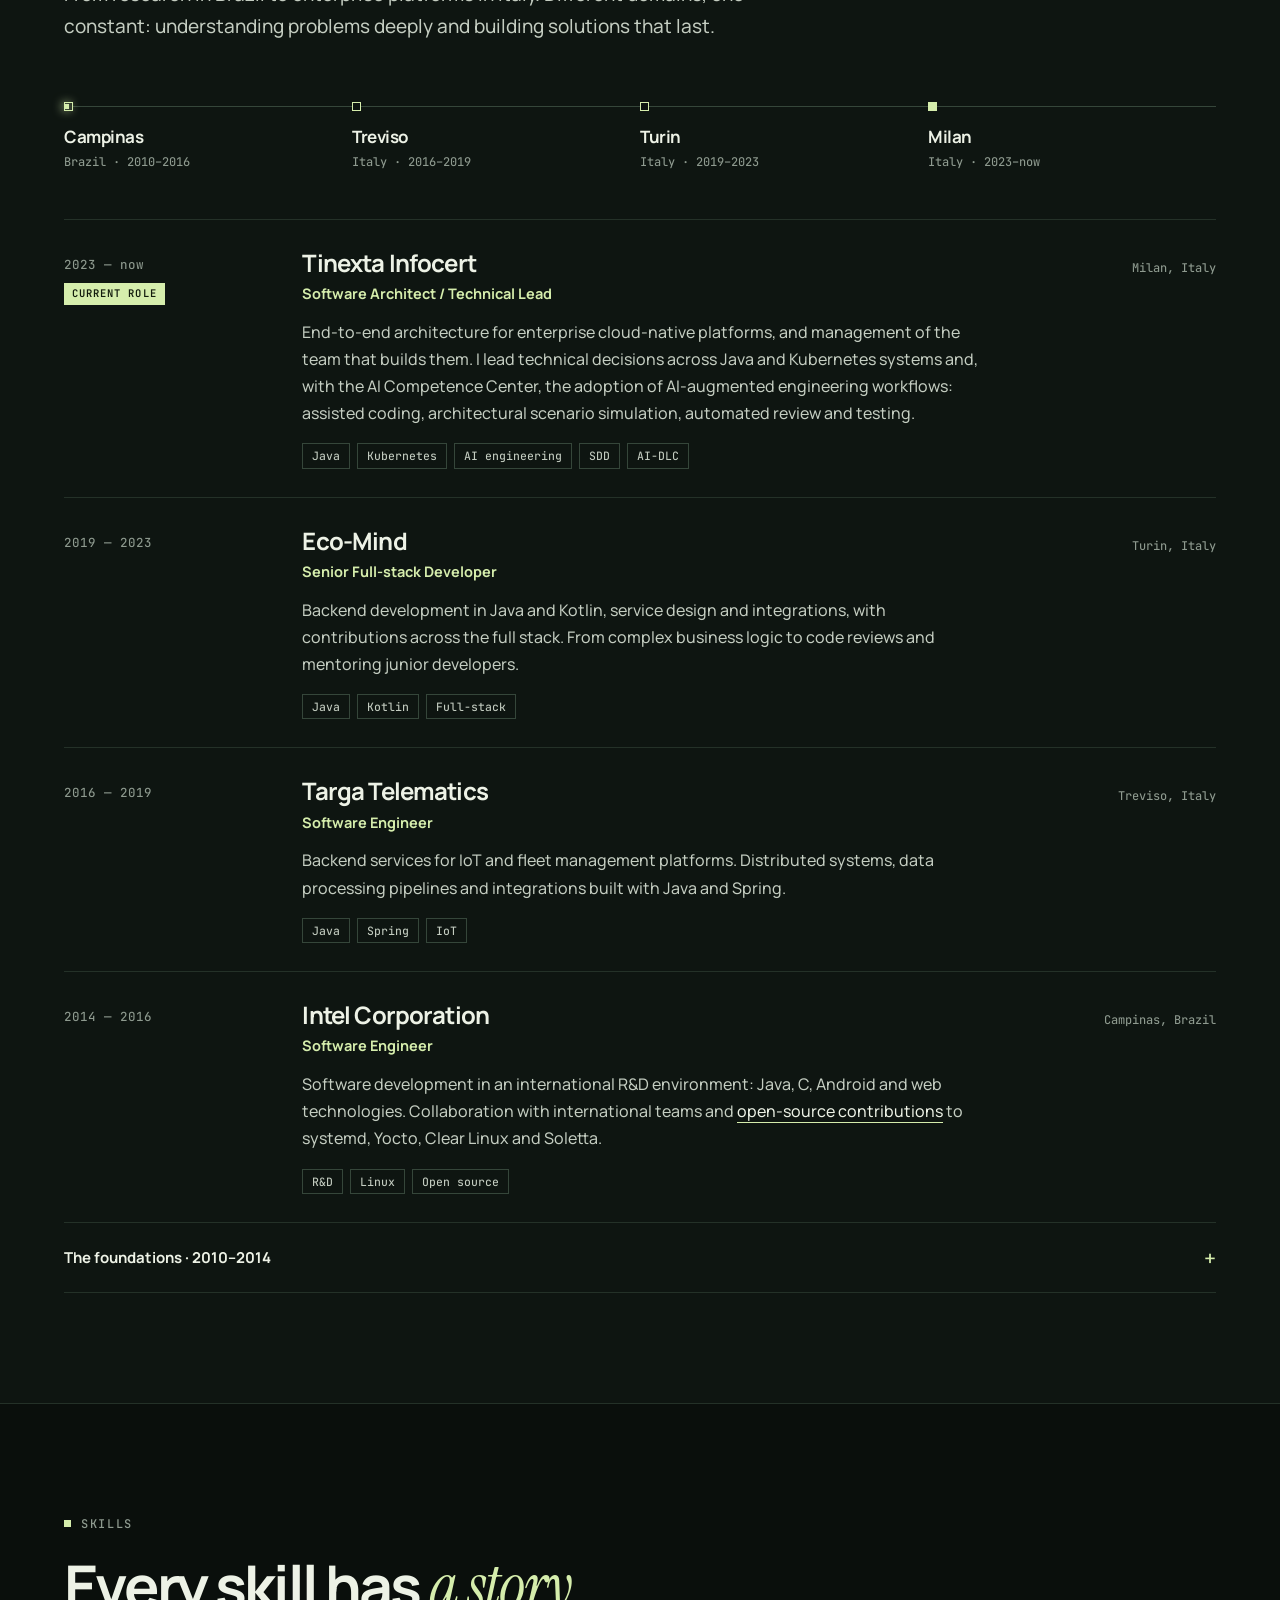
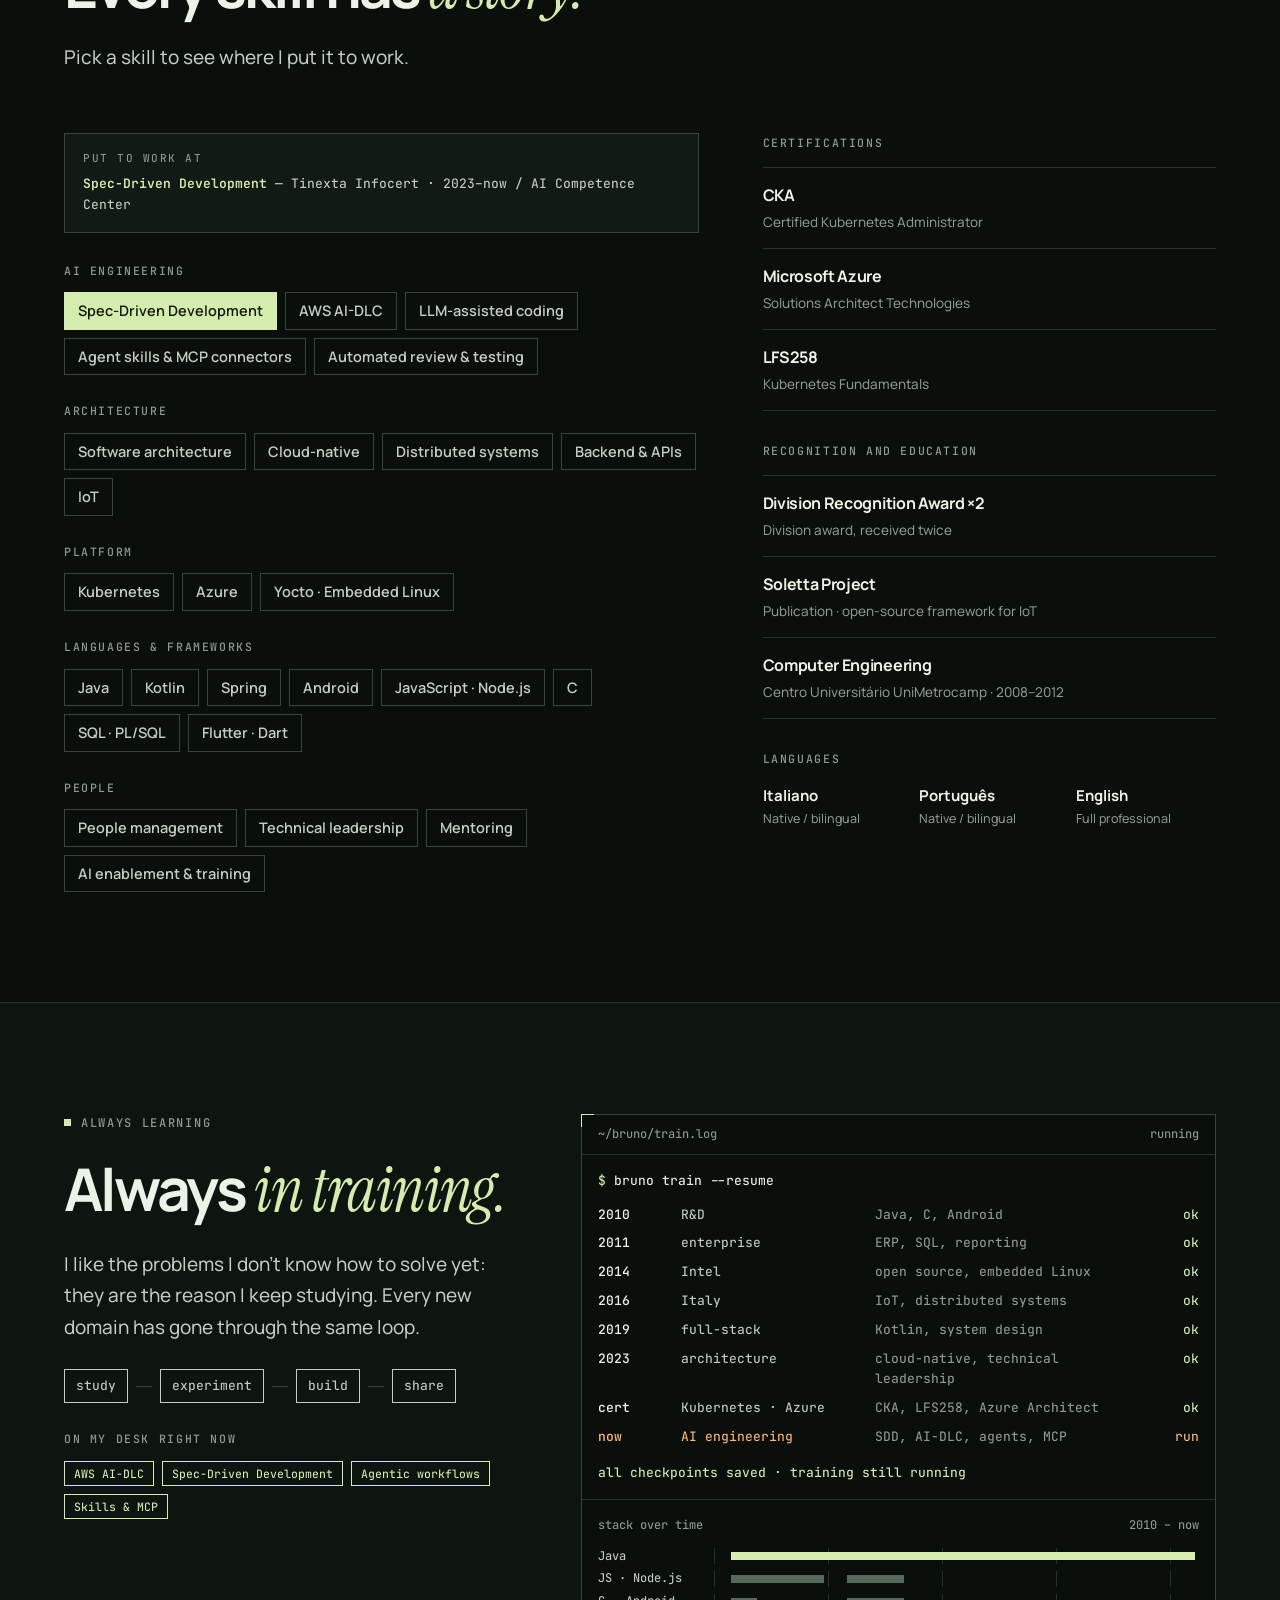
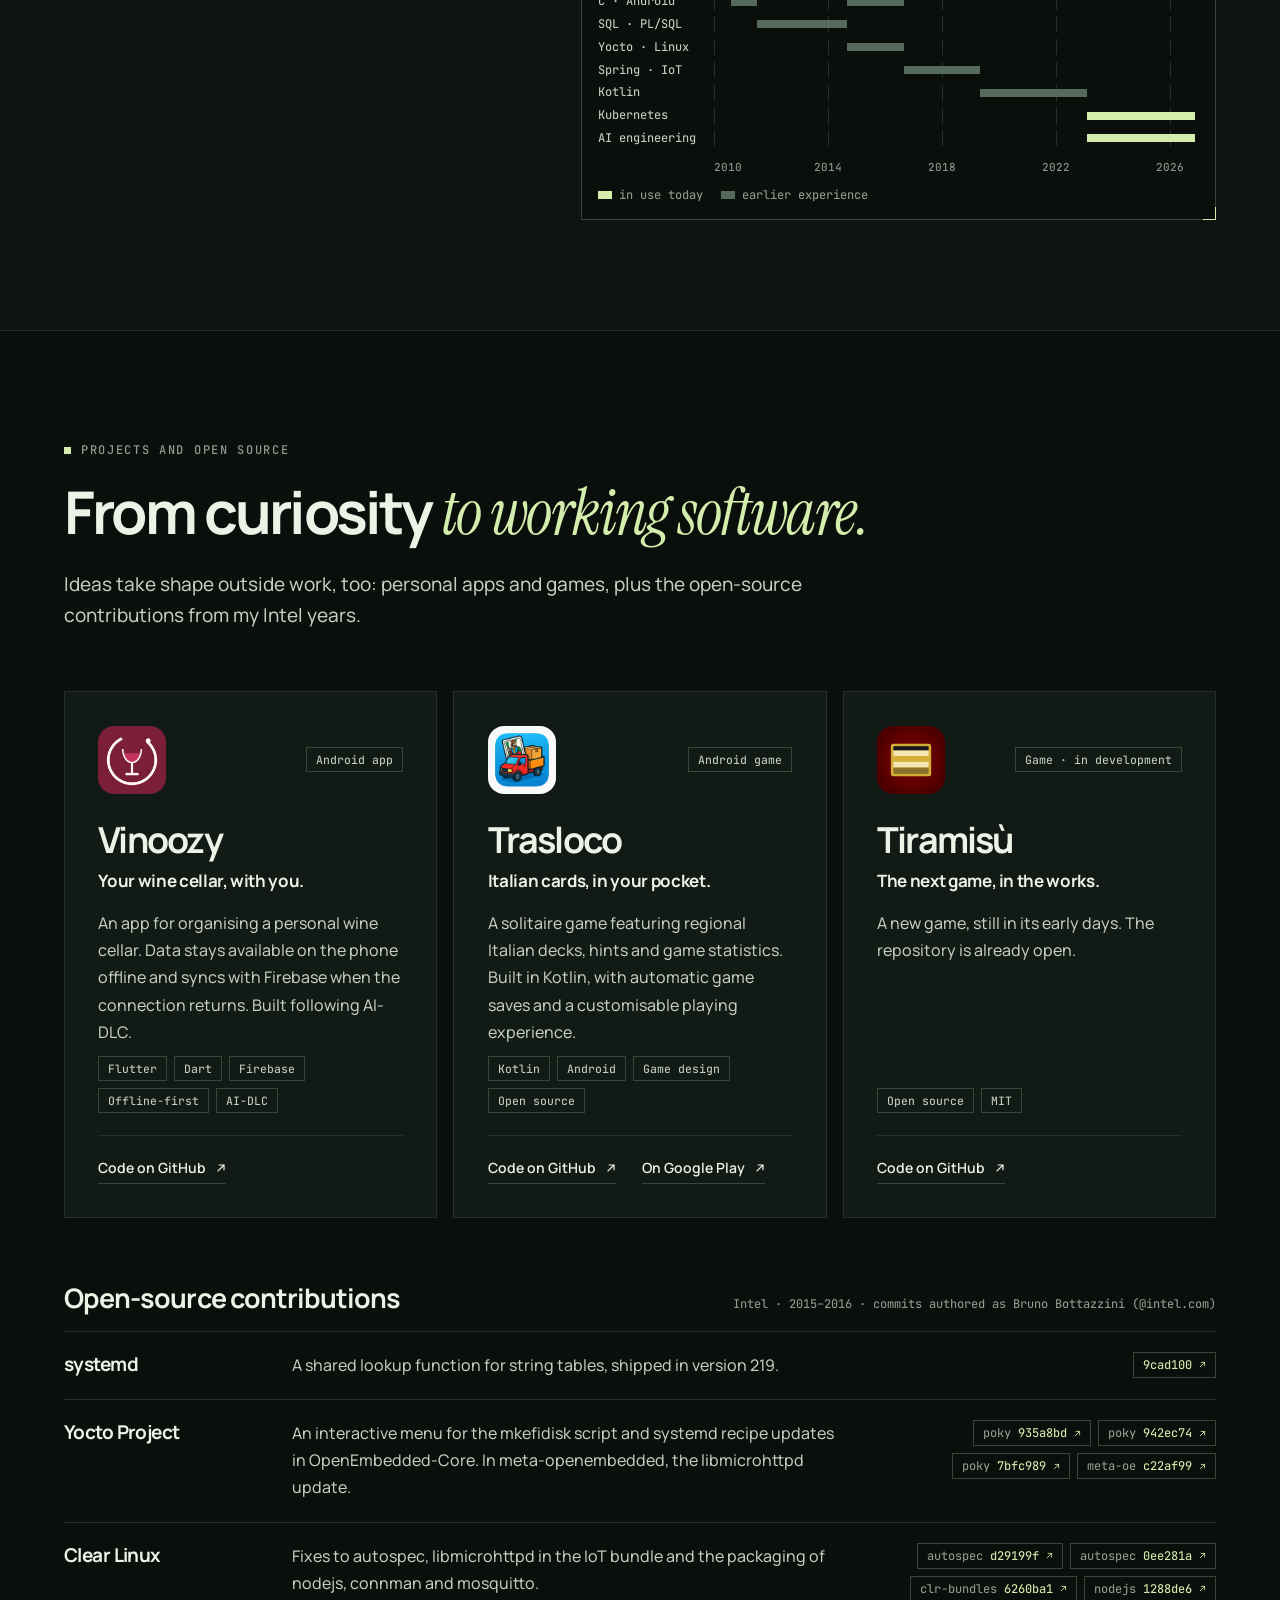
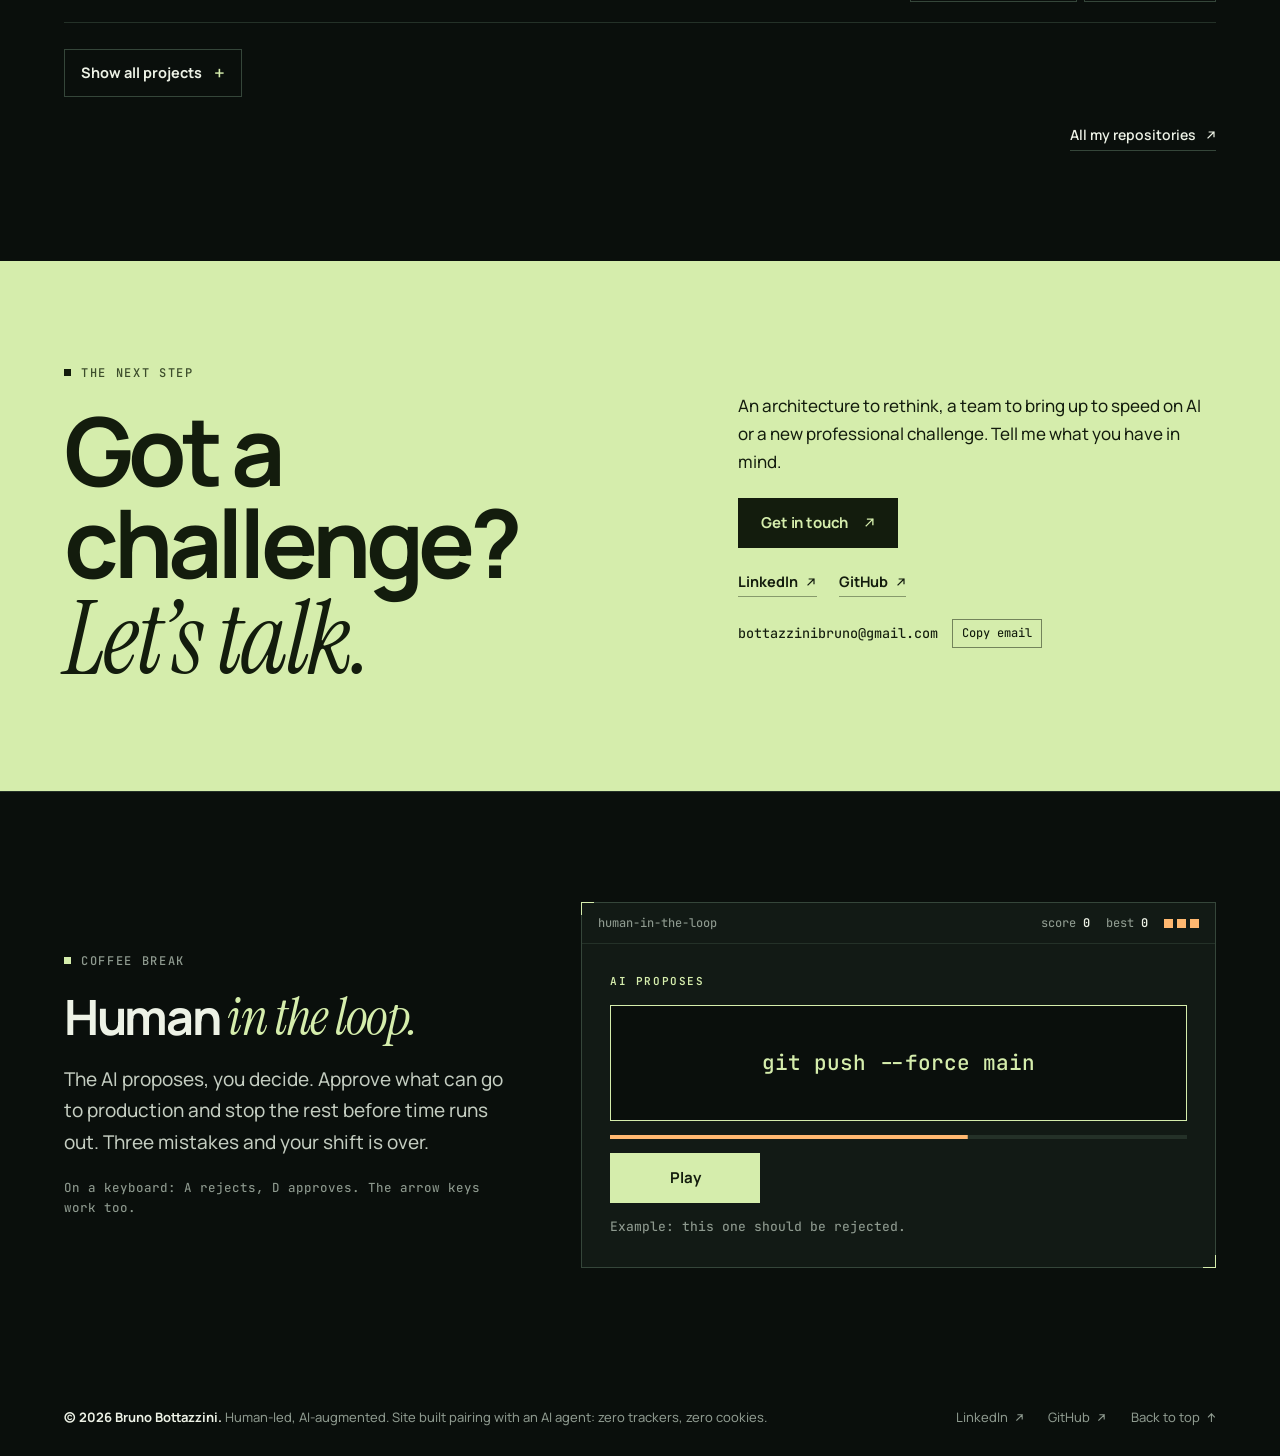
==== commit 6724fe59: "Add the "Human in the loop" mini game at the bottom of the page - The AI proposes one line at a time" ====
--- a/en/index.html
+++ b/en/index.html
@@ -30,9 +30,9 @@
   <meta name="twitter:image" content="https://brunobottazzini.github.io/assets/social-preview.jpg">
   <link rel="icon" href="../assets/favicon.svg" type="image/svg+xml">
   <link rel="preload" href="../assets/fonts/manrope-var.woff2" as="font" type="font/woff2" crossorigin>
-  <link rel="stylesheet" href="../assets/style.css?v=5">
+  <link rel="stylesheet" href="../assets/style.css?v=6">
   <script>document.documentElement.classList.add('js')</script>
-  <script src="../assets/script.js?v=5" defer></script>
+  <script src="../assets/script.js?v=6" defer></script>
   <script type="application/ld+json">{"@context": "https://schema.org", "@type": "Person", "name": "Bruno Bottazzini", "url": "https://brunobottazzini.github.io/en/", "image": "https://brunobottazzini.github.io/assets/bruno-bottazzini.jpg", "jobTitle": "Software Architect & Technical Lead", "description": "Software Architect and Technical Lead at Tinexta Infocert, member of its AI Competence Center. I design cloud-native systems and bring Spec-Driven Development and AWS AI-DLC to engineering teams.", "sameAs": ["https://www.linkedin.com/in/brunobottazzini/", "https://github.com/brunobottazzini"], "knowsLanguage": ["it", "en", "pt"], "knowsAbout": ["Software Architecture", "Spec-Driven Development", "AI-Driven Development Lifecycle (AI-DLC)", "AI-assisted engineering", "Kubernetes", "Java", "Cloud-native systems", "Embedded Linux", "Open source"], "worksFor": {"@type": "Organization", "name": "Tinexta Infocert"}, "homeLocation": {"@type": "Place", "name": "Turin, Italy"}}</script>
 </head>
 <body id="top">
@@ -453,6 +453,35 @@
       </div>
     </div>
   </section>
+
+  <!-- PLAY -->
+  <section id="play" class="section play" aria-labelledby="play-title">
+    <div class="wrap play-grid">
+      <div class="play-copy reveal">
+        <p class="eyebrow">Coffee break</p>
+        <h2 id="play-title">Human <em>in the loop.</em></h2>
+        <p class="lead">The AI proposes, you decide. Approve what can go to production and stop the rest before time runs out. Three mistakes and your shift is over.</p>
+        <p class="play-keys">On a keyboard: A rejects, D approves. The arrow keys work too.</p>
+      </div>
+      <div class="game hud reveal" id="game" data-state="idle" style="--d:1">
+        <div class="game-bar">
+          <span>human-in-the-loop</span>
+          <span class="game-stats"><span>score <b id="game-score">0</b></span><span>best <b id="game-best">0</b></span><span class="game-lives" role="img" aria-label="Mistakes left"><i></i><i></i><i></i></span></span>
+        </div>
+        <div class="game-body">
+          <p class="who game-label">AI proposes</p>
+          <p class="game-card" id="game-proposal" aria-live="polite">git push --force main</p>
+          <div class="game-timer" aria-hidden="true"><i></i></div>
+          <div class="game-actions">
+            <button class="game-btn no" type="button" id="game-no">Reject <kbd>A</kbd></button>
+            <button class="game-btn yes" type="button" id="game-yes">Approve <kbd>D</kbd></button>
+          </div>
+          <button class="button game-start" type="button" id="game-start">Play</button>
+          <p class="game-msg" id="game-msg" role="status" aria-live="polite">Example: this one should be rejected.</p>
+        </div>
+      </div>
+    </div>
+  </section>
 </main>
 
 <footer class="site-footer">
--- a/assets/style.css
+++ b/assets/style.css
@@ -24,6 +24,7 @@
   --human:#ffb870;
   --human-ink:#2a1a08;
   --bar-past:#566a5b;
+  --danger:#ff8f7e;
   --sans:"Manrope",system-ui,-apple-system,"Segoe UI",Roboto,Arial,sans-serif;
   --serif:"Instrument Serif","Iowan Old Style","Palatino Linotype",Georgia,serif;
   --mono:"JetBrains Mono",ui-monospace,"SF Mono",Menlo,Consolas,monospace;
@@ -414,6 +415,37 @@
 .copy-email:hover{background:var(--ai-ink);color:var(--ai)}
 .copy-status{min-height:1.5em;font-family:var(--mono);font-size:12.5px}
 
+/* mini game */
+.play{border-top:1px solid var(--line)}
+html:not(.js) .play{display:none}
+.play-grid{display:grid;grid-template-columns:minmax(0,5fr) minmax(0,7fr);gap:clamp(32px,5vw,80px);align-items:center}
+.play-copy{display:grid;gap:20px}
+.play h2{font-size:clamp(30px,3.8vw,50px)}
+.play-keys{font-family:var(--mono);font-size:12.5px;line-height:1.6;color:var(--muted)}
+.game{background:var(--surface);border:1px solid var(--line-strong);outline:0}
+.game-bar{display:flex;justify-content:space-between;align-items:center;gap:12px;padding:10px 16px;border-bottom:1px solid var(--line);font-family:var(--mono);font-size:12px;color:var(--muted)}
+.game-stats{display:flex;align-items:center;gap:16px}
+.game-stats b{font-weight:600;color:var(--fg);font-variant-numeric:tabular-nums}
+.game-lives{display:inline-flex;gap:4px}
+.game-lives i{width:9px;height:9px;background:var(--human)}
+.game-lives i.lost{background:transparent;box-shadow:inset 0 0 0 1px var(--line-strong)}
+.game-body{display:grid;gap:14px;padding:clamp(18px,2.6vw,28px)}
+.game-card{display:grid;place-items:center;min-height:116px;padding:18px;background:var(--bg);border:1px solid var(--ai);font-family:var(--mono);font-size:clamp(16px,2vw,21px);font-weight:500;line-height:1.4;text-align:center;color:var(--ai);overflow-wrap:anywhere;transition:border-color .15s,color .15s,box-shadow .15s}
+.game-card.is-right{border-color:var(--ai-bright);color:var(--ai-bright);box-shadow:inset 0 0 0 1px var(--ai-bright)}
+.game-card.is-wrong{border-color:var(--danger);color:var(--danger);box-shadow:inset 0 0 0 1px var(--danger)}
+.game-timer{height:4px;background:var(--line)}
+.game-timer i{display:block;height:100%;background:var(--human);transform-origin:0 50%}
+.game[data-state="idle"] .game-timer i{transform:scaleX(.62)}
+.game-actions{display:grid;grid-template-columns:repeat(2,minmax(0,1fr));gap:12px}
+.game-btn{display:flex;align-items:center;justify-content:center;gap:12px;min-height:52px;padding:12px 16px;background:transparent;border:1px solid var(--human);font-size:15px;font-weight:700;color:var(--human);cursor:pointer;transition:transform .15s var(--ease),background .15s}
+.game-btn.yes{background:var(--human);color:var(--human-ink)}
+.game-btn:hover{transform:translateY(-1px)}
+.game-btn:active{transform:translateY(1px)}
+.game-btn kbd{border-color:currentColor;color:inherit;opacity:.7}
+.game-start{justify-self:start;min-width:150px}
+.game[data-state="play"] .game-start,.game:not([data-state="play"]) .game-actions{display:none}
+.game-msg{min-height:1.7em;font-family:var(--mono);font-size:13px;line-height:1.6;color:var(--muted)}
+
 /* footer */
 .site-footer{padding-block:28px;font-size:13px;color:var(--muted)}
 .footer-inner{display:flex;flex-wrap:wrap;justify-content:space-between;align-items:center;gap:12px 28px}
@@ -481,7 +513,7 @@
   html:not(.js) .nav{display:flex}
   html:not(.js) .menu-toggle{display:none}
   .neural{-webkit-mask-image:linear-gradient(180deg,rgba(0,0,0,.5) 0%,rgba(0,0,0,.28) 45%,rgba(0,0,0,.6) 100%);mask-image:linear-gradient(180deg,rgba(0,0,0,.5) 0%,rgba(0,0,0,.28) 45%,rgba(0,0,0,.6) 100%)}
-  .hero-grid,.skills-grid,.learn-grid,.contact-grid{grid-template-columns:minmax(0,1fr)}
+  .hero-grid,.skills-grid,.learn-grid,.contact-grid,.play-grid{grid-template-columns:minmax(0,1fr)}
   .contact-grid{align-items:start}
   .principles{grid-template-columns:minmax(0,1fr);gap:28px}
   .principle p{max-width:60ch}
@@ -530,7 +562,7 @@
   .fact + .fact{padding-left:14px}
   .fact:nth-child(3){padding-left:0}
 }
-@media(hover:none){.spot::after{display:none}}
+@media(hover:none){.spot::after{display:none}.game-btn kbd,.play-keys{display:none}}
 @media(prefers-reduced-motion:reduce){
   html{scroll-behavior:auto}
   *,*::before,*::after{animation:none!important;transition:none!important}
@@ -542,7 +574,7 @@
 @media print{
   :root{--bg:#fff;--bg-raise:#fff;--surface:#fff;--surface-2:#fff;--line:#ccc;--line-strong:#999;--fg:#000;--fg-soft:#222;--muted:#444;--ai:#2c4a1a;--ai-ink:#fff;--human:#8a4a00}
   body{font-size:11pt}
-  .site-header,.progress,.neural,.agent,.hero-actions,.palette,.phase-tabs,.contact-links,.copy-email,.footer-links,.skip-link{display:none!important}
+  .site-header,.progress,.neural,.agent,.hero-actions,.palette,.phase-tabs,.play,.contact-links,.copy-email,.footer-links,.skip-link{display:none!important}
   .hero::before{display:none}
   .js .reveal,.js .term-body > *{opacity:1!important;transform:none!important}
   .js .tl-bar{transform:none!important}
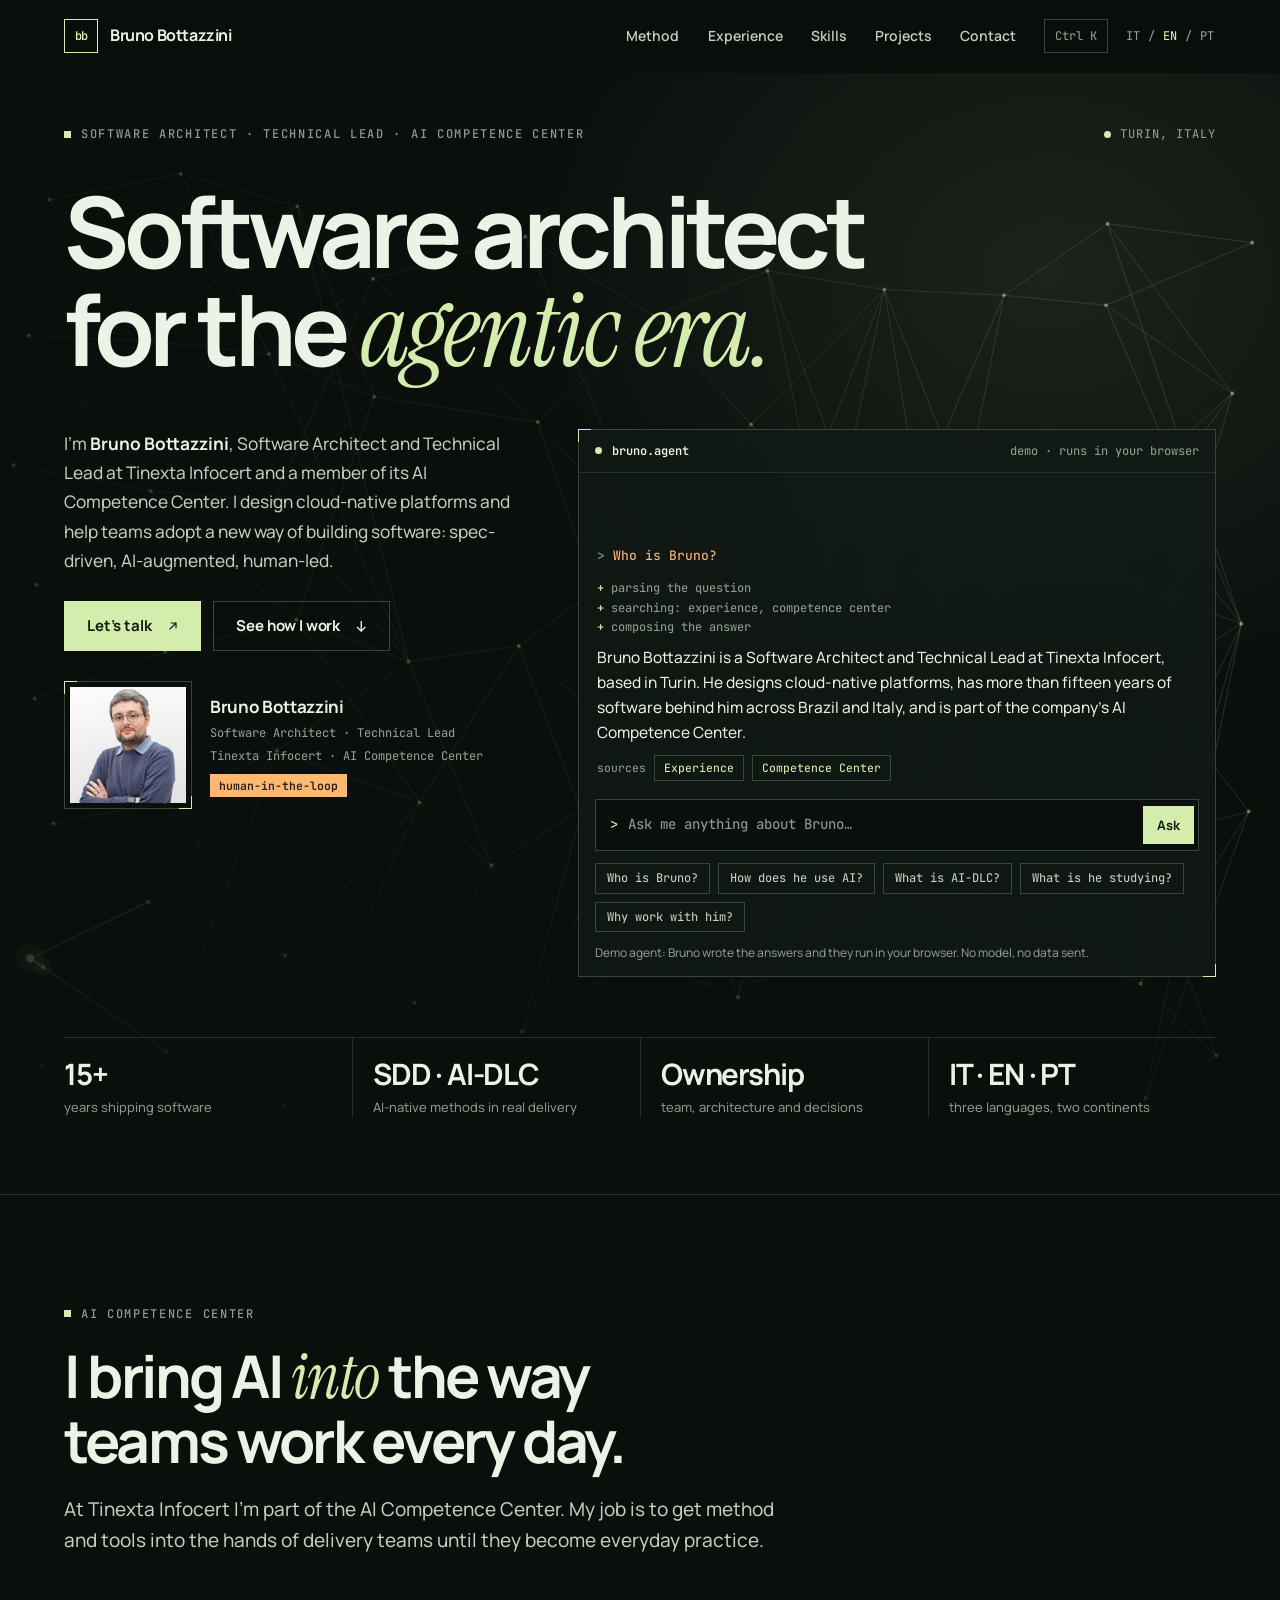
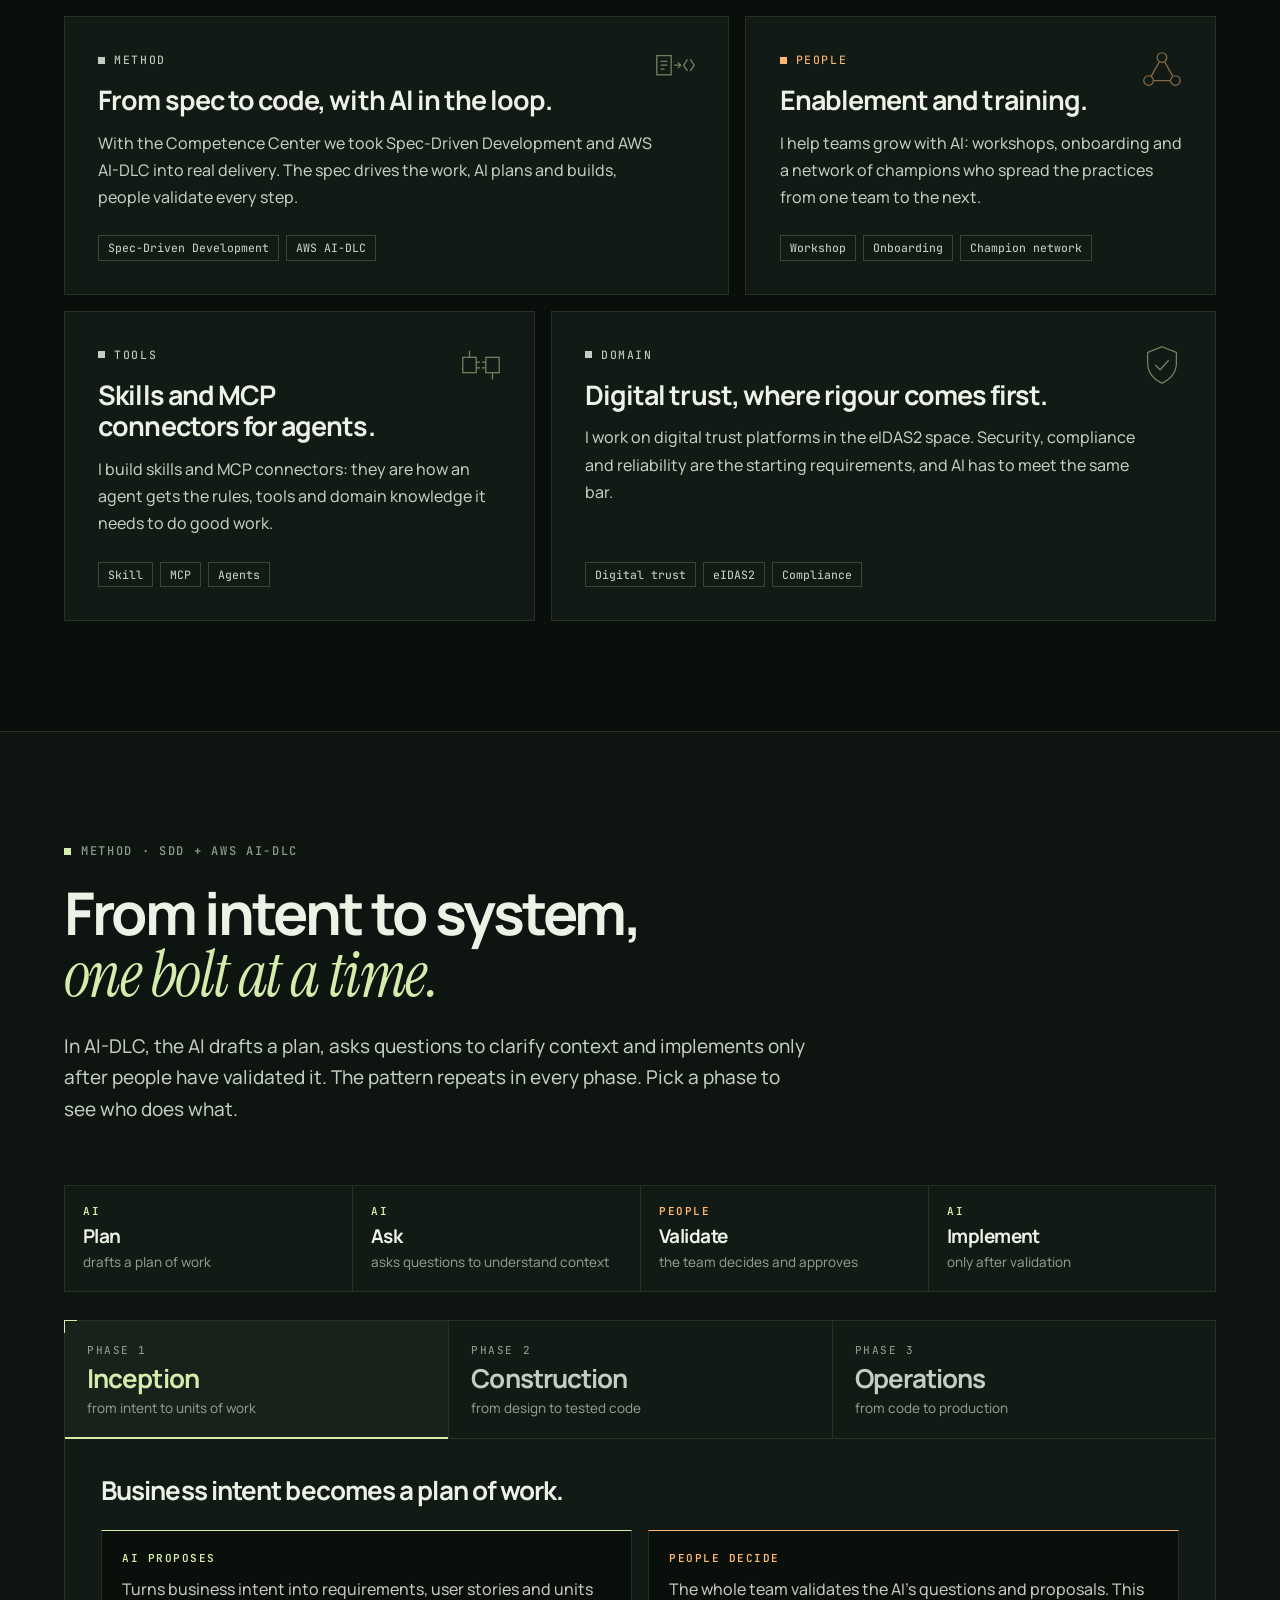
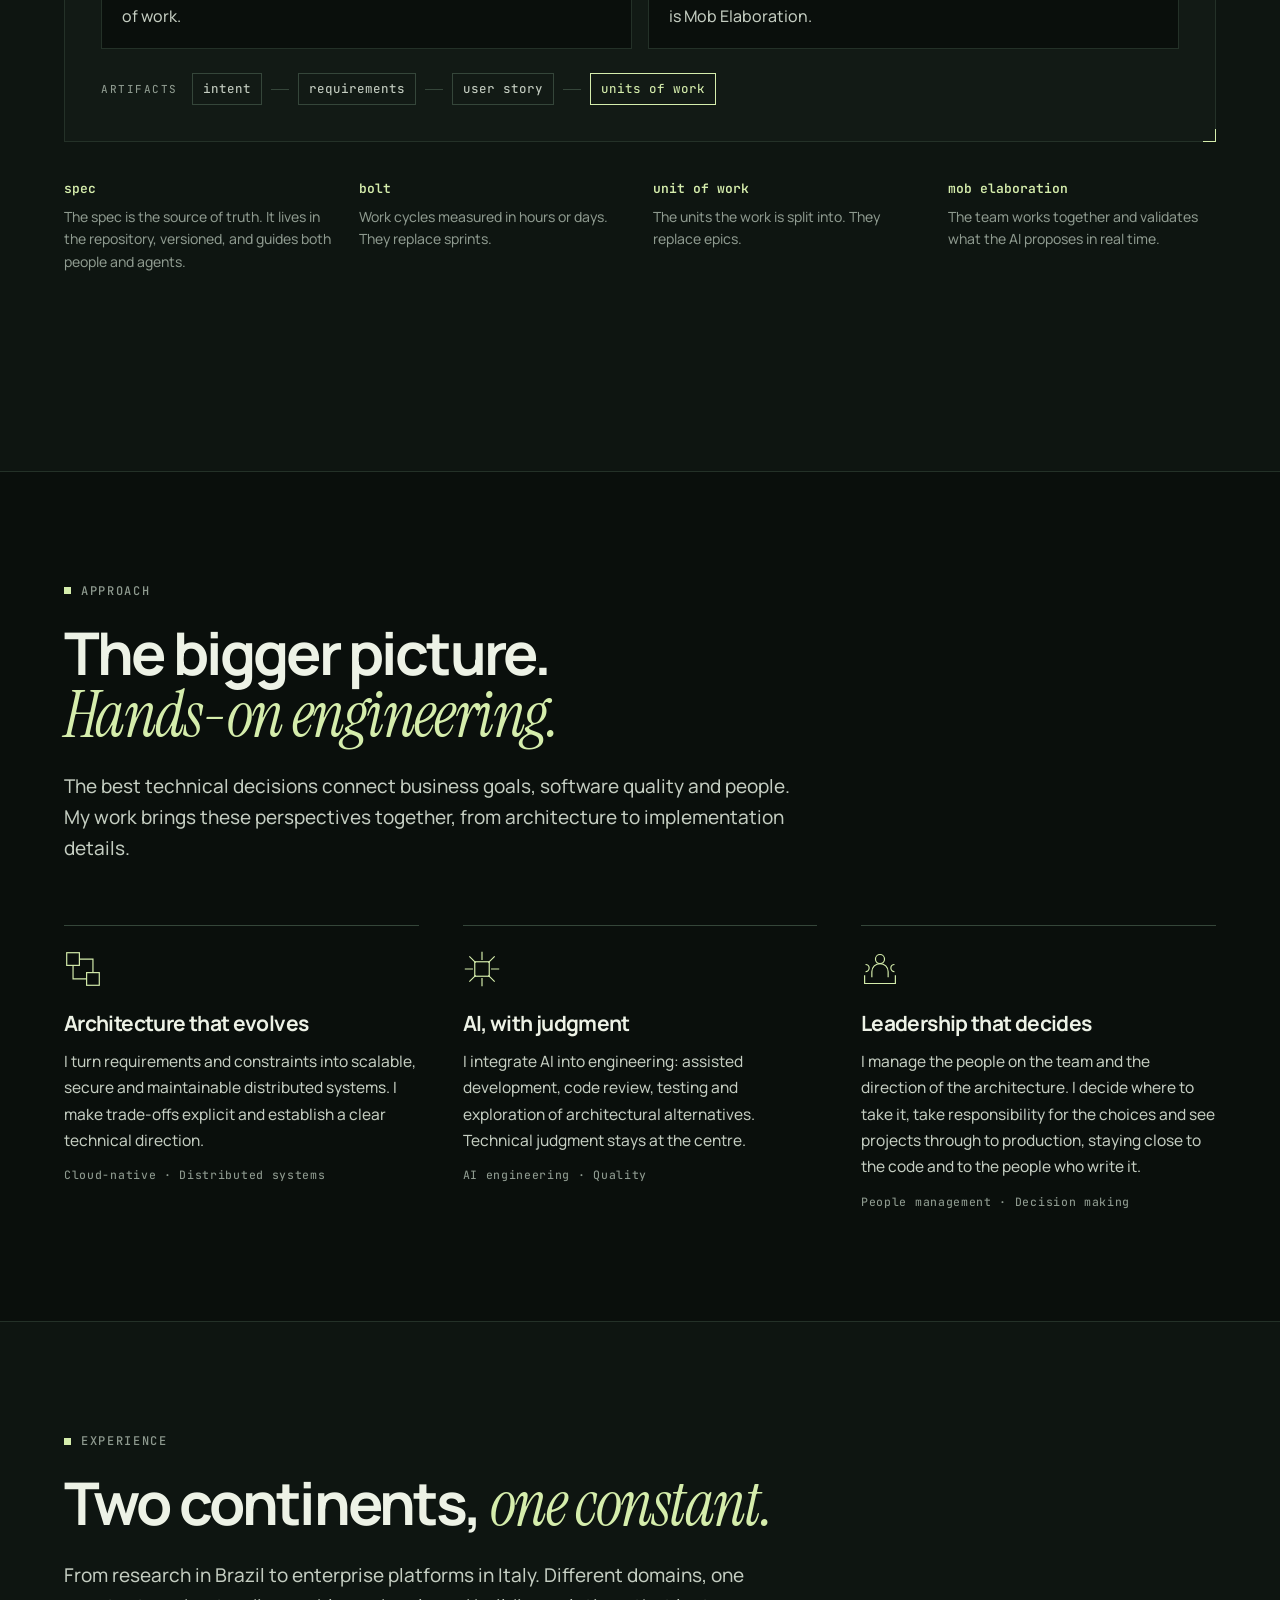
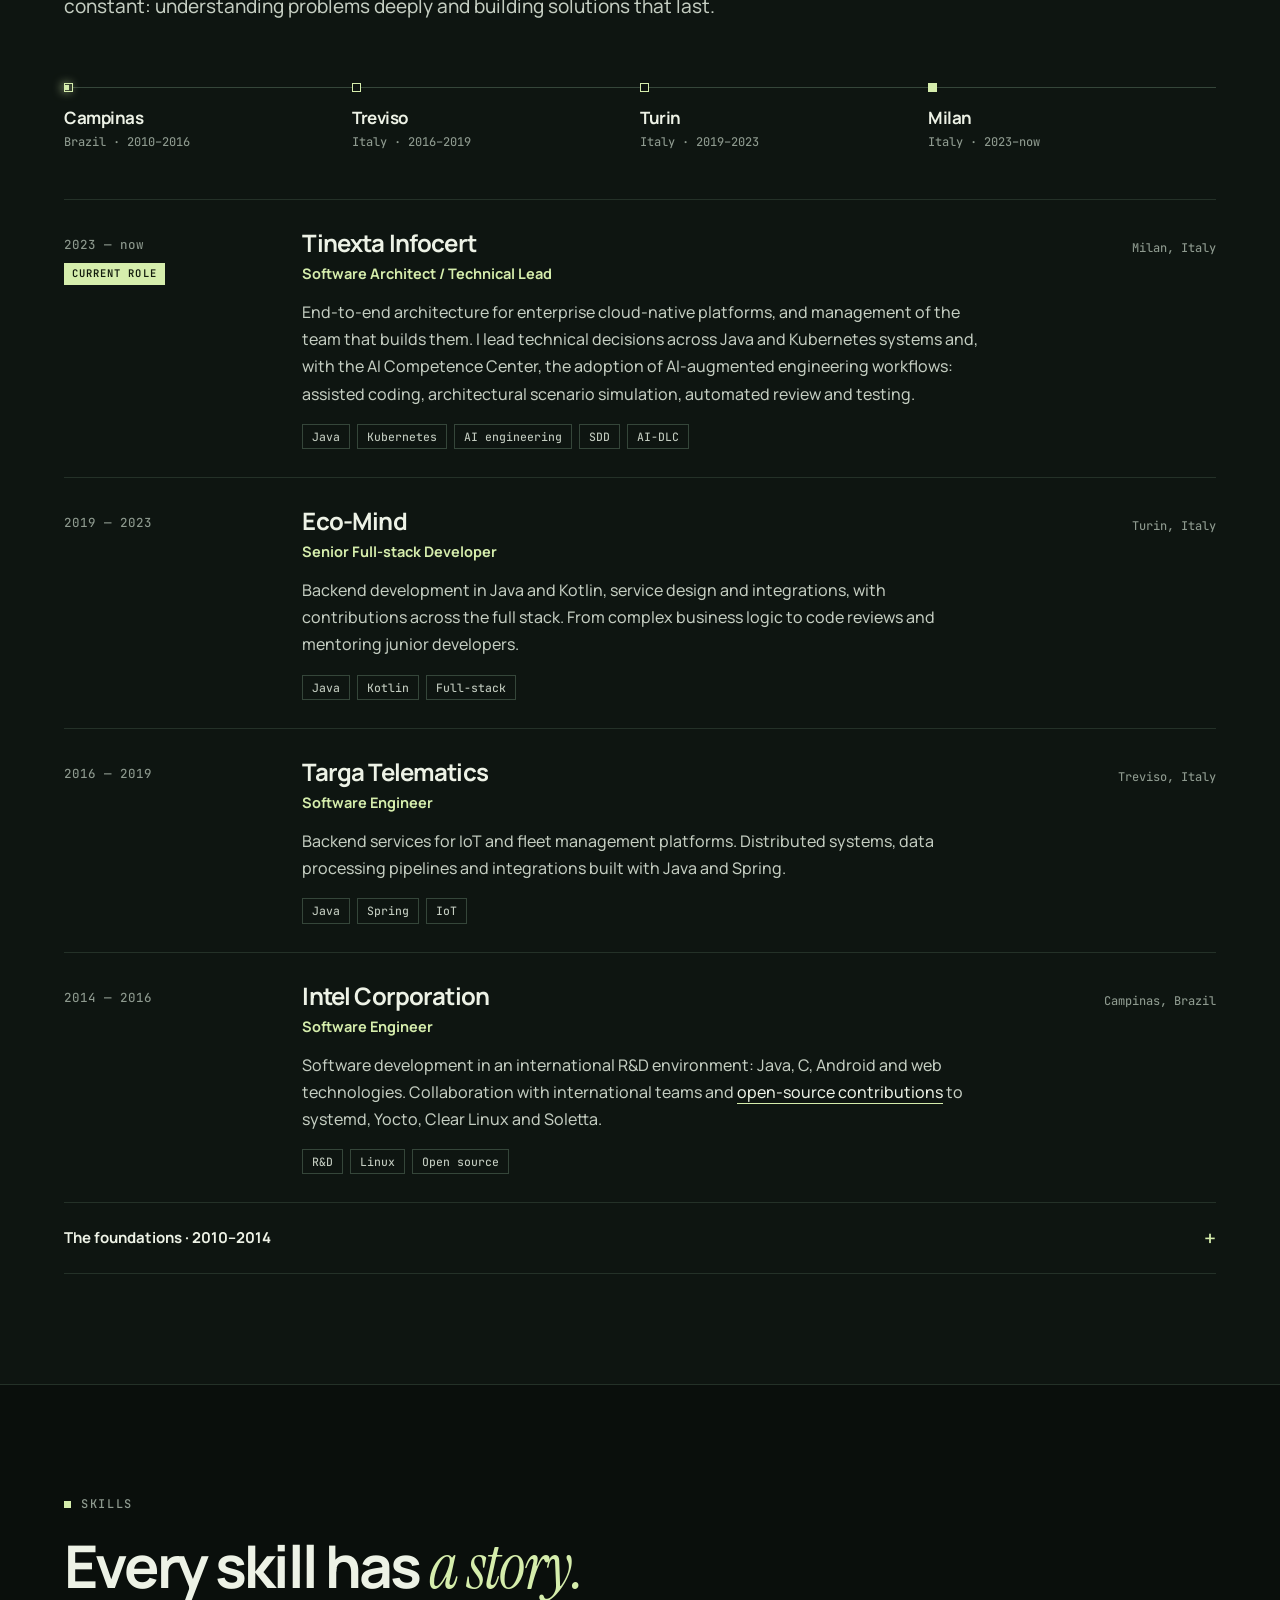
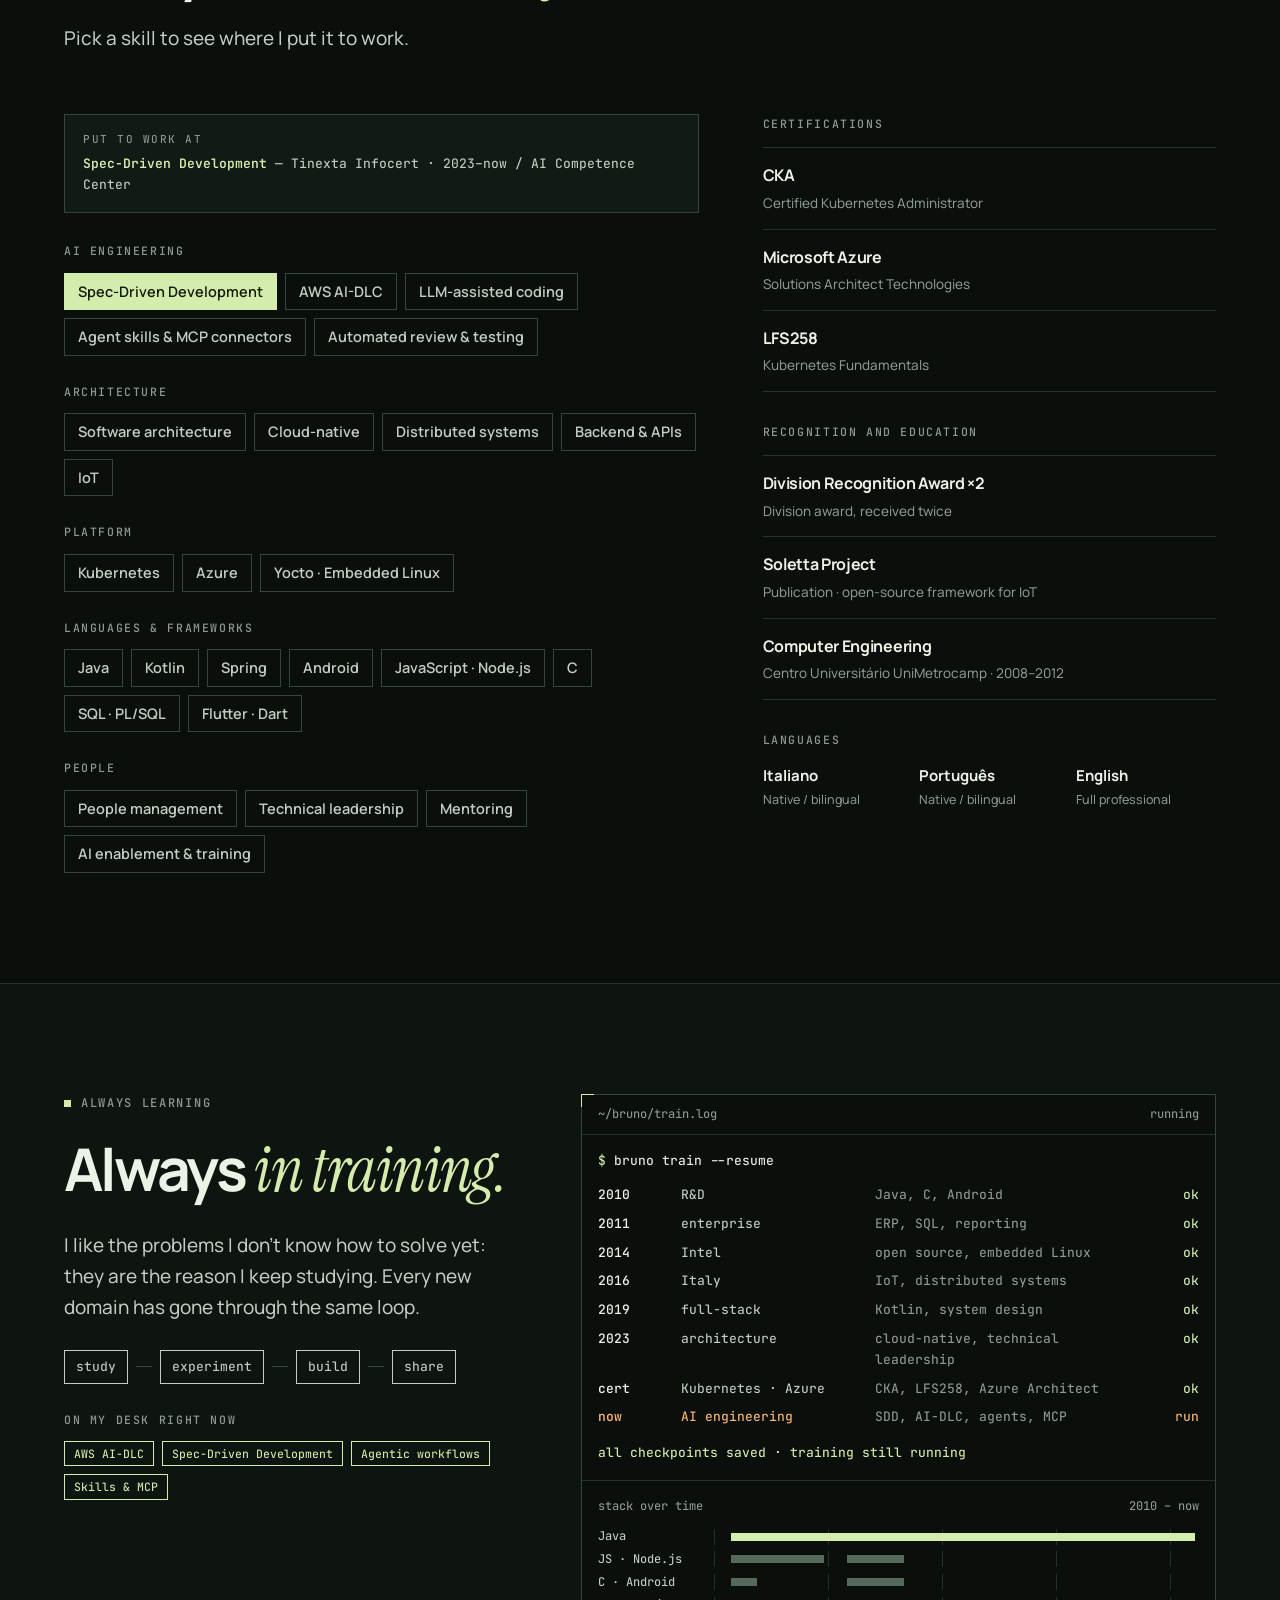
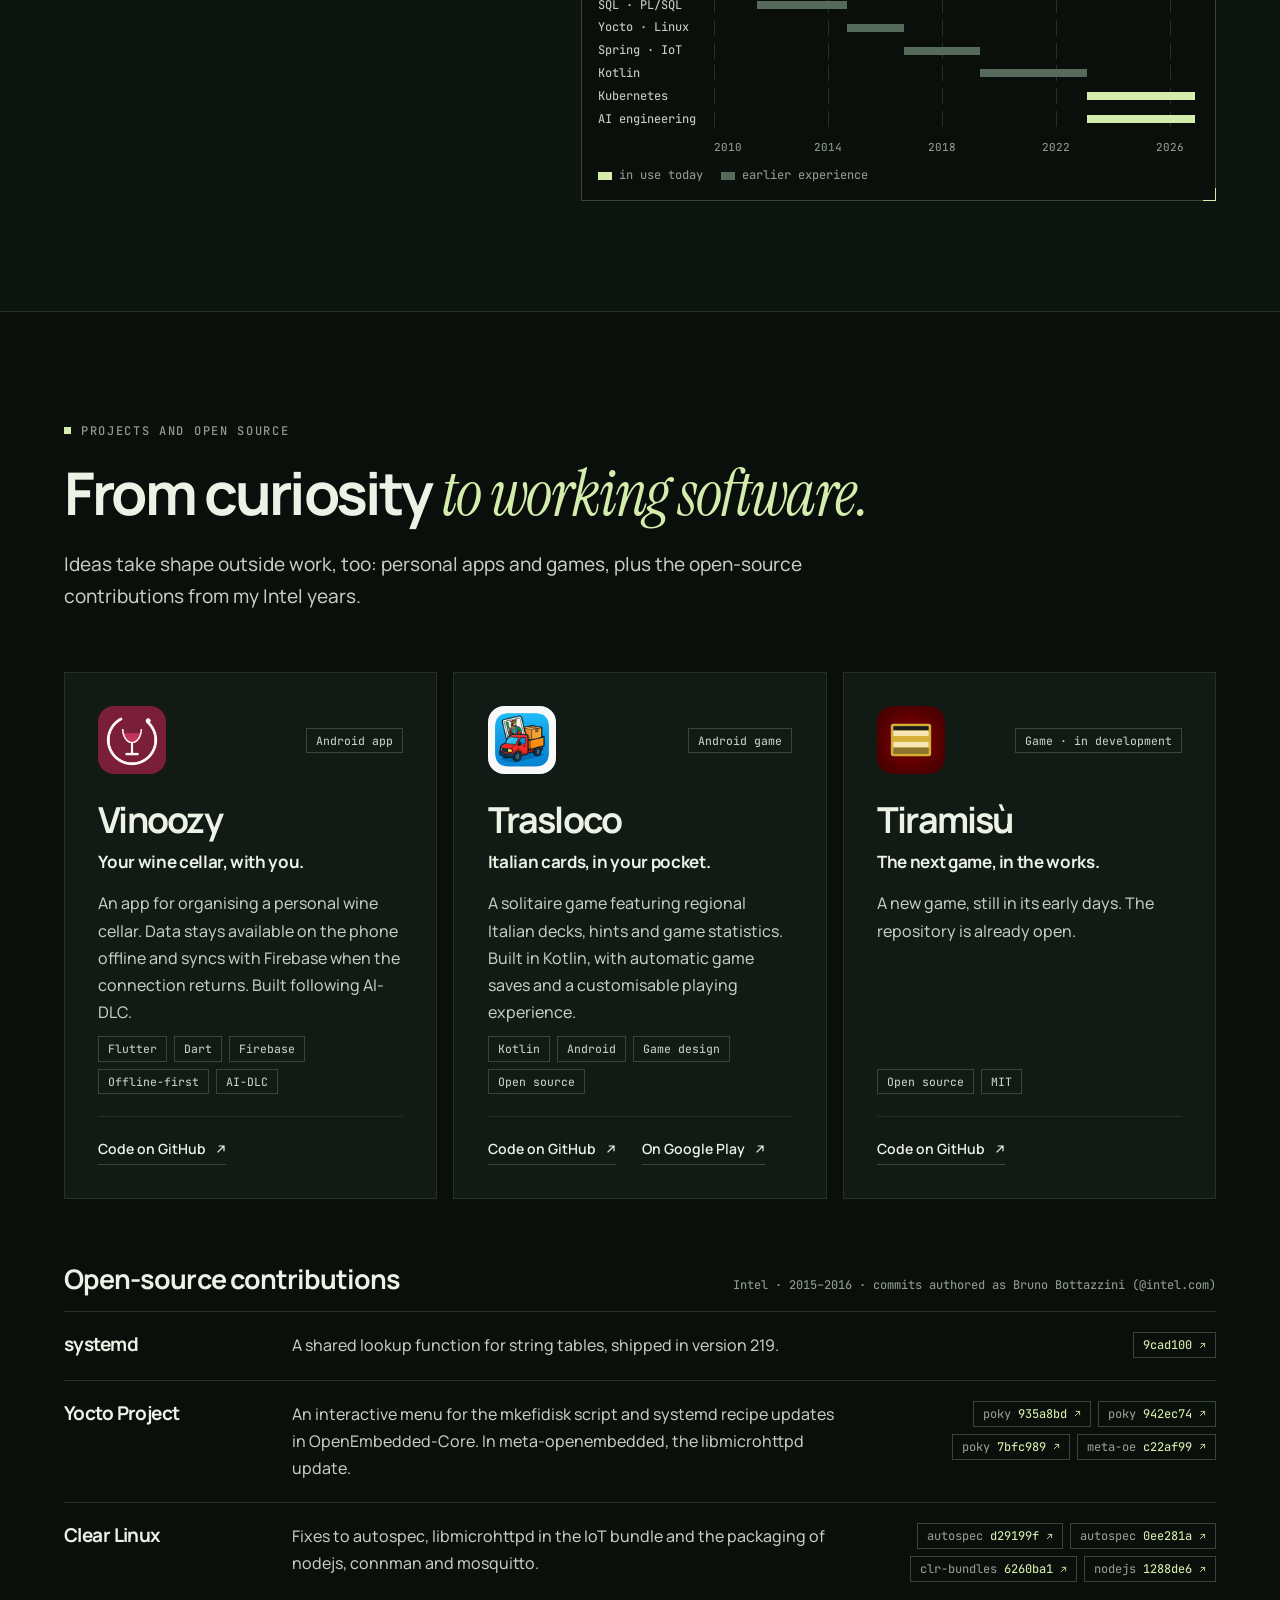
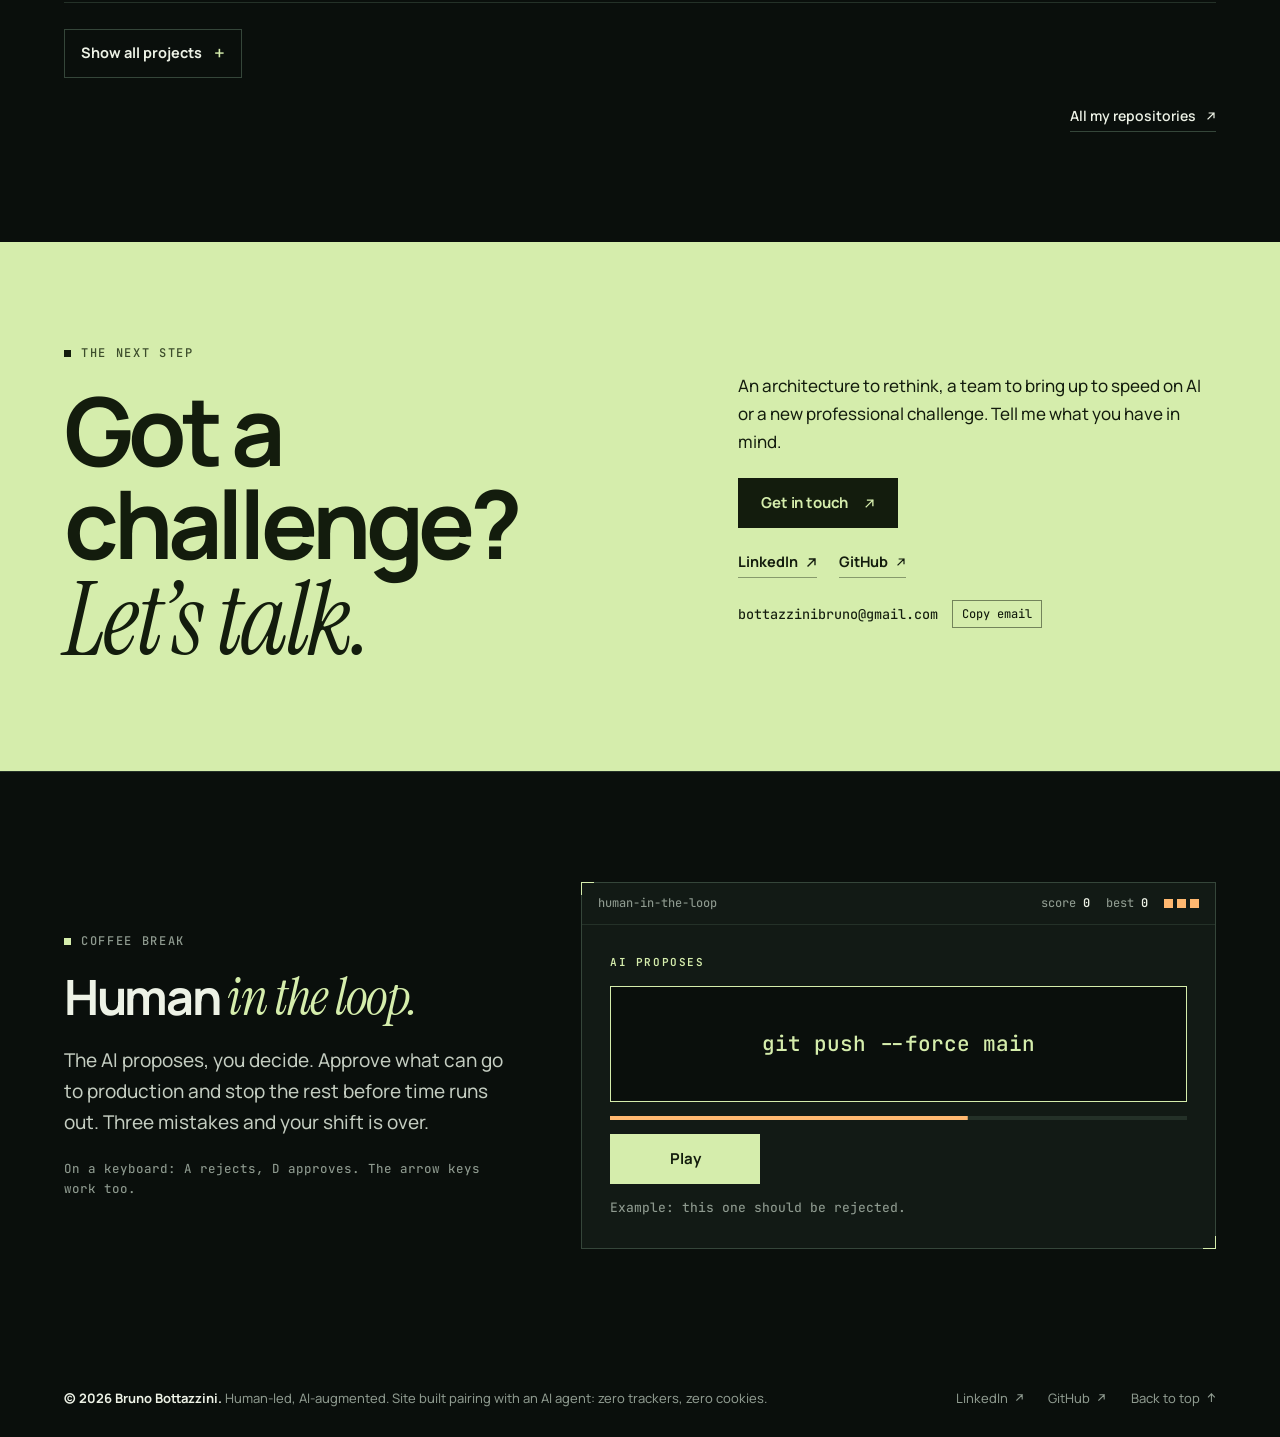
==== commit 03f8af46: "Hero: shorten the Ownership fact The line under "Ownership" now reads "team, architecture and decisi" ====
--- a/en/index.html
+++ b/en/index.html
@@ -110,7 +110,7 @@
       <dl class="facts">
         <div class="fact"><dt>years shipping software</dt><dd>15+</dd></div>
         <div class="fact"><dt>AI-native methods in real delivery</dt><dd>SDD · AI-DLC</dd></div>
-        <div class="fact"><dt>team, architecture and decisions: I own the outcome</dt><dd>Ownership</dd></div>
+        <div class="fact"><dt>team, architecture and decisions</dt><dd>Ownership</dd></div>
         <div class="fact"><dt>three languages, two continents</dt><dd>IT · EN · PT</dd></div>
       </dl>
     </div>
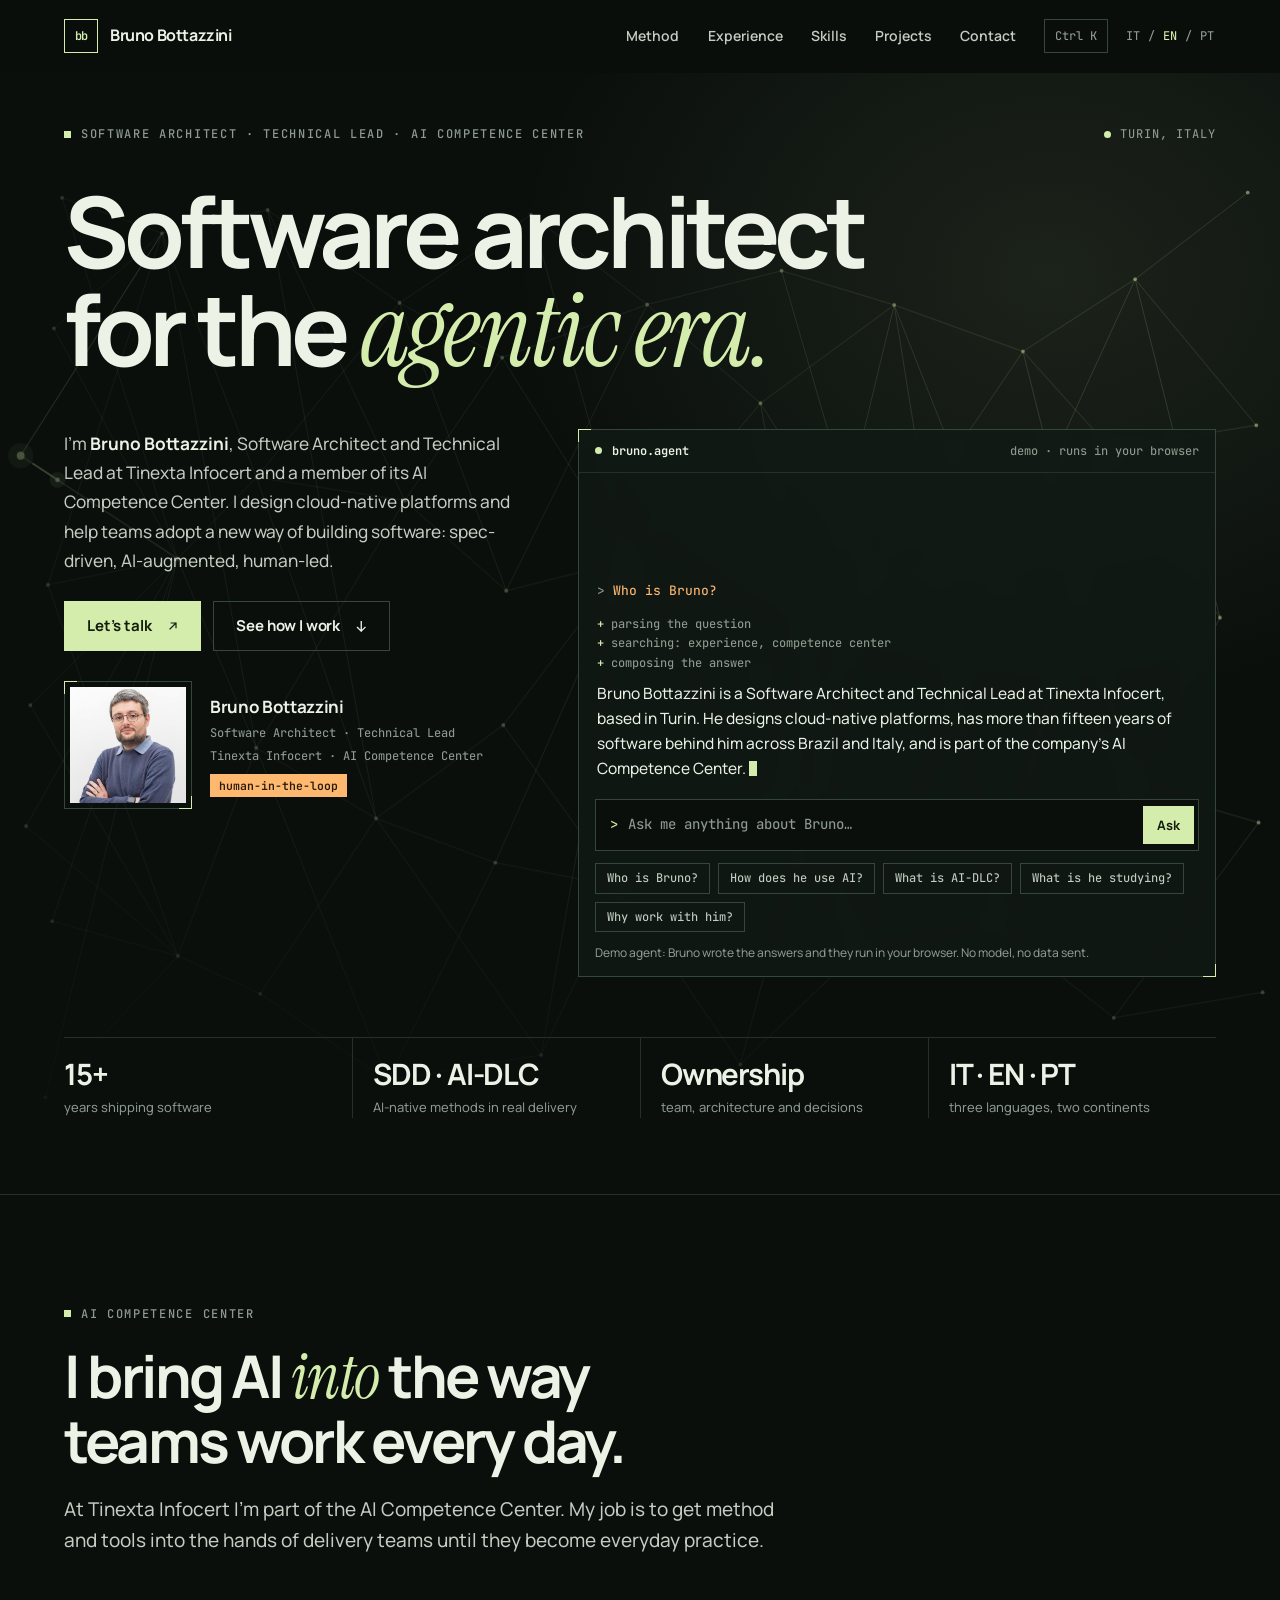
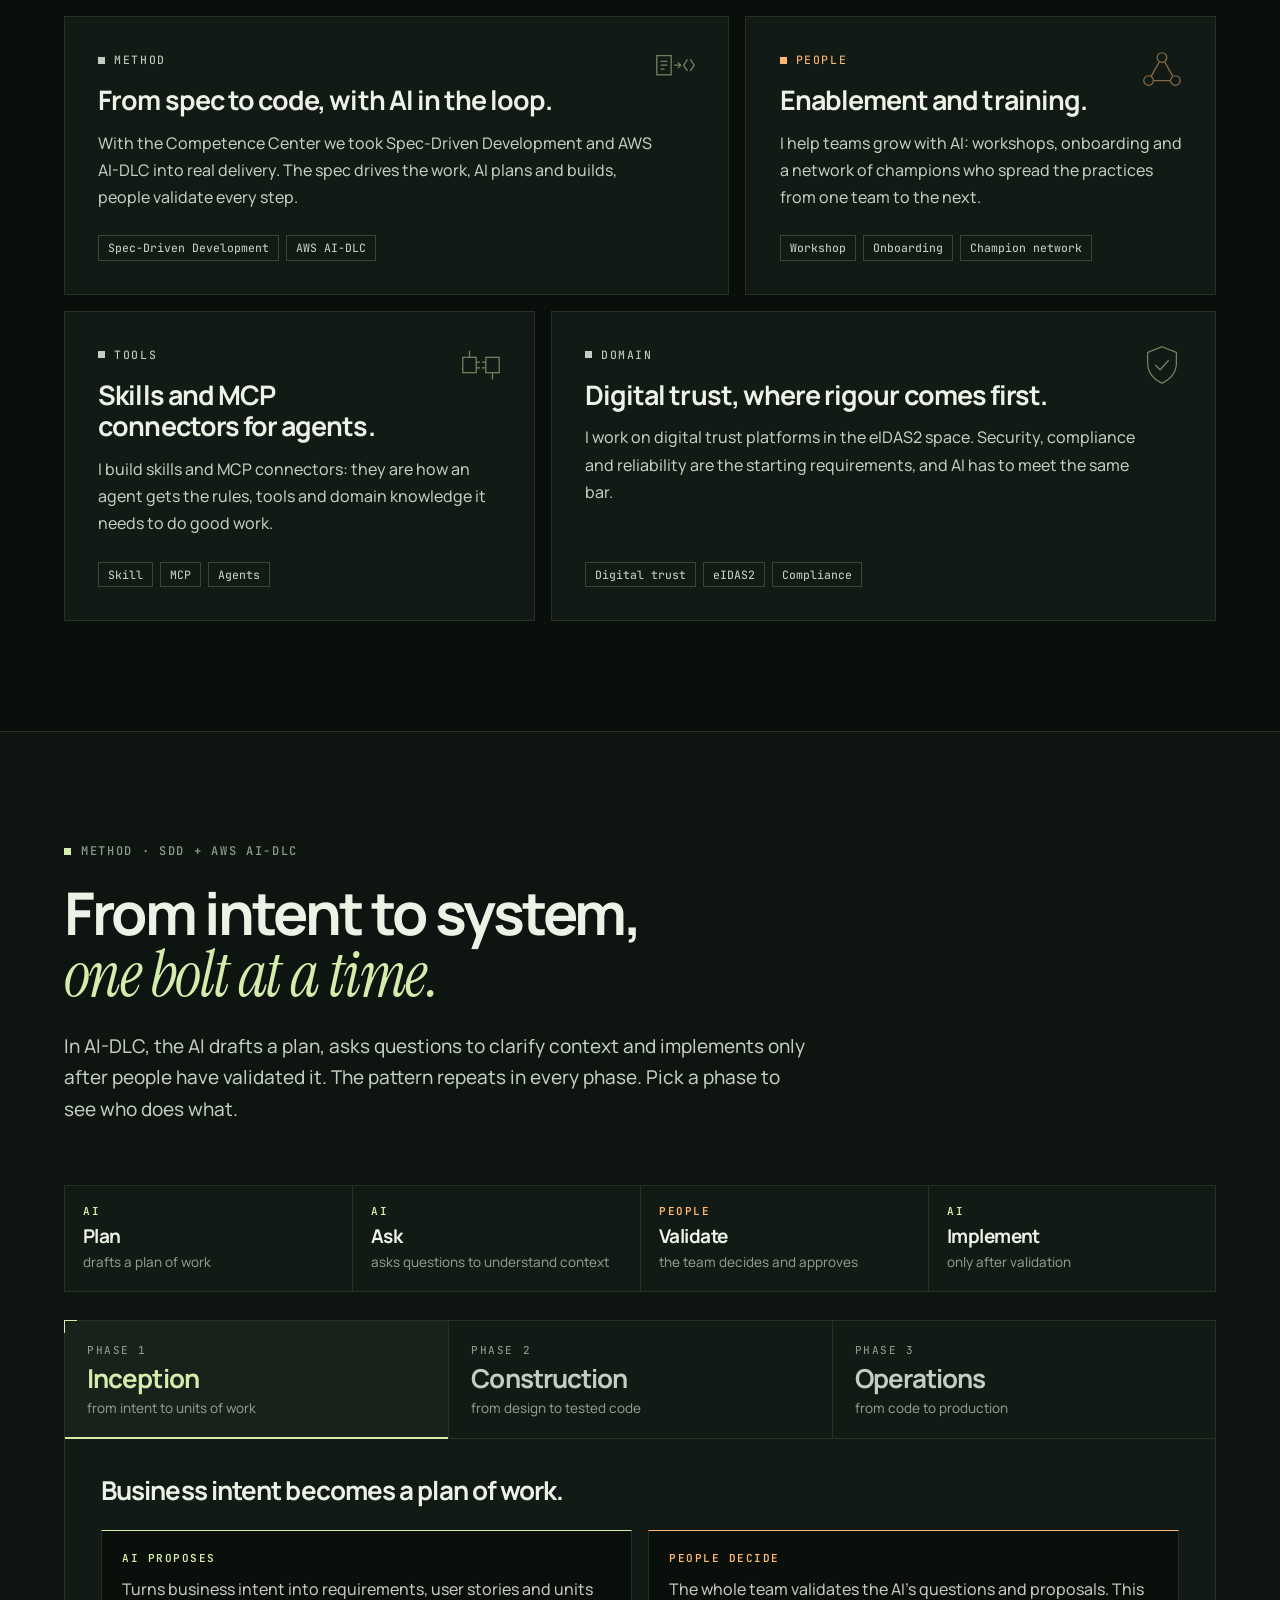
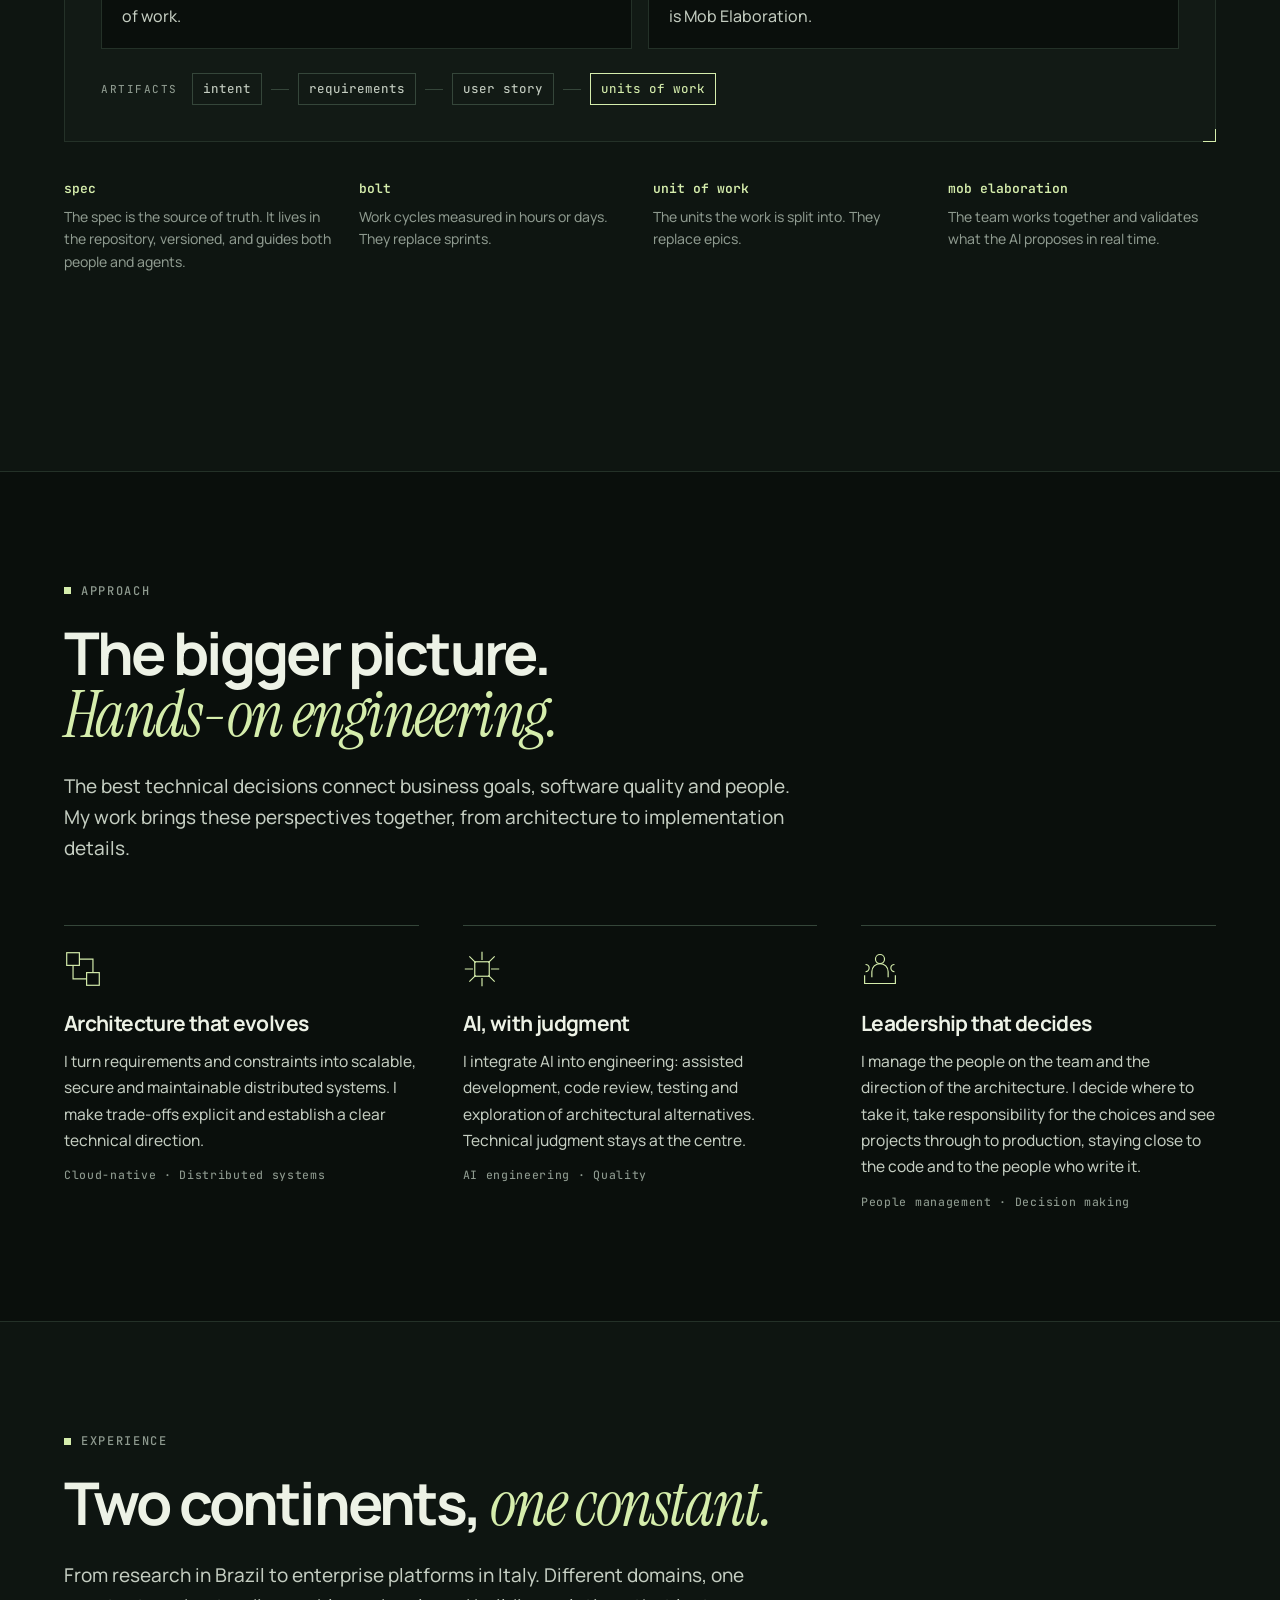
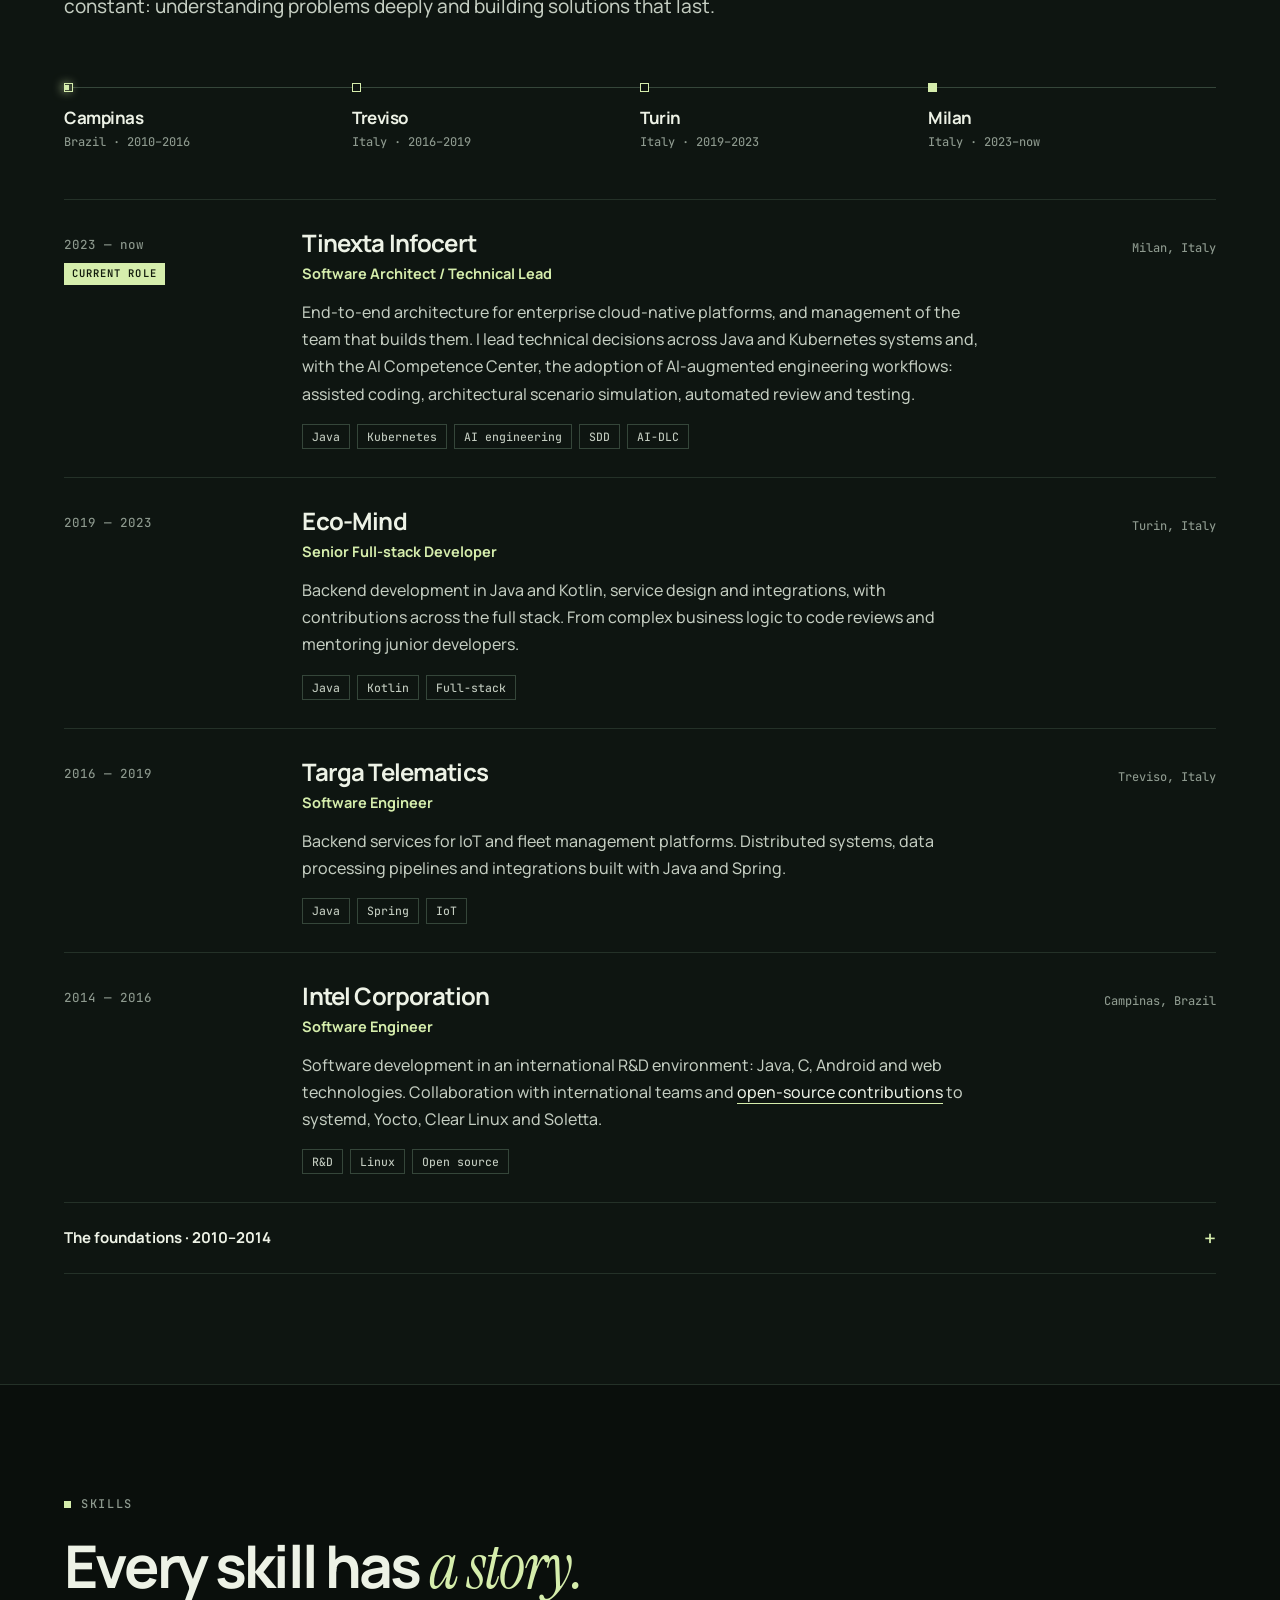
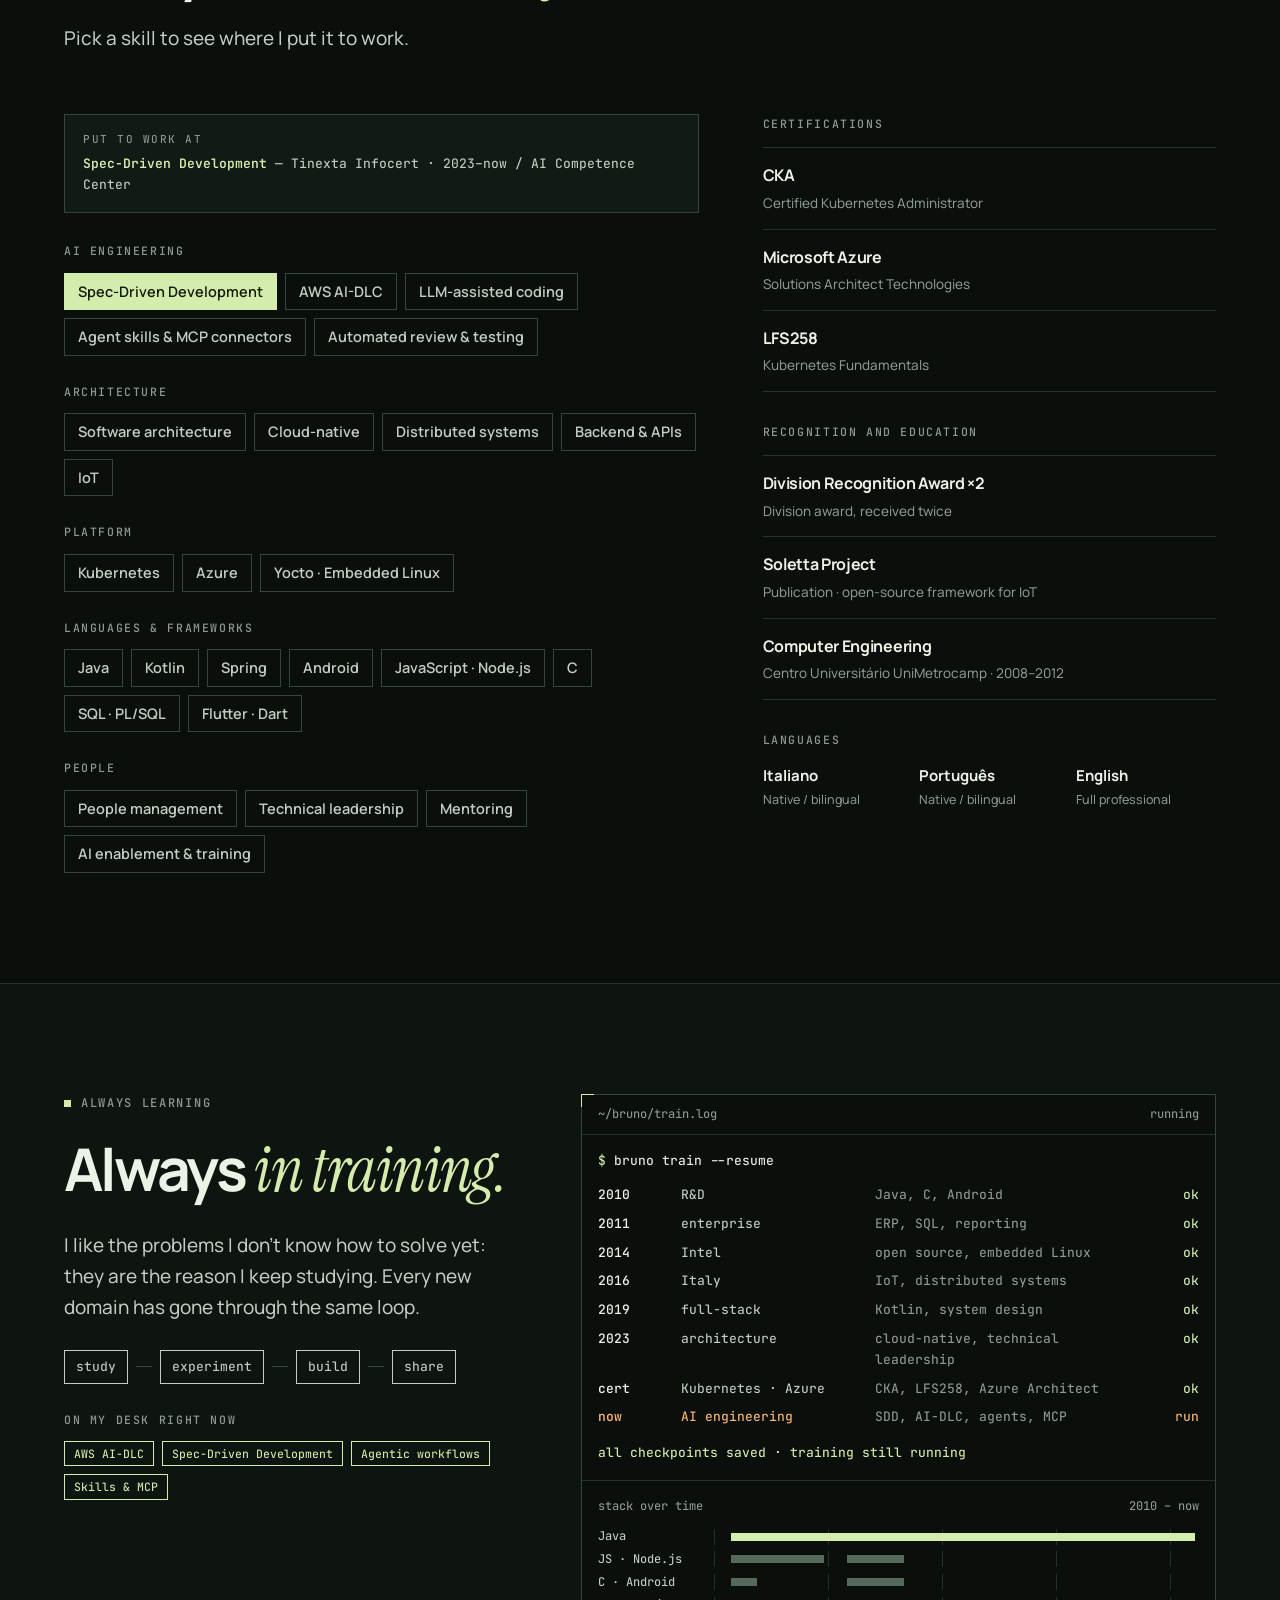
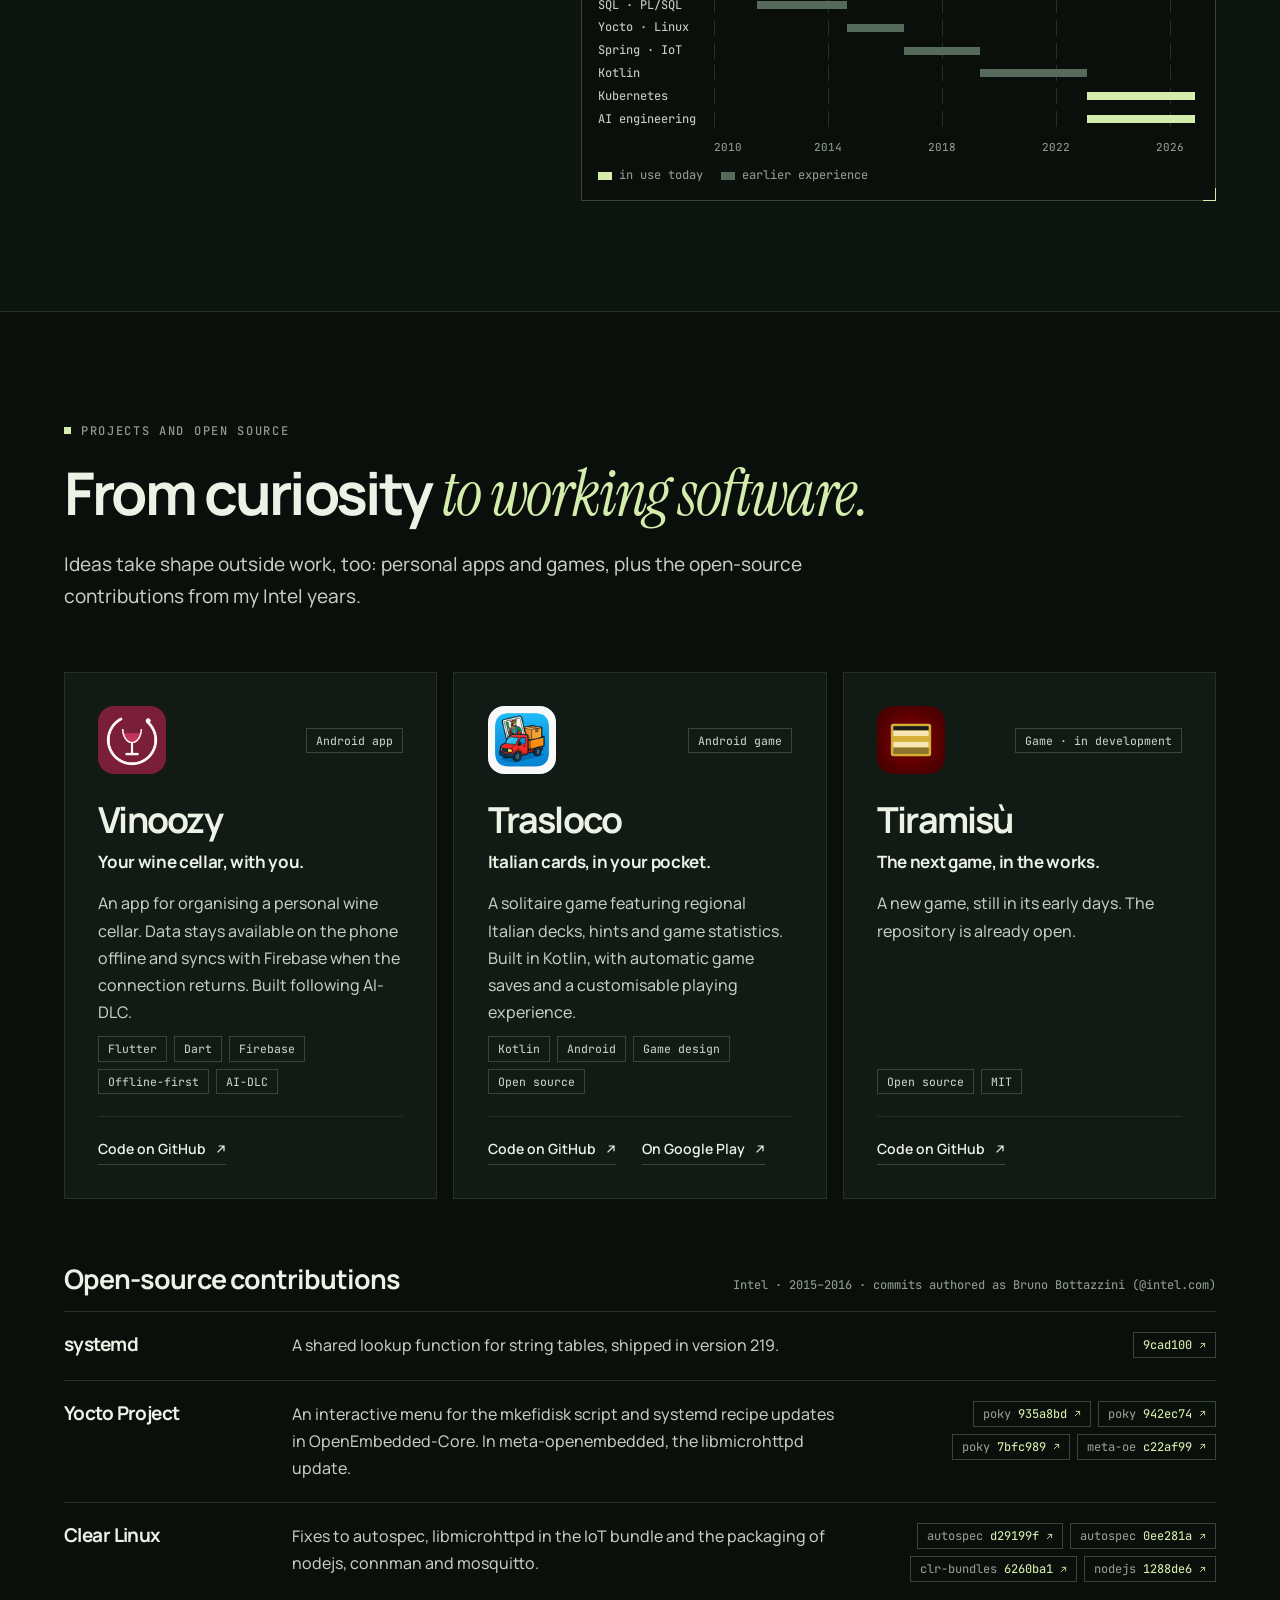
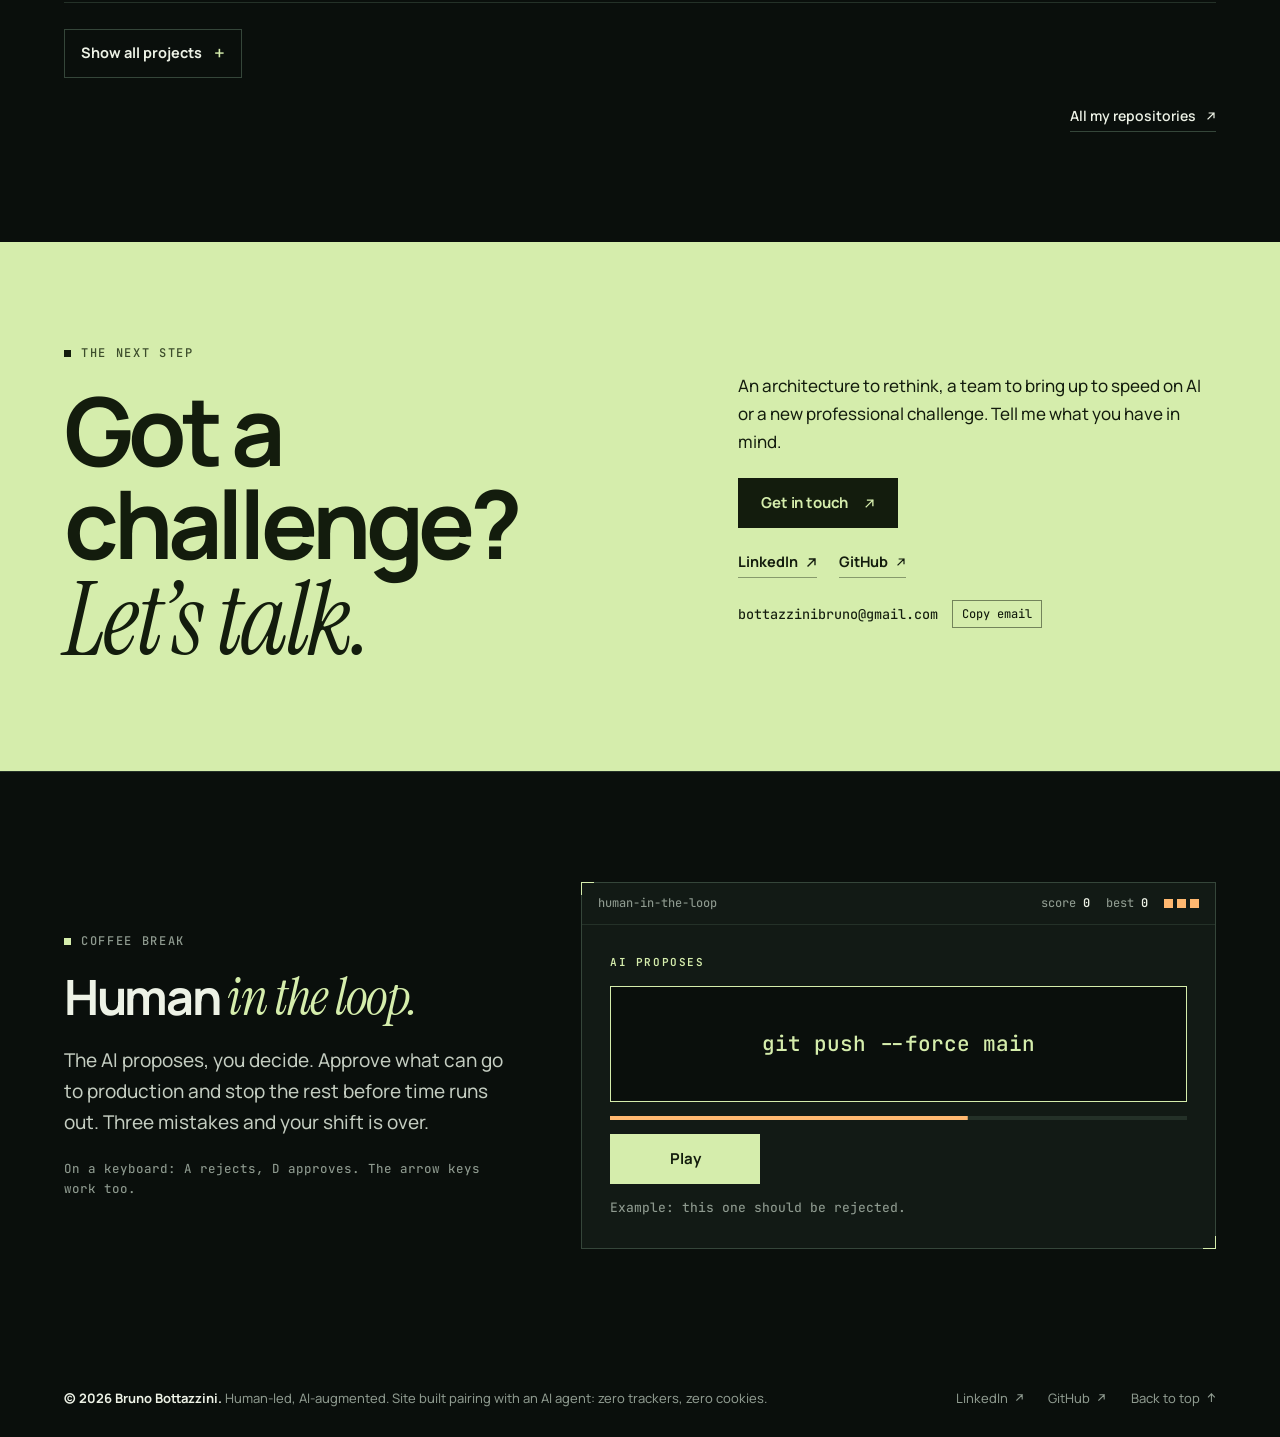
==== commit a31c440c: "Add InVesalius to the open source contributions" ====
--- a/en/index.html
+++ b/en/index.html
@@ -267,7 +267,7 @@
           <summary>The foundations · 2010–2014</summary>
           <article class="career" data-role="e9"><div class="career-date"><span>2013 — 2014</span></div><div><div class="career-title"><h3>E9 Tecnologia e Inovações</h3><span class="career-place">Campinas, Brazil</span></div><p class="career-role">Software Engineer</p><p class="career-text">Enterprise ERP solutions with Java, JSF and PrimeFaces; relational databases, PL/SQL and reporting with JasperReports.</p></div></article>
           <article class="career" data-role="icaro"><div class="career-date"><span>2011 — 2013</span></div><div><div class="career-title"><h3>Ícaro Technologies</h3><span class="career-place">Campinas, Brazil</span></div><p class="career-role">Software Engineer</p><p class="career-text">Enterprise Java and JavaScript applications, business logic, data access and reporting.</p></div></article>
-          <article class="career" data-role="cti"><div class="career-date"><span>2010 — 2011</span></div><div><div class="career-title"><h3>CTI Renato Archer</h3><span class="career-place">Campinas, Brazil</span></div><p class="career-role">Software Engineer · R&amp;D</p><p class="career-text">Research and development with Java, C, Android and web technologies, including system-level components and open-source initiatives.</p></div></article>
+          <article class="career" data-role="cti"><div class="career-date"><span>2010 — 2011</span></div><div><div class="career-title"><h3>CTI Renato Archer</h3><span class="career-place">Campinas, Brazil</span></div><p class="career-role">Software Engineer · R&amp;D</p><p class="career-text">Research and development with Java, C, Android and web technologies, including system-level components and open-source initiatives such as <a href="#opensource-invesalius">InVesalius</a>.</p></div></article>
         </details>
       </div>
     </div>
@@ -427,6 +427,10 @@
             <li class="oss-row"><h4>Soletta</h4><p>14 commits to the framework: build, documentation and fixes around I2C and CoAP.</p><p class="oss-links"><a class="commit" href="https://github.com/solettaproject/soletta" target="_blank" rel="noopener noreferrer" aria-label="repository solettaproject/soletta"><span class="commit-repo">repo</span>soletta <span class="i-arrow" aria-hidden="true"></span></a><a class="commit" href="https://github.com/solettaproject/soletta/commit/2e3e2a4daeb000407c0db84e799965bca5dae6da" target="_blank" rel="noopener noreferrer" aria-label="commit 2e3e2a4 · Soletta">2e3e2a4 <span class="i-arrow" aria-hidden="true"></span></a></p></li>
             <li class="oss-row"><h4>ledfbp</h4><p>A sample FBP program: three buttons driving an RGB LED.</p><p class="oss-links"><a class="commit" href="https://github.com/brunobottazzini/ledfbp" target="_blank" rel="noopener noreferrer" aria-label="repository brunobottazzini/ledfbp"><span class="commit-repo">repo</span>ledfbp <span class="i-arrow" aria-hidden="true"></span></a></p></li>
           </ul>
+          <header class="oss-head" id="opensource-invesalius"><h3>InVesalius</h3><p>CTI Renato Archer · 2011 · open-source 3D medical imaging software</p></header>
+          <ul class="oss-list">
+            <li class="oss-row"><h4>InVesalius 3</h4><p>Fixes for the macOS build: language selection and internationalisation, the splash screen, Close and Help menu items. Committed by the core team with my name in the messages.</p><p class="oss-links"><a class="commit" href="https://github.com/invesalius/invesalius3" target="_blank" rel="noopener noreferrer" aria-label="repository invesalius/invesalius3"><span class="commit-repo">repo</span>invesalius3 <span class="i-arrow" aria-hidden="true"></span></a><a class="commit" href="https://github.com/invesalius/invesalius3/commit/fa05cea1d177448f8dc376f0c31be6be8cec8811" target="_blank" rel="noopener noreferrer" aria-label="commit fa05cea · InVesalius">fa05cea <span class="i-arrow" aria-hidden="true"></span></a><a class="commit" href="https://github.com/invesalius/invesalius3/commit/0d3c6a41a66e929c427ef1ddac906e6acf4bc25f" target="_blank" rel="noopener noreferrer" aria-label="commit 0d3c6a4 · InVesalius">0d3c6a4 <span class="i-arrow" aria-hidden="true"></span></a><a class="commit" href="https://github.com/invesalius/invesalius3/commit/004c678f8fb2698462663be540cc0bf638bfef5e" target="_blank" rel="noopener noreferrer" aria-label="commit 004c678 · InVesalius">004c678 <span class="i-arrow" aria-hidden="true"></span></a></p></li>
+          </ul>
         </div>
       </details>
 
--- a/assets/style.css
+++ b/assets/style.css
@@ -371,6 +371,7 @@
 .oss-head h3{font-size:clamp(21px,2.1vw,27px);letter-spacing:-.035em;line-height:1.2}
 .oss-head p{font-family:var(--mono);font-size:12px;color:var(--muted)}
 .oss-list{border-bottom:1px solid var(--line)}
+.oss-list+.oss-head{margin-top:40px}
 .oss-row{display:grid;grid-template-columns:minmax(120px,190px) minmax(0,1fr) minmax(0,auto);gap:10px clamp(18px,3vw,40px);align-items:start;padding:20px 0;border-top:1px solid var(--line);transition:background .3s}
 .oss-row:hover{background:linear-gradient(90deg,rgba(213,237,172,.045),transparent 70%)}
 .oss-row h4{margin:0;font-size:19px;font-weight:700;letter-spacing:-.03em;line-height:1.3}
